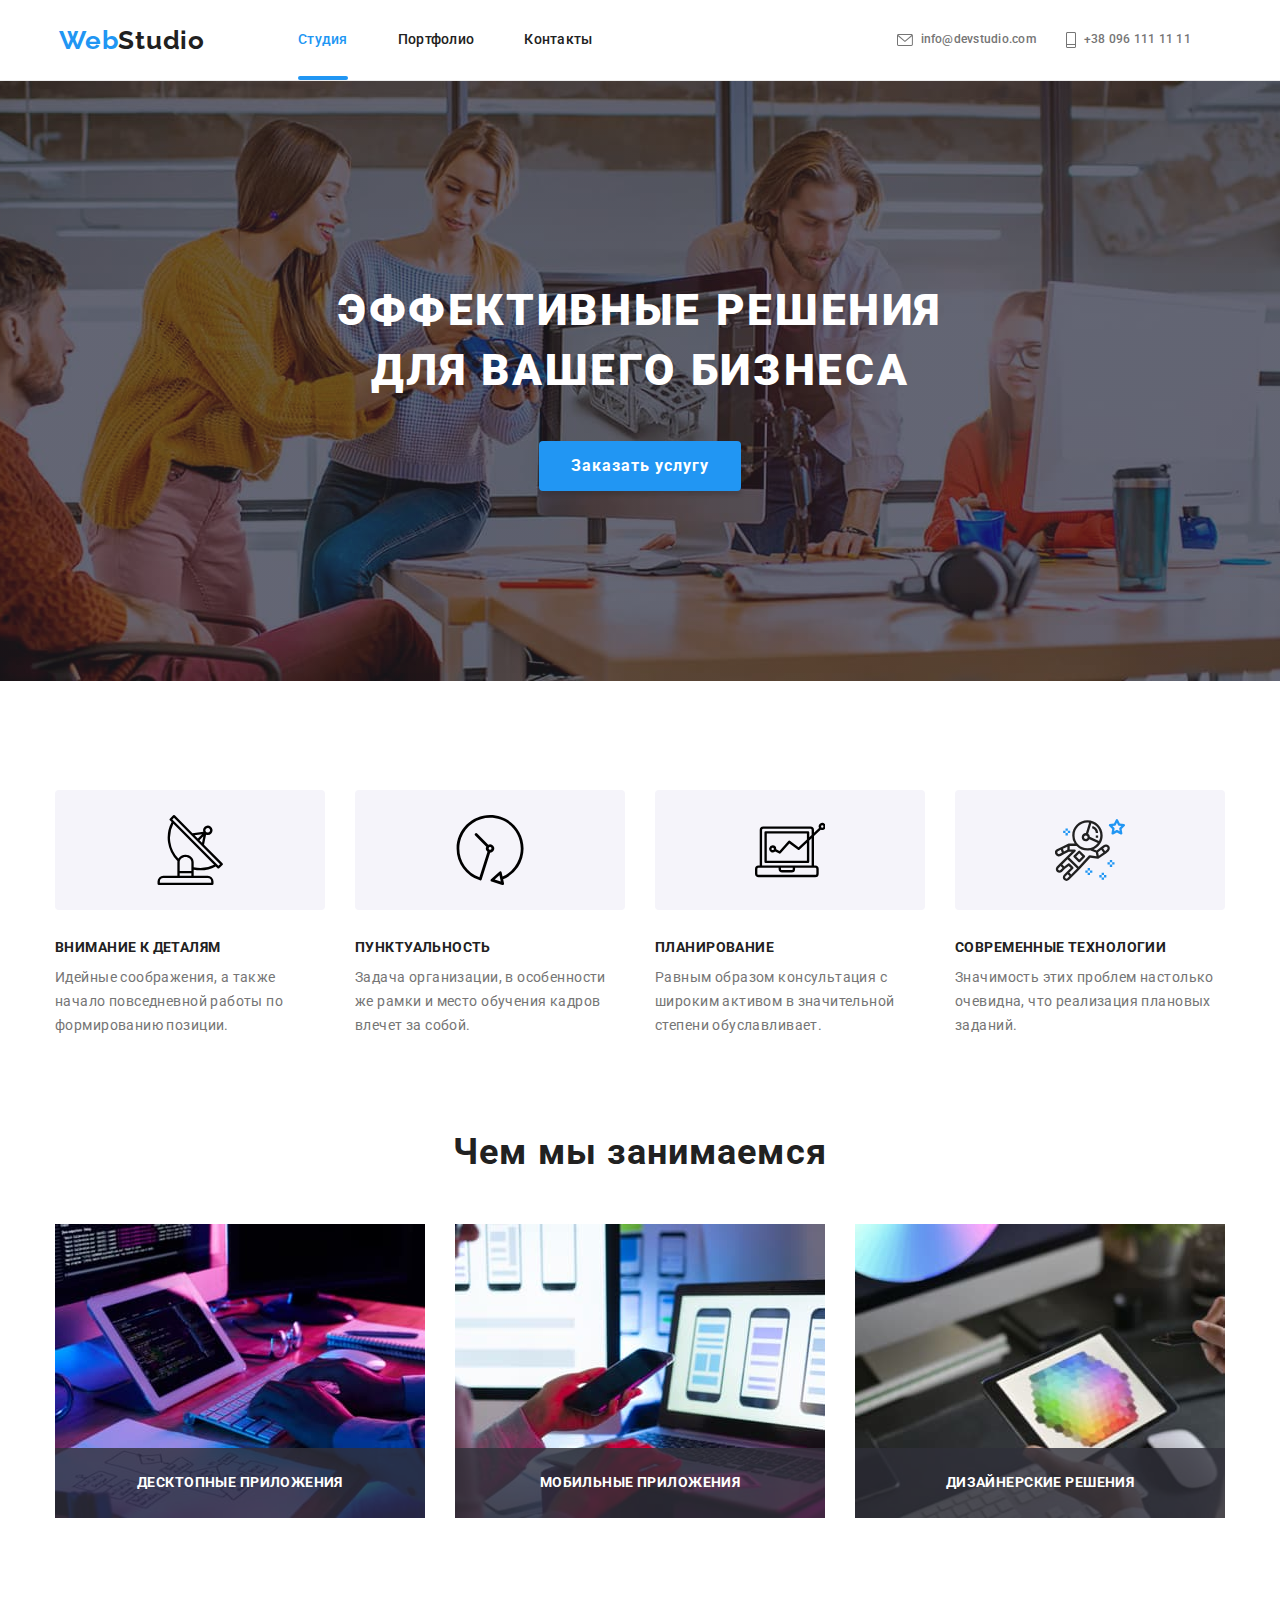
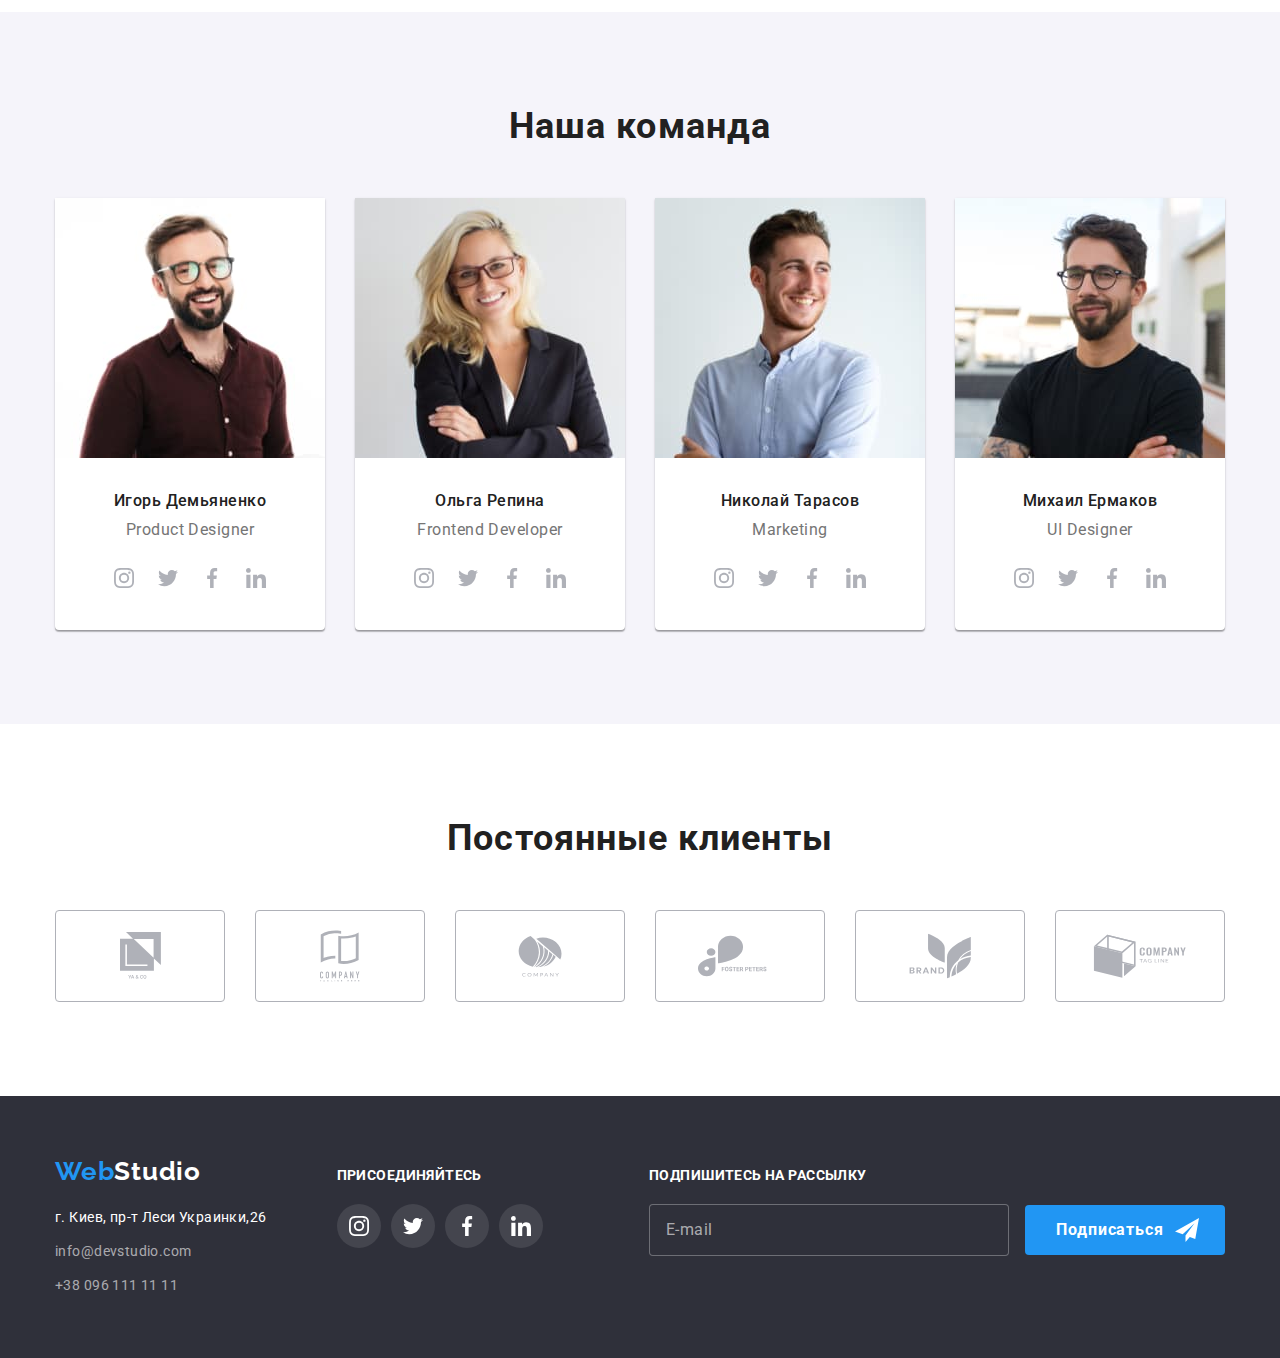
==== index.html @ bff410fa "add9" ====
<!DOCTYPE html>
<html lang="ru">
<head>
   <meta charset="UTF-8">
   <meta http-equiv="X-UA-Compatible" content="IE=edge">
   <meta name="viewport" content="width=device-width, initial-scale=1.0">   
   <title>Homework</title> 

<link href="https://fonts.googleapis.com/css2?family=Raleway:wght@700&family=Roboto:wght@400;500;700;900&display=swap"
   rel="stylesheet">

   <link rel="stylesheet" href="https://cdnjs.cloudflare.com/ajax/libs/modern-normalize/1.1.0/modern-normalize.min.css">
   
   <link rel="stylesheet" href="./css/main.min.css"> 
</head>
<body>
   <header class="page-header">

      <nav class="container main-nav">

      <a href="./index.html" class="logo" lang="en">Web<span class="logo__accent">Studio</span></a>
<button class="mobile-button " type="button" data-menu-button
aria-expanded="false"
aria-controls="menu-container">
   <svg width="40" height="40" aria-label="Переключатель мобильного меню">
      <use class="mobile-button__icon-open" href="./imagesforhomwork/sprite.svg#icon-menu-header-open_40px"></use>
      <use class="mobile-button__icon-close" href="./imagesforhomwork/sprite.svg#icon-menu-header-close_40px"></use>
      
      
   </svg>
</button>
      <!-- <button class="mobile-button" type="button" data-menu-button aria-controls="mobile-container" aria-expanded="false">
         <svg width="40" height="40" aria-label="Переключатель мобильного меню">
            <use class="mobile-button__icon-menu-open" href="./imagesforhomwork/sprite.svg#icon-menu-header-open_40px"></use>
            <use class="mobile-button__icon-menu-close" href="./imagesforhomwork/sprite.svg#icon-menu-header-close_40px"></use>
         </svg>
      </button> -->

<!-- <div class="mobile-container is-open" id="mobile-container" data-menu> -->

<div class="menu-container" data-menu id="menu-container">
      <ul class="site-nav list">
         <li class="site-nav__item"><a href="" class="site-nav__link site-nav__link--current">Студия</a></li>
         <li class="site-nav__item"><a href="./portfolio.html" class="site-nav__link">Портфолио</a></li>
         <li class="site-nav__item"><a href="" class="site-nav__link">Контакты</a></li>
      </ul>
      
      <ul class="contacts list">
      
         <li class="contacts__item">
         <a href="mailto:info@devstudio.com" class="contacts__link"> 
           <svg class="contacts__icon" width="16" height="12">
         <use href="./imagesforhomwork/sprite.svg#icon-envelope"></use>
            </svg>info@devstudio.com</a>
         </li>    
          
         <li class="contacts__item">
          <a href="tel:+380961111111" class="contacts__link">
            <svg class="contacts__icon" width="10" height="16">
         <use href="./imagesforhomwork/sprite.svg#icon-celephone"></use>
           </svg>+38 096 111 11 11</a>
      </li>
      </ul> 

      <ul class="modile-list list">
      <li class="mobile-list__item">
         <a href="#" class="mobile-list__link">Instagram</a>
      </li>
      <li class="mobile-list__item">
         <a href="#" class="mobile-list__link">Twitter</a>
      </li>
      <li class="mobile-list__item">
         <a href="#" class="mobile-list__link">Facebook</a>
      </li>
      <li class="mobile-list__item">
         <a href="#" class="mobile-list__link">LinkedIn</a>
      </li>
      </ul>
      </div>
      </nav>
      
   </header>
   <main>
      <!--Герой-->  
  <section class="hero">
     <div class="container">
         <h1 class="hero__title">Эффективные решения <br/> для вашего бизнеса</h1>
       <button  type="button" class="button-primary" data-modal-open>Заказать услугу</button>
      </div>  
  </section>  
   <!-- Наши преимущества -->
<section class="features section "> 
   <div class="container ">
   <h2 class="features__title " > Наши преимущества</h2>
   <ul class="features-list list">
     <li class="features-list__item "> 
        <div class="features-list__icon">
        <svg class="plane-icon" width="70" height="70">
           <use href="./imagesforhomwork/sprite.svg#icon-plane" ></use>
        </svg>
      </div>
      <h3 class="features-list__title">Внимание к деталям</h3>
<p class="features-list__text">Идейные соображения, а также начало повседневной работы по формированию позиции.</p>
   </li>
     <li class="features-list__item "> 
        <div class="features-list__icon">
        <svg class="clock-icon" width="70" height="70">
          <use href="./imagesforhomwork/sprite.svg#icon-clock2"></use>
        </svg>
      </div>
    <h3 class="features-list__title">Пунктуальность</h3>
<p class="features-list__text">Задача организации, в особенности же рамки и место обучения кадров влечет за собой. </p>
   </li>
      <li class="features-list__item "> 
          <div class="features-list__icon">
         <svg class="computer-icon" width="70" height="70">
          <use href="./imagesforhomwork/sprite.svg#icon-computer3"></use>
         </svg>
         </div>
       <h3 class="features-list__title">Планирование</h3>
<p class="features-list__text">Равным образом консультация с широким активом в значительной степени обуславливает.</p>
   </li>
<li class="features-list__item ">
       <div class="features-list__icon">
        <svg class="astronaut-icon" width="70" height="70">
           <use href="./imagesforhomwork/sprite.svg#icon-astronaut-1"></use>
        </svg>
      </div>
   <h3 class="features-list__title">Современные технологии</h3>
<p class="features-list__text">Значимость этих проблем настолько очевидна, что реализация плановых заданий.</p>
</li>
   </ul>
   </div>
   </section> 
   <!-- Чем мы занимаемся -->
   <section  class="work section">
      <div class="container">
      <h3 class="work__title">Чем мы занимаемся</h3>
      <ul class="job-list list">
         <li class="job-list__item"><img class="job-list__image" src="./imagesforhomwork/photo1.jpg" alt="Верстка дизайна сайта на компьютере" width="370"/>
         <p class="job-list__text">Десктопные приложения</p></li>

         <li class="job-list__item"><img class="job-list__image" src="./imagesforhomwork/photo-2.jpg" alt="Разработка мобильных предложений на компьютере" width="370"/>
            <p class="job-list__text">Мобильные приложения</p></li>

         <li class="job-list__item"><img class="job-list__image" src="./imagesforhomwork/photo-3.jpg" alt="Работа с палитрой на планшете" width="370"/>
            <p class="job-list__text">Дизайнерские решения</p></li>
      </ul>
      </div>
   </section>
   <!-- Наша команда -->
   <section class="team section">

      <div class="container">

      <h2 class="team__title">Наша команда </h2>
      <ul class="team-members list">
          <li class="team-members__card"> <img class="team-members__thumb" src="./imagesforhomwork/img-4.jpg" alt="Игорь Демьяненко Работник 1" width=""/>

     
       <h3 class="team-members__title">Игорь Демьяненко</h3>
      <p class="team-members__text">Product Designer</p>

      <ul class="social-net list">
         <li >
            <a href="#" class="social-net__link">
               <svg class="social-net__icon" width="20" height="20">
                <use href="./imagesforhomwork/sprite.svg#icon-instagram-1"></use>
            </svg>
            </a>
      
         </li>
         <li >
            <a href="#" class="social-net__link" >
               <svg class="social-net__icon" width="20" height="20" >
                  <use href="./imagesforhomwork/sprite.svg#icon-twitter-1"></use>
               </svg>
               </a>
         
         </li>
         <li >
            <a href="#" class="social-net__link">
               <svg class="social-net__icon" width="20" height="20">
                <use href="./imagesforhomwork/sprite.svg#icon-facebook-1"></use>
            </svg>
            </a>
        
         </li>
         <li >
            <a href="#" class="social-net__link">
             <svg class="social-net__icon" width="20" height="20">
              <use href="./imagesforhomwork/sprite.svg#icon-linkedin-1"></use>
            </svg>
           </a>
       
         </li>
      </ul>
</li>
<li class="team-members__card">
   <img class="team-members__thumb" src="./imagesforhomwork/img-7.jpg" alt="Ольга Репина Работник 2" width=""/>

      
      <h3 class="team-members__title" >Ольга Репина</h3>
      <p class=" team-members__text">Frontend Developer</p>
     <ul class="social-net list">
         <li >
            <a href="#" class="social-net__link">
               <svg class="social-net__icon" width="20" height="20">
                <use href="./imagesforhomwork/sprite.svg#icon-instagram-1"></use>
            </svg>
            </a>
      
         </li>
         <li >
            <a href="#" class="social-net__link" >
               <svg class="social-net__icon" width="20" height="20" >
                  <use href="./imagesforhomwork/sprite.svg#icon-twitter-1"></use>
               </svg>
               </a>
         
         </li>
         <li >
            <a href="#" class="social-net__link">
               <svg class="social-net__icon" width="20" height="20">
                <use href="./imagesforhomwork/sprite.svg#icon-facebook-1"></use>
            </svg>
            </a>
        
         </li>
         <li >
            <a href="#" class="social-net__link">
             <svg class="social-net__icon" width="20" height="20">
              <use href="./imagesforhomwork/sprite.svg#icon-linkedin-1"></use>
            </svg>
           </a>
       
         </li>
      </ul>
</li>
<li class="team-members__card">
   <img class="team-members__thumb" src="./imagesforhomwork/img-5.jpg" alt="Николай Тарасов Работник 3" width=""/>

      
       <h3 class="team-members__title">Николай Тарасов</h3>
      <p class=" team-members__text">Marketing</p>
     <ul class="social-net list">
         <li >
            <a href="#" class="social-net__link">
               <svg class="social-net__icon" width="20" height="20">
                <use href="./imagesforhomwork/sprite.svg#icon-instagram-1"></use>
            </svg>
            </a>
      
         </li>
         <li >
            <a href="#" class="social-net__link" >
               <svg class="social-net__icon" width="20" height="20" >
                  <use href="./imagesforhomwork/sprite.svg#icon-twitter-1"></use>
               </svg>
               </a>
         
         </li>
         <li >
            <a href="#" class="social-net__link">
               <svg class="social-net__icon" width="20" height="20">
                <use href="./imagesforhomwork/sprite.svg#icon-facebook-1"></use>
            </svg>
            </a>
        
         </li>
         <li >
            <a href="#" class="social-net__link">
             <svg class="social-net__icon" width="20" height="20">
              <use href="./imagesforhomwork/sprite.svg#icon-linkedin-1"></use>
            </svg>
           </a>
       
         </li>
      </ul>
</li>
<li class="team-members__card">
  <img class="team-members__thumb" src="./imagesforhomwork/img-6.jpg" alt="Михаил Ермаков Работник 4" width=""/>
      
       <h3 class="team-members__title">Михаил Ермаков</h3>
      <p class=" team-members__text">UI Designer</p>
    <ul class="social-net list">
         <li >
            <a href="#" class="social-net__link">
               <svg class="social-net__icon" width="20" height="20">
                <use href="./imagesforhomwork/sprite.svg#icon-instagram-1"></use>
            </svg>
            </a>
      
         </li>
         <li >
            <a href="#" class="social-net__link" >
               <svg class="social-net__icon" width="20" height="20" >
                  <use href="./imagesforhomwork/sprite.svg#icon-twitter-1"></use>
               </svg>
               </a>
         
         </li>
         <li >
            <a href="#" class="social-net__link">
               <svg class="social-net__icon" width="20" height="20">
                <use href="./imagesforhomwork/sprite.svg#icon-facebook-1"></use>
            </svg>
            </a>
        
         </li>
         <li >
            <a href="#" class="social-net__link">
             <svg class="social-net__icon" width="20" height="20">
              <use href="./imagesforhomwork/sprite.svg#icon-linkedin-1"></use>
            </svg>
           </a>
       
         </li>
      </ul>
</li>
 </ul>
</div>
 </section>
 <!-- Постоянные клиенты -->
 <section class="clients section"> 
    <div class="container ">
       <h2 class="clients__title">Постоянные клиенты</h2>

       <ul class="constant-clients list">
      
      <li class="constant-clients__item"><a href="#" class="constant-clients__link">
          <svg class="constant-clients__icon " width="41" height="47">
             <use href="./imagesforhomwork/sprite.svg#icon-ya--co"></use>
          </svg>
       </a></li>

      <li class="constant-clients__item"><a href="#" class="constant-clients__link">
           <svg class="constant-clients__icon " width="40" height="52">
             <use href="./imagesforhomwork/sprite.svg#icon-company-tag-line-here"></use>
            </svg>
            </a></li>

       <li class="constant-clients__item"><a href="#" class="constant-clients__link">
          <svg class="constant-clients__icon " width="44" height="42">
             <use href="./imagesforhomwork/sprite.svg#icon-company"></use>
          </svg>
       </a></li>

       <li class="constant-clients__item"><a href="#" class="constant-clients__link">
          <svg class="constant-clients__icon " width="85" height="42">
             <use href="./imagesforhomwork/sprite.svg#icon-foster-peters"></use>
          </svg>
       </a></li>

       <li class="constant-clients__item"><a href="#" class="constant-clients__link">
          <svg class="constant-clients__icon " width="63" height="46">
             <use href="./imagesforhomwork/sprite.svg#icon-brand"></use>
          </svg>
       </a></li>

       <li class="constant-clients__item"><a href="#" class="constant-clients__link">
          <svg class="constant-clients__icon " width="94" height="44">
             <use href="./imagesforhomwork/sprite.svg#icon-company-tag-line"></use>
          </svg>
       </a></li>
      </ul>
    </div>
 </section>
</main>   
<!-- адресс -->
<footer class="footer ">
   <!-- адресс -->
   <div class="container ">   

<div class="footer__navigation">

<div class="footer-main">
  <a href="./index.html" lang="en" class=" logo">Web<span class="logo logo__footer-accent ">Studio</span></a>
  <p class="footer-main__text">г. Киев, пр-т Леси Украинки,26 </p>

   <address>
      <ul class="address-list list">
         <li class="address-list__item"><a href="mailto:info@devstudio.com" class="address-list__link">info@devstudio.com</a></li>
         <li class="address-list__item"><a href="tel:+380961111111" class="address-list__link"> +38 096 111 11 11 </a></li>
      </ul>    
</address>  
</div>

<div class="footer-join">
   <b class="footer-join__title">присоединяйтесь</b>
   <ul class="social-net social-net__footer list">
      <li class="social-net__item">
         <a href="#" class="social-net__link social-net__link--footer">
            <svg class="social-net__icon social-net__icon--footer" width="20" height="20">
               <use href="./imagesforhomwork/sprite.svg#icon-instagram-1"></use>
            </svg>
         </a>

      </li>
      <li class="social-net__item">
         <a href="#" class="social-net__link social-net__link--footer">
            <svg class="social-net__icon social-net__icon--footer" width="20" height="20">
               <use href="./imagesforhomwork/sprite.svg#icon-twitter-1"></use>
            </svg>
         </a>

      </li>
      <li class="social-net__item">
         <a href="#" class="social-net__link social-net__link--footer">
            <svg class="social-net__icon social-net__icon--footer" width="20" height="20">
               <use href="./imagesforhomwork/sprite.svg#icon-facebook-1"></use>
            </svg>
         </a>

      </li>
      <li class="social-net__item">
         <a href="#" class="social-net__link social-net__link--footer">
            <svg class="social-net__icon social-net__icon--footer" width="20" height="20">
               <use href="./imagesforhomwork/sprite.svg#icon-linkedin-1"></use>
            </svg>
         </a>

      </li>
   </ul>

</div>

<div class="footer-form">
   <strong class="footer-form__text">Подпишитесь на рассылку</strong>
   <form class="form-two">
      <input class=" footer-form__input" type="email" name="email" placeholder="E-mail">
      
      <button type="submit" class="button-footer">Подписаться
         <svg class="button-footer__icon" width="24" height="24">
            <use href="./imagesforhomwork/sprite.svg#icon-icon-send"></use>
         </svg>
      </button> 
   </form>
</div>


</div>

   </div>
</footer>
<!-- modal -->
<div class="backdrop  is-hidden " data-modal>
   <div class="modal ">
    
      <button data-modal-close type="button" class="modal__button-close "> 
         <svg class="modal__close-icon" width="11" height="11">
            <use href="./imagesforhomwork/sprite.svg#icon-Vector-2"></use>
         </svg>
      </button> 
         
      <div class="modal-inner">
      <h2 class="modal-inner__title">Оставьте свои данные, мы вам перезвоним</h2>

        <form class="form" name="main-form" autocomplete="on" novalidate>
          
           <div class=" form-field">

           <label class="form-field__label" for="user-name">Имя</label>

           <div class="form-field__inner">
           <input class="form-field__input" id="user-name" type="text" name="user-name" required minlength="3">
            <svg class="form-field__icon" width="12" height="12">
            <use href="./imagesforhomwork/sprite.svg#icon-human"></use>
            </svg>
           </div>
           </div>
           
         <div class=" form-field">
           <label class="form-field__label" for="user-celephone">
           Телефон
           </label>

            <div class="form-field__inner">
           <input class="form-field__input" id="user-celephone" type="tel" name="user-celephone" required>
           <svg class="form-field__icon" width="12" height="12">
            <use href="./imagesforhomwork/sprite.svg#icon-celephone2"></use>
            </svg>
         </div>
           </div>
           

         <div class=" form-field">
           <label class="form-field__label" for="user-mail">Почта</label>

            <div class="form-field__inner">
           <input class=" form-field__input" id="user-mail" type="email" name="user-mail" required>
           <svg class="form-field__icon" width="12" height="12">
            <use href="./imagesforhomwork/sprite.svg#icon-letter"></use>
            </svg>
         </div>
           </div>
           

      <div  class="form-field">            
            <label class="form-field__label" for="user-comment">Комментарий</label>
            <textarea class="form-field__textarea" name="user-comment" id="user-comment" rows="10" placeholder="Введите текст" ></textarea>
            </div>

         <div class="check-box">
         <label class="check-box__label">
          
            <input class="check-box__input  visually-hidden" type="checkbox">

            <svg class="check-box__icon" width="15" height="15">
               <use href="./imagesforhomwork/sprite.svg#icon-check-mark"></use>
            </svg>

            <svg class="check-box__icon1" width="15" height="15">
               <use href="./imagesforhomwork/sprite.svg#icon-Vector-7"></use>
            </svg> 
            Соглашаюсь с рассылкой и принимаю <a class="check-box__link" href="#"> Условия договора</a>
         </label>
         </div>

         <button class="send-button" type="submit">Отправить</button>
        </form>   
      </div>
   </div> 
</div>
<script src="./js/modal.js"></script>
<script src="./js/mobile-menu.js"></script>
</body>
</html>
---- css/main.min.css ----
html{box-sizing:border-box}*,*::before *::after{box-sizing:inherit}:root{--primary-text-color: #757575;--second-text-color: #212121;--accent-text-color: #2196F3;--accent-text-color-white: #FFFFFF;--footer-text-color: #FFFFFF99;--back-round-color: #FFFFFF;--back-round-color-footer-hero: #2F303A;--back-round-color-section: #E5E5E5;--back-round-color-team: #F5F4FA;--color-icon: #AFB1B8;--color-footer-icon-area: rgba(255, 255, 255, 0.1);--color-shadow-proects: rgba(0, 0, 0, 0.16);--cubic-bazer: cubic-bezier(0.4, 0, 0.2, 1);--overlay-color: rgba(33, 150, 243, 0.9)}body{background-color:var(--back-round-color);color:var(--primary-text-color);font-family:Roboto,Oxygen,Ubuntu,Cantarell,"Open Sans","Helvetica Neue",sans-serif;font-weight:400;font-style:normal}.list{padding:0;margin:0;list-style:none}.img{display:block;width:100%;height:auto}.section{padding-top:94px;padding-bottom:94px}@media screen and (max-width: 1200px){.section{padding-top:60px;padding-bottom:60px}}.container{padding-left:15px;padding-right:15px;margin-left:auto;margin-right:auto}@media screen and (min-width: 480px){.container{width:480px}}@media screen and (min-width: 768px){.container{width:768px}}@media screen and (min-width: 1200px){.container{width:1200px}}.page-header{border-bottom-width:1px;border-bottom-style:solid;border-bottom-color:#ececec;position:relative}.logo{color:var(--accent-text-color);font-family:"Raleway",sans-serif;font-style:normal;font-weight:700;font-size:26px;line-height:1.19;letter-spacing:.03em;text-decoration:none}.logo__accent{color:var(--second-text-color)}.main-nav{display:flex;align-items:center;justify-content:center;min-height:60px}@media screen and (max-width: 768px){.main-nav{width:100%;justify-content:space-between}}.mobile-button{display:inline-flex;background-color:rgba(0,0,0,0);margin:0;padding:0;border:none;cursor:pointer}@media screen and (min-width: 768px){.mobile-button{display:none}}.mobile-button__icon-close{display:none}.mobile-button.is-open .mobile-button__icon-close{display:block}.mobile-button.is-open .mobile-button__icon-open{display:none}.menu-container{background-color:#fff;padding:48px 40px;text-align:center}@media screen and (max-width: 767px){.menu-container{display:none;position:absolute;top:100%;left:0;width:100%}.menu-container.is-open{display:block}}@media screen and (min-width: 768px){.menu-container{display:flex;justify-content:center;align-items:center;padding:0}}@media screen and (min-width: 1200px){.menu-container{gap:304px}}.site-nav{display:flex;flex-direction:column;align-items:flex-start}@media screen and (max-width: 768px){.site-nav{margin-bottom:306px;margin-left:0}}@media screen and (min-width: 768px){.site-nav{flex-direction:row;gap:50px;margin-left:88px;margin-bottom:0}}@media screen and (min-width: 1200px){.site-nav{margin-left:93px}}.site-nav__link{position:relative;display:block;padding-top:16px;padding-bottom:16px;font-size:40px;line-height:1.17;color:var(--second-text-color);letter-spacing:.02em;text-decoration:none;transition:color 250ms var(--cubic-bazer)}@media screen and (min-width: 768px){.site-nav__link{padding-top:32px;padding-bottom:32px;font-weight:500;font-size:14px;line-height:1.14}}.site-nav__link:hover,.site-nav__link:focus{color:var(--accent-text-color);transition:color 250ms var(--cubic-bazer)}.site-nav__link::after{content:" ";position:absolute;width:100%;height:4px;border-radius:3px;left:0;bottom:0;background-color:var(--accent-text-color);opacity:0;transition:opacity 250ms var(--cubic-bazer)}@media screen and (max-width: 767px){.site-nav__link::after{display:none}}.site-nav__link:hover::after{opacity:1}.site-nav__link--current::after{opacity:1}.site-nav__link--current{color:var(--accent-text-color)}.contacts{display:flex;flex-direction:column-reverse}@media screen and (max-width: 768px){.contacts{margin-bottom:64px}}@media screen and (min-width: 768px){.contacts{flex-direction:column;justify-content:center;margin-bottom:0}}@media screen and (min-width: 1200px){.contacts{display:flex;flex-direction:row;align-items:center}}@media screen and (min-width: 768px)and (max-width: 1199px){.contacts__item{margin-left:90px}}@media screen and (min-width: 1200px){.contacts__item{margin-right:30px}}.contacts__link{display:flex;align-items:center;padding-top:16px;padding-bottom:16px;color:var(--primary-text-color);font-weight:500;font-size:14px;line-height:1.14;letter-spacing:.02em;text-decoration:none;transition:color 250ms var(--cubic-bazer)}@media screen and (max-width: 768px){.contacts__link{font-size:34px;line-height:1.17}}@media screen and (min-width: 768px){.contacts__link{padding:5px 0px;font-size:12px;line-height:1.14}}.contacts__link:hover,.contacts__link:focus{color:var(--accent-text-color)}.contacts__icon{fill:currentColor;margin-right:10px;display:none}.contacts__icon:hover{fill:currentColor}@media screen and (min-width: 768px){.contacts__icon{display:block}}@media screen and (min-width: 768px){.contacts__icon{margin-right:8px}}.modile-list{display:flex}@media screen and (min-width: 768px){.modile-list{display:none}}.modile-list__item{border-right:1px solid rgba(33,33,33,.2);margin-right:10px}.modile-list__link{padding-right:10px;text-decoration:none;color:var(--accent-text-color)}.hero{height:600px;max-width:1600px;margin-left:auto;margin-right:auto;background-image:linear-gradient(to right, rgba(47, 48, 58, 0.4), rgba(47, 48, 58, 0.4)),url("../imagesforhomwork/herobaner.jpg");background-size:cover;background-repeat:no-repeat;background-position:center;background-color:var(--back-round-color-footer-hero);padding-top:200px;padding-bottom:200px;text-align:center}.hero__title{margin-top:0;margin-bottom:40px;color:var(--accent-text-color-white);font-weight:900;font-size:44px;line-height:1.36;text-align:center;letter-spacing:.06em;text-transform:uppercase}.button-primary{letter-spacing:.06em;cursor:pointer;box-shadow:0px 4px 4px rgba(0,0,0,.15);border-radius:4px;border:none;padding-top:10px;padding-bottom:10px;padding-left:32px;padding-right:32px;background-color:var(--accent-text-color);color:var(--accent-text-color-white);font-family:inherit;font-weight:700;font-size:16px;line-height:1.87}.portfolio__title{text-align:center;margin-top:0;margin-bottom:0;visibility:hidden}.portfolio-list-btn{margin-bottom:56px;display:flex;justify-content:center}.portfolio-list-btn__item{border-radius:4px;transition:box-shadow 250ms var(--cubic-bazer)}.portfolio-list-btn__item:not(:last-child){margin-right:8px}.portfolio-list-btn__item:hover,.portfolio-list-btn__item:focus{transition:box-shadow 250ms var(--cubic-bazer);box-shadow:0 2px 2px 0 rgba(0,0,0,.12),0 1px 2px 0 rgba(0,0,0,.08),0 3px 1px 0 rgba(0,0,0,.1)}.button-secondary{padding:6px 22px;border-radius:4px;border:none;background-color:var(--back-round-color-team);color:var(--second-text-color);font-family:"Roboto";font-style:normal;font-weight:500;font-size:16px;line-height:1.62;text-align:center;letter-spacing:.03em;transition:color 250ms var(--cubic-bazer),background-color 250ms var(--cubic-bazer);cursor:pointer}.button-secondary:hover,.button-secondary:focus{transition:color 250ms var(--cubic-bazer),background-color 250ms var(--cubic-bazer);background-color:var(--accent-text-color);color:var(--accent-text-color-white)}.portfolio-proects{display:flex;flex-wrap:wrap;justify-content:center}.portfolio-proects__item{width:370px;margin-right:30px;margin-bottom:30px;border:1px solid #eee;transition:box-shadow 250ms var(--cubic-bazer)}.portfolio-proects__item:hover,.portfolio-proects__item:focus{box-shadow:1px 4px 6px 0 var(--color-shadow-proects),0 4px 4px 0 rgba(0,0,0,.06),0 1px 1px 0 rgba(0,0,0,.12);transition:box-shadow 250ms var(--cubic-bazer)}.portfolio-proects__item:nth-child(3n){margin-right:0}.portfolio-proects__item:nth-child(n+7){margin-bottom:0}.portfolio-proects__link{margin:0;padding:0;text-decoration:none}.portfolio-proects__description{padding:20px 24px}.portfolio-proects__title{margin-top:0px;margin-bottom:6px;color:var(--second-text-color);font-family:"Roboto";font-style:normal;font-weight:700;font-size:18px;line-height:2;letter-spacing:.06em}.portfolio-proects__text{margin-top:0;margin-bottom:0;color:var(--primary-text-color);font-family:"Roboto";font-style:normal;font-weight:400;font-size:16px;line-height:1.87;letter-spacing:.03em}.thumb-proects{position:relative;overflow:hidden}.thumb-proects__overlay{position:absolute;top:0;left:0;width:100%;height:100%;background-color:var(--overlay-color);transform:translateY(100%);transition:transform 250ms var(--cubic-bazer);padding:63px 24px}.thumb-proects__text-overlay{padding:0;margin:0;font-family:Roboto;font-weight:400;font-size:18px;line-height:1.55;letter-spacing:3%;color:var(--accent-text-color-white)}.portfolio-proects__item:hover .thumb-proects__overlay,.portfolio-proects__item:focus .thumb-proects__overlay{transform:translateY(0)}.features__title{margin-top:0;margin-bottom:0;text-align:center;color:var(--second-text-color);font-weight:700;font-size:14px;line-height:1.1;letter-spacing:.03em;text-transform:uppercase;visibility:hidden}@media screen and (min-width: 768px){.features-list{display:flex;flex-wrap:wrap;margin:-15px}}@media screen and (max-width: 767px){.features-list__item:not(:last-child){margin-bottom:30px}}@media screen and (min-width: 768px){.features-list__item{width:calc((100% - 60px)/2);margin:15px}}@media screen and (min-width: 1200px){.features-list__item{width:calc((100% - 120px)/4);margin:15px}}.features-list__title{margin-top:0;margin-bottom:10px;color:var(--second-text-color);font-weight:700;font-size:14px;line-height:1.14;letter-spacing:.03em;text-transform:uppercase}.features-list__text{margin-top:0;margin-bottom:0;color:var(--primary-text-color);font-weight:400;font-size:14px;line-height:1.71;letter-spacing:.03em}.features-list__icon{height:120px;display:flex;justify-content:center;align-items:center;background-color:var(--back-round-color-team);margin-bottom:30px;border-radius:4px}.work{padding-top:0;padding-bottom:94px}.work__title{margin-top:0;margin-bottom:50px;color:var(--second-text-color);font-weight:700;font-size:36px;line-height:1.16;text-align:center;letter-spacing:.03em}@media screen and (max-width: 1200px){.work{display:none}}@media screen and (min-width: 1200px){.work{display:block}}.job-list{display:flex;flex-wrap:wrap}.job-list__item{position:relative;overflow:hidden}.job-list__item:not(:last-child):not(:last-child){margin-right:30px}.job-list__image{display:block}.job-list__text{display:flex;justify-content:center;align-items:center;position:absolute;width:100%;height:70px;color:var(--accent-text-color-white);background-color:rgba(47,48,58,.8);left:0;bottom:0;margin:0;font-family:"Roboto";font-style:normal;font-weight:700;font-size:14px;line-height:1.14;letter-spacing:.03em;text-transform:uppercase}.team{background-color:var(--back-round-color-team)}.team__title{margin-top:0;margin-bottom:50px;color:var(--second-text-color);font-weight:700;font-size:36px;line-height:1.16;text-align:center;letter-spacing:.03em}.team-members{justify-content:center;text-align:center}@media screen and (min-width: 768px){.team-members{display:flex;flex-wrap:wrap;margin:-15px}}.team-members__card{background-color:var(--back-round-color);box-shadow:0px 1px 3px rgba(0,0,0,.12),0px 1px 1px rgba(0,0,0,.14),0px 2px 1px rgba(0,0,0,.2);border-radius:0px 0px 4px 4px}@media screen and (max-width: 767px){.team-members__card:not(:last-child){margin-bottom:30px}}@media screen and (min-width: 768px){.team-members__card{width:calc((100% - 60px)/2);margin:15px}}@media screen and (min-width: 1200px){.team-members__card{width:calc((100% - 120px)/4);margin:15px}}.team-members__thumb{width:100%;margin-bottom:30px}.team-members__title{margin-top:0;margin-bottom:10px;color:var(--second-text-color);font-weight:500;font-size:16px;line-height:1.18;letter-spacing:.03em}.team-members__text{margin-top:0;margin-bottom:0;color:var(--primary-text-color);font-weight:400;font-size:16px;line-height:1.18;letter-spacing:.03em;margin-bottom:16px}.social-net{display:flex;list-style:none;padding-bottom:30px;justify-content:center}.social-net__link{display:flex;justify-content:center;align-items:center;width:44px;height:44px;border-radius:50% 50%;color:var(--color-icon);transition:color 250ms var(--cubic-bazer),background-color 250ms var(--cubic-bazer)}.social-net__link:hover,.social-net__link:focus{transition:color 250ms var(--cubic-bazer),background-color 250ms var(--cubic-bazer);color:var(--accent-text-color-white);background-color:var(--accent-text-color)}.social-net__icon{fill:currentColor}.clients__title{margin-top:0;margin-bottom:50px;color:var(--second-text-color);font-weight:700;font-size:36px;line-height:1.16;text-align:center;letter-spacing:.03em}@media screen and (max-width: 1199px){.clients__title{margin-bottom:30px;font-size:28px}}.constant-clients{display:flex;list-style:none;justify-content:center;margin:-15px}@media screen and (max-width: 1199px){.constant-clients{flex-wrap:wrap}}.constant-clients__item{margin:15px}@media screen and (max-width: 767px){.constant-clients__item{width:calc((100% - 60px)/2)}}@media screen and (min-width: 768px)and (max-width: 1199px){.constant-clients__item{width:calc((100% - 90px)/3)}}@media screen and (min-width: 1200px){.constant-clients__item{width:calc(100% - 30px)}}.constant-clients__link{display:flex;justify-content:center;align-items:center;width:100%;height:92px;border:1px solid var(--color-icon);border-radius:4px;color:var(--color-icon);transition:color 250ms var(--cubic-bazer),border-color 250ms var(--cubic-bazer)}.constant-clients__link:hover,.constant-clients__link:focus{transition:color 250ms var(--cubic-bazer),border-color 250ms var(--cubic-bazer);color:var(--accent-text-color);border-color:var(--accent-text-color)}.constant-clients__icon:nth-child(-n+6){fill:currentColor}.footer{padding-top:60px;padding-bottom:60px;background-color:var(--back-round-color-footer-hero)}.footer__navigation{display:flex;align-items:baseline}.logo__footer-accent{margin-top:0;margin-bottom:0;color:var(--accent-text-color-white)}.footer-main{margin-right:70px}.footer-main__text{margin-top:20px;margin-bottom:10px;color:var(--accent-text-color-white);font-weight:400;font-size:14px;line-height:1.71;letter-spacing:.03em}.address-list__item:not(:last-child){margin-bottom:10px}.address-list__link{color:var(--footer-text-color);font-style:normal;font-weight:400;font-size:14px;line-height:1.71;letter-spacing:.03em;text-decoration:none;transition:color 250ms var(--cubic-bazer)}.address-list__link:hover,.address-list__link:focus{transition:color 250ms var(--cubic-bazer);color:var(--accent-text-color)}.footer-join__title{font-family:Roboto;font-weight:700;font-style:normal;font-size:14px;color:var(--accent-text-color-white);text-transform:uppercase;line-height:1.14;letter-spacing:.03em;margin-top:0}.social-net{display:flex}.social-net__footer{list-style:none;margin-top:20px;padding:0}.social-net__item:not(:last-child){margin-right:10px}.social-net__link--footer{color:var(--accent-text-color-white);background-color:var(--color-footer-icon-area)}.social-net__icon--footer{fill:currentColor}.footer-form{margin-left:auto}.footer-form__text{font-size:14px;line-height:1.14;letter-spacing:.03em;color:var(--accent-text-color-white);text-transform:uppercase}.footer-form__input{width:360px;border:1px solid rgba(255,255,255,.3);border-radius:4px;background-color:var(--back-round-color-footer-hero);margin-top:20px;padding:16px 16px;transition:border-color 250ms var(--cubic-bazer);color:var(--accent-text-color-white)}.footer-form__input::-moz-placeholder{font-weight:400;font-size:16px;line-height:1.25;letter-spacing:.03em;color:rgba(255,255,255,.6)}.footer-form__input:-ms-input-placeholder{font-weight:400;font-size:16px;line-height:1.25;letter-spacing:.03em;color:rgba(255,255,255,.6)}.footer-form__input::placeholder{font-weight:400;font-size:16px;line-height:1.25;letter-spacing:.03em;color:rgba(255,255,255,.6)}.footer-form__input:hover,.footer-form__input:focus{border-color:var(--accent-text-color);outline:none}.button-footer{position:relative;height:50px;width:200px;color:var(--accent-text-color-white);background-color:var(--accent-text-color);font-family:inherit;font-weight:700;font-size:16px;border-radius:4px;border:0;margin-left:12px;padding-top:10px;padding-bottom:10px;padding-left:30px;padding-right:60px;line-height:1.87;letter-spacing:.06em;cursor:pointer}.button-footer__icon{margin-left:10px;top:50%;left:70%;transform:translateY(-50%);position:absolute}.backdrop{position:fixed;width:100%;height:100%;left:0;top:0;background:rgba(0,0,0,.2);opacity:1;transition:opacity 250ms var(--cubic-bazer)}.backdrop.is-hidden{opacity:0;pointer-events:none}.backdrop.is-hidden .modal{transform:scale(1.1) translate(-50%, -50%)}.modal{position:absolute;top:50%;left:50%;transform:scale(1) translate(-50%, -50%)}.modal{transition:transform 250ms var(--cubic-bazer);min-width:528px;min-height:581px;background-color:var(--back-round-color);box-shadow:0px 1px 3px rgba(0,0,0,.12),0px 1px 1px rgba(0,0,0,.14),0px 2px 1px rgba(0,0,0,.2);border-radius:4px}.modal__button-close{position:absolute;display:flex;justify-content:center;align-items:center;width:30px;height:30px;top:8px;right:8px;background-color:var(--back-round-color);border:1px solid rgba(0,0,0,.1);border-radius:50%;margin:0;padding:0;cursor:pointer;color:#212121;transition:color 250ms var(--cubic-bazer)}.modal__button-close:hover{color:var(--accent-text-color);transition:color 250ms var(--cubic-bazer)}.modal__close-icon{fill:currentColor}.modal-inner{padding:40px 40px}.modal-inner__title{margin-top:0;margin-bottom:12px;font-family:Roboto;font-weight:700;font-size:20px;line-height:1.15;color:var(--second-text-color);text-align:center;letter-spacing:.03rem}.form-field{display:flex;flex-direction:column;margin-bottom:10px}.form-field:nth-child(4){margin-bottom:0}.form-field__label{font-size:12px;line-height:1.16;font-weight:400;margin-bottom:4px;color:var(--primary-text-color)}.form-field__input{width:100%;height:40px;border:1px solid rgba(33,33,33,.2);border-radius:4px;padding-left:2rem;padding-top:.875rem;padding-bottom:.875rem;padding-right:.875rem;transition:border 250ms var(--cubic-bazer)}.form-field__inner{position:relative}.form-field__icon{position:absolute;top:50%;left:1rem;transform:translateY(-50%);fill:var(--second-text-color);transition:fill 250ms var(--cubic-bazer)}.form-field__input:focus,.form-field__input:hover,.form-field__input:hover+.form-field__icon,.form-field__input:focus+.form-field__icon{fill:#2196f3;border-color:#2196f3;outline:none}.form-field__textarea{width:100%;height:120px;padding:.875rem .875rem;border:1px solid rgba(33,33,33,.2);border-radius:4px;resize:none;transition:border 259ms var(--cubic-bazer)}.form-field__textarea:focus,.form-field__textarea:hover{border-color:#2196f3;outline:none}.form-field__textarea::-moz-placeholder{font-weight:400;font-size:14px;line-height:1.14;color:rgba(117,117,117,.5);letter-spacing:.01rem}.form-field__textarea:-ms-input-placeholder{font-weight:400;font-size:14px;line-height:1.14;color:rgba(117,117,117,.5);letter-spacing:.01rem}.form-field__textarea::placeholder{font-weight:400;font-size:14px;line-height:1.14;color:rgba(117,117,117,.5);letter-spacing:.01rem}.check-box__label{position:relative;display:flex;align-items:center;color:var(--primary-text-color);font-size:14px;line-height:1.71;letter-spacing:.06em;padding-left:20px;margin-top:20px;margin-bottom:30px}.check-box__link{text-decoration:underline;color:var(--accent-text-color)}.check-box__input{position:absolute;width:1px;height:1px;margin:-1px;border:0;padding:0;clip:rect(0 0 0 0);overflow:hidden}.check-box__icon{opacity:0;transition:opacity 250ms var(--cubic-bazer);width:16px;height:16px;border-radius:2px;background-color:#fff;transition:background-color 250ms var(--cubic-bazer);border:2px solid var(--second-text-color);transition:border 250ms var(--cubic-bazer);position:absolute;top:50%;left:0;transform:translateY(-50%)}.check-box__input:checked+.check-box__icon{opacity:1;transition:opacity 250ms var(--cubic-bazer);background-color:#2196f3;transition:background-color 250ms var(--cubic-bazer);border-color:#2196f3;transition:border 250ms var(--cubic-bazer)}.check-box__icon1{position:absolute;top:50%;left:0;transform:translateY(-50%);opacity:1;transition:opacity 250ms var(--cubic-bazer)}.check-box__input:checked~.check-box__icon1{opacity:0;transition:opacity 250ms var(--cubic-bazer)}.send-button{display:block;margin-left:auto;margin-right:auto;height:50px;width:200px;color:var(--accent-text-color-white);background-color:var(--accent-text-color);font-family:inherit;font-weight:700;font-size:16px;box-shadow:0px 4px 4px 0px rgba(0,0,0,.15);border-radius:4px;border:0;padding-top:10px;padding-bottom:10px;padding-left:55px;padding-right:55px;line-height:1.87;letter-spacing:.06em;cursor:pointer}/*# sourceMappingURL=main.min.css.map */
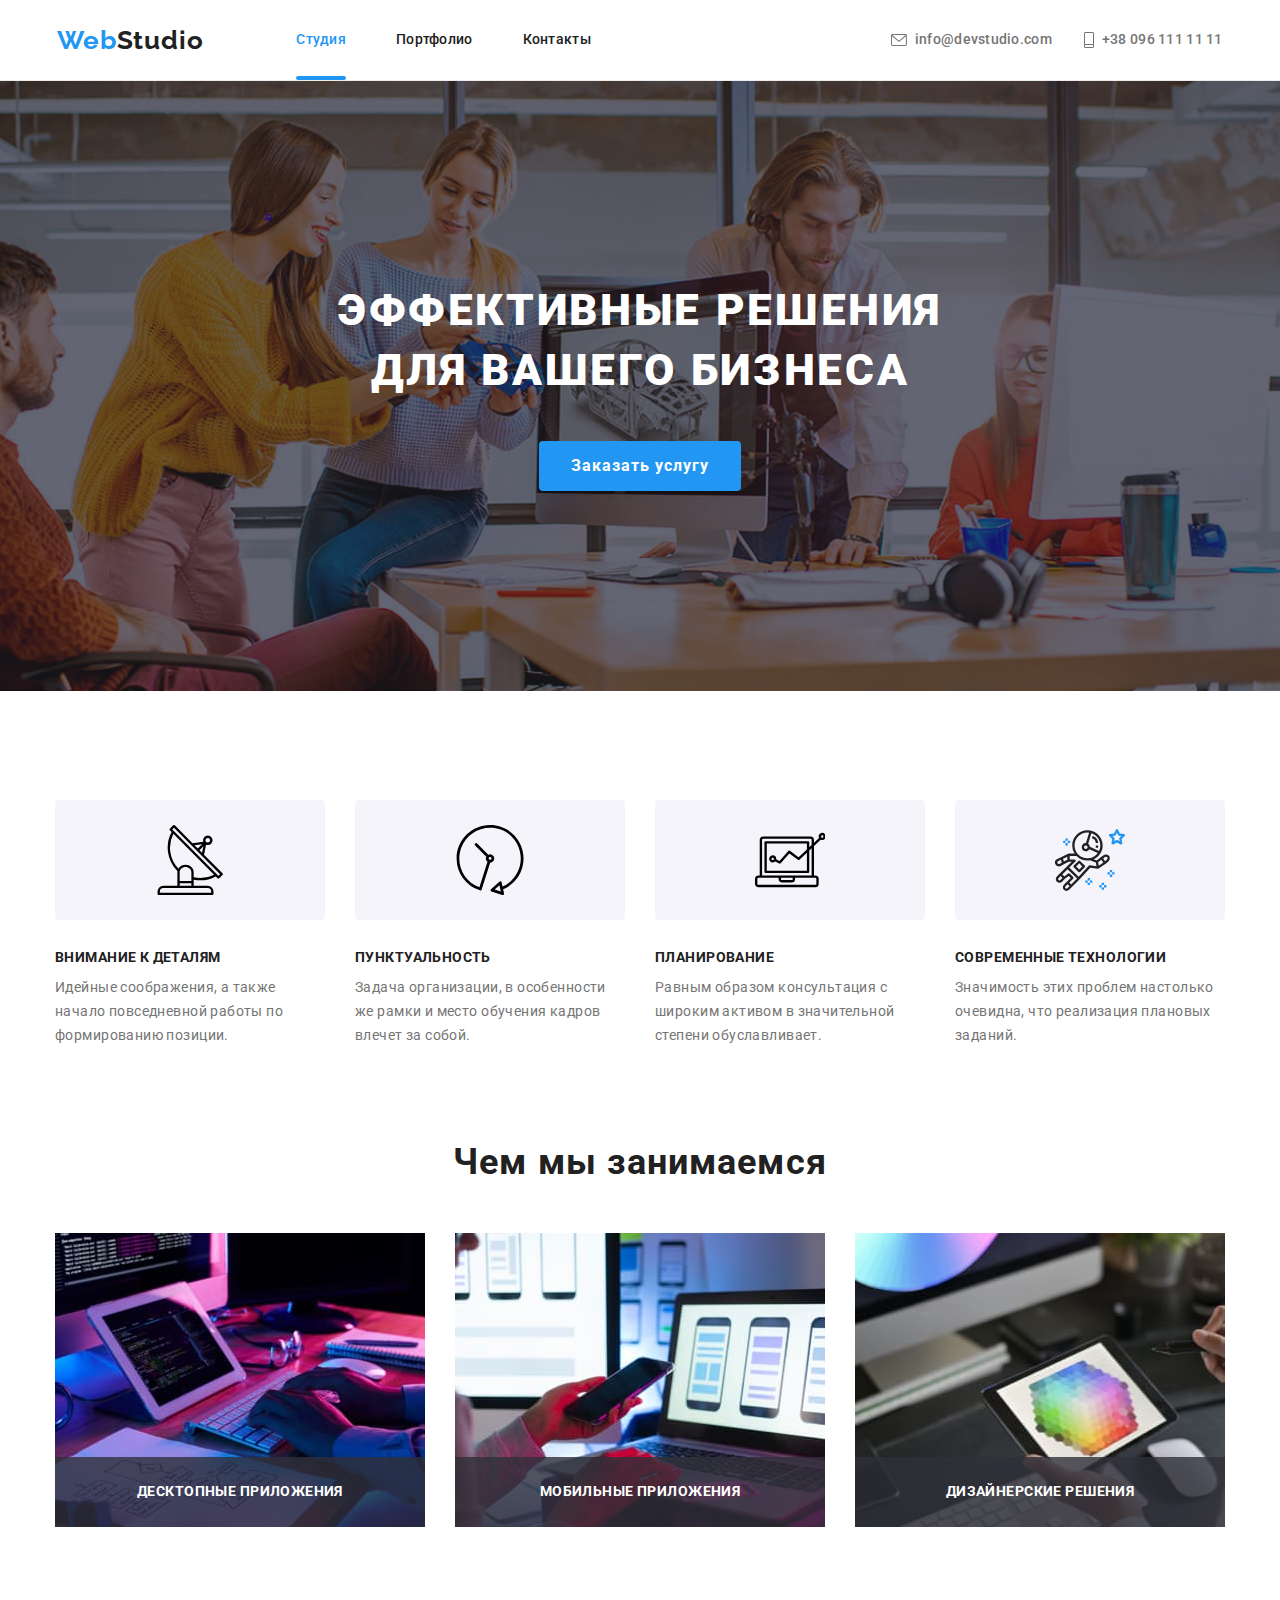
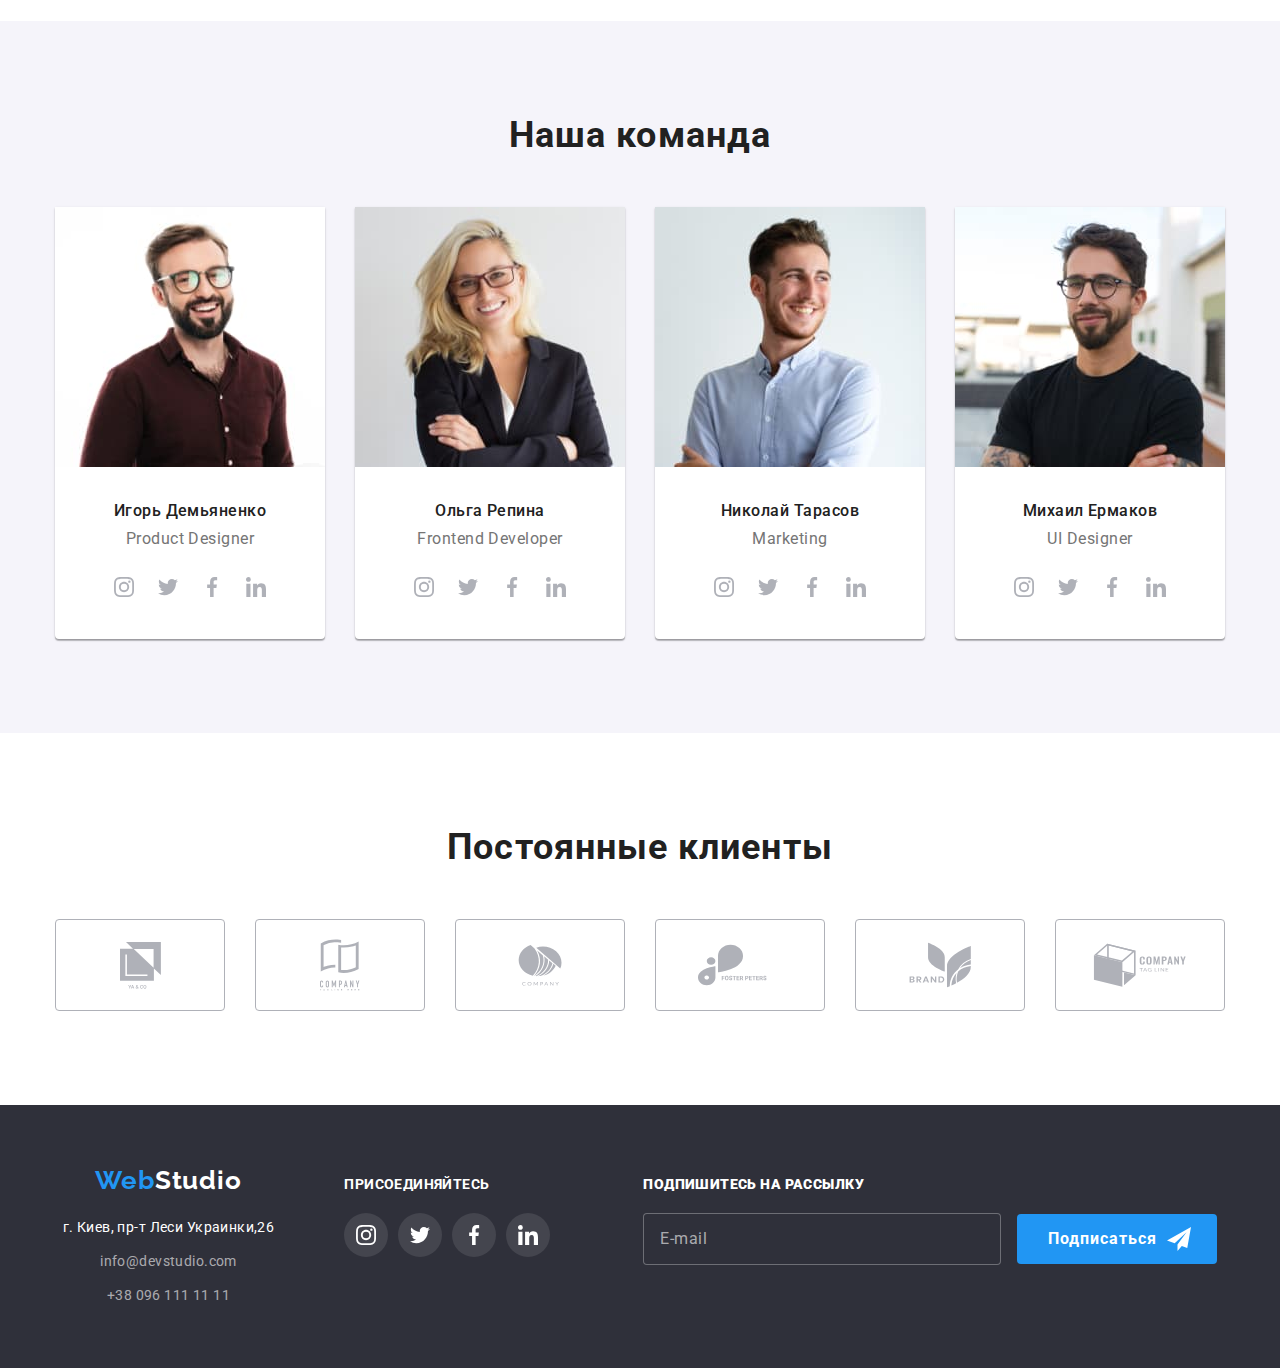
==== commit b6720318: "add footer adaptive" ====
--- a/index.html
+++ b/index.html
@@ -29,15 +29,7 @@
       
    </svg>
 </button>
-      <!-- <button class="mobile-button" type="button" data-menu-button aria-controls="mobile-container" aria-expanded="false">
-         <svg width="40" height="40" aria-label="Переключатель мобильного меню">
-            <use class="mobile-button__icon-menu-open" href="./imagesforhomwork/sprite.svg#icon-menu-header-open_40px"></use>
-            <use class="mobile-button__icon-menu-close" href="./imagesforhomwork/sprite.svg#icon-menu-header-close_40px"></use>
-         </svg>
-      </button> -->
-
-<!-- <div class="mobile-container is-open" id="mobile-container" data-menu> -->
-
+     
 <div class="menu-container" data-menu id="menu-container">
       <ul class="site-nav list">
          <li class="site-nav__item"><a href="" class="site-nav__link site-nav__link--current">Студия</a></li>
@@ -52,7 +44,7 @@
            <svg class="contacts__icon" width="16" height="12">
          <use href="./imagesforhomwork/sprite.svg#icon-envelope"></use>
             </svg>info@devstudio.com</a>
-         </li>    
+         </li>     
           
          <li class="contacts__item">
           <a href="tel:+380961111111" class="contacts__link">
@@ -63,8 +55,9 @@
       </ul> 
 
       <ul class="modile-list list">
+
       <li class="mobile-list__item">
-         <a href="#" class="mobile-list__link">Instagram</a>
+         <a href="#"   class="mobile-list__link">Instagram</a>
       </li>
       <li class="mobile-list__item">
          <a href="#" class="mobile-list__link">Twitter</a>
@@ -75,7 +68,7 @@
       <li class="mobile-list__item">
          <a href="#" class="mobile-list__link">LinkedIn</a>
       </li>
-      </ul>
+      </ul> 
       </div>
       </nav>
       
@@ -426,7 +419,7 @@
 </div>
 
 <div class="footer-form">
-   <strong class="footer-form__text">Подпишитесь на рассылку</strong>
+   <p class="footer-form__text">Подпишитесь на рассылку</p>
    <form class="form-two">
       <input class=" footer-form__input" type="email" name="email" placeholder="E-mail">
       
--- a/css/main.min.css
+++ b/css/main.min.css
@@ -1 +1 @@
-html{box-sizing:border-box}*,*::before *::after{box-sizing:inherit}:root{--primary-text-color: #757575;--second-text-color: #212121;--accent-text-color: #2196F3;--accent-text-color-white: #FFFFFF;--footer-text-color: #FFFFFF99;--back-round-color: #FFFFFF;--back-round-color-footer-hero: #2F303A;--back-round-color-section: #E5E5E5;--back-round-color-team: #F5F4FA;--color-icon: #AFB1B8;--color-footer-icon-area: rgba(255, 255, 255, 0.1);--color-shadow-proects: rgba(0, 0, 0, 0.16);--cubic-bazer: cubic-bezier(0.4, 0, 0.2, 1);--overlay-color: rgba(33, 150, 243, 0.9)}body{background-color:var(--back-round-color);color:var(--primary-text-color);font-family:Roboto,Oxygen,Ubuntu,Cantarell,"Open Sans","Helvetica Neue",sans-serif;font-weight:400;font-style:normal}.list{padding:0;margin:0;list-style:none}.img{display:block;width:100%;height:auto}.section{padding-top:94px;padding-bottom:94px}@media screen and (max-width: 1200px){.section{padding-top:60px;padding-bottom:60px}}.container{padding-left:15px;padding-right:15px;margin-left:auto;margin-right:auto}@media screen and (min-width: 480px){.container{width:480px}}@media screen and (min-width: 768px){.container{width:768px}}@media screen and (min-width: 1200px){.container{width:1200px}}.page-header{border-bottom-width:1px;border-bottom-style:solid;border-bottom-color:#ececec;position:relative}.logo{color:var(--accent-text-color);font-family:"Raleway",sans-serif;font-style:normal;font-weight:700;font-size:26px;line-height:1.19;letter-spacing:.03em;text-decoration:none}.logo__accent{color:var(--second-text-color)}.main-nav{display:flex;align-items:center;justify-content:center;min-height:60px}@media screen and (max-width: 768px){.main-nav{width:100%;justify-content:space-between}}.mobile-button{display:inline-flex;background-color:rgba(0,0,0,0);margin:0;padding:0;border:none;cursor:pointer}@media screen and (min-width: 768px){.mobile-button{display:none}}.mobile-button__icon-close{display:none}.mobile-button.is-open .mobile-button__icon-close{display:block}.mobile-button.is-open .mobile-button__icon-open{display:none}.menu-container{background-color:#fff;padding:48px 40px;text-align:center}@media screen and (max-width: 767px){.menu-container{display:none;position:absolute;top:100%;left:0;width:100%}.menu-container.is-open{display:block}}@media screen and (min-width: 768px){.menu-container{display:flex;justify-content:center;align-items:center;padding:0}}@media screen and (min-width: 1200px){.menu-container{gap:304px}}.site-nav{display:flex;flex-direction:column;align-items:flex-start}@media screen and (max-width: 768px){.site-nav{margin-bottom:306px;margin-left:0}}@media screen and (min-width: 768px){.site-nav{flex-direction:row;gap:50px;margin-left:88px;margin-bottom:0}}@media screen and (min-width: 1200px){.site-nav{margin-left:93px}}.site-nav__link{position:relative;display:block;padding-top:16px;padding-bottom:16px;font-size:40px;line-height:1.17;color:var(--second-text-color);letter-spacing:.02em;text-decoration:none;transition:color 250ms var(--cubic-bazer)}@media screen and (min-width: 768px){.site-nav__link{padding-top:32px;padding-bottom:32px;font-weight:500;font-size:14px;line-height:1.14}}.site-nav__link:hover,.site-nav__link:focus{color:var(--accent-text-color);transition:color 250ms var(--cubic-bazer)}.site-nav__link::after{content:" ";position:absolute;width:100%;height:4px;border-radius:3px;left:0;bottom:0;background-color:var(--accent-text-color);opacity:0;transition:opacity 250ms var(--cubic-bazer)}@media screen and (max-width: 767px){.site-nav__link::after{display:none}}.site-nav__link:hover::after{opacity:1}.site-nav__link--current::after{opacity:1}.site-nav__link--current{color:var(--accent-text-color)}.contacts{display:flex;flex-direction:column-reverse}@media screen and (max-width: 768px){.contacts{margin-bottom:64px}}@media screen and (min-width: 768px){.contacts{flex-direction:column;justify-content:center;margin-bottom:0}}@media screen and (min-width: 1200px){.contacts{display:flex;flex-direction:row;align-items:center}}@media screen and (min-width: 768px)and (max-width: 1199px){.contacts__item{margin-left:90px}}@media screen and (min-width: 1200px){.contacts__item{margin-right:30px}}.contacts__link{display:flex;align-items:center;padding-top:16px;padding-bottom:16px;color:var(--primary-text-color);font-weight:500;font-size:14px;line-height:1.14;letter-spacing:.02em;text-decoration:none;transition:color 250ms var(--cubic-bazer)}@media screen and (max-width: 768px){.contacts__link{font-size:34px;line-height:1.17}}@media screen and (min-width: 768px){.contacts__link{padding:5px 0px;font-size:12px;line-height:1.14}}.contacts__link:hover,.contacts__link:focus{color:var(--accent-text-color)}.contacts__icon{fill:currentColor;margin-right:10px;display:none}.contacts__icon:hover{fill:currentColor}@media screen and (min-width: 768px){.contacts__icon{display:block}}@media screen and (min-width: 768px){.contacts__icon{margin-right:8px}}.modile-list{display:flex}@media screen and (min-width: 768px){.modile-list{display:none}}.modile-list__item{border-right:1px solid rgba(33,33,33,.2);margin-right:10px}.modile-list__link{padding-right:10px;text-decoration:none;color:var(--accent-text-color)}.hero{height:600px;max-width:1600px;margin-left:auto;margin-right:auto;background-image:linear-gradient(to right, rgba(47, 48, 58, 0.4), rgba(47, 48, 58, 0.4)),url("../imagesforhomwork/herobaner.jpg");background-size:cover;background-repeat:no-repeat;background-position:center;background-color:var(--back-round-color-footer-hero);padding-top:200px;padding-bottom:200px;text-align:center}.hero__title{margin-top:0;margin-bottom:40px;color:var(--accent-text-color-white);font-weight:900;font-size:44px;line-height:1.36;text-align:center;letter-spacing:.06em;text-transform:uppercase}.button-primary{letter-spacing:.06em;cursor:pointer;box-shadow:0px 4px 4px rgba(0,0,0,.15);border-radius:4px;border:none;padding-top:10px;padding-bottom:10px;padding-left:32px;padding-right:32px;background-color:var(--accent-text-color);color:var(--accent-text-color-white);font-family:inherit;font-weight:700;font-size:16px;line-height:1.87}.portfolio__title{text-align:center;margin-top:0;margin-bottom:0;visibility:hidden}.portfolio-list-btn{margin-bottom:56px;display:flex;justify-content:center}.portfolio-list-btn__item{border-radius:4px;transition:box-shadow 250ms var(--cubic-bazer)}.portfolio-list-btn__item:not(:last-child){margin-right:8px}.portfolio-list-btn__item:hover,.portfolio-list-btn__item:focus{transition:box-shadow 250ms var(--cubic-bazer);box-shadow:0 2px 2px 0 rgba(0,0,0,.12),0 1px 2px 0 rgba(0,0,0,.08),0 3px 1px 0 rgba(0,0,0,.1)}.button-secondary{padding:6px 22px;border-radius:4px;border:none;background-color:var(--back-round-color-team);color:var(--second-text-color);font-family:"Roboto";font-style:normal;font-weight:500;font-size:16px;line-height:1.62;text-align:center;letter-spacing:.03em;transition:color 250ms var(--cubic-bazer),background-color 250ms var(--cubic-bazer);cursor:pointer}.button-secondary:hover,.button-secondary:focus{transition:color 250ms var(--cubic-bazer),background-color 250ms var(--cubic-bazer);background-color:var(--accent-text-color);color:var(--accent-text-color-white)}.portfolio-proects{display:flex;flex-wrap:wrap;justify-content:center}.portfolio-proects__item{width:370px;margin-right:30px;margin-bottom:30px;border:1px solid #eee;transition:box-shadow 250ms var(--cubic-bazer)}.portfolio-proects__item:hover,.portfolio-proects__item:focus{box-shadow:1px 4px 6px 0 var(--color-shadow-proects),0 4px 4px 0 rgba(0,0,0,.06),0 1px 1px 0 rgba(0,0,0,.12);transition:box-shadow 250ms var(--cubic-bazer)}.portfolio-proects__item:nth-child(3n){margin-right:0}.portfolio-proects__item:nth-child(n+7){margin-bottom:0}.portfolio-proects__link{margin:0;padding:0;text-decoration:none}.portfolio-proects__description{padding:20px 24px}.portfolio-proects__title{margin-top:0px;margin-bottom:6px;color:var(--second-text-color);font-family:"Roboto";font-style:normal;font-weight:700;font-size:18px;line-height:2;letter-spacing:.06em}.portfolio-proects__text{margin-top:0;margin-bottom:0;color:var(--primary-text-color);font-family:"Roboto";font-style:normal;font-weight:400;font-size:16px;line-height:1.87;letter-spacing:.03em}.thumb-proects{position:relative;overflow:hidden}.thumb-proects__overlay{position:absolute;top:0;left:0;width:100%;height:100%;background-color:var(--overlay-color);transform:translateY(100%);transition:transform 250ms var(--cubic-bazer);padding:63px 24px}.thumb-proects__text-overlay{padding:0;margin:0;font-family:Roboto;font-weight:400;font-size:18px;line-height:1.55;letter-spacing:3%;color:var(--accent-text-color-white)}.portfolio-proects__item:hover .thumb-proects__overlay,.portfolio-proects__item:focus .thumb-proects__overlay{transform:translateY(0)}.features__title{margin-top:0;margin-bottom:0;text-align:center;color:var(--second-text-color);font-weight:700;font-size:14px;line-height:1.1;letter-spacing:.03em;text-transform:uppercase;visibility:hidden}@media screen and (min-width: 768px){.features-list{display:flex;flex-wrap:wrap;margin:-15px}}@media screen and (max-width: 767px){.features-list__item:not(:last-child){margin-bottom:30px}}@media screen and (min-width: 768px){.features-list__item{width:calc((100% - 60px)/2);margin:15px}}@media screen and (min-width: 1200px){.features-list__item{width:calc((100% - 120px)/4);margin:15px}}.features-list__title{margin-top:0;margin-bottom:10px;color:var(--second-text-color);font-weight:700;font-size:14px;line-height:1.14;letter-spacing:.03em;text-transform:uppercase}.features-list__text{margin-top:0;margin-bottom:0;color:var(--primary-text-color);font-weight:400;font-size:14px;line-height:1.71;letter-spacing:.03em}.features-list__icon{height:120px;display:flex;justify-content:center;align-items:center;background-color:var(--back-round-color-team);margin-bottom:30px;border-radius:4px}.work{padding-top:0;padding-bottom:94px}.work__title{margin-top:0;margin-bottom:50px;color:var(--second-text-color);font-weight:700;font-size:36px;line-height:1.16;text-align:center;letter-spacing:.03em}@media screen and (max-width: 1200px){.work{display:none}}@media screen and (min-width: 1200px){.work{display:block}}.job-list{display:flex;flex-wrap:wrap}.job-list__item{position:relative;overflow:hidden}.job-list__item:not(:last-child):not(:last-child){margin-right:30px}.job-list__image{display:block}.job-list__text{display:flex;justify-content:center;align-items:center;position:absolute;width:100%;height:70px;color:var(--accent-text-color-white);background-color:rgba(47,48,58,.8);left:0;bottom:0;margin:0;font-family:"Roboto";font-style:normal;font-weight:700;font-size:14px;line-height:1.14;letter-spacing:.03em;text-transform:uppercase}.team{background-color:var(--back-round-color-team)}.team__title{margin-top:0;margin-bottom:50px;color:var(--second-text-color);font-weight:700;font-size:36px;line-height:1.16;text-align:center;letter-spacing:.03em}.team-members{justify-content:center;text-align:center}@media screen and (min-width: 768px){.team-members{display:flex;flex-wrap:wrap;margin:-15px}}.team-members__card{background-color:var(--back-round-color);box-shadow:0px 1px 3px rgba(0,0,0,.12),0px 1px 1px rgba(0,0,0,.14),0px 2px 1px rgba(0,0,0,.2);border-radius:0px 0px 4px 4px}@media screen and (max-width: 767px){.team-members__card:not(:last-child){margin-bottom:30px}}@media screen and (min-width: 768px){.team-members__card{width:calc((100% - 60px)/2);margin:15px}}@media screen and (min-width: 1200px){.team-members__card{width:calc((100% - 120px)/4);margin:15px}}.team-members__thumb{width:100%;margin-bottom:30px}.team-members__title{margin-top:0;margin-bottom:10px;color:var(--second-text-color);font-weight:500;font-size:16px;line-height:1.18;letter-spacing:.03em}.team-members__text{margin-top:0;margin-bottom:0;color:var(--primary-text-color);font-weight:400;font-size:16px;line-height:1.18;letter-spacing:.03em;margin-bottom:16px}.social-net{display:flex;list-style:none;padding-bottom:30px;justify-content:center}.social-net__link{display:flex;justify-content:center;align-items:center;width:44px;height:44px;border-radius:50% 50%;color:var(--color-icon);transition:color 250ms var(--cubic-bazer),background-color 250ms var(--cubic-bazer)}.social-net__link:hover,.social-net__link:focus{transition:color 250ms var(--cubic-bazer),background-color 250ms var(--cubic-bazer);color:var(--accent-text-color-white);background-color:var(--accent-text-color)}.social-net__icon{fill:currentColor}.clients__title{margin-top:0;margin-bottom:50px;color:var(--second-text-color);font-weight:700;font-size:36px;line-height:1.16;text-align:center;letter-spacing:.03em}@media screen and (max-width: 1199px){.clients__title{margin-bottom:30px;font-size:28px}}.constant-clients{display:flex;list-style:none;justify-content:center;margin:-15px}@media screen and (max-width: 1199px){.constant-clients{flex-wrap:wrap}}.constant-clients__item{margin:15px}@media screen and (max-width: 767px){.constant-clients__item{width:calc((100% - 60px)/2)}}@media screen and (min-width: 768px)and (max-width: 1199px){.constant-clients__item{width:calc((100% - 90px)/3)}}@media screen and (min-width: 1200px){.constant-clients__item{width:calc(100% - 30px)}}.constant-clients__link{display:flex;justify-content:center;align-items:center;width:100%;height:92px;border:1px solid var(--color-icon);border-radius:4px;color:var(--color-icon);transition:color 250ms var(--cubic-bazer),border-color 250ms var(--cubic-bazer)}.constant-clients__link:hover,.constant-clients__link:focus{transition:color 250ms var(--cubic-bazer),border-color 250ms var(--cubic-bazer);color:var(--accent-text-color);border-color:var(--accent-text-color)}.constant-clients__icon:nth-child(-n+6){fill:currentColor}.footer{padding-top:60px;padding-bottom:60px;background-color:var(--back-round-color-footer-hero)}.footer__navigation{display:flex;align-items:baseline}.logo__footer-accent{margin-top:0;margin-bottom:0;color:var(--accent-text-color-white)}.footer-main{margin-right:70px}.footer-main__text{margin-top:20px;margin-bottom:10px;color:var(--accent-text-color-white);font-weight:400;font-size:14px;line-height:1.71;letter-spacing:.03em}.address-list__item:not(:last-child){margin-bottom:10px}.address-list__link{color:var(--footer-text-color);font-style:normal;font-weight:400;font-size:14px;line-height:1.71;letter-spacing:.03em;text-decoration:none;transition:color 250ms var(--cubic-bazer)}.address-list__link:hover,.address-list__link:focus{transition:color 250ms var(--cubic-bazer);color:var(--accent-text-color)}.footer-join__title{font-family:Roboto;font-weight:700;font-style:normal;font-size:14px;color:var(--accent-text-color-white);text-transform:uppercase;line-height:1.14;letter-spacing:.03em;margin-top:0}.social-net{display:flex}.social-net__footer{list-style:none;margin-top:20px;padding:0}.social-net__item:not(:last-child){margin-right:10px}.social-net__link--footer{color:var(--accent-text-color-white);background-color:var(--color-footer-icon-area)}.social-net__icon--footer{fill:currentColor}.footer-form{margin-left:auto}.footer-form__text{font-size:14px;line-height:1.14;letter-spacing:.03em;color:var(--accent-text-color-white);text-transform:uppercase}.footer-form__input{width:360px;border:1px solid rgba(255,255,255,.3);border-radius:4px;background-color:var(--back-round-color-footer-hero);margin-top:20px;padding:16px 16px;transition:border-color 250ms var(--cubic-bazer);color:var(--accent-text-color-white)}.footer-form__input::-moz-placeholder{font-weight:400;font-size:16px;line-height:1.25;letter-spacing:.03em;color:rgba(255,255,255,.6)}.footer-form__input:-ms-input-placeholder{font-weight:400;font-size:16px;line-height:1.25;letter-spacing:.03em;color:rgba(255,255,255,.6)}.footer-form__input::placeholder{font-weight:400;font-size:16px;line-height:1.25;letter-spacing:.03em;color:rgba(255,255,255,.6)}.footer-form__input:hover,.footer-form__input:focus{border-color:var(--accent-text-color);outline:none}.button-footer{position:relative;height:50px;width:200px;color:var(--accent-text-color-white);background-color:var(--accent-text-color);font-family:inherit;font-weight:700;font-size:16px;border-radius:4px;border:0;margin-left:12px;padding-top:10px;padding-bottom:10px;padding-left:30px;padding-right:60px;line-height:1.87;letter-spacing:.06em;cursor:pointer}.button-footer__icon{margin-left:10px;top:50%;left:70%;transform:translateY(-50%);position:absolute}.backdrop{position:fixed;width:100%;height:100%;left:0;top:0;background:rgba(0,0,0,.2);opacity:1;transition:opacity 250ms var(--cubic-bazer)}.backdrop.is-hidden{opacity:0;pointer-events:none}.backdrop.is-hidden .modal{transform:scale(1.1) translate(-50%, -50%)}.modal{position:absolute;top:50%;left:50%;transform:scale(1) translate(-50%, -50%)}.modal{transition:transform 250ms var(--cubic-bazer);min-width:528px;min-height:581px;background-color:var(--back-round-color);box-shadow:0px 1px 3px rgba(0,0,0,.12),0px 1px 1px rgba(0,0,0,.14),0px 2px 1px rgba(0,0,0,.2);border-radius:4px}.modal__button-close{position:absolute;display:flex;justify-content:center;align-items:center;width:30px;height:30px;top:8px;right:8px;background-color:var(--back-round-color);border:1px solid rgba(0,0,0,.1);border-radius:50%;margin:0;padding:0;cursor:pointer;color:#212121;transition:color 250ms var(--cubic-bazer)}.modal__button-close:hover{color:var(--accent-text-color);transition:color 250ms var(--cubic-bazer)}.modal__close-icon{fill:currentColor}.modal-inner{padding:40px 40px}.modal-inner__title{margin-top:0;margin-bottom:12px;font-family:Roboto;font-weight:700;font-size:20px;line-height:1.15;color:var(--second-text-color);text-align:center;letter-spacing:.03rem}.form-field{display:flex;flex-direction:column;margin-bottom:10px}.form-field:nth-child(4){margin-bottom:0}.form-field__label{font-size:12px;line-height:1.16;font-weight:400;margin-bottom:4px;color:var(--primary-text-color)}.form-field__input{width:100%;height:40px;border:1px solid rgba(33,33,33,.2);border-radius:4px;padding-left:2rem;padding-top:.875rem;padding-bottom:.875rem;padding-right:.875rem;transition:border 250ms var(--cubic-bazer)}.form-field__inner{position:relative}.form-field__icon{position:absolute;top:50%;left:1rem;transform:translateY(-50%);fill:var(--second-text-color);transition:fill 250ms var(--cubic-bazer)}.form-field__input:focus,.form-field__input:hover,.form-field__input:hover+.form-field__icon,.form-field__input:focus+.form-field__icon{fill:#2196f3;border-color:#2196f3;outline:none}.form-field__textarea{width:100%;height:120px;padding:.875rem .875rem;border:1px solid rgba(33,33,33,.2);border-radius:4px;resize:none;transition:border 259ms var(--cubic-bazer)}.form-field__textarea:focus,.form-field__textarea:hover{border-color:#2196f3;outline:none}.form-field__textarea::-moz-placeholder{font-weight:400;font-size:14px;line-height:1.14;color:rgba(117,117,117,.5);letter-spacing:.01rem}.form-field__textarea:-ms-input-placeholder{font-weight:400;font-size:14px;line-height:1.14;color:rgba(117,117,117,.5);letter-spacing:.01rem}.form-field__textarea::placeholder{font-weight:400;font-size:14px;line-height:1.14;color:rgba(117,117,117,.5);letter-spacing:.01rem}.check-box__label{position:relative;display:flex;align-items:center;color:var(--primary-text-color);font-size:14px;line-height:1.71;letter-spacing:.06em;padding-left:20px;margin-top:20px;margin-bottom:30px}.check-box__link{text-decoration:underline;color:var(--accent-text-color)}.check-box__input{position:absolute;width:1px;height:1px;margin:-1px;border:0;padding:0;clip:rect(0 0 0 0);overflow:hidden}.check-box__icon{opacity:0;transition:opacity 250ms var(--cubic-bazer);width:16px;height:16px;border-radius:2px;background-color:#fff;transition:background-color 250ms var(--cubic-bazer);border:2px solid var(--second-text-color);transition:border 250ms var(--cubic-bazer);position:absolute;top:50%;left:0;transform:translateY(-50%)}.check-box__input:checked+.check-box__icon{opacity:1;transition:opacity 250ms var(--cubic-bazer);background-color:#2196f3;transition:background-color 250ms var(--cubic-bazer);border-color:#2196f3;transition:border 250ms var(--cubic-bazer)}.check-box__icon1{position:absolute;top:50%;left:0;transform:translateY(-50%);opacity:1;transition:opacity 250ms var(--cubic-bazer)}.check-box__input:checked~.check-box__icon1{opacity:0;transition:opacity 250ms var(--cubic-bazer)}.send-button{display:block;margin-left:auto;margin-right:auto;height:50px;width:200px;color:var(--accent-text-color-white);background-color:var(--accent-text-color);font-family:inherit;font-weight:700;font-size:16px;box-shadow:0px 4px 4px 0px rgba(0,0,0,.15);border-radius:4px;border:0;padding-top:10px;padding-bottom:10px;padding-left:55px;padding-right:55px;line-height:1.87;letter-spacing:.06em;cursor:pointer}/*# sourceMappingURL=main.min.css.map */+html{-webkit-box-sizing:border-box;box-sizing:border-box}*,*::before *::after{-webkit-box-sizing:inherit;box-sizing:inherit}:root{--primary-text-color: #757575;--second-text-color: #212121;--accent-text-color: #2196F3;--accent-text-color-white: #FFFFFF;--footer-text-color: #FFFFFF99;--back-round-color: #FFFFFF;--back-round-color-footer-hero: #2F303A;--back-round-color-section: #E5E5E5;--back-round-color-team: #F5F4FA;--color-icon: #AFB1B8;--color-footer-icon-area: rgba(255, 255, 255, 0.1);--color-shadow-proects: rgba(0, 0, 0, 0.16);--cubic-bazer: cubic-bezier(0.4, 0, 0.2, 1);--overlay-color: rgba(33, 150, 243, 0.9)}body{background-color:var(--back-round-color);color:var(--primary-text-color);font-family:Roboto,Oxygen,Ubuntu,Cantarell,"Open Sans","Helvetica Neue",sans-serif;font-weight:400;font-style:normal}.list{padding:0;margin:0;list-style:none}.img{display:block;width:100%;height:auto}.section{padding-top:94px;padding-bottom:94px}@media screen and (max-width: 1200px){.section{padding-top:60px;padding-bottom:60px}}.container{padding-left:15px;padding-right:15px;margin-left:auto;margin-right:auto}@media screen and (min-width: 480px){.container{width:480px}}@media screen and (min-width: 768px){.container{width:768px}}@media screen and (min-width: 1200px){.container{width:1200px}}.page-header{border-bottom-width:1px;border-bottom-style:solid;border-bottom-color:#ececec;position:relative}.logo{color:var(--accent-text-color);font-family:"Raleway",sans-serif;font-style:normal;font-weight:700;font-size:26px;line-height:1.19;letter-spacing:.03em;text-decoration:none}.logo__accent{color:var(--second-text-color)}.main-nav{display:-webkit-box;display:-ms-flexbox;display:flex;-webkit-box-align:center;-ms-flex-align:center;align-items:center;-webkit-box-pack:center;-ms-flex-pack:center;justify-content:center;min-height:60px}@media screen and (max-width: 768px){.main-nav{width:100%;-webkit-box-pack:justify;-ms-flex-pack:justify;justify-content:space-between}}.mobile-button{display:-webkit-inline-box;display:-ms-inline-flexbox;display:inline-flex;background-color:rgba(0,0,0,0);margin:0;padding:0;border:none;cursor:pointer}@media screen and (min-width: 768px){.mobile-button{display:none}}.mobile-button__icon-close{display:none}.mobile-button.is-open .mobile-button__icon-close{display:block}.mobile-button.is-open .mobile-button__icon-open{display:none}.menu-container{background-color:#fff;padding:48px 40px;text-align:center}@media screen and (max-width: 767px){.menu-container{display:none;position:absolute;top:100%;left:0;width:100%;z-index:900}.menu-container.is-open{display:block}}@media screen and (min-width: 768px){.menu-container{display:-webkit-box;display:-ms-flexbox;display:flex;-webkit-box-pack:center;-ms-flex-pack:center;justify-content:center;-webkit-box-align:center;-ms-flex-align:center;align-items:center;padding:0}}@media screen and (min-width: 1200px){.menu-container{gap:300px}}.site-nav{display:-webkit-box;display:-ms-flexbox;display:flex;-webkit-box-orient:vertical;-webkit-box-direction:normal;-ms-flex-direction:column;flex-direction:column;-webkit-box-align:start;-ms-flex-align:start;align-items:flex-start}@media screen and (max-width: 768px){.site-nav{margin-bottom:306px;margin-left:0}}@media screen and (min-width: 768px){.site-nav{-webkit-box-orient:horizontal;-webkit-box-direction:normal;-ms-flex-direction:row;flex-direction:row;gap:50px;margin-left:88px;margin-bottom:0}}@media screen and (min-width: 1200px){.site-nav{margin-left:93px}}.site-nav__link{position:relative;display:block;padding-top:16px;padding-bottom:16px;font-size:40px;line-height:1.17;color:var(--second-text-color);letter-spacing:.02em;text-decoration:none;-webkit-transition:color 250ms var(--cubic-bazer);transition:color 250ms var(--cubic-bazer)}@media screen and (min-width: 768px){.site-nav__link{padding-top:32px;padding-bottom:32px;font-weight:500;font-size:14px;line-height:1.14}}.site-nav__link:hover,.site-nav__link:focus{color:var(--accent-text-color);-webkit-transition:color 250ms var(--cubic-bazer);transition:color 250ms var(--cubic-bazer)}.site-nav__link::after{content:" ";position:absolute;width:100%;height:4px;border-radius:3px;left:0;bottom:0;background-color:var(--accent-text-color);opacity:0;-webkit-transition:opacity 250ms var(--cubic-bazer);transition:opacity 250ms var(--cubic-bazer)}@media screen and (max-width: 767px){.site-nav__link::after{display:none}}.site-nav__link:hover::after{opacity:1}.site-nav__link--current::after{opacity:1}.site-nav__link--current{color:var(--accent-text-color)}.contacts{display:-webkit-box;display:-ms-flexbox;display:flex;-webkit-box-orient:vertical;-webkit-box-direction:reverse;-ms-flex-direction:column-reverse;flex-direction:column-reverse}@media screen and (max-width: 768px){.contacts{margin-bottom:64px}}@media screen and (min-width: 768px){.contacts{-webkit-box-orient:vertical;-webkit-box-direction:normal;-ms-flex-direction:column;flex-direction:column;-webkit-box-pack:center;-ms-flex-pack:center;justify-content:center;margin-bottom:0}}@media screen and (min-width: 1200px){.contacts{display:-webkit-box;display:-ms-flexbox;display:flex;-webkit-box-orient:horizontal;-webkit-box-direction:normal;-ms-flex-direction:row;flex-direction:row;-webkit-box-align:center;-ms-flex-align:center;align-items:center}}@media screen and (min-width: 768px)and (max-width: 1199px){.contacts__item{margin-left:90px}}@media screen and (min-width: 1200px){.contacts__item:first-child{margin-right:32px}}.contacts__link{display:-webkit-box;display:-ms-flexbox;display:flex;-webkit-box-align:center;-ms-flex-align:center;align-items:center;padding-top:16px;padding-bottom:16px;color:var(--primary-text-color);font-weight:500;font-size:14px;line-height:1.14;letter-spacing:.02em;text-decoration:none;-webkit-transition:color 250ms var(--cubic-bazer);transition:color 250ms var(--cubic-bazer)}@media screen and (max-width: 768px){.contacts__link{font-size:34px;line-height:1.17}}@media screen and (min-width: 768px)and (max-width: 1200px){.contacts__link{padding:5px 0px;font-size:12px;line-height:1.14}}@media screen and (min-width: 1200px){.contacts__link{padding-top:32px;padding-bottom:32px}}.contacts__link:hover,.contacts__link:focus{color:var(--accent-text-color)}.contacts__icon{fill:currentColor;margin-right:10px;display:none}.contacts__icon:hover{fill:currentColor}@media screen and (min-width: 768px){.contacts__icon{display:block}}@media screen and (min-width: 768px){.contacts__icon{margin-right:8px}}.modile-list{display:-webkit-box;display:-ms-flexbox;display:flex}@media screen and (min-width: 768px){.modile-list{display:none}}.modile-list__item{border-right:1px solid rgba(33,33,33,.2);margin-right:10px}.modile-list__link{padding-right:10px;text-decoration:none;color:var(--accent-text-color);font-size:24px}.hero{max-width:1600px;margin-left:auto;margin-right:auto;background-image:-webkit-gradient(linear, left top, right top, from(rgba(47, 48, 58, 0.4)), to(rgba(47, 48, 58, 0.4))),url("../imagesforhomwork/herobaner.jpg");background-image:linear-gradient(to right, rgba(47, 48, 58, 0.4), rgba(47, 48, 58, 0.4)),url("../imagesforhomwork/herobaner.jpg");background-size:cover;background-repeat:no-repeat;background-position:center;background-color:var(--back-round-color-footer-hero);padding-top:118px;padding-bottom:118px;text-align:center}@media screen and (max-width: 576px){.hero{background-image:-webkit-gradient(linear, left top, right top, from(rgba(47, 48, 58, 0.4)), to(rgba(47, 48, 58, 0.4))),url("/imagesforhomwork/mobile-img1x.jpg");background-image:linear-gradient(to right, rgba(47, 48, 58, 0.4), rgba(47, 48, 58, 0.4)),url("/imagesforhomwork/mobile-img1x.jpg")}}@media not all,screen and (max-width: 576px)and (-webkit-min-device-pixel-ratio: 2),screen and (max-width: 576px)and (min-resolution: 192dpi),screen and (max-width: 576px)and (min-resolution: 2dppx){.hero{background-image:-webkit-gradient(linear, left top, right top, from(rgba(47, 48, 58, 0.4)), to(rgba(47, 48, 58, 0.4))),url("/imagesforhomwork/mobile-img@2x.jpg");background-image:linear-gradient(to right, rgba(47, 48, 58, 0.4), rgba(47, 48, 58, 0.4)),url("/imagesforhomwork/mobile-img@2x.jpg")}}@media screen and (min-width: 576px){.hero{background-image:-webkit-gradient(linear, left top, right top, from(rgba(47, 48, 58, 0.4)), to(rgba(47, 48, 58, 0.4))),url("/imagesforhomwork/tablet-img1x.jpg");background-image:linear-gradient(to right, rgba(47, 48, 58, 0.4), rgba(47, 48, 58, 0.4)),url("/imagesforhomwork/tablet-img1x.jpg")}}@media not all,screen and (min-width: 576px)and (-webkit-min-device-pixel-ratio: 2),screen and (min-width: 576px)and (min-resolution: 192dpi),screen and (min-width: 576px)and (min-resolution: 2dppx){.hero{background-image:-webkit-gradient(linear, left top, right top, from(rgba(47, 48, 58, 0.4)), to(rgba(47, 48, 58, 0.4))),url("/imagesforhomwork/tablet-img@2x.jpg");background-image:linear-gradient(to right, rgba(47, 48, 58, 0.4), rgba(47, 48, 58, 0.4)),url("/imagesforhomwork/tablet-img@2x.jpg")}}@media screen and (min-width: 1200px){.hero{padding-top:200px;padding-bottom:200px;background-image:-webkit-gradient(linear, left top, right top, from(rgba(47, 48, 58, 0.4)), to(rgba(47, 48, 58, 0.4))),url("/imagesforhomwork/dekstop-img1x.jpg");background-image:linear-gradient(to right, rgba(47, 48, 58, 0.4), rgba(47, 48, 58, 0.4)),url("/imagesforhomwork/dekstop-img1x.jpg")}}@media not all,screen and (min-width: 1200px)and (-webkit-min-device-pixel-ratio: 2),screen and (min-width: 1200px)and (min-resolution: 192dpi),screen and (min-width: 1200px)and (min-resolution: 2dppx){.hero{background-image:-webkit-gradient(linear, left top, right top, from(rgba(47, 48, 58, 0.4)), to(rgba(47, 48, 58, 0.4))),url("/imagesforhomwork/dekstop-img@2x.jpg");background-image:linear-gradient(to right, rgba(47, 48, 58, 0.4), rgba(47, 48, 58, 0.4)),url("/imagesforhomwork/dekstop-img@2x.jpg")}}.hero__title{margin-top:0;margin-bottom:40px;color:var(--accent-text-color-white);font-weight:900;font-size:44px;line-height:1.36;text-align:center;letter-spacing:.06em;text-transform:uppercase}@media screen and (max-width: 1199px){.hero__title{font-size:26px;line-height:1.61}}.button-primary{letter-spacing:.06em;cursor:pointer;-webkit-box-shadow:0px 4px 4px rgba(0,0,0,.15);box-shadow:0px 4px 4px rgba(0,0,0,.15);border-radius:4px;border:none;padding-top:10px;padding-bottom:10px;padding-left:32px;padding-right:32px;background-color:var(--accent-text-color);color:var(--accent-text-color-white);font-family:inherit;font-weight:700;font-size:16px;line-height:1.87}.portfolio__title{text-align:center;margin-top:0;margin-bottom:0;visibility:hidden}.portfolio-list-btn{margin-bottom:40px;display:-webkit-box;display:-ms-flexbox;display:flex;-ms-flex-wrap:wrap;flex-wrap:wrap;gap:8px}@media screen and (min-width: 768px){.portfolio-list-btn{-webkit-box-pack:center;-ms-flex-pack:center;justify-content:center}}.portfolio-list-btn__item{border-radius:4px;-webkit-transition:-webkit-box-shadow 250ms var(--cubic-bazer);transition:-webkit-box-shadow 250ms var(--cubic-bazer);transition:box-shadow 250ms var(--cubic-bazer);transition:box-shadow 250ms var(--cubic-bazer), -webkit-box-shadow 250ms var(--cubic-bazer)}.portfolio-list-btn__item:hover,.portfolio-list-btn__item:focus{-webkit-transition:-webkit-box-shadow 250ms var(--cubic-bazer);transition:-webkit-box-shadow 250ms var(--cubic-bazer);transition:box-shadow 250ms var(--cubic-bazer);transition:box-shadow 250ms var(--cubic-bazer), -webkit-box-shadow 250ms var(--cubic-bazer);-webkit-box-shadow:0 2px 2px 0 rgba(0,0,0,.12),0 1px 2px 0 rgba(0,0,0,.08),0 3px 1px 0 rgba(0,0,0,.1);box-shadow:0 2px 2px 0 rgba(0,0,0,.12),0 1px 2px 0 rgba(0,0,0,.08),0 3px 1px 0 rgba(0,0,0,.1)}.button-secondary{padding:6px 22px;border-radius:4px;border:none;background-color:var(--back-round-color-team);color:var(--second-text-color);font-family:"Roboto";font-style:normal;font-weight:500;font-size:16px;line-height:1.62;text-align:center;letter-spacing:.03em;-webkit-transition:color 250ms var(--cubic-bazer),background-color 250ms var(--cubic-bazer);transition:color 250ms var(--cubic-bazer),background-color 250ms var(--cubic-bazer);cursor:pointer}.button-secondary:hover,.button-secondary:focus{-webkit-transition:color 250ms var(--cubic-bazer),background-color 250ms var(--cubic-bazer);transition:color 250ms var(--cubic-bazer),background-color 250ms var(--cubic-bazer);background-color:var(--accent-text-color);color:var(--accent-text-color-white)}.portfolio-proects{display:-webkit-box;display:-ms-flexbox;display:flex;-ms-flex-wrap:wrap;flex-wrap:wrap;gap:30px}@media screen and (min-width: 1200px){.portfolio-proects{-webkit-box-pack:center;-ms-flex-pack:center;justify-content:center}}.portfolio-proects__item{width:450px;border:1px solid #eee;-webkit-transition:-webkit-box-shadow 250ms var(--cubic-bazer);transition:-webkit-box-shadow 250ms var(--cubic-bazer);transition:box-shadow 250ms var(--cubic-bazer);transition:box-shadow 250ms var(--cubic-bazer), -webkit-box-shadow 250ms var(--cubic-bazer)}@media screen and (min-width: 768px){.portfolio-proects__item{width:354px}}@media screen and (min-width: 1200px){.portfolio-proects__item{width:370px}}.portfolio-proects__item:hover,.portfolio-proects__item:focus{-webkit-box-shadow:1px 4px 6px 0 var(--color-shadow-proects),0 4px 4px 0 rgba(0,0,0,.06),0 1px 1px 0 rgba(0,0,0,.12);box-shadow:1px 4px 6px 0 var(--color-shadow-proects),0 4px 4px 0 rgba(0,0,0,.06),0 1px 1px 0 rgba(0,0,0,.12);-webkit-transition:-webkit-box-shadow 250ms var(--cubic-bazer);transition:-webkit-box-shadow 250ms var(--cubic-bazer);transition:box-shadow 250ms var(--cubic-bazer);transition:box-shadow 250ms var(--cubic-bazer), -webkit-box-shadow 250ms var(--cubic-bazer)}.portfolio-proects__link{margin:0;padding:0;text-decoration:none}.portfolio-proects__description{padding:20px 20px}@media screen and (min-width: 768px){.portfolio-proects__description{padding:18px 18px}}.portfolio-proects__title{margin-top:0px;margin-bottom:6px;color:var(--second-text-color);font-family:"Roboto";font-style:normal;font-weight:700;font-size:18px;line-height:2;letter-spacing:.06em}.portfolio-proects__text{margin-top:0;margin-bottom:0;color:var(--primary-text-color);font-family:"Roboto";font-style:normal;font-weight:400;font-size:16px;line-height:1.87;letter-spacing:.03em}.thumb-proects{position:relative;overflow:hidden}.thumb-proects__overlay{position:absolute;top:0;left:0;width:100%;height:100%;background-color:var(--overlay-color);-webkit-transform:translateY(100%);transform:translateY(100%);-webkit-transition:-webkit-transform 250ms var(--cubic-bazer);transition:-webkit-transform 250ms var(--cubic-bazer);transition:transform 250ms var(--cubic-bazer);transition:transform 250ms var(--cubic-bazer), -webkit-transform 250ms var(--cubic-bazer);padding:63px 24px}.thumb-proects__text-overlay{padding:0;margin:0;font-family:Roboto;font-weight:400;font-size:18px;line-height:1.55;letter-spacing:3%;color:var(--accent-text-color-white)}.portfolio-proects__item:hover .thumb-proects__overlay,.portfolio-proects__item:focus .thumb-proects__overlay{-webkit-transform:translateY(0);transform:translateY(0)}.features__title{margin-top:0;margin-bottom:0;text-align:center;color:var(--second-text-color);font-weight:700;font-size:14px;line-height:1.1;letter-spacing:.03em;text-transform:uppercase;visibility:hidden}@media screen and (min-width: 768px){.features-list{display:-webkit-box;display:-ms-flexbox;display:flex;-ms-flex-wrap:wrap;flex-wrap:wrap;margin:-15px}}@media screen and (max-width: 767px){.features-list__item:not(:last-child){margin-bottom:30px}}@media screen and (min-width: 768px){.features-list__item{width:calc((100% - 60px)/2);margin:15px}}@media screen and (min-width: 1200px){.features-list__item{width:calc((100% - 120px)/4);margin:15px}}.features-list__title{margin-top:0;margin-bottom:10px;color:var(--second-text-color);font-weight:700;font-size:14px;line-height:1.14;letter-spacing:.03em;text-transform:uppercase}.features-list__text{margin-top:0;margin-bottom:0;color:var(--primary-text-color);font-weight:400;font-size:14px;line-height:1.71;letter-spacing:.03em}.features-list__icon{height:120px;display:-webkit-box;display:-ms-flexbox;display:flex;-webkit-box-pack:center;-ms-flex-pack:center;justify-content:center;-webkit-box-align:center;-ms-flex-align:center;align-items:center;background-color:var(--back-round-color-team);margin-bottom:30px;border-radius:4px}.work{padding-top:0;padding-bottom:94px}.work__title{margin-top:0;margin-bottom:50px;color:var(--second-text-color);font-weight:700;font-size:36px;line-height:1.16;text-align:center;letter-spacing:.03em}@media screen and (max-width: 1200px){.work{display:none}}@media screen and (min-width: 1200px){.work{display:block}}.job-list{display:-webkit-box;display:-ms-flexbox;display:flex;-ms-flex-wrap:wrap;flex-wrap:wrap}.job-list__item{position:relative;overflow:hidden}.job-list__item:not(:last-child):not(:last-child){margin-right:30px}.job-list__image{display:block}.job-list__text{display:-webkit-box;display:-ms-flexbox;display:flex;-webkit-box-pack:center;-ms-flex-pack:center;justify-content:center;-webkit-box-align:center;-ms-flex-align:center;align-items:center;position:absolute;width:100%;height:70px;color:var(--accent-text-color-white);background-color:rgba(47,48,58,.8);left:0;bottom:0;margin:0;font-family:"Roboto";font-style:normal;font-weight:700;font-size:14px;line-height:1.14;letter-spacing:.03em;text-transform:uppercase}.team{background-color:var(--back-round-color-team)}.team__title{margin-top:0;margin-bottom:50px;color:var(--second-text-color);font-weight:700;font-size:36px;line-height:1.16;text-align:center;letter-spacing:.03em}.team-members{-webkit-box-pack:center;-ms-flex-pack:center;justify-content:center;text-align:center}@media screen and (min-width: 768px){.team-members{display:-webkit-box;display:-ms-flexbox;display:flex;-ms-flex-wrap:wrap;flex-wrap:wrap;margin:-15px}}.team-members__card{background-color:var(--back-round-color);-webkit-box-shadow:0px 1px 3px rgba(0,0,0,.12),0px 1px 1px rgba(0,0,0,.14),0px 2px 1px rgba(0,0,0,.2);box-shadow:0px 1px 3px rgba(0,0,0,.12),0px 1px 1px rgba(0,0,0,.14),0px 2px 1px rgba(0,0,0,.2);border-radius:0px 0px 4px 4px}@media screen and (max-width: 767px){.team-members__card:not(:last-child){margin-bottom:30px}}@media screen and (min-width: 768px){.team-members__card{width:calc((100% - 60px)/2);margin:15px}}@media screen and (min-width: 1200px){.team-members__card{width:calc((100% - 120px)/4);margin:15px}}.team-members__thumb{width:100%;margin-bottom:30px}.team-members__title{margin-top:0;margin-bottom:10px;color:var(--second-text-color);font-weight:500;font-size:16px;line-height:1.18;letter-spacing:.03em}.team-members__text{margin-top:0;margin-bottom:0;color:var(--primary-text-color);font-weight:400;font-size:16px;line-height:1.18;letter-spacing:.03em;margin-bottom:16px}.social-net{display:-webkit-box;display:-ms-flexbox;display:flex;list-style:none;padding-bottom:30px;-webkit-box-pack:center;-ms-flex-pack:center;justify-content:center}.social-net__link{display:-webkit-box;display:-ms-flexbox;display:flex;-webkit-box-pack:center;-ms-flex-pack:center;justify-content:center;-webkit-box-align:center;-ms-flex-align:center;align-items:center;width:44px;height:44px;border-radius:50% 50%;color:var(--color-icon);-webkit-transition:color 250ms var(--cubic-bazer),background-color 250ms var(--cubic-bazer);transition:color 250ms var(--cubic-bazer),background-color 250ms var(--cubic-bazer)}.social-net__link:hover,.social-net__link:focus{-webkit-transition:color 250ms var(--cubic-bazer),background-color 250ms var(--cubic-bazer);transition:color 250ms var(--cubic-bazer),background-color 250ms var(--cubic-bazer);color:var(--accent-text-color-white);background-color:var(--accent-text-color)}.social-net__icon{fill:currentColor}.clients__title{margin-top:0;margin-bottom:50px;color:var(--second-text-color);font-weight:700;font-size:36px;line-height:1.16;text-align:center;letter-spacing:.03em}@media screen and (max-width: 1199px){.clients__title{margin-bottom:30px;font-size:28px}}.constant-clients{display:-webkit-box;display:-ms-flexbox;display:flex;list-style:none;-webkit-box-pack:center;-ms-flex-pack:center;justify-content:center;margin:-15px}@media screen and (max-width: 1199px){.constant-clients{-ms-flex-wrap:wrap;flex-wrap:wrap}}.constant-clients__item{margin:15px}@media screen and (max-width: 767px){.constant-clients__item{width:calc((100% - 60px)/2)}}@media screen and (min-width: 768px)and (max-width: 1199px){.constant-clients__item{width:calc((100% - 90px)/3)}}@media screen and (min-width: 1200px){.constant-clients__item{width:calc(100% - 30px)}}.constant-clients__link{display:-webkit-box;display:-ms-flexbox;display:flex;-webkit-box-pack:center;-ms-flex-pack:center;justify-content:center;-webkit-box-align:center;-ms-flex-align:center;align-items:center;width:100%;height:92px;border:1px solid var(--color-icon);border-radius:4px;color:var(--color-icon);-webkit-transition:color 250ms var(--cubic-bazer),border-color 250ms var(--cubic-bazer);transition:color 250ms var(--cubic-bazer),border-color 250ms var(--cubic-bazer)}.constant-clients__link:hover,.constant-clients__link:focus{-webkit-transition:color 250ms var(--cubic-bazer),border-color 250ms var(--cubic-bazer);transition:color 250ms var(--cubic-bazer),border-color 250ms var(--cubic-bazer);color:var(--accent-text-color);border-color:var(--accent-text-color)}.constant-clients__icon:nth-child(-n+6){fill:currentColor}.footer{padding-top:60px;padding-bottom:60px;background-color:var(--back-round-color-footer-hero)}@media screen and (max-width: 1199px){.footer__navigation{display:-webkit-box;display:-ms-flexbox;display:flex;-ms-flex-wrap:wrap;flex-wrap:wrap;-webkit-box-pack:center;-ms-flex-pack:center;justify-content:center;-webkit-box-align:baseline;-ms-flex-align:baseline;align-items:baseline;-webkit-column-gap:165px;-moz-column-gap:165px;column-gap:165px}}@media screen and (min-width: 1200px){.footer__navigation{display:-webkit-box;display:-ms-flexbox;display:flex;-ms-flex-wrap:nowrap;flex-wrap:nowrap;-webkit-box-align:baseline;-ms-flex-align:baseline;align-items:baseline;-webkit-box-pack:center;-ms-flex-pack:center;justify-content:center}}.logo__footer-accent{margin-top:0;margin-bottom:0;color:var(--accent-text-color-white)}.footer-main{text-align:center}@media screen and (max-width: 1199px){.footer-main{margin-bottom:60px}}.footer-main__text{margin-top:20px;margin-bottom:10px;color:var(--accent-text-color-white);font-weight:400;font-size:14px;line-height:1.71;letter-spacing:.03em}.address-list__item:not(:last-child){margin-bottom:10px}.address-list__link{color:var(--footer-text-color);font-style:normal;font-weight:400;font-size:14px;line-height:1.71;letter-spacing:.03em;text-decoration:none;-webkit-transition:color 250ms var(--cubic-bazer);transition:color 250ms var(--cubic-bazer)}.address-list__link:hover,.address-list__link:focus{-webkit-transition:color 250ms var(--cubic-bazer);transition:color 250ms var(--cubic-bazer);color:var(--accent-text-color)}.footer-join{display:-webkit-box;display:-ms-flexbox;display:flex;-webkit-box-orient:vertical;-webkit-box-direction:normal;-ms-flex-direction:column;flex-direction:column;-webkit-box-align:center;-ms-flex-align:center;align-items:center;margin-bottom:60px}@media screen and (min-width: 768px){.footer-join{margin-bottom:0}}@media screen and (min-width: 1200px){.footer-join{margin-left:70px;-webkit-box-align:start;-ms-flex-align:start;align-items:flex-start}}.footer-join__title{font-family:Roboto;font-weight:700;font-style:normal;font-size:14px;color:var(--accent-text-color-white);text-transform:uppercase;line-height:1.14;letter-spacing:.03em;margin-top:0}.social-net{display:-webkit-box;display:-ms-flexbox;display:flex}.social-net__footer{list-style:none;margin-top:20px;padding:0}.social-net__item:not(:last-child){margin-right:10px}.social-net__link--footer{color:var(--accent-text-color-white);background-color:var(--color-footer-icon-area)}.social-net__icon--footer{fill:currentColor}@media screen and (max-width: 1199px){.footer-form{text-align:center}}@media screen and (min-width: 1200px){.footer-form{-webkit-box-align:end;-ms-flex-align:end;align-items:flex-end;margin-left:93px}}.footer-form__text{margin-top:0;margin-bottom:20px;font-size:14px;font-weight:900;line-height:1.14;letter-spacing:.03em;color:var(--accent-text-color-white);text-transform:uppercase}.footer-form__input{border:1px solid rgba(255,255,255,.3);border-radius:4px;background-color:var(--back-round-color-footer-hero);padding:16px 16px;-webkit-transition:border-color 250ms var(--cubic-bazer);transition:border-color 250ms var(--cubic-bazer);color:var(--accent-text-color-white)}@media screen and (min-width: 480px){.footer-form__input{width:450px}}@media screen and (min-width: 1200px){.footer-form__input{width:358px}}.footer-form__input::-webkit-input-placeholder{font-weight:400;font-size:16px;line-height:1.25;letter-spacing:.03em;color:rgba(255,255,255,.6)}.footer-form__input::-moz-placeholder{font-weight:400;font-size:16px;line-height:1.25;letter-spacing:.03em;color:rgba(255,255,255,.6)}.footer-form__input:-ms-input-placeholder{font-weight:400;font-size:16px;line-height:1.25;letter-spacing:.03em;color:rgba(255,255,255,.6)}.footer-form__input::-ms-input-placeholder{font-weight:400;font-size:16px;line-height:1.25;letter-spacing:.03em;color:rgba(255,255,255,.6)}.footer-form__input::placeholder{font-weight:400;font-size:16px;line-height:1.25;letter-spacing:.03em;color:rgba(255,255,255,.6)}.footer-form__input:hover,.footer-form__input:focus{border-color:var(--accent-text-color);outline:none}@media screen and (max-width: 1199px){.form-two{display:-webkit-box;display:-ms-flexbox;display:flex;-webkit-box-orient:vertical;-webkit-box-direction:normal;-ms-flex-direction:column;flex-direction:column;-webkit-box-align:center;-ms-flex-align:center;align-items:center}}.button-footer{position:relative;height:50px;width:200px;color:var(--accent-text-color-white);background-color:var(--accent-text-color);font-family:inherit;font-weight:700;font-size:16px;border-radius:4px;border:0;margin-top:20px;padding-top:10px;padding-bottom:10px;padding-left:30px;padding-right:60px;line-height:1.87;letter-spacing:.06em;cursor:pointer}@media screen and (min-width: 1200px){.button-footer{margin-top:0;margin-left:12px}}.button-footer__icon{margin-left:10px;top:50%;left:70%;-webkit-transform:translateY(-50%);transform:translateY(-50%);position:absolute}.backdrop{position:fixed;width:100%;height:100%;left:0;top:0;background:rgba(0,0,0,.2);opacity:1;-webkit-transition:opacity 250ms var(--cubic-bazer);transition:opacity 250ms var(--cubic-bazer);overflow-y:scroll}.backdrop.is-hidden{opacity:0;pointer-events:none}.backdrop.is-hidden .modal{-webkit-transform:scale(1.1) translate(-50%, -50%);transform:scale(1.1) translate(-50%, -50%)}.modal{position:absolute;top:50%;left:50%;-webkit-transform:scale(1) translate(-50%, -50%);transform:scale(1) translate(-50%, -50%)}.modal{-webkit-transition:-webkit-transform 250ms var(--cubic-bazer);transition:-webkit-transform 250ms var(--cubic-bazer);transition:transform 250ms var(--cubic-bazer);transition:transform 250ms var(--cubic-bazer), -webkit-transform 250ms var(--cubic-bazer);background-color:var(--back-round-color);-webkit-box-shadow:0px 1px 3px rgba(0,0,0,.12),0px 1px 1px rgba(0,0,0,.14),0px 2px 1px rgba(0,0,0,.2);box-shadow:0px 1px 3px rgba(0,0,0,.12),0px 1px 1px rgba(0,0,0,.14),0px 2px 1px rgba(0,0,0,.2);border-radius:4px}@media screen and (min-width: 480px)and (max-width: 1199px){.modal{width:450px}}@media screen and (min-width: 1200px){.modal{min-width:528px;min-height:581px}}.modal__button-close{position:absolute;display:-webkit-box;display:-ms-flexbox;display:flex;-webkit-box-pack:center;-ms-flex-pack:center;justify-content:center;-webkit-box-align:center;-ms-flex-align:center;align-items:center;width:30px;height:30px;top:8px;right:8px;background-color:var(--back-round-color);border:1px solid rgba(0,0,0,.1);border-radius:50%;margin:0;padding:0;cursor:pointer;color:#212121;-webkit-transition:color 250ms var(--cubic-bazer);transition:color 250ms var(--cubic-bazer)}.modal__button-close:hover{color:var(--accent-text-color);-webkit-transition:color 250ms var(--cubic-bazer);transition:color 250ms var(--cubic-bazer)}.modal__close-icon{fill:currentColor}.modal-inner{padding:40px 40px}.modal-inner__title{margin-top:0;margin-bottom:12px;font-family:Roboto;font-weight:700;font-size:20px;line-height:1.15;color:var(--second-text-color);text-align:center;letter-spacing:.03rem}.form-field{display:-webkit-box;display:-ms-flexbox;display:flex;-webkit-box-orient:vertical;-webkit-box-direction:normal;-ms-flex-direction:column;flex-direction:column;margin-bottom:10px}.form-field:nth-child(4){margin-bottom:0}.form-field__label{font-size:12px;line-height:1.16;font-weight:400;margin-bottom:4px;color:var(--primary-text-color)}.form-field__input{width:100%;height:40px;border:1px solid rgba(33,33,33,.2);border-radius:4px;padding-left:2rem;padding-top:.875rem;padding-bottom:.875rem;padding-right:.875rem;-webkit-transition:border 250ms var(--cubic-bazer);transition:border 250ms var(--cubic-bazer)}.form-field__inner{position:relative}.form-field__icon{position:absolute;top:50%;left:1rem;-webkit-transform:translateY(-50%);transform:translateY(-50%);fill:var(--second-text-color);-webkit-transition:fill 250ms var(--cubic-bazer);transition:fill 250ms var(--cubic-bazer)}.form-field__input:focus,.form-field__input:hover,.form-field__input:hover+.form-field__icon,.form-field__input:focus+.form-field__icon{fill:#2196f3;border-color:#2196f3;outline:none}.form-field__textarea{width:100%;height:120px;padding:.875rem .875rem;border:1px solid rgba(33,33,33,.2);border-radius:4px;resize:none;-webkit-transition:border 259ms var(--cubic-bazer);transition:border 259ms var(--cubic-bazer)}.form-field__textarea:focus,.form-field__textarea:hover{border-color:#2196f3;outline:none}.form-field__textarea::-webkit-input-placeholder{font-weight:400;font-size:14px;line-height:1.14;color:rgba(117,117,117,.5);letter-spacing:.01rem}.form-field__textarea::-moz-placeholder{font-weight:400;font-size:14px;line-height:1.14;color:rgba(117,117,117,.5);letter-spacing:.01rem}.form-field__textarea:-ms-input-placeholder{font-weight:400;font-size:14px;line-height:1.14;color:rgba(117,117,117,.5);letter-spacing:.01rem}.form-field__textarea::-ms-input-placeholder{font-weight:400;font-size:14px;line-height:1.14;color:rgba(117,117,117,.5);letter-spacing:.01rem}.form-field__textarea::placeholder{font-weight:400;font-size:14px;line-height:1.14;color:rgba(117,117,117,.5);letter-spacing:.01rem}.check-box__label{position:relative;display:-webkit-box;display:-ms-flexbox;display:flex;-webkit-box-align:center;-ms-flex-align:center;align-items:center;color:var(--primary-text-color);font-size:14px;line-height:1.71;letter-spacing:.06em;padding-left:20px;margin-top:20px;margin-bottom:30px}.check-box__link{text-decoration:underline;color:var(--accent-text-color)}.check-box__input{position:absolute;width:1px;height:1px;margin:-1px;border:0;padding:0;clip:rect(0 0 0 0);overflow:hidden}.check-box__icon{opacity:0;-webkit-transition:opacity 250ms var(--cubic-bazer);transition:opacity 250ms var(--cubic-bazer);width:16px;height:16px;border-radius:2px;background-color:#fff;-webkit-transition:background-color 250ms var(--cubic-bazer);transition:background-color 250ms var(--cubic-bazer);border:2px solid var(--second-text-color);-webkit-transition:border 250ms var(--cubic-bazer);transition:border 250ms var(--cubic-bazer);position:absolute;top:50%;left:0;-webkit-transform:translateY(-50%);transform:translateY(-50%)}.check-box__input:checked+.check-box__icon{opacity:1;-webkit-transition:opacity 250ms var(--cubic-bazer);transition:opacity 250ms var(--cubic-bazer);background-color:#2196f3;-webkit-transition:background-color 250ms var(--cubic-bazer);transition:background-color 250ms var(--cubic-bazer);border-color:#2196f3;-webkit-transition:border 250ms var(--cubic-bazer);transition:border 250ms var(--cubic-bazer)}.check-box__icon1{position:absolute;top:50%;left:0;-webkit-transform:translateY(-50%);transform:translateY(-50%);opacity:1;-webkit-transition:opacity 250ms var(--cubic-bazer);transition:opacity 250ms var(--cubic-bazer)}.check-box__input:checked~.check-box__icon1{opacity:0;-webkit-transition:opacity 250ms var(--cubic-bazer);transition:opacity 250ms var(--cubic-bazer)}.send-button{display:block;margin-left:auto;margin-right:auto;height:50px;width:200px;color:var(--accent-text-color-white);background-color:var(--accent-text-color);font-family:inherit;font-weight:700;font-size:16px;-webkit-box-shadow:0px 4px 4px 0px rgba(0,0,0,.15);box-shadow:0px 4px 4px 0px rgba(0,0,0,.15);border-radius:4px;border:0;padding-top:10px;padding-bottom:10px;padding-left:55px;padding-right:55px;line-height:1.87;letter-spacing:.06em;cursor:pointer}/*# sourceMappingURL=main.min.css.map */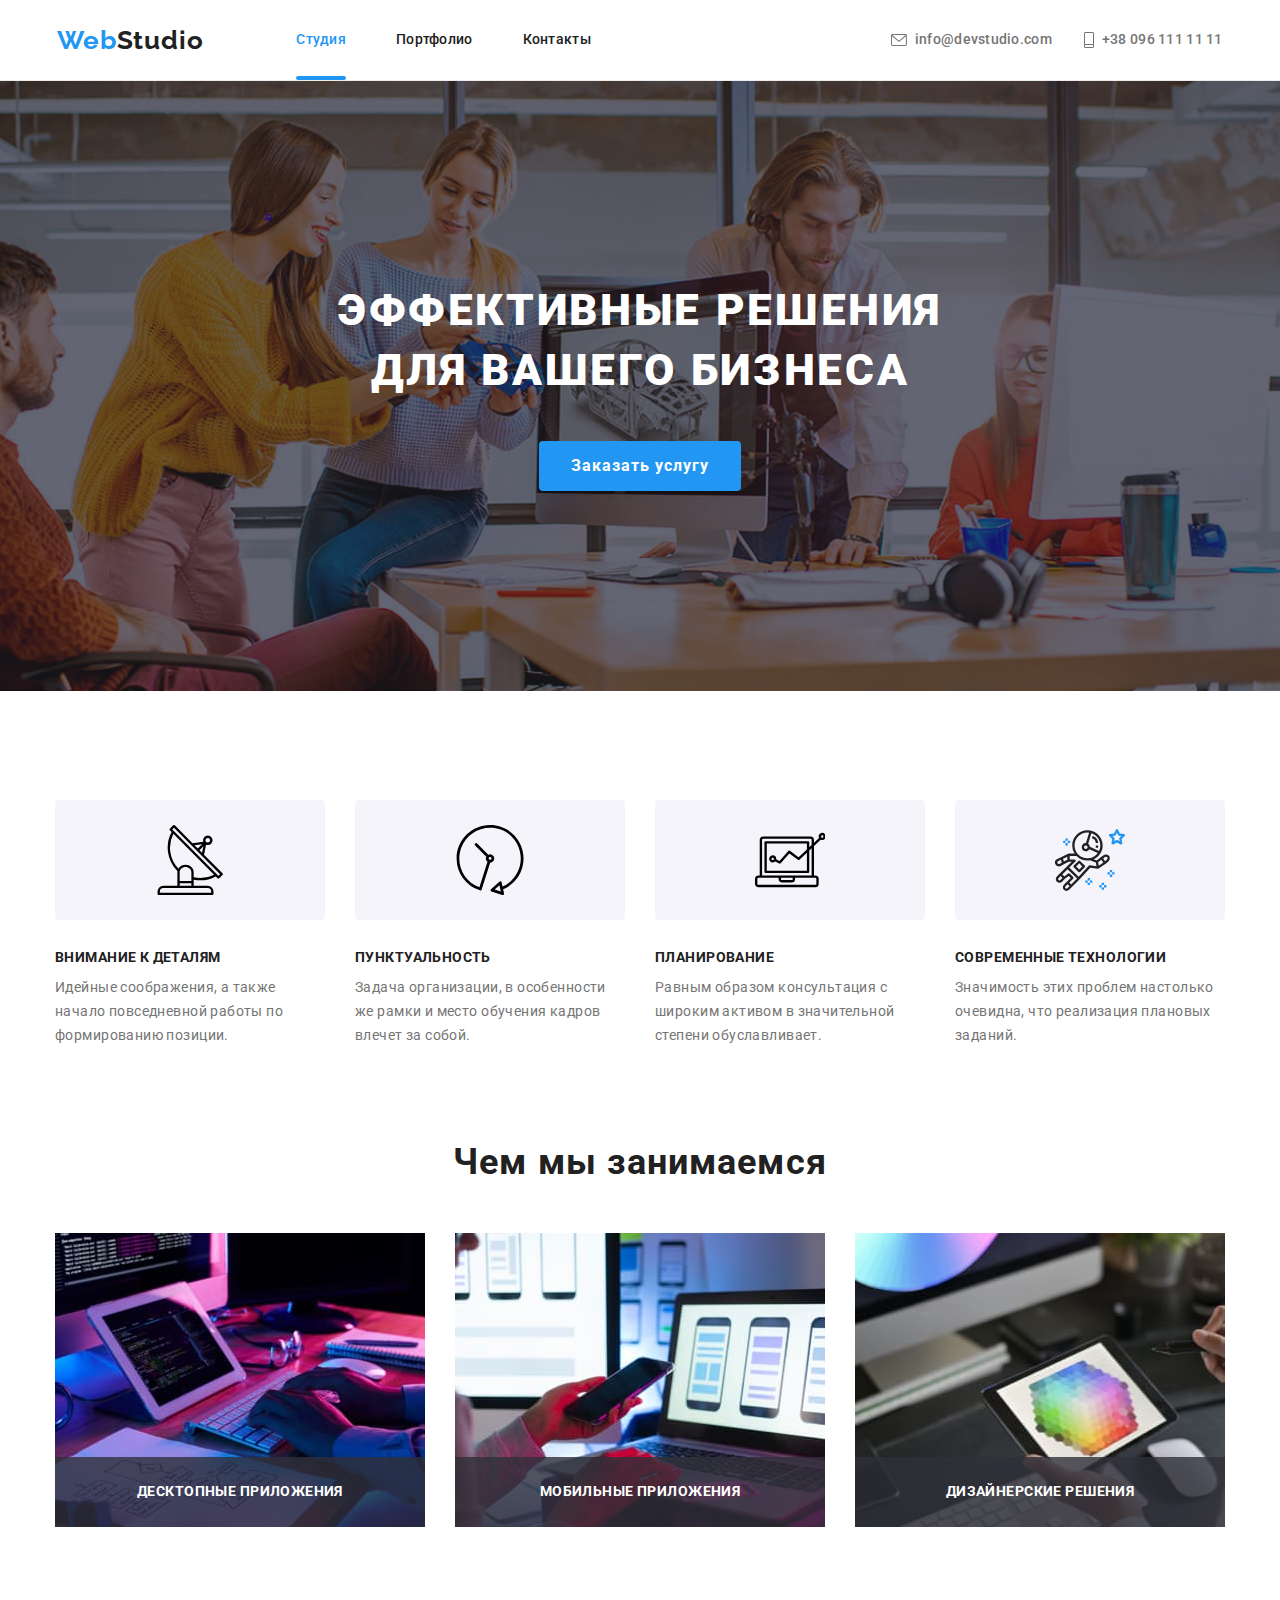
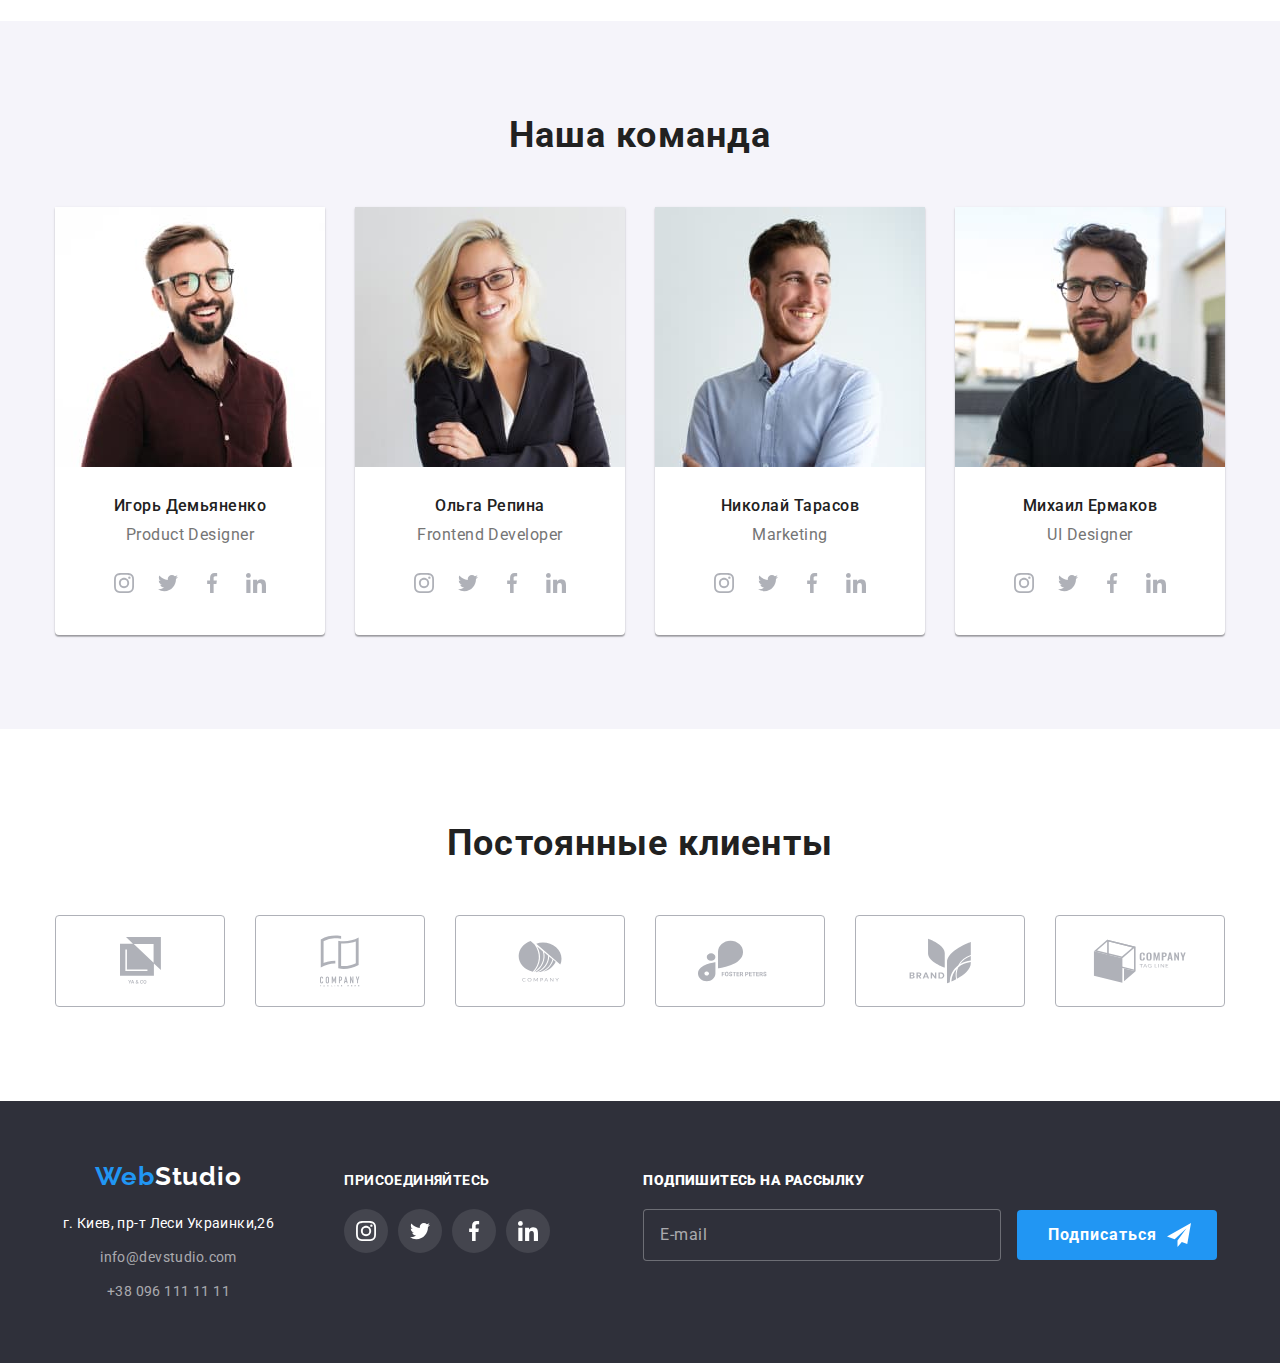
==== commit f84428b4: "add adaptive images for team and portfolio" ====
--- a/index.html
+++ b/index.html
@@ -148,8 +148,18 @@
 
       <h2 class="team__title">Наша команда </h2>
       <ul class="team-members list">
-          <li class="team-members__card"> <img class="team-members__thumb" src="./imagesforhomwork/img-4.jpg" alt="Игорь Демьяненко Работник 1" width=""/>
-
+          <li class="team-members__card">
+            <picture>
+            <source srcset="./imagesforhomwork/mobile-igor-img1x.jpg 1x, ./imagesforhomwork/mobile-igor-img@2x.jpg 2x " media="(max-width:767px)"/>
+
+            <source srcset="./imagesforhomwork/tablet-igor-img1x.jpg 1x, ./imagesforhomwork/tablet-igor-img@2x.jpg 2x "
+            media="(max-width:1199px)" />
+
+            <source srcset="./imagesforhomwork/dekstop-igor-img1x.jpg 1x, ./imagesforhomwork/dekstop-igor-img@2x.jpg 2x "
+            media="(min-width:1200px)" />
+
+            <img class="team-members__thumb" src="./imagesforhomwork/img-4.jpg" alt="Игорь Демьяненко Работник 1" width=""/>
+            </picture>
      
        <h3 class="team-members__title">Игорь Демьяненко</h3>
       <p class="team-members__text">Product Designer</p>
@@ -190,8 +200,18 @@
       </ul>
 </li>
 <li class="team-members__card">
+   <picture>
+   <source srcset="./imagesforhomwork/mobile-olya-img1x.jpg 1x, ./imagesforhomwork/mobile-olya-img@2x.jpg 2x "
+      media="(max-width:767px)" />
+   
+   <source srcset="./imagesforhomwork/tablet-olya-img1x.jpg 1x, ./imagesforhomwork/tablet-olya-img@2x.jpg 2x "
+      media="(max-width:1199px)" />
+   
+   <source srcset="./imagesforhomwork/dekstop-olya-img1x.jpg 1x, ./imagesforhomwork/dekstop-olya-img@2x.jpg 2x "
+      media="(min-width:1200px)" />
+
    <img class="team-members__thumb" src="./imagesforhomwork/img-7.jpg" alt="Ольга Репина Работник 2" width=""/>
-
+   </picture>
       
       <h3 class="team-members__title" >Ольга Репина</h3>
       <p class=" team-members__text">Frontend Developer</p>
@@ -231,8 +251,18 @@
       </ul>
 </li>
 <li class="team-members__card">
+   <picture>
+   <source srcset="./imagesforhomwork/mobile-kolya-img1x.jpg 1x, ./imagesforhomwork/mobile-kolya-img@2x.jpg 2x "
+      media="(max-width:767px)" />
+   
+   <source srcset="./imagesforhomwork/tablet-kolya-img1x.jpg 1x, ./imagesforhomwork/tablet-kolya-img@2x.jpg 2x "
+      media="(max-width:1199px)" />
+   
+   <source srcset="./imagesforhomwork/dekstop-kolya-img1x.jpg 1x, ./imagesforhomwork/dekstop-kolya-img@2x.jpg 2x "
+      media="(min-width:1200px)" />
+   
    <img class="team-members__thumb" src="./imagesforhomwork/img-5.jpg" alt="Николай Тарасов Работник 3" width=""/>
-
+   </picture>
       
        <h3 class="team-members__title">Николай Тарасов</h3>
       <p class=" team-members__text">Marketing</p>
@@ -272,7 +302,18 @@
       </ul>
 </li>
 <li class="team-members__card">
+  <picture>
+   <source srcset="./imagesforhomwork/mobile-misha-img1x.jpg 1x, ./imagesforhomwork/mobile-misha-img@2x.jpg 2x "
+      media="(max-width:767px)" />
+   
+   <source srcset="./imagesforhomwork/tablet-misha-img1x.jpg 1x, ./imagesforhomwork/tablet-misha-img@2x.jpg 2x "
+      media="(max-width:1199px)" />
+   
+   <source srcset="./imagesforhomwork/dekstop-misha-img1x.jpg 1x, ./imagesforhomwork/dekstop-misha-img@2x.jpg 2x "
+      media="(min-width:1200px)" />
+
   <img class="team-members__thumb" src="./imagesforhomwork/img-6.jpg" alt="Михаил Ермаков Работник 4" width=""/>
+  </picture>
       
        <h3 class="team-members__title">Михаил Ермаков</h3>
       <p class=" team-members__text">UI Designer</p>
--- a/css/main.min.css
+++ b/css/main.min.css
@@ -1 +1 @@
-html{-webkit-box-sizing:border-box;box-sizing:border-box}*,*::before *::after{-webkit-box-sizing:inherit;box-sizing:inherit}:root{--primary-text-color: #757575;--second-text-color: #212121;--accent-text-color: #2196F3;--accent-text-color-white: #FFFFFF;--footer-text-color: #FFFFFF99;--back-round-color: #FFFFFF;--back-round-color-footer-hero: #2F303A;--back-round-color-section: #E5E5E5;--back-round-color-team: #F5F4FA;--color-icon: #AFB1B8;--color-footer-icon-area: rgba(255, 255, 255, 0.1);--color-shadow-proects: rgba(0, 0, 0, 0.16);--cubic-bazer: cubic-bezier(0.4, 0, 0.2, 1);--overlay-color: rgba(33, 150, 243, 0.9)}body{background-color:var(--back-round-color);color:var(--primary-text-color);font-family:Roboto,Oxygen,Ubuntu,Cantarell,"Open Sans","Helvetica Neue",sans-serif;font-weight:400;font-style:normal}.list{padding:0;margin:0;list-style:none}.img{display:block;width:100%;height:auto}.section{padding-top:94px;padding-bottom:94px}@media screen and (max-width: 1200px){.section{padding-top:60px;padding-bottom:60px}}.container{padding-left:15px;padding-right:15px;margin-left:auto;margin-right:auto}@media screen and (min-width: 480px){.container{width:480px}}@media screen and (min-width: 768px){.container{width:768px}}@media screen and (min-width: 1200px){.container{width:1200px}}.page-header{border-bottom-width:1px;border-bottom-style:solid;border-bottom-color:#ececec;position:relative}.logo{color:var(--accent-text-color);font-family:"Raleway",sans-serif;font-style:normal;font-weight:700;font-size:26px;line-height:1.19;letter-spacing:.03em;text-decoration:none}.logo__accent{color:var(--second-text-color)}.main-nav{display:-webkit-box;display:-ms-flexbox;display:flex;-webkit-box-align:center;-ms-flex-align:center;align-items:center;-webkit-box-pack:center;-ms-flex-pack:center;justify-content:center;min-height:60px}@media screen and (max-width: 768px){.main-nav{width:100%;-webkit-box-pack:justify;-ms-flex-pack:justify;justify-content:space-between}}.mobile-button{display:-webkit-inline-box;display:-ms-inline-flexbox;display:inline-flex;background-color:rgba(0,0,0,0);margin:0;padding:0;border:none;cursor:pointer}@media screen and (min-width: 768px){.mobile-button{display:none}}.mobile-button__icon-close{display:none}.mobile-button.is-open .mobile-button__icon-close{display:block}.mobile-button.is-open .mobile-button__icon-open{display:none}.menu-container{background-color:#fff;padding:48px 40px;text-align:center}@media screen and (max-width: 767px){.menu-container{display:none;position:absolute;top:100%;left:0;width:100%;z-index:900}.menu-container.is-open{display:block}}@media screen and (min-width: 768px){.menu-container{display:-webkit-box;display:-ms-flexbox;display:flex;-webkit-box-pack:center;-ms-flex-pack:center;justify-content:center;-webkit-box-align:center;-ms-flex-align:center;align-items:center;padding:0}}@media screen and (min-width: 1200px){.menu-container{gap:300px}}.site-nav{display:-webkit-box;display:-ms-flexbox;display:flex;-webkit-box-orient:vertical;-webkit-box-direction:normal;-ms-flex-direction:column;flex-direction:column;-webkit-box-align:start;-ms-flex-align:start;align-items:flex-start}@media screen and (max-width: 768px){.site-nav{margin-bottom:306px;margin-left:0}}@media screen and (min-width: 768px){.site-nav{-webkit-box-orient:horizontal;-webkit-box-direction:normal;-ms-flex-direction:row;flex-direction:row;gap:50px;margin-left:88px;margin-bottom:0}}@media screen and (min-width: 1200px){.site-nav{margin-left:93px}}.site-nav__link{position:relative;display:block;padding-top:16px;padding-bottom:16px;font-size:40px;line-height:1.17;color:var(--second-text-color);letter-spacing:.02em;text-decoration:none;-webkit-transition:color 250ms var(--cubic-bazer);transition:color 250ms var(--cubic-bazer)}@media screen and (min-width: 768px){.site-nav__link{padding-top:32px;padding-bottom:32px;font-weight:500;font-size:14px;line-height:1.14}}.site-nav__link:hover,.site-nav__link:focus{color:var(--accent-text-color);-webkit-transition:color 250ms var(--cubic-bazer);transition:color 250ms var(--cubic-bazer)}.site-nav__link::after{content:" ";position:absolute;width:100%;height:4px;border-radius:3px;left:0;bottom:0;background-color:var(--accent-text-color);opacity:0;-webkit-transition:opacity 250ms var(--cubic-bazer);transition:opacity 250ms var(--cubic-bazer)}@media screen and (max-width: 767px){.site-nav__link::after{display:none}}.site-nav__link:hover::after{opacity:1}.site-nav__link--current::after{opacity:1}.site-nav__link--current{color:var(--accent-text-color)}.contacts{display:-webkit-box;display:-ms-flexbox;display:flex;-webkit-box-orient:vertical;-webkit-box-direction:reverse;-ms-flex-direction:column-reverse;flex-direction:column-reverse}@media screen and (max-width: 768px){.contacts{margin-bottom:64px}}@media screen and (min-width: 768px){.contacts{-webkit-box-orient:vertical;-webkit-box-direction:normal;-ms-flex-direction:column;flex-direction:column;-webkit-box-pack:center;-ms-flex-pack:center;justify-content:center;margin-bottom:0}}@media screen and (min-width: 1200px){.contacts{display:-webkit-box;display:-ms-flexbox;display:flex;-webkit-box-orient:horizontal;-webkit-box-direction:normal;-ms-flex-direction:row;flex-direction:row;-webkit-box-align:center;-ms-flex-align:center;align-items:center}}@media screen and (min-width: 768px)and (max-width: 1199px){.contacts__item{margin-left:90px}}@media screen and (min-width: 1200px){.contacts__item:first-child{margin-right:32px}}.contacts__link{display:-webkit-box;display:-ms-flexbox;display:flex;-webkit-box-align:center;-ms-flex-align:center;align-items:center;padding-top:16px;padding-bottom:16px;color:var(--primary-text-color);font-weight:500;font-size:14px;line-height:1.14;letter-spacing:.02em;text-decoration:none;-webkit-transition:color 250ms var(--cubic-bazer);transition:color 250ms var(--cubic-bazer)}@media screen and (max-width: 768px){.contacts__link{font-size:34px;line-height:1.17}}@media screen and (min-width: 768px)and (max-width: 1200px){.contacts__link{padding:5px 0px;font-size:12px;line-height:1.14}}@media screen and (min-width: 1200px){.contacts__link{padding-top:32px;padding-bottom:32px}}.contacts__link:hover,.contacts__link:focus{color:var(--accent-text-color)}.contacts__icon{fill:currentColor;margin-right:10px;display:none}.contacts__icon:hover{fill:currentColor}@media screen and (min-width: 768px){.contacts__icon{display:block}}@media screen and (min-width: 768px){.contacts__icon{margin-right:8px}}.modile-list{display:-webkit-box;display:-ms-flexbox;display:flex}@media screen and (min-width: 768px){.modile-list{display:none}}.modile-list__item{border-right:1px solid rgba(33,33,33,.2);margin-right:10px}.modile-list__link{padding-right:10px;text-decoration:none;color:var(--accent-text-color);font-size:24px}.hero{max-width:1600px;margin-left:auto;margin-right:auto;background-image:-webkit-gradient(linear, left top, right top, from(rgba(47, 48, 58, 0.4)), to(rgba(47, 48, 58, 0.4))),url("../imagesforhomwork/herobaner.jpg");background-image:linear-gradient(to right, rgba(47, 48, 58, 0.4), rgba(47, 48, 58, 0.4)),url("../imagesforhomwork/herobaner.jpg");background-size:cover;background-repeat:no-repeat;background-position:center;background-color:var(--back-round-color-footer-hero);padding-top:118px;padding-bottom:118px;text-align:center}@media screen and (max-width: 576px){.hero{background-image:-webkit-gradient(linear, left top, right top, from(rgba(47, 48, 58, 0.4)), to(rgba(47, 48, 58, 0.4))),url("/imagesforhomwork/mobile-img1x.jpg");background-image:linear-gradient(to right, rgba(47, 48, 58, 0.4), rgba(47, 48, 58, 0.4)),url("/imagesforhomwork/mobile-img1x.jpg")}}@media not all,screen and (max-width: 576px)and (-webkit-min-device-pixel-ratio: 2),screen and (max-width: 576px)and (min-resolution: 192dpi),screen and (max-width: 576px)and (min-resolution: 2dppx){.hero{background-image:-webkit-gradient(linear, left top, right top, from(rgba(47, 48, 58, 0.4)), to(rgba(47, 48, 58, 0.4))),url("/imagesforhomwork/mobile-img@2x.jpg");background-image:linear-gradient(to right, rgba(47, 48, 58, 0.4), rgba(47, 48, 58, 0.4)),url("/imagesforhomwork/mobile-img@2x.jpg")}}@media screen and (min-width: 576px){.hero{background-image:-webkit-gradient(linear, left top, right top, from(rgba(47, 48, 58, 0.4)), to(rgba(47, 48, 58, 0.4))),url("/imagesforhomwork/tablet-img1x.jpg");background-image:linear-gradient(to right, rgba(47, 48, 58, 0.4), rgba(47, 48, 58, 0.4)),url("/imagesforhomwork/tablet-img1x.jpg")}}@media not all,screen and (min-width: 576px)and (-webkit-min-device-pixel-ratio: 2),screen and (min-width: 576px)and (min-resolution: 192dpi),screen and (min-width: 576px)and (min-resolution: 2dppx){.hero{background-image:-webkit-gradient(linear, left top, right top, from(rgba(47, 48, 58, 0.4)), to(rgba(47, 48, 58, 0.4))),url("/imagesforhomwork/tablet-img@2x.jpg");background-image:linear-gradient(to right, rgba(47, 48, 58, 0.4), rgba(47, 48, 58, 0.4)),url("/imagesforhomwork/tablet-img@2x.jpg")}}@media screen and (min-width: 1200px){.hero{padding-top:200px;padding-bottom:200px;background-image:-webkit-gradient(linear, left top, right top, from(rgba(47, 48, 58, 0.4)), to(rgba(47, 48, 58, 0.4))),url("/imagesforhomwork/dekstop-img1x.jpg");background-image:linear-gradient(to right, rgba(47, 48, 58, 0.4), rgba(47, 48, 58, 0.4)),url("/imagesforhomwork/dekstop-img1x.jpg")}}@media not all,screen and (min-width: 1200px)and (-webkit-min-device-pixel-ratio: 2),screen and (min-width: 1200px)and (min-resolution: 192dpi),screen and (min-width: 1200px)and (min-resolution: 2dppx){.hero{background-image:-webkit-gradient(linear, left top, right top, from(rgba(47, 48, 58, 0.4)), to(rgba(47, 48, 58, 0.4))),url("/imagesforhomwork/dekstop-img@2x.jpg");background-image:linear-gradient(to right, rgba(47, 48, 58, 0.4), rgba(47, 48, 58, 0.4)),url("/imagesforhomwork/dekstop-img@2x.jpg")}}.hero__title{margin-top:0;margin-bottom:40px;color:var(--accent-text-color-white);font-weight:900;font-size:44px;line-height:1.36;text-align:center;letter-spacing:.06em;text-transform:uppercase}@media screen and (max-width: 1199px){.hero__title{font-size:26px;line-height:1.61}}.button-primary{letter-spacing:.06em;cursor:pointer;-webkit-box-shadow:0px 4px 4px rgba(0,0,0,.15);box-shadow:0px 4px 4px rgba(0,0,0,.15);border-radius:4px;border:none;padding-top:10px;padding-bottom:10px;padding-left:32px;padding-right:32px;background-color:var(--accent-text-color);color:var(--accent-text-color-white);font-family:inherit;font-weight:700;font-size:16px;line-height:1.87}.portfolio__title{text-align:center;margin-top:0;margin-bottom:0;visibility:hidden}.portfolio-list-btn{margin-bottom:40px;display:-webkit-box;display:-ms-flexbox;display:flex;-ms-flex-wrap:wrap;flex-wrap:wrap;gap:8px}@media screen and (min-width: 768px){.portfolio-list-btn{-webkit-box-pack:center;-ms-flex-pack:center;justify-content:center}}.portfolio-list-btn__item{border-radius:4px;-webkit-transition:-webkit-box-shadow 250ms var(--cubic-bazer);transition:-webkit-box-shadow 250ms var(--cubic-bazer);transition:box-shadow 250ms var(--cubic-bazer);transition:box-shadow 250ms var(--cubic-bazer), -webkit-box-shadow 250ms var(--cubic-bazer)}.portfolio-list-btn__item:hover,.portfolio-list-btn__item:focus{-webkit-transition:-webkit-box-shadow 250ms var(--cubic-bazer);transition:-webkit-box-shadow 250ms var(--cubic-bazer);transition:box-shadow 250ms var(--cubic-bazer);transition:box-shadow 250ms var(--cubic-bazer), -webkit-box-shadow 250ms var(--cubic-bazer);-webkit-box-shadow:0 2px 2px 0 rgba(0,0,0,.12),0 1px 2px 0 rgba(0,0,0,.08),0 3px 1px 0 rgba(0,0,0,.1);box-shadow:0 2px 2px 0 rgba(0,0,0,.12),0 1px 2px 0 rgba(0,0,0,.08),0 3px 1px 0 rgba(0,0,0,.1)}.button-secondary{padding:6px 22px;border-radius:4px;border:none;background-color:var(--back-round-color-team);color:var(--second-text-color);font-family:"Roboto";font-style:normal;font-weight:500;font-size:16px;line-height:1.62;text-align:center;letter-spacing:.03em;-webkit-transition:color 250ms var(--cubic-bazer),background-color 250ms var(--cubic-bazer);transition:color 250ms var(--cubic-bazer),background-color 250ms var(--cubic-bazer);cursor:pointer}.button-secondary:hover,.button-secondary:focus{-webkit-transition:color 250ms var(--cubic-bazer),background-color 250ms var(--cubic-bazer);transition:color 250ms var(--cubic-bazer),background-color 250ms var(--cubic-bazer);background-color:var(--accent-text-color);color:var(--accent-text-color-white)}.portfolio-proects{display:-webkit-box;display:-ms-flexbox;display:flex;-ms-flex-wrap:wrap;flex-wrap:wrap;gap:30px}@media screen and (min-width: 1200px){.portfolio-proects{-webkit-box-pack:center;-ms-flex-pack:center;justify-content:center}}.portfolio-proects__item{width:450px;border:1px solid #eee;-webkit-transition:-webkit-box-shadow 250ms var(--cubic-bazer);transition:-webkit-box-shadow 250ms var(--cubic-bazer);transition:box-shadow 250ms var(--cubic-bazer);transition:box-shadow 250ms var(--cubic-bazer), -webkit-box-shadow 250ms var(--cubic-bazer)}@media screen and (min-width: 768px){.portfolio-proects__item{width:354px}}@media screen and (min-width: 1200px){.portfolio-proects__item{width:370px}}.portfolio-proects__item:hover,.portfolio-proects__item:focus{-webkit-box-shadow:1px 4px 6px 0 var(--color-shadow-proects),0 4px 4px 0 rgba(0,0,0,.06),0 1px 1px 0 rgba(0,0,0,.12);box-shadow:1px 4px 6px 0 var(--color-shadow-proects),0 4px 4px 0 rgba(0,0,0,.06),0 1px 1px 0 rgba(0,0,0,.12);-webkit-transition:-webkit-box-shadow 250ms var(--cubic-bazer);transition:-webkit-box-shadow 250ms var(--cubic-bazer);transition:box-shadow 250ms var(--cubic-bazer);transition:box-shadow 250ms var(--cubic-bazer), -webkit-box-shadow 250ms var(--cubic-bazer)}.portfolio-proects__link{margin:0;padding:0;text-decoration:none}.portfolio-proects__description{padding:20px 20px}@media screen and (min-width: 768px){.portfolio-proects__description{padding:18px 18px}}.portfolio-proects__title{margin-top:0px;margin-bottom:6px;color:var(--second-text-color);font-family:"Roboto";font-style:normal;font-weight:700;font-size:18px;line-height:2;letter-spacing:.06em}.portfolio-proects__text{margin-top:0;margin-bottom:0;color:var(--primary-text-color);font-family:"Roboto";font-style:normal;font-weight:400;font-size:16px;line-height:1.87;letter-spacing:.03em}.thumb-proects{position:relative;overflow:hidden}.thumb-proects__overlay{position:absolute;top:0;left:0;width:100%;height:100%;background-color:var(--overlay-color);-webkit-transform:translateY(100%);transform:translateY(100%);-webkit-transition:-webkit-transform 250ms var(--cubic-bazer);transition:-webkit-transform 250ms var(--cubic-bazer);transition:transform 250ms var(--cubic-bazer);transition:transform 250ms var(--cubic-bazer), -webkit-transform 250ms var(--cubic-bazer);padding:63px 24px}.thumb-proects__text-overlay{padding:0;margin:0;font-family:Roboto;font-weight:400;font-size:18px;line-height:1.55;letter-spacing:3%;color:var(--accent-text-color-white)}.portfolio-proects__item:hover .thumb-proects__overlay,.portfolio-proects__item:focus .thumb-proects__overlay{-webkit-transform:translateY(0);transform:translateY(0)}.features__title{margin-top:0;margin-bottom:0;text-align:center;color:var(--second-text-color);font-weight:700;font-size:14px;line-height:1.1;letter-spacing:.03em;text-transform:uppercase;visibility:hidden}@media screen and (min-width: 768px){.features-list{display:-webkit-box;display:-ms-flexbox;display:flex;-ms-flex-wrap:wrap;flex-wrap:wrap;margin:-15px}}@media screen and (max-width: 767px){.features-list__item:not(:last-child){margin-bottom:30px}}@media screen and (min-width: 768px){.features-list__item{width:calc((100% - 60px)/2);margin:15px}}@media screen and (min-width: 1200px){.features-list__item{width:calc((100% - 120px)/4);margin:15px}}.features-list__title{margin-top:0;margin-bottom:10px;color:var(--second-text-color);font-weight:700;font-size:14px;line-height:1.14;letter-spacing:.03em;text-transform:uppercase}.features-list__text{margin-top:0;margin-bottom:0;color:var(--primary-text-color);font-weight:400;font-size:14px;line-height:1.71;letter-spacing:.03em}.features-list__icon{height:120px;display:-webkit-box;display:-ms-flexbox;display:flex;-webkit-box-pack:center;-ms-flex-pack:center;justify-content:center;-webkit-box-align:center;-ms-flex-align:center;align-items:center;background-color:var(--back-round-color-team);margin-bottom:30px;border-radius:4px}.work{padding-top:0;padding-bottom:94px}.work__title{margin-top:0;margin-bottom:50px;color:var(--second-text-color);font-weight:700;font-size:36px;line-height:1.16;text-align:center;letter-spacing:.03em}@media screen and (max-width: 1200px){.work{display:none}}@media screen and (min-width: 1200px){.work{display:block}}.job-list{display:-webkit-box;display:-ms-flexbox;display:flex;-ms-flex-wrap:wrap;flex-wrap:wrap}.job-list__item{position:relative;overflow:hidden}.job-list__item:not(:last-child):not(:last-child){margin-right:30px}.job-list__image{display:block}.job-list__text{display:-webkit-box;display:-ms-flexbox;display:flex;-webkit-box-pack:center;-ms-flex-pack:center;justify-content:center;-webkit-box-align:center;-ms-flex-align:center;align-items:center;position:absolute;width:100%;height:70px;color:var(--accent-text-color-white);background-color:rgba(47,48,58,.8);left:0;bottom:0;margin:0;font-family:"Roboto";font-style:normal;font-weight:700;font-size:14px;line-height:1.14;letter-spacing:.03em;text-transform:uppercase}.team{background-color:var(--back-round-color-team)}.team__title{margin-top:0;margin-bottom:50px;color:var(--second-text-color);font-weight:700;font-size:36px;line-height:1.16;text-align:center;letter-spacing:.03em}.team-members{-webkit-box-pack:center;-ms-flex-pack:center;justify-content:center;text-align:center}@media screen and (min-width: 768px){.team-members{display:-webkit-box;display:-ms-flexbox;display:flex;-ms-flex-wrap:wrap;flex-wrap:wrap;margin:-15px}}.team-members__card{background-color:var(--back-round-color);-webkit-box-shadow:0px 1px 3px rgba(0,0,0,.12),0px 1px 1px rgba(0,0,0,.14),0px 2px 1px rgba(0,0,0,.2);box-shadow:0px 1px 3px rgba(0,0,0,.12),0px 1px 1px rgba(0,0,0,.14),0px 2px 1px rgba(0,0,0,.2);border-radius:0px 0px 4px 4px}@media screen and (max-width: 767px){.team-members__card:not(:last-child){margin-bottom:30px}}@media screen and (min-width: 768px){.team-members__card{width:calc((100% - 60px)/2);margin:15px}}@media screen and (min-width: 1200px){.team-members__card{width:calc((100% - 120px)/4);margin:15px}}.team-members__thumb{width:100%;margin-bottom:30px}.team-members__title{margin-top:0;margin-bottom:10px;color:var(--second-text-color);font-weight:500;font-size:16px;line-height:1.18;letter-spacing:.03em}.team-members__text{margin-top:0;margin-bottom:0;color:var(--primary-text-color);font-weight:400;font-size:16px;line-height:1.18;letter-spacing:.03em;margin-bottom:16px}.social-net{display:-webkit-box;display:-ms-flexbox;display:flex;list-style:none;padding-bottom:30px;-webkit-box-pack:center;-ms-flex-pack:center;justify-content:center}.social-net__link{display:-webkit-box;display:-ms-flexbox;display:flex;-webkit-box-pack:center;-ms-flex-pack:center;justify-content:center;-webkit-box-align:center;-ms-flex-align:center;align-items:center;width:44px;height:44px;border-radius:50% 50%;color:var(--color-icon);-webkit-transition:color 250ms var(--cubic-bazer),background-color 250ms var(--cubic-bazer);transition:color 250ms var(--cubic-bazer),background-color 250ms var(--cubic-bazer)}.social-net__link:hover,.social-net__link:focus{-webkit-transition:color 250ms var(--cubic-bazer),background-color 250ms var(--cubic-bazer);transition:color 250ms var(--cubic-bazer),background-color 250ms var(--cubic-bazer);color:var(--accent-text-color-white);background-color:var(--accent-text-color)}.social-net__icon{fill:currentColor}.clients__title{margin-top:0;margin-bottom:50px;color:var(--second-text-color);font-weight:700;font-size:36px;line-height:1.16;text-align:center;letter-spacing:.03em}@media screen and (max-width: 1199px){.clients__title{margin-bottom:30px;font-size:28px}}.constant-clients{display:-webkit-box;display:-ms-flexbox;display:flex;list-style:none;-webkit-box-pack:center;-ms-flex-pack:center;justify-content:center;margin:-15px}@media screen and (max-width: 1199px){.constant-clients{-ms-flex-wrap:wrap;flex-wrap:wrap}}.constant-clients__item{margin:15px}@media screen and (max-width: 767px){.constant-clients__item{width:calc((100% - 60px)/2)}}@media screen and (min-width: 768px)and (max-width: 1199px){.constant-clients__item{width:calc((100% - 90px)/3)}}@media screen and (min-width: 1200px){.constant-clients__item{width:calc(100% - 30px)}}.constant-clients__link{display:-webkit-box;display:-ms-flexbox;display:flex;-webkit-box-pack:center;-ms-flex-pack:center;justify-content:center;-webkit-box-align:center;-ms-flex-align:center;align-items:center;width:100%;height:92px;border:1px solid var(--color-icon);border-radius:4px;color:var(--color-icon);-webkit-transition:color 250ms var(--cubic-bazer),border-color 250ms var(--cubic-bazer);transition:color 250ms var(--cubic-bazer),border-color 250ms var(--cubic-bazer)}.constant-clients__link:hover,.constant-clients__link:focus{-webkit-transition:color 250ms var(--cubic-bazer),border-color 250ms var(--cubic-bazer);transition:color 250ms var(--cubic-bazer),border-color 250ms var(--cubic-bazer);color:var(--accent-text-color);border-color:var(--accent-text-color)}.constant-clients__icon:nth-child(-n+6){fill:currentColor}.footer{padding-top:60px;padding-bottom:60px;background-color:var(--back-round-color-footer-hero)}@media screen and (max-width: 1199px){.footer__navigation{display:-webkit-box;display:-ms-flexbox;display:flex;-ms-flex-wrap:wrap;flex-wrap:wrap;-webkit-box-pack:center;-ms-flex-pack:center;justify-content:center;-webkit-box-align:baseline;-ms-flex-align:baseline;align-items:baseline;-webkit-column-gap:165px;-moz-column-gap:165px;column-gap:165px}}@media screen and (min-width: 1200px){.footer__navigation{display:-webkit-box;display:-ms-flexbox;display:flex;-ms-flex-wrap:nowrap;flex-wrap:nowrap;-webkit-box-align:baseline;-ms-flex-align:baseline;align-items:baseline;-webkit-box-pack:center;-ms-flex-pack:center;justify-content:center}}.logo__footer-accent{margin-top:0;margin-bottom:0;color:var(--accent-text-color-white)}.footer-main{text-align:center}@media screen and (max-width: 1199px){.footer-main{margin-bottom:60px}}.footer-main__text{margin-top:20px;margin-bottom:10px;color:var(--accent-text-color-white);font-weight:400;font-size:14px;line-height:1.71;letter-spacing:.03em}.address-list__item:not(:last-child){margin-bottom:10px}.address-list__link{color:var(--footer-text-color);font-style:normal;font-weight:400;font-size:14px;line-height:1.71;letter-spacing:.03em;text-decoration:none;-webkit-transition:color 250ms var(--cubic-bazer);transition:color 250ms var(--cubic-bazer)}.address-list__link:hover,.address-list__link:focus{-webkit-transition:color 250ms var(--cubic-bazer);transition:color 250ms var(--cubic-bazer);color:var(--accent-text-color)}.footer-join{display:-webkit-box;display:-ms-flexbox;display:flex;-webkit-box-orient:vertical;-webkit-box-direction:normal;-ms-flex-direction:column;flex-direction:column;-webkit-box-align:center;-ms-flex-align:center;align-items:center;margin-bottom:60px}@media screen and (min-width: 768px){.footer-join{margin-bottom:0}}@media screen and (min-width: 1200px){.footer-join{margin-left:70px;-webkit-box-align:start;-ms-flex-align:start;align-items:flex-start}}.footer-join__title{font-family:Roboto;font-weight:700;font-style:normal;font-size:14px;color:var(--accent-text-color-white);text-transform:uppercase;line-height:1.14;letter-spacing:.03em;margin-top:0}.social-net{display:-webkit-box;display:-ms-flexbox;display:flex}.social-net__footer{list-style:none;margin-top:20px;padding:0}.social-net__item:not(:last-child){margin-right:10px}.social-net__link--footer{color:var(--accent-text-color-white);background-color:var(--color-footer-icon-area)}.social-net__icon--footer{fill:currentColor}@media screen and (max-width: 1199px){.footer-form{text-align:center}}@media screen and (min-width: 1200px){.footer-form{-webkit-box-align:end;-ms-flex-align:end;align-items:flex-end;margin-left:93px}}.footer-form__text{margin-top:0;margin-bottom:20px;font-size:14px;font-weight:900;line-height:1.14;letter-spacing:.03em;color:var(--accent-text-color-white);text-transform:uppercase}.footer-form__input{border:1px solid rgba(255,255,255,.3);border-radius:4px;background-color:var(--back-round-color-footer-hero);padding:16px 16px;-webkit-transition:border-color 250ms var(--cubic-bazer);transition:border-color 250ms var(--cubic-bazer);color:var(--accent-text-color-white)}@media screen and (min-width: 480px){.footer-form__input{width:450px}}@media screen and (min-width: 1200px){.footer-form__input{width:358px}}.footer-form__input::-webkit-input-placeholder{font-weight:400;font-size:16px;line-height:1.25;letter-spacing:.03em;color:rgba(255,255,255,.6)}.footer-form__input::-moz-placeholder{font-weight:400;font-size:16px;line-height:1.25;letter-spacing:.03em;color:rgba(255,255,255,.6)}.footer-form__input:-ms-input-placeholder{font-weight:400;font-size:16px;line-height:1.25;letter-spacing:.03em;color:rgba(255,255,255,.6)}.footer-form__input::-ms-input-placeholder{font-weight:400;font-size:16px;line-height:1.25;letter-spacing:.03em;color:rgba(255,255,255,.6)}.footer-form__input::placeholder{font-weight:400;font-size:16px;line-height:1.25;letter-spacing:.03em;color:rgba(255,255,255,.6)}.footer-form__input:hover,.footer-form__input:focus{border-color:var(--accent-text-color);outline:none}@media screen and (max-width: 1199px){.form-two{display:-webkit-box;display:-ms-flexbox;display:flex;-webkit-box-orient:vertical;-webkit-box-direction:normal;-ms-flex-direction:column;flex-direction:column;-webkit-box-align:center;-ms-flex-align:center;align-items:center}}.button-footer{position:relative;height:50px;width:200px;color:var(--accent-text-color-white);background-color:var(--accent-text-color);font-family:inherit;font-weight:700;font-size:16px;border-radius:4px;border:0;margin-top:20px;padding-top:10px;padding-bottom:10px;padding-left:30px;padding-right:60px;line-height:1.87;letter-spacing:.06em;cursor:pointer}@media screen and (min-width: 1200px){.button-footer{margin-top:0;margin-left:12px}}.button-footer__icon{margin-left:10px;top:50%;left:70%;-webkit-transform:translateY(-50%);transform:translateY(-50%);position:absolute}.backdrop{position:fixed;width:100%;height:100%;left:0;top:0;background:rgba(0,0,0,.2);opacity:1;-webkit-transition:opacity 250ms var(--cubic-bazer);transition:opacity 250ms var(--cubic-bazer);overflow-y:scroll}.backdrop.is-hidden{opacity:0;pointer-events:none}.backdrop.is-hidden .modal{-webkit-transform:scale(1.1) translate(-50%, -50%);transform:scale(1.1) translate(-50%, -50%)}.modal{position:absolute;top:50%;left:50%;-webkit-transform:scale(1) translate(-50%, -50%);transform:scale(1) translate(-50%, -50%)}.modal{-webkit-transition:-webkit-transform 250ms var(--cubic-bazer);transition:-webkit-transform 250ms var(--cubic-bazer);transition:transform 250ms var(--cubic-bazer);transition:transform 250ms var(--cubic-bazer), -webkit-transform 250ms var(--cubic-bazer);background-color:var(--back-round-color);-webkit-box-shadow:0px 1px 3px rgba(0,0,0,.12),0px 1px 1px rgba(0,0,0,.14),0px 2px 1px rgba(0,0,0,.2);box-shadow:0px 1px 3px rgba(0,0,0,.12),0px 1px 1px rgba(0,0,0,.14),0px 2px 1px rgba(0,0,0,.2);border-radius:4px}@media screen and (min-width: 480px)and (max-width: 1199px){.modal{width:450px}}@media screen and (min-width: 1200px){.modal{min-width:528px;min-height:581px}}.modal__button-close{position:absolute;display:-webkit-box;display:-ms-flexbox;display:flex;-webkit-box-pack:center;-ms-flex-pack:center;justify-content:center;-webkit-box-align:center;-ms-flex-align:center;align-items:center;width:30px;height:30px;top:8px;right:8px;background-color:var(--back-round-color);border:1px solid rgba(0,0,0,.1);border-radius:50%;margin:0;padding:0;cursor:pointer;color:#212121;-webkit-transition:color 250ms var(--cubic-bazer);transition:color 250ms var(--cubic-bazer)}.modal__button-close:hover{color:var(--accent-text-color);-webkit-transition:color 250ms var(--cubic-bazer);transition:color 250ms var(--cubic-bazer)}.modal__close-icon{fill:currentColor}.modal-inner{padding:40px 40px}.modal-inner__title{margin-top:0;margin-bottom:12px;font-family:Roboto;font-weight:700;font-size:20px;line-height:1.15;color:var(--second-text-color);text-align:center;letter-spacing:.03rem}.form-field{display:-webkit-box;display:-ms-flexbox;display:flex;-webkit-box-orient:vertical;-webkit-box-direction:normal;-ms-flex-direction:column;flex-direction:column;margin-bottom:10px}.form-field:nth-child(4){margin-bottom:0}.form-field__label{font-size:12px;line-height:1.16;font-weight:400;margin-bottom:4px;color:var(--primary-text-color)}.form-field__input{width:100%;height:40px;border:1px solid rgba(33,33,33,.2);border-radius:4px;padding-left:2rem;padding-top:.875rem;padding-bottom:.875rem;padding-right:.875rem;-webkit-transition:border 250ms var(--cubic-bazer);transition:border 250ms var(--cubic-bazer)}.form-field__inner{position:relative}.form-field__icon{position:absolute;top:50%;left:1rem;-webkit-transform:translateY(-50%);transform:translateY(-50%);fill:var(--second-text-color);-webkit-transition:fill 250ms var(--cubic-bazer);transition:fill 250ms var(--cubic-bazer)}.form-field__input:focus,.form-field__input:hover,.form-field__input:hover+.form-field__icon,.form-field__input:focus+.form-field__icon{fill:#2196f3;border-color:#2196f3;outline:none}.form-field__textarea{width:100%;height:120px;padding:.875rem .875rem;border:1px solid rgba(33,33,33,.2);border-radius:4px;resize:none;-webkit-transition:border 259ms var(--cubic-bazer);transition:border 259ms var(--cubic-bazer)}.form-field__textarea:focus,.form-field__textarea:hover{border-color:#2196f3;outline:none}.form-field__textarea::-webkit-input-placeholder{font-weight:400;font-size:14px;line-height:1.14;color:rgba(117,117,117,.5);letter-spacing:.01rem}.form-field__textarea::-moz-placeholder{font-weight:400;font-size:14px;line-height:1.14;color:rgba(117,117,117,.5);letter-spacing:.01rem}.form-field__textarea:-ms-input-placeholder{font-weight:400;font-size:14px;line-height:1.14;color:rgba(117,117,117,.5);letter-spacing:.01rem}.form-field__textarea::-ms-input-placeholder{font-weight:400;font-size:14px;line-height:1.14;color:rgba(117,117,117,.5);letter-spacing:.01rem}.form-field__textarea::placeholder{font-weight:400;font-size:14px;line-height:1.14;color:rgba(117,117,117,.5);letter-spacing:.01rem}.check-box__label{position:relative;display:-webkit-box;display:-ms-flexbox;display:flex;-webkit-box-align:center;-ms-flex-align:center;align-items:center;color:var(--primary-text-color);font-size:14px;line-height:1.71;letter-spacing:.06em;padding-left:20px;margin-top:20px;margin-bottom:30px}.check-box__link{text-decoration:underline;color:var(--accent-text-color)}.check-box__input{position:absolute;width:1px;height:1px;margin:-1px;border:0;padding:0;clip:rect(0 0 0 0);overflow:hidden}.check-box__icon{opacity:0;-webkit-transition:opacity 250ms var(--cubic-bazer);transition:opacity 250ms var(--cubic-bazer);width:16px;height:16px;border-radius:2px;background-color:#fff;-webkit-transition:background-color 250ms var(--cubic-bazer);transition:background-color 250ms var(--cubic-bazer);border:2px solid var(--second-text-color);-webkit-transition:border 250ms var(--cubic-bazer);transition:border 250ms var(--cubic-bazer);position:absolute;top:50%;left:0;-webkit-transform:translateY(-50%);transform:translateY(-50%)}.check-box__input:checked+.check-box__icon{opacity:1;-webkit-transition:opacity 250ms var(--cubic-bazer);transition:opacity 250ms var(--cubic-bazer);background-color:#2196f3;-webkit-transition:background-color 250ms var(--cubic-bazer);transition:background-color 250ms var(--cubic-bazer);border-color:#2196f3;-webkit-transition:border 250ms var(--cubic-bazer);transition:border 250ms var(--cubic-bazer)}.check-box__icon1{position:absolute;top:50%;left:0;-webkit-transform:translateY(-50%);transform:translateY(-50%);opacity:1;-webkit-transition:opacity 250ms var(--cubic-bazer);transition:opacity 250ms var(--cubic-bazer)}.check-box__input:checked~.check-box__icon1{opacity:0;-webkit-transition:opacity 250ms var(--cubic-bazer);transition:opacity 250ms var(--cubic-bazer)}.send-button{display:block;margin-left:auto;margin-right:auto;height:50px;width:200px;color:var(--accent-text-color-white);background-color:var(--accent-text-color);font-family:inherit;font-weight:700;font-size:16px;-webkit-box-shadow:0px 4px 4px 0px rgba(0,0,0,.15);box-shadow:0px 4px 4px 0px rgba(0,0,0,.15);border-radius:4px;border:0;padding-top:10px;padding-bottom:10px;padding-left:55px;padding-right:55px;line-height:1.87;letter-spacing:.06em;cursor:pointer}/*# sourceMappingURL=main.min.css.map */+html{-webkit-box-sizing:border-box;box-sizing:border-box}*,*::before *::after{-webkit-box-sizing:inherit;box-sizing:inherit}:root{--primary-text-color: #757575;--second-text-color: #212121;--accent-text-color: #2196F3;--accent-text-color-white: #FFFFFF;--footer-text-color: #FFFFFF99;--back-round-color: #FFFFFF;--back-round-color-footer-hero: #2F303A;--back-round-color-section: #E5E5E5;--back-round-color-team: #F5F4FA;--color-icon: #AFB1B8;--color-footer-icon-area: rgba(255, 255, 255, 0.1);--color-shadow-proects: rgba(0, 0, 0, 0.16);--cubic-bazer: cubic-bezier(0.4, 0, 0.2, 1);--overlay-color: rgba(33, 150, 243, 0.9)}body{background-color:var(--back-round-color);color:var(--primary-text-color);font-family:Roboto,Oxygen,Ubuntu,Cantarell,"Open Sans","Helvetica Neue",sans-serif;font-weight:400;font-style:normal}.list{padding:0;margin:0;list-style:none}img{display:block;width:100%;height:auto}.section{padding-top:94px;padding-bottom:94px}@media screen and (max-width: 1200px){.section{padding-top:60px;padding-bottom:60px}}.container{padding-left:15px;padding-right:15px;margin-left:auto;margin-right:auto}@media screen and (min-width: 480px){.container{width:480px}}@media screen and (min-width: 768px){.container{width:768px}}@media screen and (min-width: 1200px){.container{width:1200px}}.page-header{border-bottom-width:1px;border-bottom-style:solid;border-bottom-color:#ececec;position:relative}.logo{color:var(--accent-text-color);font-family:"Raleway",sans-serif;font-style:normal;font-weight:700;font-size:26px;line-height:1.19;letter-spacing:.03em;text-decoration:none}.logo__accent{color:var(--second-text-color)}.main-nav{display:-webkit-box;display:-ms-flexbox;display:flex;-webkit-box-align:center;-ms-flex-align:center;align-items:center;-webkit-box-pack:center;-ms-flex-pack:center;justify-content:center;min-height:60px}@media screen and (max-width: 768px){.main-nav{width:100%;-webkit-box-pack:justify;-ms-flex-pack:justify;justify-content:space-between}}.mobile-button{display:-webkit-inline-box;display:-ms-inline-flexbox;display:inline-flex;background-color:rgba(0,0,0,0);margin:0;padding:0;border:none;cursor:pointer}@media screen and (min-width: 768px){.mobile-button{display:none}}.mobile-button__icon-close{display:none}.mobile-button.is-open .mobile-button__icon-close{display:block}.mobile-button.is-open .mobile-button__icon-open{display:none}.menu-container{background-color:#fff;padding:48px 40px;text-align:center}@media screen and (max-width: 767px){.menu-container{display:none;position:absolute;top:100%;left:0;width:100%;z-index:900}.menu-container.is-open{display:block}}@media screen and (min-width: 768px){.menu-container{display:-webkit-box;display:-ms-flexbox;display:flex;-webkit-box-pack:center;-ms-flex-pack:center;justify-content:center;-webkit-box-align:center;-ms-flex-align:center;align-items:center;padding:0}}@media screen and (min-width: 1200px){.menu-container{gap:300px}}.site-nav{display:-webkit-box;display:-ms-flexbox;display:flex;-webkit-box-orient:vertical;-webkit-box-direction:normal;-ms-flex-direction:column;flex-direction:column;-webkit-box-align:start;-ms-flex-align:start;align-items:flex-start}@media screen and (max-width: 768px){.site-nav{margin-bottom:306px;margin-left:0}}@media screen and (min-width: 768px){.site-nav{-webkit-box-orient:horizontal;-webkit-box-direction:normal;-ms-flex-direction:row;flex-direction:row;gap:50px;margin-left:88px;margin-bottom:0}}@media screen and (min-width: 1200px){.site-nav{margin-left:93px}}.site-nav__link{position:relative;display:block;padding-top:16px;padding-bottom:16px;font-size:40px;line-height:1.17;color:var(--second-text-color);letter-spacing:.02em;text-decoration:none;-webkit-transition:color 250ms var(--cubic-bazer);transition:color 250ms var(--cubic-bazer)}@media screen and (min-width: 768px){.site-nav__link{padding-top:32px;padding-bottom:32px;font-weight:500;font-size:14px;line-height:1.14}}.site-nav__link:hover,.site-nav__link:focus{color:var(--accent-text-color);-webkit-transition:color 250ms var(--cubic-bazer);transition:color 250ms var(--cubic-bazer)}.site-nav__link::after{content:" ";position:absolute;width:100%;height:4px;border-radius:3px;left:0;bottom:0;background-color:var(--accent-text-color);opacity:0;-webkit-transition:opacity 250ms var(--cubic-bazer);transition:opacity 250ms var(--cubic-bazer)}@media screen and (max-width: 767px){.site-nav__link::after{display:none}}.site-nav__link:hover::after{opacity:1}.site-nav__link--current::after{opacity:1}.site-nav__link--current{color:var(--accent-text-color)}.contacts{display:-webkit-box;display:-ms-flexbox;display:flex;-webkit-box-orient:vertical;-webkit-box-direction:reverse;-ms-flex-direction:column-reverse;flex-direction:column-reverse}@media screen and (max-width: 768px){.contacts{margin-bottom:64px}}@media screen and (min-width: 768px){.contacts{-webkit-box-orient:vertical;-webkit-box-direction:normal;-ms-flex-direction:column;flex-direction:column;-webkit-box-pack:center;-ms-flex-pack:center;justify-content:center;margin-bottom:0}}@media screen and (min-width: 1200px){.contacts{display:-webkit-box;display:-ms-flexbox;display:flex;-webkit-box-orient:horizontal;-webkit-box-direction:normal;-ms-flex-direction:row;flex-direction:row;-webkit-box-align:center;-ms-flex-align:center;align-items:center}}@media screen and (min-width: 768px)and (max-width: 1199px){.contacts__item{margin-left:90px}}@media screen and (min-width: 1200px){.contacts__item:first-child{margin-right:32px}}.contacts__link{display:-webkit-box;display:-ms-flexbox;display:flex;-webkit-box-align:center;-ms-flex-align:center;align-items:center;padding-top:16px;padding-bottom:16px;color:var(--primary-text-color);font-weight:500;font-size:14px;line-height:1.14;letter-spacing:.02em;text-decoration:none;-webkit-transition:color 250ms var(--cubic-bazer);transition:color 250ms var(--cubic-bazer)}@media screen and (max-width: 768px){.contacts__link{font-size:34px;line-height:1.17}}@media screen and (min-width: 768px)and (max-width: 1200px){.contacts__link{padding:5px 0px;font-size:12px;line-height:1.14}}@media screen and (min-width: 1200px){.contacts__link{padding-top:32px;padding-bottom:32px}}.contacts__link:hover,.contacts__link:focus{color:var(--accent-text-color)}.contacts__icon{fill:currentColor;margin-right:10px;display:none}.contacts__icon:hover{fill:currentColor}@media screen and (min-width: 768px){.contacts__icon{display:block}}@media screen and (min-width: 768px){.contacts__icon{margin-right:8px}}.modile-list{display:-webkit-box;display:-ms-flexbox;display:flex}@media screen and (min-width: 768px){.modile-list{display:none}}.modile-list__item{border-right:1px solid rgba(33,33,33,.2);margin-right:10px}.modile-list__link{padding-right:10px;text-decoration:none;color:var(--accent-text-color);font-size:24px}.hero{max-width:1600px;margin-left:auto;margin-right:auto;background-image:-webkit-gradient(linear, left top, right top, from(rgba(47, 48, 58, 0.4)), to(rgba(47, 48, 58, 0.4))),url("../imagesforhomwork/herobaner.jpg");background-image:linear-gradient(to right, rgba(47, 48, 58, 0.4), rgba(47, 48, 58, 0.4)),url("../imagesforhomwork/herobaner.jpg");background-size:cover;background-repeat:no-repeat;background-position:center;background-color:var(--back-round-color-footer-hero);padding-top:118px;padding-bottom:118px;text-align:center}@media screen and (max-width: 576px){.hero{background-image:-webkit-gradient(linear, left top, right top, from(rgba(47, 48, 58, 0.4)), to(rgba(47, 48, 58, 0.4))),url("/imagesforhomwork/mobile-img1x.jpg");background-image:linear-gradient(to right, rgba(47, 48, 58, 0.4), rgba(47, 48, 58, 0.4)),url("/imagesforhomwork/mobile-img1x.jpg")}}@media not all,screen and (max-width: 576px)and (-webkit-min-device-pixel-ratio: 2),screen and (max-width: 576px)and (min-resolution: 192dpi),screen and (max-width: 576px)and (min-resolution: 2dppx){.hero{background-image:-webkit-gradient(linear, left top, right top, from(rgba(47, 48, 58, 0.4)), to(rgba(47, 48, 58, 0.4))),url("/imagesforhomwork/mobile-img@2x.jpg");background-image:linear-gradient(to right, rgba(47, 48, 58, 0.4), rgba(47, 48, 58, 0.4)),url("/imagesforhomwork/mobile-img@2x.jpg")}}@media screen and (min-width: 576px){.hero{background-image:-webkit-gradient(linear, left top, right top, from(rgba(47, 48, 58, 0.4)), to(rgba(47, 48, 58, 0.4))),url("/imagesforhomwork/tablet-img1x.jpg");background-image:linear-gradient(to right, rgba(47, 48, 58, 0.4), rgba(47, 48, 58, 0.4)),url("/imagesforhomwork/tablet-img1x.jpg")}}@media not all,screen and (min-width: 576px)and (-webkit-min-device-pixel-ratio: 2),screen and (min-width: 576px)and (min-resolution: 192dpi),screen and (min-width: 576px)and (min-resolution: 2dppx){.hero{background-image:-webkit-gradient(linear, left top, right top, from(rgba(47, 48, 58, 0.4)), to(rgba(47, 48, 58, 0.4))),url("/imagesforhomwork/tablet-img@2x.jpg");background-image:linear-gradient(to right, rgba(47, 48, 58, 0.4), rgba(47, 48, 58, 0.4)),url("/imagesforhomwork/tablet-img@2x.jpg")}}@media screen and (min-width: 1200px){.hero{padding-top:200px;padding-bottom:200px;background-image:-webkit-gradient(linear, left top, right top, from(rgba(47, 48, 58, 0.4)), to(rgba(47, 48, 58, 0.4))),url("/imagesforhomwork/dekstop-img1x.jpg");background-image:linear-gradient(to right, rgba(47, 48, 58, 0.4), rgba(47, 48, 58, 0.4)),url("/imagesforhomwork/dekstop-img1x.jpg")}}@media not all,screen and (min-width: 1200px)and (-webkit-min-device-pixel-ratio: 2),screen and (min-width: 1200px)and (min-resolution: 192dpi),screen and (min-width: 1200px)and (min-resolution: 2dppx){.hero{background-image:-webkit-gradient(linear, left top, right top, from(rgba(47, 48, 58, 0.4)), to(rgba(47, 48, 58, 0.4))),url("/imagesforhomwork/dekstop-img@2x.jpg");background-image:linear-gradient(to right, rgba(47, 48, 58, 0.4), rgba(47, 48, 58, 0.4)),url("/imagesforhomwork/dekstop-img@2x.jpg")}}.hero__title{margin-top:0;margin-bottom:40px;color:var(--accent-text-color-white);font-weight:900;font-size:44px;line-height:1.36;text-align:center;letter-spacing:.06em;text-transform:uppercase}@media screen and (max-width: 1199px){.hero__title{font-size:26px;line-height:1.61}}.button-primary{letter-spacing:.06em;cursor:pointer;-webkit-box-shadow:0px 4px 4px rgba(0,0,0,.15);box-shadow:0px 4px 4px rgba(0,0,0,.15);border-radius:4px;border:none;padding-top:10px;padding-bottom:10px;padding-left:32px;padding-right:32px;background-color:var(--accent-text-color);color:var(--accent-text-color-white);font-family:inherit;font-weight:700;font-size:16px;line-height:1.87}.portfolio__title{text-align:center;margin-top:0;margin-bottom:0;visibility:hidden}.portfolio-list-btn{margin-bottom:40px;display:-webkit-box;display:-ms-flexbox;display:flex;-ms-flex-wrap:wrap;flex-wrap:wrap;gap:8px}@media screen and (min-width: 768px){.portfolio-list-btn{-webkit-box-pack:center;-ms-flex-pack:center;justify-content:center}}.portfolio-list-btn__item{border-radius:4px;-webkit-transition:-webkit-box-shadow 250ms var(--cubic-bazer);transition:-webkit-box-shadow 250ms var(--cubic-bazer);transition:box-shadow 250ms var(--cubic-bazer);transition:box-shadow 250ms var(--cubic-bazer), -webkit-box-shadow 250ms var(--cubic-bazer)}.portfolio-list-btn__item:hover,.portfolio-list-btn__item:focus{-webkit-transition:-webkit-box-shadow 250ms var(--cubic-bazer);transition:-webkit-box-shadow 250ms var(--cubic-bazer);transition:box-shadow 250ms var(--cubic-bazer);transition:box-shadow 250ms var(--cubic-bazer), -webkit-box-shadow 250ms var(--cubic-bazer);-webkit-box-shadow:0 2px 2px 0 rgba(0,0,0,.12),0 1px 2px 0 rgba(0,0,0,.08),0 3px 1px 0 rgba(0,0,0,.1);box-shadow:0 2px 2px 0 rgba(0,0,0,.12),0 1px 2px 0 rgba(0,0,0,.08),0 3px 1px 0 rgba(0,0,0,.1)}.button-secondary{padding:6px 22px;border-radius:4px;border:none;background-color:var(--back-round-color-team);color:var(--second-text-color);font-family:"Roboto";font-style:normal;font-weight:500;font-size:16px;line-height:1.62;text-align:center;letter-spacing:.03em;-webkit-transition:color 250ms var(--cubic-bazer),background-color 250ms var(--cubic-bazer);transition:color 250ms var(--cubic-bazer),background-color 250ms var(--cubic-bazer);cursor:pointer}.button-secondary:hover,.button-secondary:focus{-webkit-transition:color 250ms var(--cubic-bazer),background-color 250ms var(--cubic-bazer);transition:color 250ms var(--cubic-bazer),background-color 250ms var(--cubic-bazer);background-color:var(--accent-text-color);color:var(--accent-text-color-white)}.portfolio-proects{display:-webkit-box;display:-ms-flexbox;display:flex;-ms-flex-wrap:wrap;flex-wrap:wrap;gap:30px}@media screen and (min-width: 1200px){.portfolio-proects{-webkit-box-pack:center;-ms-flex-pack:center;justify-content:center}}.portfolio-proects__item{width:450px;border:1px solid #eee;-webkit-transition:-webkit-box-shadow 250ms var(--cubic-bazer);transition:-webkit-box-shadow 250ms var(--cubic-bazer);transition:box-shadow 250ms var(--cubic-bazer);transition:box-shadow 250ms var(--cubic-bazer), -webkit-box-shadow 250ms var(--cubic-bazer)}@media screen and (min-width: 768px){.portfolio-proects__item{width:354px}}@media screen and (min-width: 1200px){.portfolio-proects__item{width:370px}}.portfolio-proects__item:hover,.portfolio-proects__item:focus{-webkit-box-shadow:1px 4px 6px 0 var(--color-shadow-proects),0 4px 4px 0 rgba(0,0,0,.06),0 1px 1px 0 rgba(0,0,0,.12);box-shadow:1px 4px 6px 0 var(--color-shadow-proects),0 4px 4px 0 rgba(0,0,0,.06),0 1px 1px 0 rgba(0,0,0,.12);-webkit-transition:-webkit-box-shadow 250ms var(--cubic-bazer);transition:-webkit-box-shadow 250ms var(--cubic-bazer);transition:box-shadow 250ms var(--cubic-bazer);transition:box-shadow 250ms var(--cubic-bazer), -webkit-box-shadow 250ms var(--cubic-bazer)}.portfolio-proects__link{margin:0;padding:0;text-decoration:none}.portfolio-proects__description{padding:20px 20px}@media screen and (min-width: 768px){.portfolio-proects__description{padding:18px 18px}}.portfolio-proects__title{margin-top:0px;margin-bottom:6px;color:var(--second-text-color);font-family:"Roboto";font-style:normal;font-weight:700;font-size:18px;line-height:2;letter-spacing:.06em}.portfolio-proects__text{margin-top:0;margin-bottom:0;color:var(--primary-text-color);font-family:"Roboto";font-style:normal;font-weight:400;font-size:16px;line-height:1.87;letter-spacing:.03em}.thumb-proects{position:relative;overflow:hidden}.thumb-proects__overlay{position:absolute;top:0;left:0;width:100%;height:100%;background-color:var(--overlay-color);-webkit-transform:translateY(100%);transform:translateY(100%);-webkit-transition:-webkit-transform 250ms var(--cubic-bazer);transition:-webkit-transform 250ms var(--cubic-bazer);transition:transform 250ms var(--cubic-bazer);transition:transform 250ms var(--cubic-bazer), -webkit-transform 250ms var(--cubic-bazer);padding:63px 24px}.thumb-proects__text-overlay{padding:0;margin:0;font-family:Roboto;font-weight:400;font-size:18px;line-height:1.55;letter-spacing:3%;color:var(--accent-text-color-white)}.portfolio-proects__item:hover .thumb-proects__overlay,.portfolio-proects__item:focus .thumb-proects__overlay{-webkit-transform:translateY(0);transform:translateY(0)}.features__title{margin-top:0;margin-bottom:0;text-align:center;color:var(--second-text-color);font-weight:700;font-size:14px;line-height:1.1;letter-spacing:.03em;text-transform:uppercase;visibility:hidden}@media screen and (min-width: 768px){.features-list{display:-webkit-box;display:-ms-flexbox;display:flex;-ms-flex-wrap:wrap;flex-wrap:wrap;margin:-15px}}@media screen and (max-width: 767px){.features-list__item:not(:last-child){margin-bottom:30px}}@media screen and (min-width: 768px){.features-list__item{width:calc((100% - 60px)/2);margin:15px}}@media screen and (min-width: 1200px){.features-list__item{width:calc((100% - 120px)/4);margin:15px}}.features-list__title{margin-top:0;margin-bottom:10px;color:var(--second-text-color);font-weight:700;font-size:14px;line-height:1.14;letter-spacing:.03em;text-transform:uppercase}.features-list__text{margin-top:0;margin-bottom:0;color:var(--primary-text-color);font-weight:400;font-size:14px;line-height:1.71;letter-spacing:.03em}.features-list__icon{height:120px;display:-webkit-box;display:-ms-flexbox;display:flex;-webkit-box-pack:center;-ms-flex-pack:center;justify-content:center;-webkit-box-align:center;-ms-flex-align:center;align-items:center;background-color:var(--back-round-color-team);margin-bottom:30px;border-radius:4px}.work{padding-top:0;padding-bottom:94px}.work__title{margin-top:0;margin-bottom:50px;color:var(--second-text-color);font-weight:700;font-size:36px;line-height:1.16;text-align:center;letter-spacing:.03em}@media screen and (max-width: 1200px){.work{display:none}}@media screen and (min-width: 1200px){.work{display:block}}.job-list{display:-webkit-box;display:-ms-flexbox;display:flex;-ms-flex-wrap:wrap;flex-wrap:wrap}.job-list__item{position:relative;overflow:hidden}.job-list__item:not(:last-child):not(:last-child){margin-right:30px}.job-list__image{display:block}.job-list__text{display:-webkit-box;display:-ms-flexbox;display:flex;-webkit-box-pack:center;-ms-flex-pack:center;justify-content:center;-webkit-box-align:center;-ms-flex-align:center;align-items:center;position:absolute;width:100%;height:70px;color:var(--accent-text-color-white);background-color:rgba(47,48,58,.8);left:0;bottom:0;margin:0;font-family:"Roboto";font-style:normal;font-weight:700;font-size:14px;line-height:1.14;letter-spacing:.03em;text-transform:uppercase}.team{background-color:var(--back-round-color-team)}.team__title{margin-top:0;margin-bottom:50px;color:var(--second-text-color);font-weight:700;font-size:36px;line-height:1.16;text-align:center;letter-spacing:.03em}.team-members{-webkit-box-pack:center;-ms-flex-pack:center;justify-content:center;text-align:center}@media screen and (min-width: 768px){.team-members{display:-webkit-box;display:-ms-flexbox;display:flex;-ms-flex-wrap:wrap;flex-wrap:wrap;margin:-15px}}.team-members__card{background-color:var(--back-round-color);-webkit-box-shadow:0px 1px 3px rgba(0,0,0,.12),0px 1px 1px rgba(0,0,0,.14),0px 2px 1px rgba(0,0,0,.2);box-shadow:0px 1px 3px rgba(0,0,0,.12),0px 1px 1px rgba(0,0,0,.14),0px 2px 1px rgba(0,0,0,.2);border-radius:0px 0px 4px 4px}@media screen and (max-width: 767px){.team-members__card:not(:last-child){margin-bottom:30px}}@media screen and (min-width: 768px){.team-members__card{width:calc((100% - 60px)/2);margin:15px}}@media screen and (min-width: 1200px){.team-members__card{width:calc((100% - 120px)/4);margin:15px}}.team-members__thumb{width:100%;margin-bottom:30px}.team-members__title{margin-top:0;margin-bottom:10px;color:var(--second-text-color);font-weight:500;font-size:16px;line-height:1.18;letter-spacing:.03em}.team-members__text{margin-top:0;margin-bottom:0;color:var(--primary-text-color);font-weight:400;font-size:16px;line-height:1.18;letter-spacing:.03em;margin-bottom:16px}.social-net{display:-webkit-box;display:-ms-flexbox;display:flex;list-style:none;padding-bottom:30px;-webkit-box-pack:center;-ms-flex-pack:center;justify-content:center}.social-net__link{display:-webkit-box;display:-ms-flexbox;display:flex;-webkit-box-pack:center;-ms-flex-pack:center;justify-content:center;-webkit-box-align:center;-ms-flex-align:center;align-items:center;width:44px;height:44px;border-radius:50% 50%;color:var(--color-icon);-webkit-transition:color 250ms var(--cubic-bazer),background-color 250ms var(--cubic-bazer);transition:color 250ms var(--cubic-bazer),background-color 250ms var(--cubic-bazer)}.social-net__link:hover,.social-net__link:focus{-webkit-transition:color 250ms var(--cubic-bazer),background-color 250ms var(--cubic-bazer);transition:color 250ms var(--cubic-bazer),background-color 250ms var(--cubic-bazer);color:var(--accent-text-color-white);background-color:var(--accent-text-color)}.social-net__icon{fill:currentColor}.clients__title{margin-top:0;margin-bottom:50px;color:var(--second-text-color);font-weight:700;font-size:36px;line-height:1.16;text-align:center;letter-spacing:.03em}@media screen and (max-width: 1199px){.clients__title{margin-bottom:30px;font-size:28px}}.constant-clients{display:-webkit-box;display:-ms-flexbox;display:flex;list-style:none;-webkit-box-pack:center;-ms-flex-pack:center;justify-content:center;margin:-15px}@media screen and (max-width: 1199px){.constant-clients{-ms-flex-wrap:wrap;flex-wrap:wrap}}.constant-clients__item{margin:15px}@media screen and (max-width: 767px){.constant-clients__item{width:calc((100% - 60px)/2)}}@media screen and (min-width: 768px)and (max-width: 1199px){.constant-clients__item{width:calc((100% - 90px)/3)}}@media screen and (min-width: 1200px){.constant-clients__item{width:calc(100% - 30px)}}.constant-clients__link{display:-webkit-box;display:-ms-flexbox;display:flex;-webkit-box-pack:center;-ms-flex-pack:center;justify-content:center;-webkit-box-align:center;-ms-flex-align:center;align-items:center;width:100%;height:92px;border:1px solid var(--color-icon);border-radius:4px;color:var(--color-icon);-webkit-transition:color 250ms var(--cubic-bazer),border-color 250ms var(--cubic-bazer);transition:color 250ms var(--cubic-bazer),border-color 250ms var(--cubic-bazer)}.constant-clients__link:hover,.constant-clients__link:focus{-webkit-transition:color 250ms var(--cubic-bazer),border-color 250ms var(--cubic-bazer);transition:color 250ms var(--cubic-bazer),border-color 250ms var(--cubic-bazer);color:var(--accent-text-color);border-color:var(--accent-text-color)}.constant-clients__icon:nth-child(-n+6){fill:currentColor}.footer{padding-top:60px;padding-bottom:60px;background-color:var(--back-round-color-footer-hero)}@media screen and (max-width: 1199px){.footer__navigation{display:-webkit-box;display:-ms-flexbox;display:flex;-ms-flex-wrap:wrap;flex-wrap:wrap;-webkit-box-pack:center;-ms-flex-pack:center;justify-content:center;-webkit-box-align:baseline;-ms-flex-align:baseline;align-items:baseline;-webkit-column-gap:165px;-moz-column-gap:165px;column-gap:165px}}@media screen and (min-width: 1200px){.footer__navigation{display:-webkit-box;display:-ms-flexbox;display:flex;-ms-flex-wrap:nowrap;flex-wrap:nowrap;-webkit-box-align:baseline;-ms-flex-align:baseline;align-items:baseline;-webkit-box-pack:center;-ms-flex-pack:center;justify-content:center}}.logo__footer-accent{margin-top:0;margin-bottom:0;color:var(--accent-text-color-white)}.footer-main{text-align:center}@media screen and (max-width: 1199px){.footer-main{margin-bottom:60px}}.footer-main__text{margin-top:20px;margin-bottom:10px;color:var(--accent-text-color-white);font-weight:400;font-size:14px;line-height:1.71;letter-spacing:.03em}.address-list__item:not(:last-child){margin-bottom:10px}.address-list__link{color:var(--footer-text-color);font-style:normal;font-weight:400;font-size:14px;line-height:1.71;letter-spacing:.03em;text-decoration:none;-webkit-transition:color 250ms var(--cubic-bazer);transition:color 250ms var(--cubic-bazer)}.address-list__link:hover,.address-list__link:focus{-webkit-transition:color 250ms var(--cubic-bazer);transition:color 250ms var(--cubic-bazer);color:var(--accent-text-color)}.footer-join{display:-webkit-box;display:-ms-flexbox;display:flex;-webkit-box-orient:vertical;-webkit-box-direction:normal;-ms-flex-direction:column;flex-direction:column;-webkit-box-align:center;-ms-flex-align:center;align-items:center;margin-bottom:60px}@media screen and (min-width: 768px){.footer-join{margin-bottom:0}}@media screen and (min-width: 1200px){.footer-join{margin-left:70px;-webkit-box-align:start;-ms-flex-align:start;align-items:flex-start}}.footer-join__title{font-family:Roboto;font-weight:700;font-style:normal;font-size:14px;color:var(--accent-text-color-white);text-transform:uppercase;line-height:1.14;letter-spacing:.03em;margin-top:0}.social-net{display:-webkit-box;display:-ms-flexbox;display:flex}.social-net__footer{list-style:none;margin-top:20px;padding:0}.social-net__item:not(:last-child){margin-right:10px}.social-net__link--footer{color:var(--accent-text-color-white);background-color:var(--color-footer-icon-area)}.social-net__icon--footer{fill:currentColor}@media screen and (max-width: 1199px){.footer-form{text-align:center}}@media screen and (min-width: 1200px){.footer-form{-webkit-box-align:end;-ms-flex-align:end;align-items:flex-end;margin-left:93px}}.footer-form__text{margin-top:0;margin-bottom:20px;font-size:14px;font-weight:900;line-height:1.14;letter-spacing:.03em;color:var(--accent-text-color-white);text-transform:uppercase}.footer-form__input{border:1px solid rgba(255,255,255,.3);border-radius:4px;background-color:var(--back-round-color-footer-hero);padding:16px 16px;-webkit-transition:border-color 250ms var(--cubic-bazer);transition:border-color 250ms var(--cubic-bazer);color:var(--accent-text-color-white)}@media screen and (min-width: 480px){.footer-form__input{width:450px}}@media screen and (min-width: 1200px){.footer-form__input{width:358px}}.footer-form__input::-webkit-input-placeholder{font-weight:400;font-size:16px;line-height:1.25;letter-spacing:.03em;color:rgba(255,255,255,.6)}.footer-form__input::-moz-placeholder{font-weight:400;font-size:16px;line-height:1.25;letter-spacing:.03em;color:rgba(255,255,255,.6)}.footer-form__input:-ms-input-placeholder{font-weight:400;font-size:16px;line-height:1.25;letter-spacing:.03em;color:rgba(255,255,255,.6)}.footer-form__input::-ms-input-placeholder{font-weight:400;font-size:16px;line-height:1.25;letter-spacing:.03em;color:rgba(255,255,255,.6)}.footer-form__input::placeholder{font-weight:400;font-size:16px;line-height:1.25;letter-spacing:.03em;color:rgba(255,255,255,.6)}.footer-form__input:hover,.footer-form__input:focus{border-color:var(--accent-text-color);outline:none}@media screen and (max-width: 1199px){.form-two{display:-webkit-box;display:-ms-flexbox;display:flex;-webkit-box-orient:vertical;-webkit-box-direction:normal;-ms-flex-direction:column;flex-direction:column;-webkit-box-align:center;-ms-flex-align:center;align-items:center}}.button-footer{position:relative;height:50px;width:200px;color:var(--accent-text-color-white);background-color:var(--accent-text-color);font-family:inherit;font-weight:700;font-size:16px;border-radius:4px;border:0;margin-top:20px;padding-top:10px;padding-bottom:10px;padding-left:30px;padding-right:60px;line-height:1.87;letter-spacing:.06em;cursor:pointer}@media screen and (min-width: 1200px){.button-footer{margin-top:0;margin-left:12px}}.button-footer__icon{margin-left:10px;top:50%;left:70%;-webkit-transform:translateY(-50%);transform:translateY(-50%);position:absolute}.backdrop{position:fixed;width:100%;height:100%;left:0;top:0;background:rgba(0,0,0,.2);opacity:1;-webkit-transition:opacity 250ms var(--cubic-bazer);transition:opacity 250ms var(--cubic-bazer);overflow-y:scroll}.backdrop.is-hidden{opacity:0;pointer-events:none}.backdrop.is-hidden .modal{-webkit-transform:scale(1.1) translate(-50%, -50%);transform:scale(1.1) translate(-50%, -50%)}.modal{position:absolute;top:50%;left:50%;-webkit-transform:scale(1) translate(-50%, -50%);transform:scale(1) translate(-50%, -50%)}.modal{-webkit-transition:-webkit-transform 250ms var(--cubic-bazer);transition:-webkit-transform 250ms var(--cubic-bazer);transition:transform 250ms var(--cubic-bazer);transition:transform 250ms var(--cubic-bazer), -webkit-transform 250ms var(--cubic-bazer);background-color:var(--back-round-color);-webkit-box-shadow:0px 1px 3px rgba(0,0,0,.12),0px 1px 1px rgba(0,0,0,.14),0px 2px 1px rgba(0,0,0,.2);box-shadow:0px 1px 3px rgba(0,0,0,.12),0px 1px 1px rgba(0,0,0,.14),0px 2px 1px rgba(0,0,0,.2);border-radius:4px}@media screen and (min-width: 480px)and (max-width: 1199px){.modal{width:450px}}@media screen and (min-width: 1200px){.modal{min-width:528px;min-height:581px}}.modal__button-close{position:absolute;display:-webkit-box;display:-ms-flexbox;display:flex;-webkit-box-pack:center;-ms-flex-pack:center;justify-content:center;-webkit-box-align:center;-ms-flex-align:center;align-items:center;width:30px;height:30px;top:8px;right:8px;background-color:var(--back-round-color);border:1px solid rgba(0,0,0,.1);border-radius:50%;margin:0;padding:0;cursor:pointer;color:#212121;-webkit-transition:color 250ms var(--cubic-bazer);transition:color 250ms var(--cubic-bazer)}.modal__button-close:hover{color:var(--accent-text-color);-webkit-transition:color 250ms var(--cubic-bazer);transition:color 250ms var(--cubic-bazer)}.modal__close-icon{fill:currentColor}.modal-inner{padding:40px 40px}.modal-inner__title{margin-top:0;margin-bottom:12px;font-family:Roboto;font-weight:700;font-size:20px;line-height:1.15;color:var(--second-text-color);text-align:center;letter-spacing:.03rem}.form-field{display:-webkit-box;display:-ms-flexbox;display:flex;-webkit-box-orient:vertical;-webkit-box-direction:normal;-ms-flex-direction:column;flex-direction:column;margin-bottom:10px}.form-field:nth-child(4){margin-bottom:0}.form-field__label{font-size:12px;line-height:1.16;font-weight:400;margin-bottom:4px;color:var(--primary-text-color)}.form-field__input{width:100%;height:40px;border:1px solid rgba(33,33,33,.2);border-radius:4px;padding-left:2rem;padding-top:.875rem;padding-bottom:.875rem;padding-right:.875rem;-webkit-transition:border 250ms var(--cubic-bazer);transition:border 250ms var(--cubic-bazer)}.form-field__inner{position:relative}.form-field__icon{position:absolute;top:50%;left:1rem;-webkit-transform:translateY(-50%);transform:translateY(-50%);fill:var(--second-text-color);-webkit-transition:fill 250ms var(--cubic-bazer);transition:fill 250ms var(--cubic-bazer)}.form-field__input:focus,.form-field__input:hover,.form-field__input:hover+.form-field__icon,.form-field__input:focus+.form-field__icon{fill:#2196f3;border-color:#2196f3;outline:none}.form-field__textarea{width:100%;height:120px;padding:.875rem .875rem;border:1px solid rgba(33,33,33,.2);border-radius:4px;resize:none;-webkit-transition:border 259ms var(--cubic-bazer);transition:border 259ms var(--cubic-bazer)}.form-field__textarea:focus,.form-field__textarea:hover{border-color:#2196f3;outline:none}.form-field__textarea::-webkit-input-placeholder{font-weight:400;font-size:14px;line-height:1.14;color:rgba(117,117,117,.5);letter-spacing:.01rem}.form-field__textarea::-moz-placeholder{font-weight:400;font-size:14px;line-height:1.14;color:rgba(117,117,117,.5);letter-spacing:.01rem}.form-field__textarea:-ms-input-placeholder{font-weight:400;font-size:14px;line-height:1.14;color:rgba(117,117,117,.5);letter-spacing:.01rem}.form-field__textarea::-ms-input-placeholder{font-weight:400;font-size:14px;line-height:1.14;color:rgba(117,117,117,.5);letter-spacing:.01rem}.form-field__textarea::placeholder{font-weight:400;font-size:14px;line-height:1.14;color:rgba(117,117,117,.5);letter-spacing:.01rem}.check-box__label{position:relative;display:-webkit-box;display:-ms-flexbox;display:flex;-webkit-box-align:center;-ms-flex-align:center;align-items:center;color:var(--primary-text-color);font-size:14px;line-height:1.71;letter-spacing:.06em;padding-left:20px;margin-top:20px;margin-bottom:30px}.check-box__link{text-decoration:underline;color:var(--accent-text-color)}.check-box__input{position:absolute;width:1px;height:1px;margin:-1px;border:0;padding:0;clip:rect(0 0 0 0);overflow:hidden}.check-box__icon{opacity:0;-webkit-transition:opacity 250ms var(--cubic-bazer);transition:opacity 250ms var(--cubic-bazer);width:16px;height:16px;border-radius:2px;background-color:#fff;-webkit-transition:background-color 250ms var(--cubic-bazer);transition:background-color 250ms var(--cubic-bazer);border:2px solid var(--second-text-color);-webkit-transition:border 250ms var(--cubic-bazer);transition:border 250ms var(--cubic-bazer);position:absolute;top:50%;left:0;-webkit-transform:translateY(-50%);transform:translateY(-50%)}.check-box__input:checked+.check-box__icon{opacity:1;-webkit-transition:opacity 250ms var(--cubic-bazer);transition:opacity 250ms var(--cubic-bazer);background-color:#2196f3;-webkit-transition:background-color 250ms var(--cubic-bazer);transition:background-color 250ms var(--cubic-bazer);border-color:#2196f3;-webkit-transition:border 250ms var(--cubic-bazer);transition:border 250ms var(--cubic-bazer)}.check-box__icon1{position:absolute;top:50%;left:0;-webkit-transform:translateY(-50%);transform:translateY(-50%);opacity:1;-webkit-transition:opacity 250ms var(--cubic-bazer);transition:opacity 250ms var(--cubic-bazer)}.check-box__input:checked~.check-box__icon1{opacity:0;-webkit-transition:opacity 250ms var(--cubic-bazer);transition:opacity 250ms var(--cubic-bazer)}.send-button{display:block;margin-left:auto;margin-right:auto;height:50px;width:200px;color:var(--accent-text-color-white);background-color:var(--accent-text-color);font-family:inherit;font-weight:700;font-size:16px;-webkit-box-shadow:0px 4px 4px 0px rgba(0,0,0,.15);box-shadow:0px 4px 4px 0px rgba(0,0,0,.15);border-radius:4px;border:0;padding-top:10px;padding-bottom:10px;padding-left:55px;padding-right:55px;line-height:1.87;letter-spacing:.06em;cursor:pointer}/*# sourceMappingURL=main.min.css.map */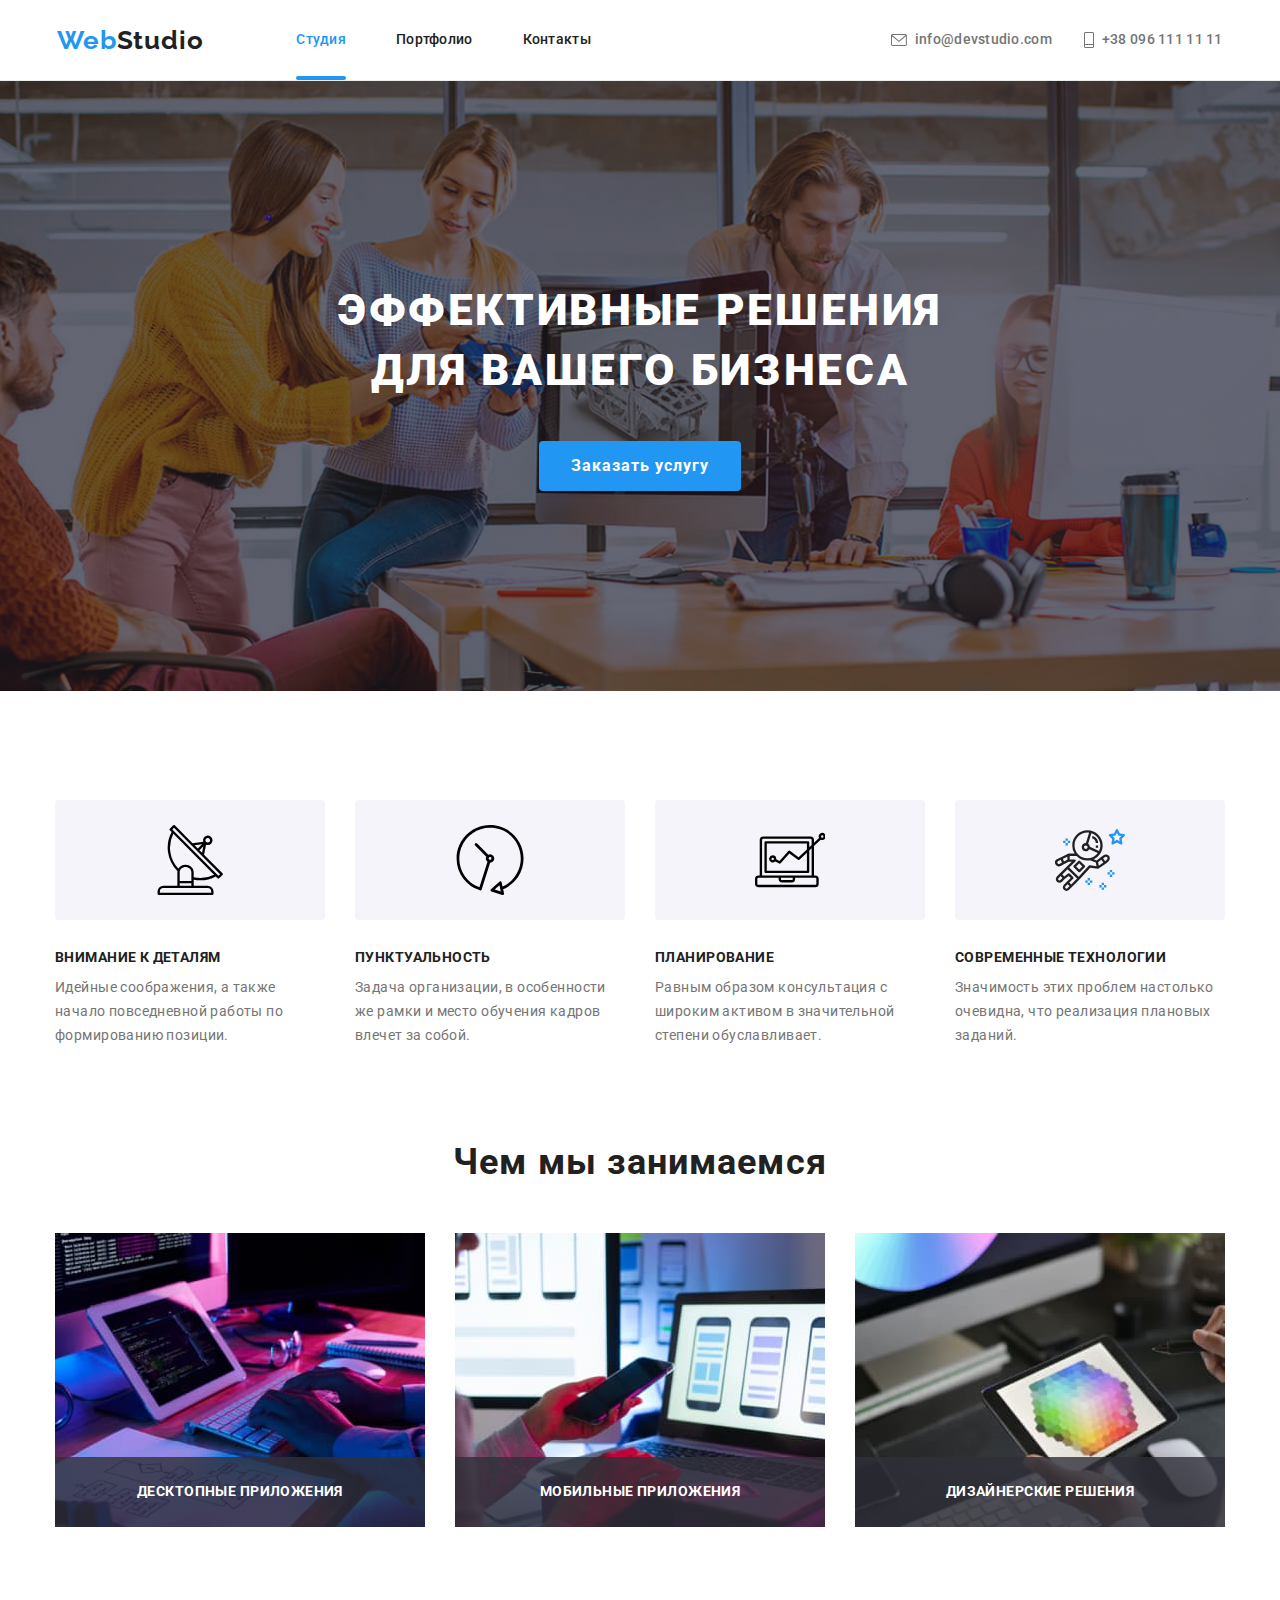
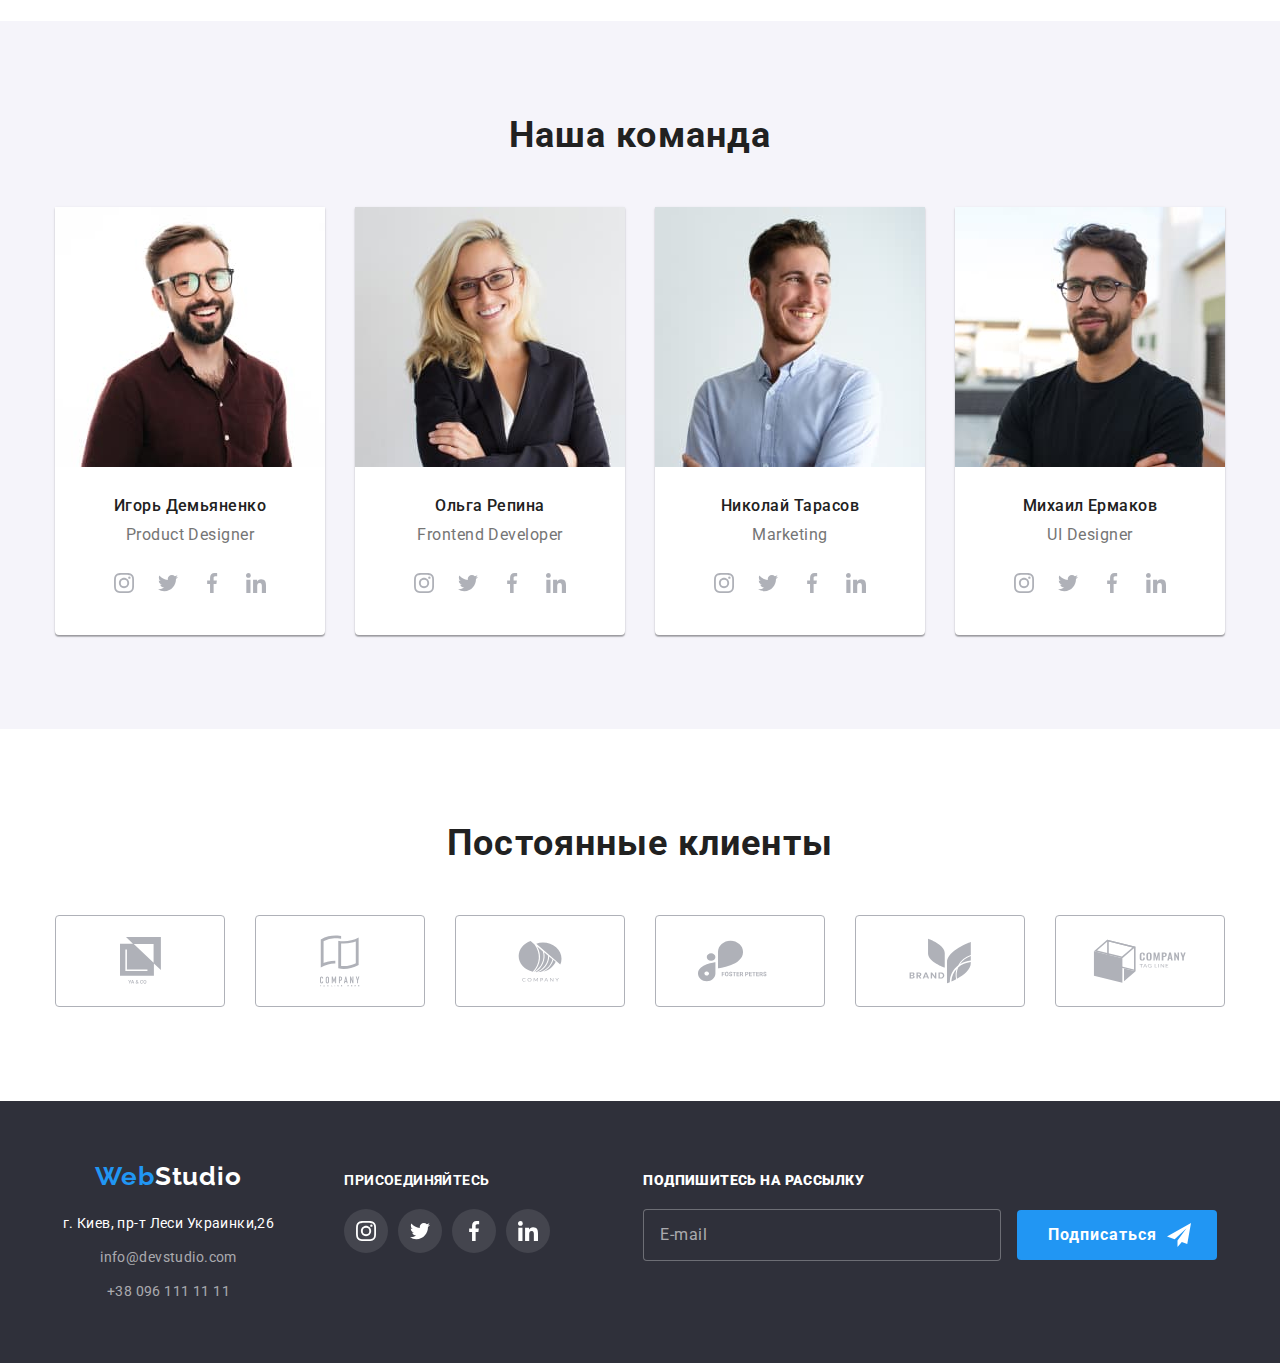
==== commit 15e88bc0: "add adaptive images for work section" ====
--- a/index.html
+++ b/index.html
@@ -54,21 +54,20 @@
       </li>
       </ul> 
 
-      <ul class="modile-list list">
-
-      <li class="mobile-list__item">
-         <a href="#"   class="mobile-list__link">Instagram</a>
-      </li>
-      <li class="mobile-list__item">
-         <a href="#" class="mobile-list__link">Twitter</a>
-      </li>
-      <li class="mobile-list__item">
-         <a href="#" class="mobile-list__link">Facebook</a>
-      </li>
-      <li class="mobile-list__item">
-         <a href="#" class="mobile-list__link">LinkedIn</a>
-      </li>
-      </ul> 
+      <ul class="mobile-list list">
+<li class="mobile-list__item">
+   <a href="#" class="mobile-list__link">Instagram</a>
+</li>
+<li class="mobile-list__item">
+   <a href="#" class="mobile-list__link">Twitter</a>
+</li>
+<li class="mobile-list__item">
+   <a href="#" class="mobile-list__link">Facebook</a>
+</li>
+<li class="mobile-list__item">
+   <a href="#" class="mobile-list__link">LinkedIn</a>
+</li>
+      </ul>
       </div>
       </nav>
       
@@ -80,7 +79,7 @@
          <h1 class="hero__title">Эффективные решения <br/> для вашего бизнеса</h1>
        <button  type="button" class="button-primary" data-modal-open>Заказать услугу</button>
       </div>  
-  </section>  
+  </section>     
    <!-- Наши преимущества -->
 <section class="features section "> 
    <div class="container ">
@@ -130,15 +129,24 @@
       <div class="container">
       <h3 class="work__title">Чем мы занимаемся</h3>
       <ul class="job-list list">
-         <li class="job-list__item"><img class="job-list__image" src="./imagesforhomwork/photo1.jpg" alt="Верстка дизайна сайта на компьютере" width="370"/>
+         <li class="job-list__item">
+            <img class="job-list__image" 
+            srcset="./imagesforhomwork/work-section-1-img1x.jpg 1x ,./imagesforhomwork/work-section-1-img@2x.jpg 2x"
+            src="./imagesforhomwork/photo1.jpg" alt="Верстка дизайна сайта на компьютере" width="370"/>
          <p class="job-list__text">Десктопные приложения</p></li>
 
-         <li class="job-list__item"><img class="job-list__image" src="./imagesforhomwork/photo-2.jpg" alt="Разработка мобильных предложений на компьютере" width="370"/>
+         <li class="job-list__item">
+            <img class="job-list__image"
+             srcset="./imagesforhomwork/work-section-2-img1x.jpg 1x ,./imagesforhomwork/work-section-2-img@2x.jpg 2x"
+            src="./imagesforhomwork/photo-2.jpg" alt="Разработка мобильных предложений на компьютере" width="370"/>
             <p class="job-list__text">Мобильные приложения</p></li>
 
-         <li class="job-list__item"><img class="job-list__image" src="./imagesforhomwork/photo-3.jpg" alt="Работа с палитрой на планшете" width="370"/>
+         <li class="job-list__item">
+            <img class="job-list__image" 
+             srcset="./imagesforhomwork/work-section-3-img1x.jpg 1x ,./imagesforhomwork/work-section-3-img@2x.jpg 2x"
+            src="./imagesforhomwork/photo-3.jpg" alt="Работа с палитрой на планшете" width="370"/>
             <p class="job-list__text">Дизайнерские решения</p></li>
-      </ul>
+      </ul>  
       </div>
    </section>
    <!-- Наша команда -->
@@ -354,7 +362,7 @@
 </li>
  </ul>
 </div>
- </section>
+ </section>   
  <!-- Постоянные клиенты -->
  <section class="clients section"> 
     <div class="container ">
--- a/css/main.min.css
+++ b/css/main.min.css
@@ -1 +1 @@
-html{-webkit-box-sizing:border-box;box-sizing:border-box}*,*::before *::after{-webkit-box-sizing:inherit;box-sizing:inherit}:root{--primary-text-color: #757575;--second-text-color: #212121;--accent-text-color: #2196F3;--accent-text-color-white: #FFFFFF;--footer-text-color: #FFFFFF99;--back-round-color: #FFFFFF;--back-round-color-footer-hero: #2F303A;--back-round-color-section: #E5E5E5;--back-round-color-team: #F5F4FA;--color-icon: #AFB1B8;--color-footer-icon-area: rgba(255, 255, 255, 0.1);--color-shadow-proects: rgba(0, 0, 0, 0.16);--cubic-bazer: cubic-bezier(0.4, 0, 0.2, 1);--overlay-color: rgba(33, 150, 243, 0.9)}body{background-color:var(--back-round-color);color:var(--primary-text-color);font-family:Roboto,Oxygen,Ubuntu,Cantarell,"Open Sans","Helvetica Neue",sans-serif;font-weight:400;font-style:normal}.list{padding:0;margin:0;list-style:none}img{display:block;width:100%;height:auto}.section{padding-top:94px;padding-bottom:94px}@media screen and (max-width: 1200px){.section{padding-top:60px;padding-bottom:60px}}.container{padding-left:15px;padding-right:15px;margin-left:auto;margin-right:auto}@media screen and (min-width: 480px){.container{width:480px}}@media screen and (min-width: 768px){.container{width:768px}}@media screen and (min-width: 1200px){.container{width:1200px}}.page-header{border-bottom-width:1px;border-bottom-style:solid;border-bottom-color:#ececec;position:relative}.logo{color:var(--accent-text-color);font-family:"Raleway",sans-serif;font-style:normal;font-weight:700;font-size:26px;line-height:1.19;letter-spacing:.03em;text-decoration:none}.logo__accent{color:var(--second-text-color)}.main-nav{display:-webkit-box;display:-ms-flexbox;display:flex;-webkit-box-align:center;-ms-flex-align:center;align-items:center;-webkit-box-pack:center;-ms-flex-pack:center;justify-content:center;min-height:60px}@media screen and (max-width: 768px){.main-nav{width:100%;-webkit-box-pack:justify;-ms-flex-pack:justify;justify-content:space-between}}.mobile-button{display:-webkit-inline-box;display:-ms-inline-flexbox;display:inline-flex;background-color:rgba(0,0,0,0);margin:0;padding:0;border:none;cursor:pointer}@media screen and (min-width: 768px){.mobile-button{display:none}}.mobile-button__icon-close{display:none}.mobile-button.is-open .mobile-button__icon-close{display:block}.mobile-button.is-open .mobile-button__icon-open{display:none}.menu-container{background-color:#fff;padding:48px 40px;text-align:center}@media screen and (max-width: 767px){.menu-container{display:none;position:absolute;top:100%;left:0;width:100%;z-index:900}.menu-container.is-open{display:block}}@media screen and (min-width: 768px){.menu-container{display:-webkit-box;display:-ms-flexbox;display:flex;-webkit-box-pack:center;-ms-flex-pack:center;justify-content:center;-webkit-box-align:center;-ms-flex-align:center;align-items:center;padding:0}}@media screen and (min-width: 1200px){.menu-container{gap:300px}}.site-nav{display:-webkit-box;display:-ms-flexbox;display:flex;-webkit-box-orient:vertical;-webkit-box-direction:normal;-ms-flex-direction:column;flex-direction:column;-webkit-box-align:start;-ms-flex-align:start;align-items:flex-start}@media screen and (max-width: 768px){.site-nav{margin-bottom:306px;margin-left:0}}@media screen and (min-width: 768px){.site-nav{-webkit-box-orient:horizontal;-webkit-box-direction:normal;-ms-flex-direction:row;flex-direction:row;gap:50px;margin-left:88px;margin-bottom:0}}@media screen and (min-width: 1200px){.site-nav{margin-left:93px}}.site-nav__link{position:relative;display:block;padding-top:16px;padding-bottom:16px;font-size:40px;line-height:1.17;color:var(--second-text-color);letter-spacing:.02em;text-decoration:none;-webkit-transition:color 250ms var(--cubic-bazer);transition:color 250ms var(--cubic-bazer)}@media screen and (min-width: 768px){.site-nav__link{padding-top:32px;padding-bottom:32px;font-weight:500;font-size:14px;line-height:1.14}}.site-nav__link:hover,.site-nav__link:focus{color:var(--accent-text-color);-webkit-transition:color 250ms var(--cubic-bazer);transition:color 250ms var(--cubic-bazer)}.site-nav__link::after{content:" ";position:absolute;width:100%;height:4px;border-radius:3px;left:0;bottom:0;background-color:var(--accent-text-color);opacity:0;-webkit-transition:opacity 250ms var(--cubic-bazer);transition:opacity 250ms var(--cubic-bazer)}@media screen and (max-width: 767px){.site-nav__link::after{display:none}}.site-nav__link:hover::after{opacity:1}.site-nav__link--current::after{opacity:1}.site-nav__link--current{color:var(--accent-text-color)}.contacts{display:-webkit-box;display:-ms-flexbox;display:flex;-webkit-box-orient:vertical;-webkit-box-direction:reverse;-ms-flex-direction:column-reverse;flex-direction:column-reverse}@media screen and (max-width: 768px){.contacts{margin-bottom:64px}}@media screen and (min-width: 768px){.contacts{-webkit-box-orient:vertical;-webkit-box-direction:normal;-ms-flex-direction:column;flex-direction:column;-webkit-box-pack:center;-ms-flex-pack:center;justify-content:center;margin-bottom:0}}@media screen and (min-width: 1200px){.contacts{display:-webkit-box;display:-ms-flexbox;display:flex;-webkit-box-orient:horizontal;-webkit-box-direction:normal;-ms-flex-direction:row;flex-direction:row;-webkit-box-align:center;-ms-flex-align:center;align-items:center}}@media screen and (min-width: 768px)and (max-width: 1199px){.contacts__item{margin-left:90px}}@media screen and (min-width: 1200px){.contacts__item:first-child{margin-right:32px}}.contacts__link{display:-webkit-box;display:-ms-flexbox;display:flex;-webkit-box-align:center;-ms-flex-align:center;align-items:center;padding-top:16px;padding-bottom:16px;color:var(--primary-text-color);font-weight:500;font-size:14px;line-height:1.14;letter-spacing:.02em;text-decoration:none;-webkit-transition:color 250ms var(--cubic-bazer);transition:color 250ms var(--cubic-bazer)}@media screen and (max-width: 768px){.contacts__link{font-size:34px;line-height:1.17}}@media screen and (min-width: 768px)and (max-width: 1200px){.contacts__link{padding:5px 0px;font-size:12px;line-height:1.14}}@media screen and (min-width: 1200px){.contacts__link{padding-top:32px;padding-bottom:32px}}.contacts__link:hover,.contacts__link:focus{color:var(--accent-text-color)}.contacts__icon{fill:currentColor;margin-right:10px;display:none}.contacts__icon:hover{fill:currentColor}@media screen and (min-width: 768px){.contacts__icon{display:block}}@media screen and (min-width: 768px){.contacts__icon{margin-right:8px}}.modile-list{display:-webkit-box;display:-ms-flexbox;display:flex}@media screen and (min-width: 768px){.modile-list{display:none}}.modile-list__item{border-right:1px solid rgba(33,33,33,.2);margin-right:10px}.modile-list__link{padding-right:10px;text-decoration:none;color:var(--accent-text-color);font-size:24px}.hero{max-width:1600px;margin-left:auto;margin-right:auto;background-image:-webkit-gradient(linear, left top, right top, from(rgba(47, 48, 58, 0.4)), to(rgba(47, 48, 58, 0.4))),url("../imagesforhomwork/herobaner.jpg");background-image:linear-gradient(to right, rgba(47, 48, 58, 0.4), rgba(47, 48, 58, 0.4)),url("../imagesforhomwork/herobaner.jpg");background-size:cover;background-repeat:no-repeat;background-position:center;background-color:var(--back-round-color-footer-hero);padding-top:118px;padding-bottom:118px;text-align:center}@media screen and (max-width: 576px){.hero{background-image:-webkit-gradient(linear, left top, right top, from(rgba(47, 48, 58, 0.4)), to(rgba(47, 48, 58, 0.4))),url("/imagesforhomwork/mobile-img1x.jpg");background-image:linear-gradient(to right, rgba(47, 48, 58, 0.4), rgba(47, 48, 58, 0.4)),url("/imagesforhomwork/mobile-img1x.jpg")}}@media not all,screen and (max-width: 576px)and (-webkit-min-device-pixel-ratio: 2),screen and (max-width: 576px)and (min-resolution: 192dpi),screen and (max-width: 576px)and (min-resolution: 2dppx){.hero{background-image:-webkit-gradient(linear, left top, right top, from(rgba(47, 48, 58, 0.4)), to(rgba(47, 48, 58, 0.4))),url("/imagesforhomwork/mobile-img@2x.jpg");background-image:linear-gradient(to right, rgba(47, 48, 58, 0.4), rgba(47, 48, 58, 0.4)),url("/imagesforhomwork/mobile-img@2x.jpg")}}@media screen and (min-width: 576px){.hero{background-image:-webkit-gradient(linear, left top, right top, from(rgba(47, 48, 58, 0.4)), to(rgba(47, 48, 58, 0.4))),url("/imagesforhomwork/tablet-img1x.jpg");background-image:linear-gradient(to right, rgba(47, 48, 58, 0.4), rgba(47, 48, 58, 0.4)),url("/imagesforhomwork/tablet-img1x.jpg")}}@media not all,screen and (min-width: 576px)and (-webkit-min-device-pixel-ratio: 2),screen and (min-width: 576px)and (min-resolution: 192dpi),screen and (min-width: 576px)and (min-resolution: 2dppx){.hero{background-image:-webkit-gradient(linear, left top, right top, from(rgba(47, 48, 58, 0.4)), to(rgba(47, 48, 58, 0.4))),url("/imagesforhomwork/tablet-img@2x.jpg");background-image:linear-gradient(to right, rgba(47, 48, 58, 0.4), rgba(47, 48, 58, 0.4)),url("/imagesforhomwork/tablet-img@2x.jpg")}}@media screen and (min-width: 1200px){.hero{padding-top:200px;padding-bottom:200px;background-image:-webkit-gradient(linear, left top, right top, from(rgba(47, 48, 58, 0.4)), to(rgba(47, 48, 58, 0.4))),url("/imagesforhomwork/dekstop-img1x.jpg");background-image:linear-gradient(to right, rgba(47, 48, 58, 0.4), rgba(47, 48, 58, 0.4)),url("/imagesforhomwork/dekstop-img1x.jpg")}}@media not all,screen and (min-width: 1200px)and (-webkit-min-device-pixel-ratio: 2),screen and (min-width: 1200px)and (min-resolution: 192dpi),screen and (min-width: 1200px)and (min-resolution: 2dppx){.hero{background-image:-webkit-gradient(linear, left top, right top, from(rgba(47, 48, 58, 0.4)), to(rgba(47, 48, 58, 0.4))),url("/imagesforhomwork/dekstop-img@2x.jpg");background-image:linear-gradient(to right, rgba(47, 48, 58, 0.4), rgba(47, 48, 58, 0.4)),url("/imagesforhomwork/dekstop-img@2x.jpg")}}.hero__title{margin-top:0;margin-bottom:40px;color:var(--accent-text-color-white);font-weight:900;font-size:44px;line-height:1.36;text-align:center;letter-spacing:.06em;text-transform:uppercase}@media screen and (max-width: 1199px){.hero__title{font-size:26px;line-height:1.61}}.button-primary{letter-spacing:.06em;cursor:pointer;-webkit-box-shadow:0px 4px 4px rgba(0,0,0,.15);box-shadow:0px 4px 4px rgba(0,0,0,.15);border-radius:4px;border:none;padding-top:10px;padding-bottom:10px;padding-left:32px;padding-right:32px;background-color:var(--accent-text-color);color:var(--accent-text-color-white);font-family:inherit;font-weight:700;font-size:16px;line-height:1.87}.portfolio__title{text-align:center;margin-top:0;margin-bottom:0;visibility:hidden}.portfolio-list-btn{margin-bottom:40px;display:-webkit-box;display:-ms-flexbox;display:flex;-ms-flex-wrap:wrap;flex-wrap:wrap;gap:8px}@media screen and (min-width: 768px){.portfolio-list-btn{-webkit-box-pack:center;-ms-flex-pack:center;justify-content:center}}.portfolio-list-btn__item{border-radius:4px;-webkit-transition:-webkit-box-shadow 250ms var(--cubic-bazer);transition:-webkit-box-shadow 250ms var(--cubic-bazer);transition:box-shadow 250ms var(--cubic-bazer);transition:box-shadow 250ms var(--cubic-bazer), -webkit-box-shadow 250ms var(--cubic-bazer)}.portfolio-list-btn__item:hover,.portfolio-list-btn__item:focus{-webkit-transition:-webkit-box-shadow 250ms var(--cubic-bazer);transition:-webkit-box-shadow 250ms var(--cubic-bazer);transition:box-shadow 250ms var(--cubic-bazer);transition:box-shadow 250ms var(--cubic-bazer), -webkit-box-shadow 250ms var(--cubic-bazer);-webkit-box-shadow:0 2px 2px 0 rgba(0,0,0,.12),0 1px 2px 0 rgba(0,0,0,.08),0 3px 1px 0 rgba(0,0,0,.1);box-shadow:0 2px 2px 0 rgba(0,0,0,.12),0 1px 2px 0 rgba(0,0,0,.08),0 3px 1px 0 rgba(0,0,0,.1)}.button-secondary{padding:6px 22px;border-radius:4px;border:none;background-color:var(--back-round-color-team);color:var(--second-text-color);font-family:"Roboto";font-style:normal;font-weight:500;font-size:16px;line-height:1.62;text-align:center;letter-spacing:.03em;-webkit-transition:color 250ms var(--cubic-bazer),background-color 250ms var(--cubic-bazer);transition:color 250ms var(--cubic-bazer),background-color 250ms var(--cubic-bazer);cursor:pointer}.button-secondary:hover,.button-secondary:focus{-webkit-transition:color 250ms var(--cubic-bazer),background-color 250ms var(--cubic-bazer);transition:color 250ms var(--cubic-bazer),background-color 250ms var(--cubic-bazer);background-color:var(--accent-text-color);color:var(--accent-text-color-white)}.portfolio-proects{display:-webkit-box;display:-ms-flexbox;display:flex;-ms-flex-wrap:wrap;flex-wrap:wrap;gap:30px}@media screen and (min-width: 1200px){.portfolio-proects{-webkit-box-pack:center;-ms-flex-pack:center;justify-content:center}}.portfolio-proects__item{width:450px;border:1px solid #eee;-webkit-transition:-webkit-box-shadow 250ms var(--cubic-bazer);transition:-webkit-box-shadow 250ms var(--cubic-bazer);transition:box-shadow 250ms var(--cubic-bazer);transition:box-shadow 250ms var(--cubic-bazer), -webkit-box-shadow 250ms var(--cubic-bazer)}@media screen and (min-width: 768px){.portfolio-proects__item{width:354px}}@media screen and (min-width: 1200px){.portfolio-proects__item{width:370px}}.portfolio-proects__item:hover,.portfolio-proects__item:focus{-webkit-box-shadow:1px 4px 6px 0 var(--color-shadow-proects),0 4px 4px 0 rgba(0,0,0,.06),0 1px 1px 0 rgba(0,0,0,.12);box-shadow:1px 4px 6px 0 var(--color-shadow-proects),0 4px 4px 0 rgba(0,0,0,.06),0 1px 1px 0 rgba(0,0,0,.12);-webkit-transition:-webkit-box-shadow 250ms var(--cubic-bazer);transition:-webkit-box-shadow 250ms var(--cubic-bazer);transition:box-shadow 250ms var(--cubic-bazer);transition:box-shadow 250ms var(--cubic-bazer), -webkit-box-shadow 250ms var(--cubic-bazer)}.portfolio-proects__link{margin:0;padding:0;text-decoration:none}.portfolio-proects__description{padding:20px 20px}@media screen and (min-width: 768px){.portfolio-proects__description{padding:18px 18px}}.portfolio-proects__title{margin-top:0px;margin-bottom:6px;color:var(--second-text-color);font-family:"Roboto";font-style:normal;font-weight:700;font-size:18px;line-height:2;letter-spacing:.06em}.portfolio-proects__text{margin-top:0;margin-bottom:0;color:var(--primary-text-color);font-family:"Roboto";font-style:normal;font-weight:400;font-size:16px;line-height:1.87;letter-spacing:.03em}.thumb-proects{position:relative;overflow:hidden}.thumb-proects__overlay{position:absolute;top:0;left:0;width:100%;height:100%;background-color:var(--overlay-color);-webkit-transform:translateY(100%);transform:translateY(100%);-webkit-transition:-webkit-transform 250ms var(--cubic-bazer);transition:-webkit-transform 250ms var(--cubic-bazer);transition:transform 250ms var(--cubic-bazer);transition:transform 250ms var(--cubic-bazer), -webkit-transform 250ms var(--cubic-bazer);padding:63px 24px}.thumb-proects__text-overlay{padding:0;margin:0;font-family:Roboto;font-weight:400;font-size:18px;line-height:1.55;letter-spacing:3%;color:var(--accent-text-color-white)}.portfolio-proects__item:hover .thumb-proects__overlay,.portfolio-proects__item:focus .thumb-proects__overlay{-webkit-transform:translateY(0);transform:translateY(0)}.features__title{margin-top:0;margin-bottom:0;text-align:center;color:var(--second-text-color);font-weight:700;font-size:14px;line-height:1.1;letter-spacing:.03em;text-transform:uppercase;visibility:hidden}@media screen and (min-width: 768px){.features-list{display:-webkit-box;display:-ms-flexbox;display:flex;-ms-flex-wrap:wrap;flex-wrap:wrap;margin:-15px}}@media screen and (max-width: 767px){.features-list__item:not(:last-child){margin-bottom:30px}}@media screen and (min-width: 768px){.features-list__item{width:calc((100% - 60px)/2);margin:15px}}@media screen and (min-width: 1200px){.features-list__item{width:calc((100% - 120px)/4);margin:15px}}.features-list__title{margin-top:0;margin-bottom:10px;color:var(--second-text-color);font-weight:700;font-size:14px;line-height:1.14;letter-spacing:.03em;text-transform:uppercase}.features-list__text{margin-top:0;margin-bottom:0;color:var(--primary-text-color);font-weight:400;font-size:14px;line-height:1.71;letter-spacing:.03em}.features-list__icon{height:120px;display:-webkit-box;display:-ms-flexbox;display:flex;-webkit-box-pack:center;-ms-flex-pack:center;justify-content:center;-webkit-box-align:center;-ms-flex-align:center;align-items:center;background-color:var(--back-round-color-team);margin-bottom:30px;border-radius:4px}.work{padding-top:0;padding-bottom:94px}.work__title{margin-top:0;margin-bottom:50px;color:var(--second-text-color);font-weight:700;font-size:36px;line-height:1.16;text-align:center;letter-spacing:.03em}@media screen and (max-width: 1200px){.work{display:none}}@media screen and (min-width: 1200px){.work{display:block}}.job-list{display:-webkit-box;display:-ms-flexbox;display:flex;-ms-flex-wrap:wrap;flex-wrap:wrap}.job-list__item{position:relative;overflow:hidden}.job-list__item:not(:last-child):not(:last-child){margin-right:30px}.job-list__image{display:block}.job-list__text{display:-webkit-box;display:-ms-flexbox;display:flex;-webkit-box-pack:center;-ms-flex-pack:center;justify-content:center;-webkit-box-align:center;-ms-flex-align:center;align-items:center;position:absolute;width:100%;height:70px;color:var(--accent-text-color-white);background-color:rgba(47,48,58,.8);left:0;bottom:0;margin:0;font-family:"Roboto";font-style:normal;font-weight:700;font-size:14px;line-height:1.14;letter-spacing:.03em;text-transform:uppercase}.team{background-color:var(--back-round-color-team)}.team__title{margin-top:0;margin-bottom:50px;color:var(--second-text-color);font-weight:700;font-size:36px;line-height:1.16;text-align:center;letter-spacing:.03em}.team-members{-webkit-box-pack:center;-ms-flex-pack:center;justify-content:center;text-align:center}@media screen and (min-width: 768px){.team-members{display:-webkit-box;display:-ms-flexbox;display:flex;-ms-flex-wrap:wrap;flex-wrap:wrap;margin:-15px}}.team-members__card{background-color:var(--back-round-color);-webkit-box-shadow:0px 1px 3px rgba(0,0,0,.12),0px 1px 1px rgba(0,0,0,.14),0px 2px 1px rgba(0,0,0,.2);box-shadow:0px 1px 3px rgba(0,0,0,.12),0px 1px 1px rgba(0,0,0,.14),0px 2px 1px rgba(0,0,0,.2);border-radius:0px 0px 4px 4px}@media screen and (max-width: 767px){.team-members__card:not(:last-child){margin-bottom:30px}}@media screen and (min-width: 768px){.team-members__card{width:calc((100% - 60px)/2);margin:15px}}@media screen and (min-width: 1200px){.team-members__card{width:calc((100% - 120px)/4);margin:15px}}.team-members__thumb{width:100%;margin-bottom:30px}.team-members__title{margin-top:0;margin-bottom:10px;color:var(--second-text-color);font-weight:500;font-size:16px;line-height:1.18;letter-spacing:.03em}.team-members__text{margin-top:0;margin-bottom:0;color:var(--primary-text-color);font-weight:400;font-size:16px;line-height:1.18;letter-spacing:.03em;margin-bottom:16px}.social-net{display:-webkit-box;display:-ms-flexbox;display:flex;list-style:none;padding-bottom:30px;-webkit-box-pack:center;-ms-flex-pack:center;justify-content:center}.social-net__link{display:-webkit-box;display:-ms-flexbox;display:flex;-webkit-box-pack:center;-ms-flex-pack:center;justify-content:center;-webkit-box-align:center;-ms-flex-align:center;align-items:center;width:44px;height:44px;border-radius:50% 50%;color:var(--color-icon);-webkit-transition:color 250ms var(--cubic-bazer),background-color 250ms var(--cubic-bazer);transition:color 250ms var(--cubic-bazer),background-color 250ms var(--cubic-bazer)}.social-net__link:hover,.social-net__link:focus{-webkit-transition:color 250ms var(--cubic-bazer),background-color 250ms var(--cubic-bazer);transition:color 250ms var(--cubic-bazer),background-color 250ms var(--cubic-bazer);color:var(--accent-text-color-white);background-color:var(--accent-text-color)}.social-net__icon{fill:currentColor}.clients__title{margin-top:0;margin-bottom:50px;color:var(--second-text-color);font-weight:700;font-size:36px;line-height:1.16;text-align:center;letter-spacing:.03em}@media screen and (max-width: 1199px){.clients__title{margin-bottom:30px;font-size:28px}}.constant-clients{display:-webkit-box;display:-ms-flexbox;display:flex;list-style:none;-webkit-box-pack:center;-ms-flex-pack:center;justify-content:center;margin:-15px}@media screen and (max-width: 1199px){.constant-clients{-ms-flex-wrap:wrap;flex-wrap:wrap}}.constant-clients__item{margin:15px}@media screen and (max-width: 767px){.constant-clients__item{width:calc((100% - 60px)/2)}}@media screen and (min-width: 768px)and (max-width: 1199px){.constant-clients__item{width:calc((100% - 90px)/3)}}@media screen and (min-width: 1200px){.constant-clients__item{width:calc(100% - 30px)}}.constant-clients__link{display:-webkit-box;display:-ms-flexbox;display:flex;-webkit-box-pack:center;-ms-flex-pack:center;justify-content:center;-webkit-box-align:center;-ms-flex-align:center;align-items:center;width:100%;height:92px;border:1px solid var(--color-icon);border-radius:4px;color:var(--color-icon);-webkit-transition:color 250ms var(--cubic-bazer),border-color 250ms var(--cubic-bazer);transition:color 250ms var(--cubic-bazer),border-color 250ms var(--cubic-bazer)}.constant-clients__link:hover,.constant-clients__link:focus{-webkit-transition:color 250ms var(--cubic-bazer),border-color 250ms var(--cubic-bazer);transition:color 250ms var(--cubic-bazer),border-color 250ms var(--cubic-bazer);color:var(--accent-text-color);border-color:var(--accent-text-color)}.constant-clients__icon:nth-child(-n+6){fill:currentColor}.footer{padding-top:60px;padding-bottom:60px;background-color:var(--back-round-color-footer-hero)}@media screen and (max-width: 1199px){.footer__navigation{display:-webkit-box;display:-ms-flexbox;display:flex;-ms-flex-wrap:wrap;flex-wrap:wrap;-webkit-box-pack:center;-ms-flex-pack:center;justify-content:center;-webkit-box-align:baseline;-ms-flex-align:baseline;align-items:baseline;-webkit-column-gap:165px;-moz-column-gap:165px;column-gap:165px}}@media screen and (min-width: 1200px){.footer__navigation{display:-webkit-box;display:-ms-flexbox;display:flex;-ms-flex-wrap:nowrap;flex-wrap:nowrap;-webkit-box-align:baseline;-ms-flex-align:baseline;align-items:baseline;-webkit-box-pack:center;-ms-flex-pack:center;justify-content:center}}.logo__footer-accent{margin-top:0;margin-bottom:0;color:var(--accent-text-color-white)}.footer-main{text-align:center}@media screen and (max-width: 1199px){.footer-main{margin-bottom:60px}}.footer-main__text{margin-top:20px;margin-bottom:10px;color:var(--accent-text-color-white);font-weight:400;font-size:14px;line-height:1.71;letter-spacing:.03em}.address-list__item:not(:last-child){margin-bottom:10px}.address-list__link{color:var(--footer-text-color);font-style:normal;font-weight:400;font-size:14px;line-height:1.71;letter-spacing:.03em;text-decoration:none;-webkit-transition:color 250ms var(--cubic-bazer);transition:color 250ms var(--cubic-bazer)}.address-list__link:hover,.address-list__link:focus{-webkit-transition:color 250ms var(--cubic-bazer);transition:color 250ms var(--cubic-bazer);color:var(--accent-text-color)}.footer-join{display:-webkit-box;display:-ms-flexbox;display:flex;-webkit-box-orient:vertical;-webkit-box-direction:normal;-ms-flex-direction:column;flex-direction:column;-webkit-box-align:center;-ms-flex-align:center;align-items:center;margin-bottom:60px}@media screen and (min-width: 768px){.footer-join{margin-bottom:0}}@media screen and (min-width: 1200px){.footer-join{margin-left:70px;-webkit-box-align:start;-ms-flex-align:start;align-items:flex-start}}.footer-join__title{font-family:Roboto;font-weight:700;font-style:normal;font-size:14px;color:var(--accent-text-color-white);text-transform:uppercase;line-height:1.14;letter-spacing:.03em;margin-top:0}.social-net{display:-webkit-box;display:-ms-flexbox;display:flex}.social-net__footer{list-style:none;margin-top:20px;padding:0}.social-net__item:not(:last-child){margin-right:10px}.social-net__link--footer{color:var(--accent-text-color-white);background-color:var(--color-footer-icon-area)}.social-net__icon--footer{fill:currentColor}@media screen and (max-width: 1199px){.footer-form{text-align:center}}@media screen and (min-width: 1200px){.footer-form{-webkit-box-align:end;-ms-flex-align:end;align-items:flex-end;margin-left:93px}}.footer-form__text{margin-top:0;margin-bottom:20px;font-size:14px;font-weight:900;line-height:1.14;letter-spacing:.03em;color:var(--accent-text-color-white);text-transform:uppercase}.footer-form__input{border:1px solid rgba(255,255,255,.3);border-radius:4px;background-color:var(--back-round-color-footer-hero);padding:16px 16px;-webkit-transition:border-color 250ms var(--cubic-bazer);transition:border-color 250ms var(--cubic-bazer);color:var(--accent-text-color-white)}@media screen and (min-width: 480px){.footer-form__input{width:450px}}@media screen and (min-width: 1200px){.footer-form__input{width:358px}}.footer-form__input::-webkit-input-placeholder{font-weight:400;font-size:16px;line-height:1.25;letter-spacing:.03em;color:rgba(255,255,255,.6)}.footer-form__input::-moz-placeholder{font-weight:400;font-size:16px;line-height:1.25;letter-spacing:.03em;color:rgba(255,255,255,.6)}.footer-form__input:-ms-input-placeholder{font-weight:400;font-size:16px;line-height:1.25;letter-spacing:.03em;color:rgba(255,255,255,.6)}.footer-form__input::-ms-input-placeholder{font-weight:400;font-size:16px;line-height:1.25;letter-spacing:.03em;color:rgba(255,255,255,.6)}.footer-form__input::placeholder{font-weight:400;font-size:16px;line-height:1.25;letter-spacing:.03em;color:rgba(255,255,255,.6)}.footer-form__input:hover,.footer-form__input:focus{border-color:var(--accent-text-color);outline:none}@media screen and (max-width: 1199px){.form-two{display:-webkit-box;display:-ms-flexbox;display:flex;-webkit-box-orient:vertical;-webkit-box-direction:normal;-ms-flex-direction:column;flex-direction:column;-webkit-box-align:center;-ms-flex-align:center;align-items:center}}.button-footer{position:relative;height:50px;width:200px;color:var(--accent-text-color-white);background-color:var(--accent-text-color);font-family:inherit;font-weight:700;font-size:16px;border-radius:4px;border:0;margin-top:20px;padding-top:10px;padding-bottom:10px;padding-left:30px;padding-right:60px;line-height:1.87;letter-spacing:.06em;cursor:pointer}@media screen and (min-width: 1200px){.button-footer{margin-top:0;margin-left:12px}}.button-footer__icon{margin-left:10px;top:50%;left:70%;-webkit-transform:translateY(-50%);transform:translateY(-50%);position:absolute}.backdrop{position:fixed;width:100%;height:100%;left:0;top:0;background:rgba(0,0,0,.2);opacity:1;-webkit-transition:opacity 250ms var(--cubic-bazer);transition:opacity 250ms var(--cubic-bazer);overflow-y:scroll}.backdrop.is-hidden{opacity:0;pointer-events:none}.backdrop.is-hidden .modal{-webkit-transform:scale(1.1) translate(-50%, -50%);transform:scale(1.1) translate(-50%, -50%)}.modal{position:absolute;top:50%;left:50%;-webkit-transform:scale(1) translate(-50%, -50%);transform:scale(1) translate(-50%, -50%)}.modal{-webkit-transition:-webkit-transform 250ms var(--cubic-bazer);transition:-webkit-transform 250ms var(--cubic-bazer);transition:transform 250ms var(--cubic-bazer);transition:transform 250ms var(--cubic-bazer), -webkit-transform 250ms var(--cubic-bazer);background-color:var(--back-round-color);-webkit-box-shadow:0px 1px 3px rgba(0,0,0,.12),0px 1px 1px rgba(0,0,0,.14),0px 2px 1px rgba(0,0,0,.2);box-shadow:0px 1px 3px rgba(0,0,0,.12),0px 1px 1px rgba(0,0,0,.14),0px 2px 1px rgba(0,0,0,.2);border-radius:4px}@media screen and (min-width: 480px)and (max-width: 1199px){.modal{width:450px}}@media screen and (min-width: 1200px){.modal{min-width:528px;min-height:581px}}.modal__button-close{position:absolute;display:-webkit-box;display:-ms-flexbox;display:flex;-webkit-box-pack:center;-ms-flex-pack:center;justify-content:center;-webkit-box-align:center;-ms-flex-align:center;align-items:center;width:30px;height:30px;top:8px;right:8px;background-color:var(--back-round-color);border:1px solid rgba(0,0,0,.1);border-radius:50%;margin:0;padding:0;cursor:pointer;color:#212121;-webkit-transition:color 250ms var(--cubic-bazer);transition:color 250ms var(--cubic-bazer)}.modal__button-close:hover{color:var(--accent-text-color);-webkit-transition:color 250ms var(--cubic-bazer);transition:color 250ms var(--cubic-bazer)}.modal__close-icon{fill:currentColor}.modal-inner{padding:40px 40px}.modal-inner__title{margin-top:0;margin-bottom:12px;font-family:Roboto;font-weight:700;font-size:20px;line-height:1.15;color:var(--second-text-color);text-align:center;letter-spacing:.03rem}.form-field{display:-webkit-box;display:-ms-flexbox;display:flex;-webkit-box-orient:vertical;-webkit-box-direction:normal;-ms-flex-direction:column;flex-direction:column;margin-bottom:10px}.form-field:nth-child(4){margin-bottom:0}.form-field__label{font-size:12px;line-height:1.16;font-weight:400;margin-bottom:4px;color:var(--primary-text-color)}.form-field__input{width:100%;height:40px;border:1px solid rgba(33,33,33,.2);border-radius:4px;padding-left:2rem;padding-top:.875rem;padding-bottom:.875rem;padding-right:.875rem;-webkit-transition:border 250ms var(--cubic-bazer);transition:border 250ms var(--cubic-bazer)}.form-field__inner{position:relative}.form-field__icon{position:absolute;top:50%;left:1rem;-webkit-transform:translateY(-50%);transform:translateY(-50%);fill:var(--second-text-color);-webkit-transition:fill 250ms var(--cubic-bazer);transition:fill 250ms var(--cubic-bazer)}.form-field__input:focus,.form-field__input:hover,.form-field__input:hover+.form-field__icon,.form-field__input:focus+.form-field__icon{fill:#2196f3;border-color:#2196f3;outline:none}.form-field__textarea{width:100%;height:120px;padding:.875rem .875rem;border:1px solid rgba(33,33,33,.2);border-radius:4px;resize:none;-webkit-transition:border 259ms var(--cubic-bazer);transition:border 259ms var(--cubic-bazer)}.form-field__textarea:focus,.form-field__textarea:hover{border-color:#2196f3;outline:none}.form-field__textarea::-webkit-input-placeholder{font-weight:400;font-size:14px;line-height:1.14;color:rgba(117,117,117,.5);letter-spacing:.01rem}.form-field__textarea::-moz-placeholder{font-weight:400;font-size:14px;line-height:1.14;color:rgba(117,117,117,.5);letter-spacing:.01rem}.form-field__textarea:-ms-input-placeholder{font-weight:400;font-size:14px;line-height:1.14;color:rgba(117,117,117,.5);letter-spacing:.01rem}.form-field__textarea::-ms-input-placeholder{font-weight:400;font-size:14px;line-height:1.14;color:rgba(117,117,117,.5);letter-spacing:.01rem}.form-field__textarea::placeholder{font-weight:400;font-size:14px;line-height:1.14;color:rgba(117,117,117,.5);letter-spacing:.01rem}.check-box__label{position:relative;display:-webkit-box;display:-ms-flexbox;display:flex;-webkit-box-align:center;-ms-flex-align:center;align-items:center;color:var(--primary-text-color);font-size:14px;line-height:1.71;letter-spacing:.06em;padding-left:20px;margin-top:20px;margin-bottom:30px}.check-box__link{text-decoration:underline;color:var(--accent-text-color)}.check-box__input{position:absolute;width:1px;height:1px;margin:-1px;border:0;padding:0;clip:rect(0 0 0 0);overflow:hidden}.check-box__icon{opacity:0;-webkit-transition:opacity 250ms var(--cubic-bazer);transition:opacity 250ms var(--cubic-bazer);width:16px;height:16px;border-radius:2px;background-color:#fff;-webkit-transition:background-color 250ms var(--cubic-bazer);transition:background-color 250ms var(--cubic-bazer);border:2px solid var(--second-text-color);-webkit-transition:border 250ms var(--cubic-bazer);transition:border 250ms var(--cubic-bazer);position:absolute;top:50%;left:0;-webkit-transform:translateY(-50%);transform:translateY(-50%)}.check-box__input:checked+.check-box__icon{opacity:1;-webkit-transition:opacity 250ms var(--cubic-bazer);transition:opacity 250ms var(--cubic-bazer);background-color:#2196f3;-webkit-transition:background-color 250ms var(--cubic-bazer);transition:background-color 250ms var(--cubic-bazer);border-color:#2196f3;-webkit-transition:border 250ms var(--cubic-bazer);transition:border 250ms var(--cubic-bazer)}.check-box__icon1{position:absolute;top:50%;left:0;-webkit-transform:translateY(-50%);transform:translateY(-50%);opacity:1;-webkit-transition:opacity 250ms var(--cubic-bazer);transition:opacity 250ms var(--cubic-bazer)}.check-box__input:checked~.check-box__icon1{opacity:0;-webkit-transition:opacity 250ms var(--cubic-bazer);transition:opacity 250ms var(--cubic-bazer)}.send-button{display:block;margin-left:auto;margin-right:auto;height:50px;width:200px;color:var(--accent-text-color-white);background-color:var(--accent-text-color);font-family:inherit;font-weight:700;font-size:16px;-webkit-box-shadow:0px 4px 4px 0px rgba(0,0,0,.15);box-shadow:0px 4px 4px 0px rgba(0,0,0,.15);border-radius:4px;border:0;padding-top:10px;padding-bottom:10px;padding-left:55px;padding-right:55px;line-height:1.87;letter-spacing:.06em;cursor:pointer}/*# sourceMappingURL=main.min.css.map */+html{-webkit-box-sizing:border-box;box-sizing:border-box}*,*::before *::after{-webkit-box-sizing:inherit;box-sizing:inherit}:root{--primary-text-color: #757575;--second-text-color: #212121;--accent-text-color: #2196F3;--accent-text-color-white: #FFFFFF;--footer-text-color: #FFFFFF99;--back-round-color: #FFFFFF;--back-round-color-footer-hero: #2F303A;--back-round-color-section: #E5E5E5;--back-round-color-team: #F5F4FA;--color-icon: #AFB1B8;--color-footer-icon-area: rgba(255, 255, 255, 0.1);--color-shadow-proects: rgba(0, 0, 0, 0.16);--cubic-bazer: cubic-bezier(0.4, 0, 0.2, 1);--overlay-color: rgba(33, 150, 243, 0.9)}body{background-color:var(--back-round-color);color:var(--primary-text-color);font-family:Roboto,Oxygen,Ubuntu,Cantarell,"Open Sans","Helvetica Neue",sans-serif;font-weight:400;font-style:normal}.list{padding:0;margin:0;list-style:none}img{display:block;width:100%;height:auto}.section{padding-top:94px;padding-bottom:94px}@media screen and (max-width: 1200px){.section{padding-top:60px;padding-bottom:60px}}.container{padding-left:15px;padding-right:15px;margin-left:auto;margin-right:auto}@media screen and (min-width: 480px){.container{width:480px}}@media screen and (min-width: 768px){.container{width:768px}}@media screen and (min-width: 1200px){.container{width:1200px}}.page-header{border-bottom-width:1px;border-bottom-style:solid;border-bottom-color:#ececec;position:relative}.logo{color:var(--accent-text-color);font-family:"Raleway",sans-serif;font-style:normal;font-weight:700;font-size:26px;line-height:1.19;letter-spacing:.03em;text-decoration:none}.logo__accent{color:var(--second-text-color)}.main-nav{display:-webkit-box;display:-ms-flexbox;display:flex;-webkit-box-align:center;-ms-flex-align:center;align-items:center;-webkit-box-pack:center;-ms-flex-pack:center;justify-content:center;min-height:60px}@media screen and (max-width: 768px){.main-nav{width:100%;-webkit-box-pack:justify;-ms-flex-pack:justify;justify-content:space-between}}.mobile-button{display:-webkit-inline-box;display:-ms-inline-flexbox;display:inline-flex;background-color:rgba(0,0,0,0);margin:0;padding:0;border:none;cursor:pointer}@media screen and (min-width: 768px){.mobile-button{display:none}}.mobile-button:hover .mobile-button__icon-open{fill:var(--accent-text-color)}.mobile-button:hover .mobile-button__icon-close{fill:var(--accent-text-color)}.mobile-button__icon-close{display:none}.mobile-button.is-open .mobile-button__icon-close{display:block}.mobile-button.is-open .mobile-button__icon-open{display:none}.menu-container{background-color:#fff;padding:48px 40px;text-align:center}@media screen and (max-width: 767px){.menu-container{display:none;position:absolute;top:100%;left:0;width:100%;z-index:900}.menu-container.is-open{display:block}}@media screen and (min-width: 768px){.menu-container{display:-webkit-box;display:-ms-flexbox;display:flex;-webkit-box-pack:center;-ms-flex-pack:center;justify-content:center;-webkit-box-align:center;-ms-flex-align:center;align-items:center;padding:0}}@media screen and (min-width: 1200px){.menu-container{gap:300px}}.site-nav{display:-webkit-box;display:-ms-flexbox;display:flex;-webkit-box-orient:vertical;-webkit-box-direction:normal;-ms-flex-direction:column;flex-direction:column;-webkit-box-align:start;-ms-flex-align:start;align-items:flex-start}@media screen and (max-width: 768px){.site-nav{margin-bottom:306px;margin-left:0}}@media screen and (min-width: 768px){.site-nav{-webkit-box-orient:horizontal;-webkit-box-direction:normal;-ms-flex-direction:row;flex-direction:row;gap:50px;margin-left:88px;margin-bottom:0}}@media screen and (min-width: 1200px){.site-nav{margin-left:93px}}.site-nav__link{position:relative;display:block;padding-top:16px;padding-bottom:16px;font-size:40px;line-height:1.17;color:var(--second-text-color);letter-spacing:.02em;text-decoration:none;-webkit-transition:color 250ms var(--cubic-bazer);transition:color 250ms var(--cubic-bazer)}@media screen and (min-width: 768px){.site-nav__link{padding-top:32px;padding-bottom:32px;font-weight:500;font-size:14px;line-height:1.14}}.site-nav__link:hover,.site-nav__link:focus{color:var(--accent-text-color);-webkit-transition:color 250ms var(--cubic-bazer);transition:color 250ms var(--cubic-bazer)}.site-nav__link::after{content:" ";position:absolute;width:100%;height:4px;border-radius:3px;left:0;bottom:0;background-color:var(--accent-text-color);opacity:0;-webkit-transition:opacity 250ms var(--cubic-bazer);transition:opacity 250ms var(--cubic-bazer)}@media screen and (max-width: 767px){.site-nav__link::after{display:none}}.site-nav__link:hover::after{opacity:1}.site-nav__link--current::after{opacity:1}.site-nav__link--current{color:var(--accent-text-color)}.contacts{display:-webkit-box;display:-ms-flexbox;display:flex;-webkit-box-orient:vertical;-webkit-box-direction:reverse;-ms-flex-direction:column-reverse;flex-direction:column-reverse}@media screen and (max-width: 768px){.contacts{margin-bottom:64px}}@media screen and (min-width: 768px){.contacts{-webkit-box-orient:vertical;-webkit-box-direction:normal;-ms-flex-direction:column;flex-direction:column;-webkit-box-pack:center;-ms-flex-pack:center;justify-content:center;margin-bottom:0}}@media screen and (min-width: 1200px){.contacts{display:-webkit-box;display:-ms-flexbox;display:flex;-webkit-box-orient:horizontal;-webkit-box-direction:normal;-ms-flex-direction:row;flex-direction:row;-webkit-box-align:center;-ms-flex-align:center;align-items:center}}@media screen and (min-width: 768px)and (max-width: 1199px){.contacts__item{margin-left:90px}}@media screen and (min-width: 1200px){.contacts__item:first-child{margin-right:32px}}.contacts__link{display:-webkit-box;display:-ms-flexbox;display:flex;-webkit-box-align:center;-ms-flex-align:center;align-items:center;padding-top:16px;padding-bottom:16px;color:var(--primary-text-color);font-weight:500;font-size:14px;line-height:1.14;letter-spacing:.02em;text-decoration:none;-webkit-transition:color 250ms var(--cubic-bazer);transition:color 250ms var(--cubic-bazer)}@media screen and (max-width: 768px){.contacts__link{font-size:34px;line-height:1.17}}@media screen and (min-width: 768px)and (max-width: 1200px){.contacts__link{padding:5px 0px;font-size:12px;line-height:1.14}}@media screen and (min-width: 1200px){.contacts__link{padding-top:32px;padding-bottom:32px}}.contacts__link:hover,.contacts__link:focus{color:var(--accent-text-color)}.contacts__icon{fill:currentColor;margin-right:10px;display:none}.contacts__icon:hover{fill:currentColor}@media screen and (min-width: 768px){.contacts__icon{display:block}}@media screen and (min-width: 768px){.contacts__icon{margin-right:8px}}.mobile-list{display:-webkit-box;display:-ms-flexbox;display:flex}@media screen and (min-width: 768px){.mobile-list{display:none}}.mobile-list__item{border-right:1px solid rgba(33,33,33,.2);margin-right:10px}.mobile-list__link{padding-right:10px;text-decoration:none;color:var(--accent-text-color);font-size:24px}.hero{max-width:1600px;margin-left:auto;margin-right:auto;background-image:-webkit-gradient(linear, left top, right top, from(rgba(47, 48, 58, 0.4)), to(rgba(47, 48, 58, 0.4))),url("../imagesforhomwork/herobaner.jpg");background-image:linear-gradient(to right, rgba(47, 48, 58, 0.4), rgba(47, 48, 58, 0.4)),url("../imagesforhomwork/herobaner.jpg");background-size:cover;background-repeat:no-repeat;background-position:center;background-color:var(--back-round-color-footer-hero);padding-top:118px;padding-bottom:118px;text-align:center}@media screen and (max-width: 576px){.hero{background-image:-webkit-gradient(linear, left top, right top, from(rgba(47, 48, 58, 0.4)), to(rgba(47, 48, 58, 0.4))),url("/imagesforhomwork/mobile-img1x.jpg");background-image:linear-gradient(to right, rgba(47, 48, 58, 0.4), rgba(47, 48, 58, 0.4)),url("/imagesforhomwork/mobile-img1x.jpg")}}@media not all,screen and (max-width: 576px)and (-webkit-min-device-pixel-ratio: 2),screen and (max-width: 576px)and (min-resolution: 192dpi),screen and (max-width: 576px)and (min-resolution: 2dppx){.hero{background-image:-webkit-gradient(linear, left top, right top, from(rgba(47, 48, 58, 0.4)), to(rgba(47, 48, 58, 0.4))),url("/imagesforhomwork/mobile-img@2x.jpg");background-image:linear-gradient(to right, rgba(47, 48, 58, 0.4), rgba(47, 48, 58, 0.4)),url("/imagesforhomwork/mobile-img@2x.jpg")}}@media screen and (min-width: 576px){.hero{background-image:-webkit-gradient(linear, left top, right top, from(rgba(47, 48, 58, 0.4)), to(rgba(47, 48, 58, 0.4))),url("/imagesforhomwork/tablet-img1x.jpg");background-image:linear-gradient(to right, rgba(47, 48, 58, 0.4), rgba(47, 48, 58, 0.4)),url("/imagesforhomwork/tablet-img1x.jpg")}}@media not all,screen and (min-width: 576px)and (-webkit-min-device-pixel-ratio: 2),screen and (min-width: 576px)and (min-resolution: 192dpi),screen and (min-width: 576px)and (min-resolution: 2dppx){.hero{background-image:-webkit-gradient(linear, left top, right top, from(rgba(47, 48, 58, 0.4)), to(rgba(47, 48, 58, 0.4))),url("/imagesforhomwork/tablet-img@2x.jpg");background-image:linear-gradient(to right, rgba(47, 48, 58, 0.4), rgba(47, 48, 58, 0.4)),url("/imagesforhomwork/tablet-img@2x.jpg")}}@media screen and (min-width: 1200px){.hero{padding-top:200px;padding-bottom:200px;background-image:-webkit-gradient(linear, left top, right top, from(rgba(47, 48, 58, 0.4)), to(rgba(47, 48, 58, 0.4))),url("/imagesforhomwork/dekstop-img1x.jpg");background-image:linear-gradient(to right, rgba(47, 48, 58, 0.4), rgba(47, 48, 58, 0.4)),url("/imagesforhomwork/dekstop-img1x.jpg")}}@media not all,screen and (min-width: 1200px)and (-webkit-min-device-pixel-ratio: 2),screen and (min-width: 1200px)and (min-resolution: 192dpi),screen and (min-width: 1200px)and (min-resolution: 2dppx){.hero{background-image:-webkit-gradient(linear, left top, right top, from(rgba(47, 48, 58, 0.4)), to(rgba(47, 48, 58, 0.4))),url("/imagesforhomwork/dekstop-img@2x.jpg");background-image:linear-gradient(to right, rgba(47, 48, 58, 0.4), rgba(47, 48, 58, 0.4)),url("/imagesforhomwork/dekstop-img@2x.jpg")}}.hero__title{margin-top:0;margin-bottom:40px;color:var(--accent-text-color-white);font-weight:900;font-size:44px;line-height:1.36;text-align:center;letter-spacing:.06em;text-transform:uppercase}@media screen and (max-width: 1199px){.hero__title{font-size:26px;line-height:1.61}}.button-primary{letter-spacing:.06em;cursor:pointer;-webkit-box-shadow:0px 4px 4px rgba(0,0,0,.15);box-shadow:0px 4px 4px rgba(0,0,0,.15);border-radius:4px;border:none;padding-top:10px;padding-bottom:10px;padding-left:32px;padding-right:32px;background-color:var(--accent-text-color);color:var(--accent-text-color-white);font-family:inherit;font-weight:700;font-size:16px;line-height:1.87}.portfolio__title{text-align:center;margin-top:0;margin-bottom:0;visibility:hidden}.portfolio-list-btn{margin-bottom:40px;display:-webkit-box;display:-ms-flexbox;display:flex;-ms-flex-wrap:wrap;flex-wrap:wrap;gap:8px}@media screen and (min-width: 768px){.portfolio-list-btn{-webkit-box-pack:center;-ms-flex-pack:center;justify-content:center}}.portfolio-list-btn__item{border-radius:4px;-webkit-transition:-webkit-box-shadow 250ms var(--cubic-bazer);transition:-webkit-box-shadow 250ms var(--cubic-bazer);transition:box-shadow 250ms var(--cubic-bazer);transition:box-shadow 250ms var(--cubic-bazer), -webkit-box-shadow 250ms var(--cubic-bazer)}.portfolio-list-btn__item:hover,.portfolio-list-btn__item:focus{-webkit-transition:-webkit-box-shadow 250ms var(--cubic-bazer);transition:-webkit-box-shadow 250ms var(--cubic-bazer);transition:box-shadow 250ms var(--cubic-bazer);transition:box-shadow 250ms var(--cubic-bazer), -webkit-box-shadow 250ms var(--cubic-bazer);-webkit-box-shadow:0 2px 2px 0 rgba(0,0,0,.12),0 1px 2px 0 rgba(0,0,0,.08),0 3px 1px 0 rgba(0,0,0,.1);box-shadow:0 2px 2px 0 rgba(0,0,0,.12),0 1px 2px 0 rgba(0,0,0,.08),0 3px 1px 0 rgba(0,0,0,.1)}.button-secondary{padding:6px 22px;border-radius:4px;border:none;background-color:var(--back-round-color-team);color:var(--second-text-color);font-family:"Roboto";font-style:normal;font-weight:500;font-size:16px;line-height:1.62;text-align:center;letter-spacing:.03em;-webkit-transition:color 250ms var(--cubic-bazer),background-color 250ms var(--cubic-bazer);transition:color 250ms var(--cubic-bazer),background-color 250ms var(--cubic-bazer);cursor:pointer}.button-secondary:hover,.button-secondary:focus{-webkit-transition:color 250ms var(--cubic-bazer),background-color 250ms var(--cubic-bazer);transition:color 250ms var(--cubic-bazer),background-color 250ms var(--cubic-bazer);background-color:var(--accent-text-color);color:var(--accent-text-color-white)}.portfolio-proects{display:-webkit-box;display:-ms-flexbox;display:flex;-ms-flex-wrap:wrap;flex-wrap:wrap;gap:30px}@media screen and (min-width: 1200px){.portfolio-proects{-webkit-box-pack:center;-ms-flex-pack:center;justify-content:center}}.portfolio-proects__item{width:450px;border:1px solid #eee;-webkit-transition:-webkit-box-shadow 250ms var(--cubic-bazer);transition:-webkit-box-shadow 250ms var(--cubic-bazer);transition:box-shadow 250ms var(--cubic-bazer);transition:box-shadow 250ms var(--cubic-bazer), -webkit-box-shadow 250ms var(--cubic-bazer)}@media screen and (min-width: 768px){.portfolio-proects__item{width:354px}}@media screen and (min-width: 1200px){.portfolio-proects__item{width:370px}}.portfolio-proects__item:hover,.portfolio-proects__item:focus{-webkit-box-shadow:1px 4px 6px 0 var(--color-shadow-proects),0 4px 4px 0 rgba(0,0,0,.06),0 1px 1px 0 rgba(0,0,0,.12);box-shadow:1px 4px 6px 0 var(--color-shadow-proects),0 4px 4px 0 rgba(0,0,0,.06),0 1px 1px 0 rgba(0,0,0,.12);-webkit-transition:-webkit-box-shadow 250ms var(--cubic-bazer);transition:-webkit-box-shadow 250ms var(--cubic-bazer);transition:box-shadow 250ms var(--cubic-bazer);transition:box-shadow 250ms var(--cubic-bazer), -webkit-box-shadow 250ms var(--cubic-bazer)}.portfolio-proects__link{margin:0;padding:0;text-decoration:none}.portfolio-proects__description{padding:20px 20px}@media screen and (min-width: 768px){.portfolio-proects__description{padding:18px 18px}}.portfolio-proects__title{margin-top:0px;margin-bottom:6px;color:var(--second-text-color);font-family:"Roboto";font-style:normal;font-weight:700;font-size:18px;line-height:2;letter-spacing:.06em}.portfolio-proects__text{margin-top:0;margin-bottom:0;color:var(--primary-text-color);font-family:"Roboto";font-style:normal;font-weight:400;font-size:16px;line-height:1.87;letter-spacing:.03em}.thumb-proects{position:relative;overflow:hidden}.thumb-proects__overlay{position:absolute;top:0;left:0;width:100%;height:100%;background-color:var(--overlay-color);-webkit-transform:translateY(100%);transform:translateY(100%);-webkit-transition:-webkit-transform 250ms var(--cubic-bazer);transition:-webkit-transform 250ms var(--cubic-bazer);transition:transform 250ms var(--cubic-bazer);transition:transform 250ms var(--cubic-bazer), -webkit-transform 250ms var(--cubic-bazer);padding:63px 24px}.thumb-proects__text-overlay{padding:0;margin:0;font-family:Roboto;font-weight:400;font-size:18px;line-height:1.55;letter-spacing:3%;color:var(--accent-text-color-white)}.portfolio-proects__item:hover .thumb-proects__overlay,.portfolio-proects__item:focus .thumb-proects__overlay{-webkit-transform:translateY(0);transform:translateY(0)}.features__title{margin-top:0;margin-bottom:0;text-align:center;color:var(--second-text-color);font-weight:700;font-size:14px;line-height:1.1;letter-spacing:.03em;text-transform:uppercase;visibility:hidden}@media screen and (min-width: 768px){.features-list{display:-webkit-box;display:-ms-flexbox;display:flex;-ms-flex-wrap:wrap;flex-wrap:wrap;margin:-15px}}@media screen and (max-width: 767px){.features-list__item:not(:last-child){margin-bottom:30px}}@media screen and (min-width: 768px){.features-list__item{width:calc((100% - 60px)/2);margin:15px}}@media screen and (min-width: 1200px){.features-list__item{width:calc((100% - 120px)/4);margin:15px}}.features-list__title{margin-top:0;margin-bottom:10px;color:var(--second-text-color);font-weight:700;font-size:14px;line-height:1.14;letter-spacing:.03em;text-transform:uppercase}.features-list__text{margin-top:0;margin-bottom:0;color:var(--primary-text-color);font-weight:400;font-size:14px;line-height:1.71;letter-spacing:.03em}.features-list__icon{height:120px;display:-webkit-box;display:-ms-flexbox;display:flex;-webkit-box-pack:center;-ms-flex-pack:center;justify-content:center;-webkit-box-align:center;-ms-flex-align:center;align-items:center;background-color:var(--back-round-color-team);margin-bottom:30px;border-radius:4px}.work{padding-top:0;padding-bottom:94px}.work__title{margin-top:0;margin-bottom:50px;color:var(--second-text-color);font-weight:700;font-size:36px;line-height:1.16;text-align:center;letter-spacing:.03em}@media screen and (max-width: 1200px){.work{display:none}}@media screen and (min-width: 1200px){.work{display:block}}.job-list{display:-webkit-box;display:-ms-flexbox;display:flex;-ms-flex-wrap:wrap;flex-wrap:wrap}.job-list__item{position:relative;overflow:hidden}.job-list__item:not(:last-child):not(:last-child){margin-right:30px}.job-list__image{display:block}.job-list__text{display:-webkit-box;display:-ms-flexbox;display:flex;-webkit-box-pack:center;-ms-flex-pack:center;justify-content:center;-webkit-box-align:center;-ms-flex-align:center;align-items:center;position:absolute;width:100%;height:70px;color:var(--accent-text-color-white);background-color:rgba(47,48,58,.8);left:0;bottom:0;margin:0;font-family:"Roboto";font-style:normal;font-weight:700;font-size:14px;line-height:1.14;letter-spacing:.03em;text-transform:uppercase}.team{background-color:var(--back-round-color-team)}.team__title{margin-top:0;margin-bottom:50px;color:var(--second-text-color);font-weight:700;font-size:36px;line-height:1.16;text-align:center;letter-spacing:.03em}.team-members{-webkit-box-pack:center;-ms-flex-pack:center;justify-content:center;text-align:center}@media screen and (min-width: 768px){.team-members{display:-webkit-box;display:-ms-flexbox;display:flex;-ms-flex-wrap:wrap;flex-wrap:wrap;margin:-15px}}.team-members__card{background-color:var(--back-round-color);-webkit-box-shadow:0px 1px 3px rgba(0,0,0,.12),0px 1px 1px rgba(0,0,0,.14),0px 2px 1px rgba(0,0,0,.2);box-shadow:0px 1px 3px rgba(0,0,0,.12),0px 1px 1px rgba(0,0,0,.14),0px 2px 1px rgba(0,0,0,.2);border-radius:0px 0px 4px 4px}@media screen and (max-width: 767px){.team-members__card:not(:last-child){margin-bottom:30px}}@media screen and (min-width: 768px){.team-members__card{width:calc((100% - 60px)/2);margin:15px}}@media screen and (min-width: 1200px){.team-members__card{width:calc((100% - 120px)/4);margin:15px}}.team-members__thumb{width:100%;margin-bottom:30px}.team-members__title{margin-top:0;margin-bottom:10px;color:var(--second-text-color);font-weight:500;font-size:16px;line-height:1.18;letter-spacing:.03em}.team-members__text{margin-top:0;margin-bottom:0;color:var(--primary-text-color);font-weight:400;font-size:16px;line-height:1.18;letter-spacing:.03em;margin-bottom:16px}.social-net{display:-webkit-box;display:-ms-flexbox;display:flex;list-style:none;padding-bottom:30px;-webkit-box-pack:center;-ms-flex-pack:center;justify-content:center}.social-net__link{display:-webkit-box;display:-ms-flexbox;display:flex;-webkit-box-pack:center;-ms-flex-pack:center;justify-content:center;-webkit-box-align:center;-ms-flex-align:center;align-items:center;width:44px;height:44px;border-radius:50% 50%;color:var(--color-icon);-webkit-transition:color 250ms var(--cubic-bazer),background-color 250ms var(--cubic-bazer);transition:color 250ms var(--cubic-bazer),background-color 250ms var(--cubic-bazer)}.social-net__link:hover,.social-net__link:focus{-webkit-transition:color 250ms var(--cubic-bazer),background-color 250ms var(--cubic-bazer);transition:color 250ms var(--cubic-bazer),background-color 250ms var(--cubic-bazer);color:var(--accent-text-color-white);background-color:var(--accent-text-color)}.social-net__icon{fill:currentColor}.clients__title{margin-top:0;margin-bottom:50px;color:var(--second-text-color);font-weight:700;font-size:36px;line-height:1.16;text-align:center;letter-spacing:.03em}@media screen and (max-width: 1199px){.clients__title{margin-bottom:30px;font-size:28px}}.constant-clients{display:-webkit-box;display:-ms-flexbox;display:flex;list-style:none;-webkit-box-pack:center;-ms-flex-pack:center;justify-content:center;margin:-15px}@media screen and (max-width: 1199px){.constant-clients{-ms-flex-wrap:wrap;flex-wrap:wrap}}.constant-clients__item{margin:15px}@media screen and (max-width: 767px){.constant-clients__item{width:calc((100% - 60px)/2)}}@media screen and (min-width: 768px)and (max-width: 1199px){.constant-clients__item{width:calc((100% - 90px)/3)}}@media screen and (min-width: 1200px){.constant-clients__item{width:calc(100% - 30px)}}.constant-clients__link{display:-webkit-box;display:-ms-flexbox;display:flex;-webkit-box-pack:center;-ms-flex-pack:center;justify-content:center;-webkit-box-align:center;-ms-flex-align:center;align-items:center;width:100%;height:92px;border:1px solid var(--color-icon);border-radius:4px;color:var(--color-icon);-webkit-transition:color 250ms var(--cubic-bazer),border-color 250ms var(--cubic-bazer);transition:color 250ms var(--cubic-bazer),border-color 250ms var(--cubic-bazer)}.constant-clients__link:hover,.constant-clients__link:focus{-webkit-transition:color 250ms var(--cubic-bazer),border-color 250ms var(--cubic-bazer);transition:color 250ms var(--cubic-bazer),border-color 250ms var(--cubic-bazer);color:var(--accent-text-color);border-color:var(--accent-text-color)}.constant-clients__icon:nth-child(-n+6){fill:currentColor}.footer{padding-top:60px;padding-bottom:60px;background-color:var(--back-round-color-footer-hero)}@media screen and (max-width: 1199px){.footer__navigation{display:-webkit-box;display:-ms-flexbox;display:flex;-ms-flex-wrap:wrap;flex-wrap:wrap;-webkit-box-pack:center;-ms-flex-pack:center;justify-content:center;-webkit-box-align:baseline;-ms-flex-align:baseline;align-items:baseline;-webkit-column-gap:165px;-moz-column-gap:165px;column-gap:165px}}@media screen and (min-width: 1200px){.footer__navigation{display:-webkit-box;display:-ms-flexbox;display:flex;-ms-flex-wrap:nowrap;flex-wrap:nowrap;-webkit-box-align:baseline;-ms-flex-align:baseline;align-items:baseline;-webkit-box-pack:center;-ms-flex-pack:center;justify-content:center}}.logo__footer-accent{margin-top:0;margin-bottom:0;color:var(--accent-text-color-white)}.footer-main{text-align:center}@media screen and (max-width: 1199px){.footer-main{margin-bottom:60px}}.footer-main__text{margin-top:20px;margin-bottom:10px;color:var(--accent-text-color-white);font-weight:400;font-size:14px;line-height:1.71;letter-spacing:.03em}.address-list__item:not(:last-child){margin-bottom:10px}.address-list__link{color:var(--footer-text-color);font-style:normal;font-weight:400;font-size:14px;line-height:1.71;letter-spacing:.03em;text-decoration:none;-webkit-transition:color 250ms var(--cubic-bazer);transition:color 250ms var(--cubic-bazer)}.address-list__link:hover,.address-list__link:focus{-webkit-transition:color 250ms var(--cubic-bazer);transition:color 250ms var(--cubic-bazer);color:var(--accent-text-color)}.footer-join{display:-webkit-box;display:-ms-flexbox;display:flex;-webkit-box-orient:vertical;-webkit-box-direction:normal;-ms-flex-direction:column;flex-direction:column;-webkit-box-align:center;-ms-flex-align:center;align-items:center;margin-bottom:60px}@media screen and (min-width: 768px){.footer-join{margin-bottom:0}}@media screen and (min-width: 1200px){.footer-join{margin-left:70px;-webkit-box-align:start;-ms-flex-align:start;align-items:flex-start}}.footer-join__title{font-family:Roboto;font-weight:700;font-style:normal;font-size:14px;color:var(--accent-text-color-white);text-transform:uppercase;line-height:1.14;letter-spacing:.03em;margin-top:0}.social-net{display:-webkit-box;display:-ms-flexbox;display:flex}.social-net__footer{list-style:none;margin-top:20px;padding:0}.social-net__item:not(:last-child){margin-right:10px}.social-net__link--footer{color:var(--accent-text-color-white);background-color:var(--color-footer-icon-area)}.social-net__icon--footer{fill:currentColor}@media screen and (max-width: 1199px){.footer-form{text-align:center}}@media screen and (min-width: 1200px){.footer-form{-webkit-box-align:end;-ms-flex-align:end;align-items:flex-end;margin-left:93px}}.footer-form__text{margin-top:0;margin-bottom:20px;font-size:14px;font-weight:900;line-height:1.14;letter-spacing:.03em;color:var(--accent-text-color-white);text-transform:uppercase}.footer-form__input{border:1px solid rgba(255,255,255,.3);border-radius:4px;background-color:var(--back-round-color-footer-hero);padding:16px 16px;-webkit-transition:border-color 250ms var(--cubic-bazer);transition:border-color 250ms var(--cubic-bazer);color:var(--accent-text-color-white)}@media screen and (min-width: 480px){.footer-form__input{width:450px}}@media screen and (min-width: 1200px){.footer-form__input{width:358px}}.footer-form__input::-webkit-input-placeholder{font-weight:400;font-size:16px;line-height:1.25;letter-spacing:.03em;color:rgba(255,255,255,.6)}.footer-form__input::-moz-placeholder{font-weight:400;font-size:16px;line-height:1.25;letter-spacing:.03em;color:rgba(255,255,255,.6)}.footer-form__input:-ms-input-placeholder{font-weight:400;font-size:16px;line-height:1.25;letter-spacing:.03em;color:rgba(255,255,255,.6)}.footer-form__input::-ms-input-placeholder{font-weight:400;font-size:16px;line-height:1.25;letter-spacing:.03em;color:rgba(255,255,255,.6)}.footer-form__input::placeholder{font-weight:400;font-size:16px;line-height:1.25;letter-spacing:.03em;color:rgba(255,255,255,.6)}.footer-form__input:hover,.footer-form__input:focus{border-color:var(--accent-text-color);outline:none}@media screen and (max-width: 1199px){.form-two{display:-webkit-box;display:-ms-flexbox;display:flex;-webkit-box-orient:vertical;-webkit-box-direction:normal;-ms-flex-direction:column;flex-direction:column;-webkit-box-align:center;-ms-flex-align:center;align-items:center}}.button-footer{position:relative;height:50px;width:200px;color:var(--accent-text-color-white);background-color:var(--accent-text-color);font-family:inherit;font-weight:700;font-size:16px;border-radius:4px;border:0;margin-top:20px;padding-top:10px;padding-bottom:10px;padding-left:30px;padding-right:60px;line-height:1.87;letter-spacing:.06em;cursor:pointer}@media screen and (min-width: 1200px){.button-footer{margin-top:0;margin-left:12px}}.button-footer__icon{margin-left:10px;top:50%;left:70%;-webkit-transform:translateY(-50%);transform:translateY(-50%);position:absolute}.backdrop{position:fixed;width:100%;height:100%;left:0;top:0;background:rgba(0,0,0,.2);opacity:1;-webkit-transition:opacity 250ms var(--cubic-bazer);transition:opacity 250ms var(--cubic-bazer);overflow-y:scroll}.backdrop.is-hidden{opacity:0;pointer-events:none}.backdrop.is-hidden .modal{-webkit-transform:scale(1.1) translate(-50%, -50%);transform:scale(1.1) translate(-50%, -50%)}.modal{position:absolute;top:50%;left:50%;-webkit-transform:scale(1) translate(-50%, -50%);transform:scale(1) translate(-50%, -50%)}.modal{-webkit-transition:-webkit-transform 250ms var(--cubic-bazer);transition:-webkit-transform 250ms var(--cubic-bazer);transition:transform 250ms var(--cubic-bazer);transition:transform 250ms var(--cubic-bazer), -webkit-transform 250ms var(--cubic-bazer);background-color:var(--back-round-color);-webkit-box-shadow:0px 1px 3px rgba(0,0,0,.12),0px 1px 1px rgba(0,0,0,.14),0px 2px 1px rgba(0,0,0,.2);box-shadow:0px 1px 3px rgba(0,0,0,.12),0px 1px 1px rgba(0,0,0,.14),0px 2px 1px rgba(0,0,0,.2);border-radius:4px}@media screen and (min-width: 480px)and (max-width: 1199px){.modal{width:450px}}@media screen and (min-width: 1200px){.modal{min-width:528px;min-height:581px}}.modal__button-close{position:absolute;display:-webkit-box;display:-ms-flexbox;display:flex;-webkit-box-pack:center;-ms-flex-pack:center;justify-content:center;-webkit-box-align:center;-ms-flex-align:center;align-items:center;width:30px;height:30px;top:8px;right:8px;background-color:var(--back-round-color);border:1px solid rgba(0,0,0,.1);border-radius:50%;margin:0;padding:0;cursor:pointer;color:#212121;-webkit-transition:color 250ms var(--cubic-bazer);transition:color 250ms var(--cubic-bazer)}.modal__button-close:hover{color:var(--accent-text-color);-webkit-transition:color 250ms var(--cubic-bazer);transition:color 250ms var(--cubic-bazer)}.modal__close-icon{fill:currentColor}.modal-inner{padding:40px 40px}.modal-inner__title{margin-top:0;margin-bottom:12px;font-family:Roboto;font-weight:700;font-size:20px;line-height:1.15;color:var(--second-text-color);text-align:center;letter-spacing:.03rem}.form-field{display:-webkit-box;display:-ms-flexbox;display:flex;-webkit-box-orient:vertical;-webkit-box-direction:normal;-ms-flex-direction:column;flex-direction:column;margin-bottom:10px}.form-field:nth-child(4){margin-bottom:0}.form-field__label{font-size:12px;line-height:1.16;font-weight:400;margin-bottom:4px;color:var(--primary-text-color)}.form-field__input{width:100%;height:40px;border:1px solid rgba(33,33,33,.2);border-radius:4px;padding-left:2rem;padding-top:.875rem;padding-bottom:.875rem;padding-right:.875rem;-webkit-transition:border 250ms var(--cubic-bazer);transition:border 250ms var(--cubic-bazer)}.form-field__inner{position:relative}.form-field__icon{position:absolute;top:50%;left:1rem;-webkit-transform:translateY(-50%);transform:translateY(-50%);fill:var(--second-text-color);-webkit-transition:fill 250ms var(--cubic-bazer);transition:fill 250ms var(--cubic-bazer)}.form-field__input:focus,.form-field__input:hover,.form-field__input:hover+.form-field__icon,.form-field__input:focus+.form-field__icon{fill:#2196f3;border-color:#2196f3;outline:none}.form-field__textarea{width:100%;height:120px;padding:.875rem .875rem;border:1px solid rgba(33,33,33,.2);border-radius:4px;resize:none;-webkit-transition:border 259ms var(--cubic-bazer);transition:border 259ms var(--cubic-bazer)}.form-field__textarea:focus,.form-field__textarea:hover{border-color:#2196f3;outline:none}.form-field__textarea::-webkit-input-placeholder{font-weight:400;font-size:14px;line-height:1.14;color:rgba(117,117,117,.5);letter-spacing:.01rem}.form-field__textarea::-moz-placeholder{font-weight:400;font-size:14px;line-height:1.14;color:rgba(117,117,117,.5);letter-spacing:.01rem}.form-field__textarea:-ms-input-placeholder{font-weight:400;font-size:14px;line-height:1.14;color:rgba(117,117,117,.5);letter-spacing:.01rem}.form-field__textarea::-ms-input-placeholder{font-weight:400;font-size:14px;line-height:1.14;color:rgba(117,117,117,.5);letter-spacing:.01rem}.form-field__textarea::placeholder{font-weight:400;font-size:14px;line-height:1.14;color:rgba(117,117,117,.5);letter-spacing:.01rem}.check-box__label{position:relative;display:-webkit-box;display:-ms-flexbox;display:flex;-webkit-box-align:center;-ms-flex-align:center;align-items:center;color:var(--primary-text-color);font-size:14px;line-height:1.71;letter-spacing:.06em;padding-left:20px;margin-top:20px;margin-bottom:30px}.check-box__link{text-decoration:underline;color:var(--accent-text-color)}.check-box__input{position:absolute;width:1px;height:1px;margin:-1px;border:0;padding:0;clip:rect(0 0 0 0);overflow:hidden}.check-box__icon{opacity:0;-webkit-transition:opacity 250ms var(--cubic-bazer);transition:opacity 250ms var(--cubic-bazer);width:16px;height:16px;border-radius:2px;background-color:#fff;-webkit-transition:background-color 250ms var(--cubic-bazer);transition:background-color 250ms var(--cubic-bazer);border:2px solid var(--second-text-color);-webkit-transition:border 250ms var(--cubic-bazer);transition:border 250ms var(--cubic-bazer);position:absolute;top:50%;left:0;-webkit-transform:translateY(-50%);transform:translateY(-50%)}.check-box__input:checked+.check-box__icon{opacity:1;-webkit-transition:opacity 250ms var(--cubic-bazer);transition:opacity 250ms var(--cubic-bazer);background-color:#2196f3;-webkit-transition:background-color 250ms var(--cubic-bazer);transition:background-color 250ms var(--cubic-bazer);border-color:#2196f3;-webkit-transition:border 250ms var(--cubic-bazer);transition:border 250ms var(--cubic-bazer)}.check-box__icon1{position:absolute;top:50%;left:0;-webkit-transform:translateY(-50%);transform:translateY(-50%);opacity:1;-webkit-transition:opacity 250ms var(--cubic-bazer);transition:opacity 250ms var(--cubic-bazer)}.check-box__input:checked~.check-box__icon1{opacity:0;-webkit-transition:opacity 250ms var(--cubic-bazer);transition:opacity 250ms var(--cubic-bazer)}.send-button{display:block;margin-left:auto;margin-right:auto;height:50px;width:200px;color:var(--accent-text-color-white);background-color:var(--accent-text-color);font-family:inherit;font-weight:700;font-size:16px;-webkit-box-shadow:0px 4px 4px 0px rgba(0,0,0,.15);box-shadow:0px 4px 4px 0px rgba(0,0,0,.15);border-radius:4px;border:0;padding-top:10px;padding-bottom:10px;padding-left:55px;padding-right:55px;line-height:1.87;letter-spacing:.06em;cursor:pointer}/*# sourceMappingURL=main.min.css.map */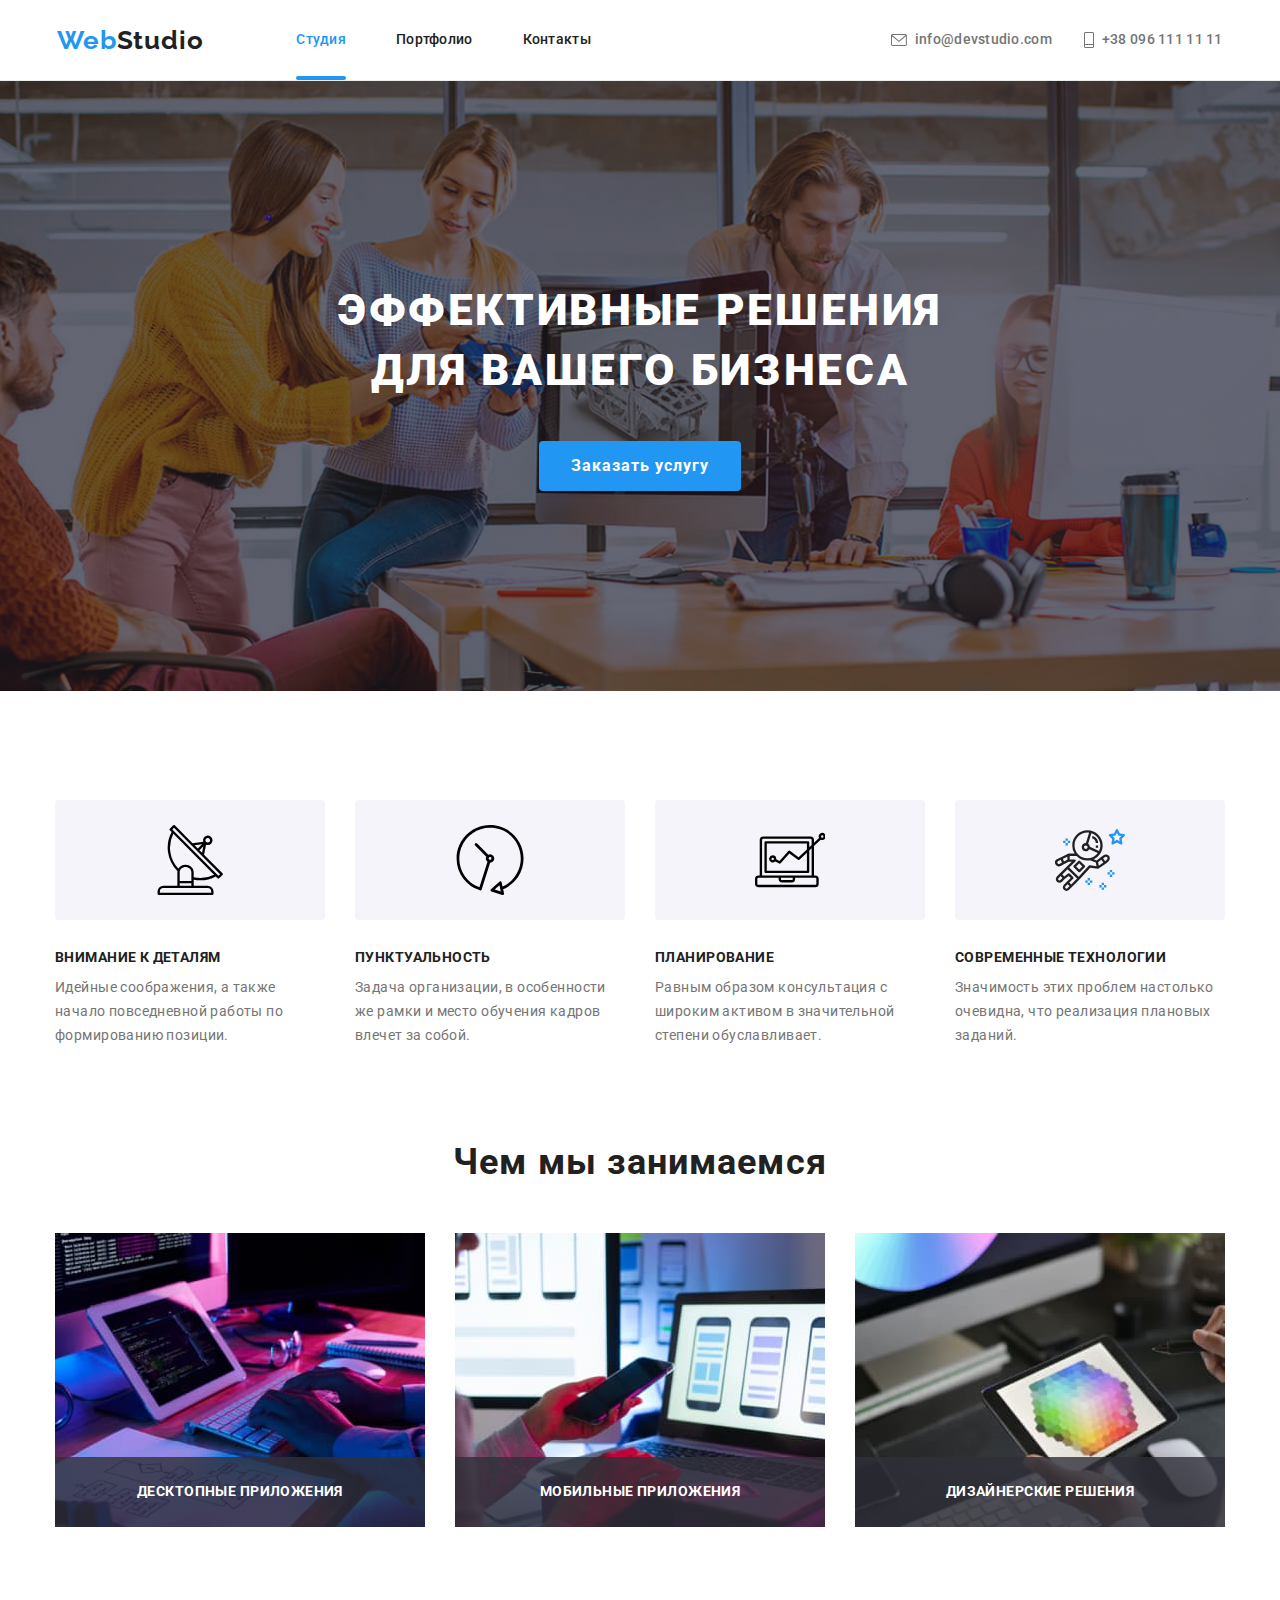
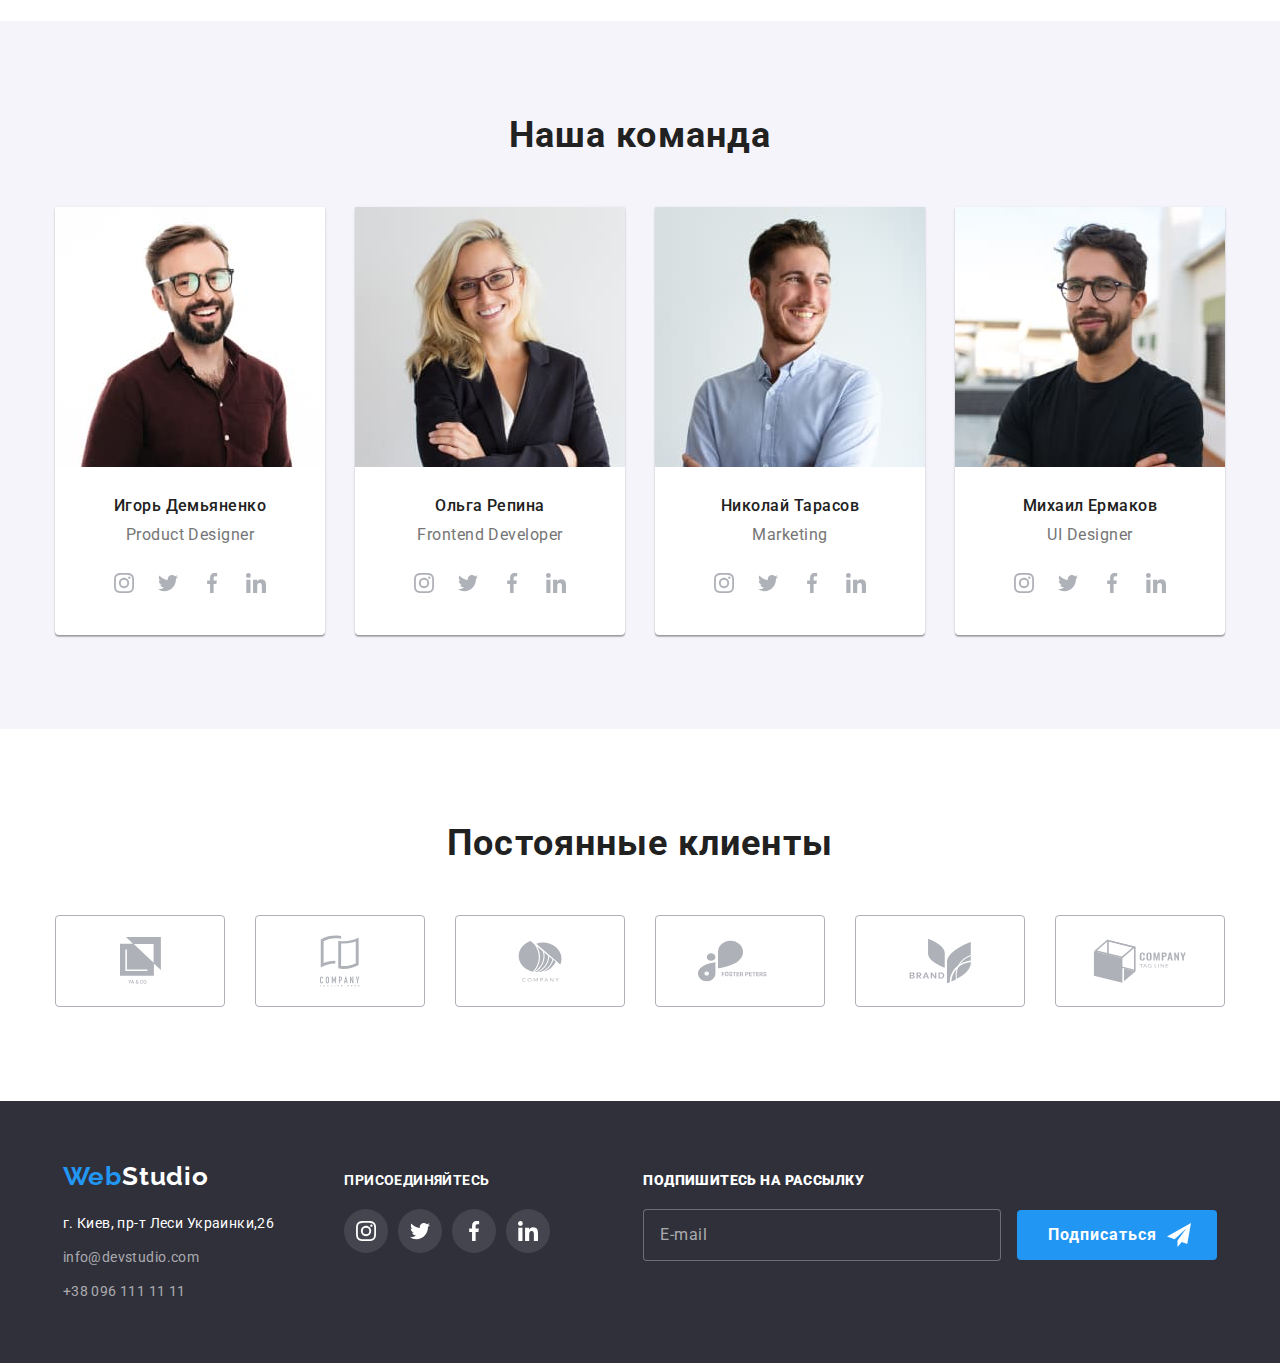
==== commit 304b591a: "add some corrections for homework-8" ====
--- a/index.html
+++ b/index.html
@@ -24,9 +24,10 @@
 aria-controls="menu-container">
    <svg width="40" height="40" aria-label="Переключатель мобильного меню">
       <use class="mobile-button__icon-open" href="./imagesforhomwork/sprite.svg#icon-menu-header-open_40px"></use>
-      <use class="mobile-button__icon-close" href="./imagesforhomwork/sprite.svg#icon-menu-header-close_40px"></use>
-      
-      
+      </svg>
+      
+      <svg class="cross-icon" width="40" height="40" aria-label="Переключатель мобильного меню">
+      <use class="mobile-button__icon-close" href="./imagesforhomwork/sprite.svg#icon-menu-header-close_40px"></use> 
    </svg>
 </button>
      
--- a/css/main.min.css
+++ b/css/main.min.css
@@ -1 +1 @@
-html{-webkit-box-sizing:border-box;box-sizing:border-box}*,*::before *::after{-webkit-box-sizing:inherit;box-sizing:inherit}:root{--primary-text-color: #757575;--second-text-color: #212121;--accent-text-color: #2196F3;--accent-text-color-white: #FFFFFF;--footer-text-color: #FFFFFF99;--back-round-color: #FFFFFF;--back-round-color-footer-hero: #2F303A;--back-round-color-section: #E5E5E5;--back-round-color-team: #F5F4FA;--color-icon: #AFB1B8;--color-footer-icon-area: rgba(255, 255, 255, 0.1);--color-shadow-proects: rgba(0, 0, 0, 0.16);--cubic-bazer: cubic-bezier(0.4, 0, 0.2, 1);--overlay-color: rgba(33, 150, 243, 0.9)}body{background-color:var(--back-round-color);color:var(--primary-text-color);font-family:Roboto,Oxygen,Ubuntu,Cantarell,"Open Sans","Helvetica Neue",sans-serif;font-weight:400;font-style:normal}.list{padding:0;margin:0;list-style:none}img{display:block;width:100%;height:auto}.section{padding-top:94px;padding-bottom:94px}@media screen and (max-width: 1200px){.section{padding-top:60px;padding-bottom:60px}}.container{padding-left:15px;padding-right:15px;margin-left:auto;margin-right:auto}@media screen and (min-width: 480px){.container{width:480px}}@media screen and (min-width: 768px){.container{width:768px}}@media screen and (min-width: 1200px){.container{width:1200px}}.page-header{border-bottom-width:1px;border-bottom-style:solid;border-bottom-color:#ececec;position:relative}.logo{color:var(--accent-text-color);font-family:"Raleway",sans-serif;font-style:normal;font-weight:700;font-size:26px;line-height:1.19;letter-spacing:.03em;text-decoration:none}.logo__accent{color:var(--second-text-color)}.main-nav{display:-webkit-box;display:-ms-flexbox;display:flex;-webkit-box-align:center;-ms-flex-align:center;align-items:center;-webkit-box-pack:center;-ms-flex-pack:center;justify-content:center;min-height:60px}@media screen and (max-width: 768px){.main-nav{width:100%;-webkit-box-pack:justify;-ms-flex-pack:justify;justify-content:space-between}}.mobile-button{display:-webkit-inline-box;display:-ms-inline-flexbox;display:inline-flex;background-color:rgba(0,0,0,0);margin:0;padding:0;border:none;cursor:pointer}@media screen and (min-width: 768px){.mobile-button{display:none}}.mobile-button:hover .mobile-button__icon-open{fill:var(--accent-text-color)}.mobile-button:hover .mobile-button__icon-close{fill:var(--accent-text-color)}.mobile-button__icon-close{display:none}.mobile-button.is-open .mobile-button__icon-close{display:block}.mobile-button.is-open .mobile-button__icon-open{display:none}.menu-container{background-color:#fff;padding:48px 40px;text-align:center}@media screen and (max-width: 767px){.menu-container{display:none;position:absolute;top:100%;left:0;width:100%;z-index:900}.menu-container.is-open{display:block}}@media screen and (min-width: 768px){.menu-container{display:-webkit-box;display:-ms-flexbox;display:flex;-webkit-box-pack:center;-ms-flex-pack:center;justify-content:center;-webkit-box-align:center;-ms-flex-align:center;align-items:center;padding:0}}@media screen and (min-width: 1200px){.menu-container{gap:300px}}.site-nav{display:-webkit-box;display:-ms-flexbox;display:flex;-webkit-box-orient:vertical;-webkit-box-direction:normal;-ms-flex-direction:column;flex-direction:column;-webkit-box-align:start;-ms-flex-align:start;align-items:flex-start}@media screen and (max-width: 768px){.site-nav{margin-bottom:306px;margin-left:0}}@media screen and (min-width: 768px){.site-nav{-webkit-box-orient:horizontal;-webkit-box-direction:normal;-ms-flex-direction:row;flex-direction:row;gap:50px;margin-left:88px;margin-bottom:0}}@media screen and (min-width: 1200px){.site-nav{margin-left:93px}}.site-nav__link{position:relative;display:block;padding-top:16px;padding-bottom:16px;font-size:40px;line-height:1.17;color:var(--second-text-color);letter-spacing:.02em;text-decoration:none;-webkit-transition:color 250ms var(--cubic-bazer);transition:color 250ms var(--cubic-bazer)}@media screen and (min-width: 768px){.site-nav__link{padding-top:32px;padding-bottom:32px;font-weight:500;font-size:14px;line-height:1.14}}.site-nav__link:hover,.site-nav__link:focus{color:var(--accent-text-color);-webkit-transition:color 250ms var(--cubic-bazer);transition:color 250ms var(--cubic-bazer)}.site-nav__link::after{content:" ";position:absolute;width:100%;height:4px;border-radius:3px;left:0;bottom:0;background-color:var(--accent-text-color);opacity:0;-webkit-transition:opacity 250ms var(--cubic-bazer);transition:opacity 250ms var(--cubic-bazer)}@media screen and (max-width: 767px){.site-nav__link::after{display:none}}.site-nav__link:hover::after{opacity:1}.site-nav__link--current::after{opacity:1}.site-nav__link--current{color:var(--accent-text-color)}.contacts{display:-webkit-box;display:-ms-flexbox;display:flex;-webkit-box-orient:vertical;-webkit-box-direction:reverse;-ms-flex-direction:column-reverse;flex-direction:column-reverse}@media screen and (max-width: 768px){.contacts{margin-bottom:64px}}@media screen and (min-width: 768px){.contacts{-webkit-box-orient:vertical;-webkit-box-direction:normal;-ms-flex-direction:column;flex-direction:column;-webkit-box-pack:center;-ms-flex-pack:center;justify-content:center;margin-bottom:0}}@media screen and (min-width: 1200px){.contacts{display:-webkit-box;display:-ms-flexbox;display:flex;-webkit-box-orient:horizontal;-webkit-box-direction:normal;-ms-flex-direction:row;flex-direction:row;-webkit-box-align:center;-ms-flex-align:center;align-items:center}}@media screen and (min-width: 768px)and (max-width: 1199px){.contacts__item{margin-left:90px}}@media screen and (min-width: 1200px){.contacts__item:first-child{margin-right:32px}}.contacts__link{display:-webkit-box;display:-ms-flexbox;display:flex;-webkit-box-align:center;-ms-flex-align:center;align-items:center;padding-top:16px;padding-bottom:16px;color:var(--primary-text-color);font-weight:500;font-size:14px;line-height:1.14;letter-spacing:.02em;text-decoration:none;-webkit-transition:color 250ms var(--cubic-bazer);transition:color 250ms var(--cubic-bazer)}@media screen and (max-width: 768px){.contacts__link{font-size:34px;line-height:1.17}}@media screen and (min-width: 768px)and (max-width: 1200px){.contacts__link{padding:5px 0px;font-size:12px;line-height:1.14}}@media screen and (min-width: 1200px){.contacts__link{padding-top:32px;padding-bottom:32px}}.contacts__link:hover,.contacts__link:focus{color:var(--accent-text-color)}.contacts__icon{fill:currentColor;margin-right:10px;display:none}.contacts__icon:hover{fill:currentColor}@media screen and (min-width: 768px){.contacts__icon{display:block}}@media screen and (min-width: 768px){.contacts__icon{margin-right:8px}}.mobile-list{display:-webkit-box;display:-ms-flexbox;display:flex}@media screen and (min-width: 768px){.mobile-list{display:none}}.mobile-list__item{border-right:1px solid rgba(33,33,33,.2);margin-right:10px}.mobile-list__link{padding-right:10px;text-decoration:none;color:var(--accent-text-color);font-size:24px}.hero{max-width:1600px;margin-left:auto;margin-right:auto;background-image:-webkit-gradient(linear, left top, right top, from(rgba(47, 48, 58, 0.4)), to(rgba(47, 48, 58, 0.4))),url("../imagesforhomwork/herobaner.jpg");background-image:linear-gradient(to right, rgba(47, 48, 58, 0.4), rgba(47, 48, 58, 0.4)),url("../imagesforhomwork/herobaner.jpg");background-size:cover;background-repeat:no-repeat;background-position:center;background-color:var(--back-round-color-footer-hero);padding-top:118px;padding-bottom:118px;text-align:center}@media screen and (max-width: 576px){.hero{background-image:-webkit-gradient(linear, left top, right top, from(rgba(47, 48, 58, 0.4)), to(rgba(47, 48, 58, 0.4))),url("/imagesforhomwork/mobile-img1x.jpg");background-image:linear-gradient(to right, rgba(47, 48, 58, 0.4), rgba(47, 48, 58, 0.4)),url("/imagesforhomwork/mobile-img1x.jpg")}}@media not all,screen and (max-width: 576px)and (-webkit-min-device-pixel-ratio: 2),screen and (max-width: 576px)and (min-resolution: 192dpi),screen and (max-width: 576px)and (min-resolution: 2dppx){.hero{background-image:-webkit-gradient(linear, left top, right top, from(rgba(47, 48, 58, 0.4)), to(rgba(47, 48, 58, 0.4))),url("/imagesforhomwork/mobile-img@2x.jpg");background-image:linear-gradient(to right, rgba(47, 48, 58, 0.4), rgba(47, 48, 58, 0.4)),url("/imagesforhomwork/mobile-img@2x.jpg")}}@media screen and (min-width: 576px){.hero{background-image:-webkit-gradient(linear, left top, right top, from(rgba(47, 48, 58, 0.4)), to(rgba(47, 48, 58, 0.4))),url("/imagesforhomwork/tablet-img1x.jpg");background-image:linear-gradient(to right, rgba(47, 48, 58, 0.4), rgba(47, 48, 58, 0.4)),url("/imagesforhomwork/tablet-img1x.jpg")}}@media not all,screen and (min-width: 576px)and (-webkit-min-device-pixel-ratio: 2),screen and (min-width: 576px)and (min-resolution: 192dpi),screen and (min-width: 576px)and (min-resolution: 2dppx){.hero{background-image:-webkit-gradient(linear, left top, right top, from(rgba(47, 48, 58, 0.4)), to(rgba(47, 48, 58, 0.4))),url("/imagesforhomwork/tablet-img@2x.jpg");background-image:linear-gradient(to right, rgba(47, 48, 58, 0.4), rgba(47, 48, 58, 0.4)),url("/imagesforhomwork/tablet-img@2x.jpg")}}@media screen and (min-width: 1200px){.hero{padding-top:200px;padding-bottom:200px;background-image:-webkit-gradient(linear, left top, right top, from(rgba(47, 48, 58, 0.4)), to(rgba(47, 48, 58, 0.4))),url("/imagesforhomwork/dekstop-img1x.jpg");background-image:linear-gradient(to right, rgba(47, 48, 58, 0.4), rgba(47, 48, 58, 0.4)),url("/imagesforhomwork/dekstop-img1x.jpg")}}@media not all,screen and (min-width: 1200px)and (-webkit-min-device-pixel-ratio: 2),screen and (min-width: 1200px)and (min-resolution: 192dpi),screen and (min-width: 1200px)and (min-resolution: 2dppx){.hero{background-image:-webkit-gradient(linear, left top, right top, from(rgba(47, 48, 58, 0.4)), to(rgba(47, 48, 58, 0.4))),url("/imagesforhomwork/dekstop-img@2x.jpg");background-image:linear-gradient(to right, rgba(47, 48, 58, 0.4), rgba(47, 48, 58, 0.4)),url("/imagesforhomwork/dekstop-img@2x.jpg")}}.hero__title{margin-top:0;margin-bottom:40px;color:var(--accent-text-color-white);font-weight:900;font-size:44px;line-height:1.36;text-align:center;letter-spacing:.06em;text-transform:uppercase}@media screen and (max-width: 1199px){.hero__title{font-size:26px;line-height:1.61}}.button-primary{letter-spacing:.06em;cursor:pointer;-webkit-box-shadow:0px 4px 4px rgba(0,0,0,.15);box-shadow:0px 4px 4px rgba(0,0,0,.15);border-radius:4px;border:none;padding-top:10px;padding-bottom:10px;padding-left:32px;padding-right:32px;background-color:var(--accent-text-color);color:var(--accent-text-color-white);font-family:inherit;font-weight:700;font-size:16px;line-height:1.87}.portfolio__title{text-align:center;margin-top:0;margin-bottom:0;visibility:hidden}.portfolio-list-btn{margin-bottom:40px;display:-webkit-box;display:-ms-flexbox;display:flex;-ms-flex-wrap:wrap;flex-wrap:wrap;gap:8px}@media screen and (min-width: 768px){.portfolio-list-btn{-webkit-box-pack:center;-ms-flex-pack:center;justify-content:center}}.portfolio-list-btn__item{border-radius:4px;-webkit-transition:-webkit-box-shadow 250ms var(--cubic-bazer);transition:-webkit-box-shadow 250ms var(--cubic-bazer);transition:box-shadow 250ms var(--cubic-bazer);transition:box-shadow 250ms var(--cubic-bazer), -webkit-box-shadow 250ms var(--cubic-bazer)}.portfolio-list-btn__item:hover,.portfolio-list-btn__item:focus{-webkit-transition:-webkit-box-shadow 250ms var(--cubic-bazer);transition:-webkit-box-shadow 250ms var(--cubic-bazer);transition:box-shadow 250ms var(--cubic-bazer);transition:box-shadow 250ms var(--cubic-bazer), -webkit-box-shadow 250ms var(--cubic-bazer);-webkit-box-shadow:0 2px 2px 0 rgba(0,0,0,.12),0 1px 2px 0 rgba(0,0,0,.08),0 3px 1px 0 rgba(0,0,0,.1);box-shadow:0 2px 2px 0 rgba(0,0,0,.12),0 1px 2px 0 rgba(0,0,0,.08),0 3px 1px 0 rgba(0,0,0,.1)}.button-secondary{padding:6px 22px;border-radius:4px;border:none;background-color:var(--back-round-color-team);color:var(--second-text-color);font-family:"Roboto";font-style:normal;font-weight:500;font-size:16px;line-height:1.62;text-align:center;letter-spacing:.03em;-webkit-transition:color 250ms var(--cubic-bazer),background-color 250ms var(--cubic-bazer);transition:color 250ms var(--cubic-bazer),background-color 250ms var(--cubic-bazer);cursor:pointer}.button-secondary:hover,.button-secondary:focus{-webkit-transition:color 250ms var(--cubic-bazer),background-color 250ms var(--cubic-bazer);transition:color 250ms var(--cubic-bazer),background-color 250ms var(--cubic-bazer);background-color:var(--accent-text-color);color:var(--accent-text-color-white)}.portfolio-proects{display:-webkit-box;display:-ms-flexbox;display:flex;-ms-flex-wrap:wrap;flex-wrap:wrap;gap:30px}@media screen and (min-width: 1200px){.portfolio-proects{-webkit-box-pack:center;-ms-flex-pack:center;justify-content:center}}.portfolio-proects__item{width:450px;border:1px solid #eee;-webkit-transition:-webkit-box-shadow 250ms var(--cubic-bazer);transition:-webkit-box-shadow 250ms var(--cubic-bazer);transition:box-shadow 250ms var(--cubic-bazer);transition:box-shadow 250ms var(--cubic-bazer), -webkit-box-shadow 250ms var(--cubic-bazer)}@media screen and (min-width: 768px){.portfolio-proects__item{width:354px}}@media screen and (min-width: 1200px){.portfolio-proects__item{width:370px}}.portfolio-proects__item:hover,.portfolio-proects__item:focus{-webkit-box-shadow:1px 4px 6px 0 var(--color-shadow-proects),0 4px 4px 0 rgba(0,0,0,.06),0 1px 1px 0 rgba(0,0,0,.12);box-shadow:1px 4px 6px 0 var(--color-shadow-proects),0 4px 4px 0 rgba(0,0,0,.06),0 1px 1px 0 rgba(0,0,0,.12);-webkit-transition:-webkit-box-shadow 250ms var(--cubic-bazer);transition:-webkit-box-shadow 250ms var(--cubic-bazer);transition:box-shadow 250ms var(--cubic-bazer);transition:box-shadow 250ms var(--cubic-bazer), -webkit-box-shadow 250ms var(--cubic-bazer)}.portfolio-proects__link{margin:0;padding:0;text-decoration:none}.portfolio-proects__description{padding:20px 20px}@media screen and (min-width: 768px){.portfolio-proects__description{padding:18px 18px}}.portfolio-proects__title{margin-top:0px;margin-bottom:6px;color:var(--second-text-color);font-family:"Roboto";font-style:normal;font-weight:700;font-size:18px;line-height:2;letter-spacing:.06em}.portfolio-proects__text{margin-top:0;margin-bottom:0;color:var(--primary-text-color);font-family:"Roboto";font-style:normal;font-weight:400;font-size:16px;line-height:1.87;letter-spacing:.03em}.thumb-proects{position:relative;overflow:hidden}.thumb-proects__overlay{position:absolute;top:0;left:0;width:100%;height:100%;background-color:var(--overlay-color);-webkit-transform:translateY(100%);transform:translateY(100%);-webkit-transition:-webkit-transform 250ms var(--cubic-bazer);transition:-webkit-transform 250ms var(--cubic-bazer);transition:transform 250ms var(--cubic-bazer);transition:transform 250ms var(--cubic-bazer), -webkit-transform 250ms var(--cubic-bazer);padding:63px 24px}.thumb-proects__text-overlay{padding:0;margin:0;font-family:Roboto;font-weight:400;font-size:18px;line-height:1.55;letter-spacing:3%;color:var(--accent-text-color-white)}.portfolio-proects__item:hover .thumb-proects__overlay,.portfolio-proects__item:focus .thumb-proects__overlay{-webkit-transform:translateY(0);transform:translateY(0)}.features__title{margin-top:0;margin-bottom:0;text-align:center;color:var(--second-text-color);font-weight:700;font-size:14px;line-height:1.1;letter-spacing:.03em;text-transform:uppercase;visibility:hidden}@media screen and (min-width: 768px){.features-list{display:-webkit-box;display:-ms-flexbox;display:flex;-ms-flex-wrap:wrap;flex-wrap:wrap;margin:-15px}}@media screen and (max-width: 767px){.features-list__item:not(:last-child){margin-bottom:30px}}@media screen and (min-width: 768px){.features-list__item{width:calc((100% - 60px)/2);margin:15px}}@media screen and (min-width: 1200px){.features-list__item{width:calc((100% - 120px)/4);margin:15px}}.features-list__title{margin-top:0;margin-bottom:10px;color:var(--second-text-color);font-weight:700;font-size:14px;line-height:1.14;letter-spacing:.03em;text-transform:uppercase}.features-list__text{margin-top:0;margin-bottom:0;color:var(--primary-text-color);font-weight:400;font-size:14px;line-height:1.71;letter-spacing:.03em}.features-list__icon{height:120px;display:-webkit-box;display:-ms-flexbox;display:flex;-webkit-box-pack:center;-ms-flex-pack:center;justify-content:center;-webkit-box-align:center;-ms-flex-align:center;align-items:center;background-color:var(--back-round-color-team);margin-bottom:30px;border-radius:4px}.work{padding-top:0;padding-bottom:94px}.work__title{margin-top:0;margin-bottom:50px;color:var(--second-text-color);font-weight:700;font-size:36px;line-height:1.16;text-align:center;letter-spacing:.03em}@media screen and (max-width: 1200px){.work{display:none}}@media screen and (min-width: 1200px){.work{display:block}}.job-list{display:-webkit-box;display:-ms-flexbox;display:flex;-ms-flex-wrap:wrap;flex-wrap:wrap}.job-list__item{position:relative;overflow:hidden}.job-list__item:not(:last-child):not(:last-child){margin-right:30px}.job-list__image{display:block}.job-list__text{display:-webkit-box;display:-ms-flexbox;display:flex;-webkit-box-pack:center;-ms-flex-pack:center;justify-content:center;-webkit-box-align:center;-ms-flex-align:center;align-items:center;position:absolute;width:100%;height:70px;color:var(--accent-text-color-white);background-color:rgba(47,48,58,.8);left:0;bottom:0;margin:0;font-family:"Roboto";font-style:normal;font-weight:700;font-size:14px;line-height:1.14;letter-spacing:.03em;text-transform:uppercase}.team{background-color:var(--back-round-color-team)}.team__title{margin-top:0;margin-bottom:50px;color:var(--second-text-color);font-weight:700;font-size:36px;line-height:1.16;text-align:center;letter-spacing:.03em}.team-members{-webkit-box-pack:center;-ms-flex-pack:center;justify-content:center;text-align:center}@media screen and (min-width: 768px){.team-members{display:-webkit-box;display:-ms-flexbox;display:flex;-ms-flex-wrap:wrap;flex-wrap:wrap;margin:-15px}}.team-members__card{background-color:var(--back-round-color);-webkit-box-shadow:0px 1px 3px rgba(0,0,0,.12),0px 1px 1px rgba(0,0,0,.14),0px 2px 1px rgba(0,0,0,.2);box-shadow:0px 1px 3px rgba(0,0,0,.12),0px 1px 1px rgba(0,0,0,.14),0px 2px 1px rgba(0,0,0,.2);border-radius:0px 0px 4px 4px}@media screen and (max-width: 767px){.team-members__card:not(:last-child){margin-bottom:30px}}@media screen and (min-width: 768px){.team-members__card{width:calc((100% - 60px)/2);margin:15px}}@media screen and (min-width: 1200px){.team-members__card{width:calc((100% - 120px)/4);margin:15px}}.team-members__thumb{width:100%;margin-bottom:30px}.team-members__title{margin-top:0;margin-bottom:10px;color:var(--second-text-color);font-weight:500;font-size:16px;line-height:1.18;letter-spacing:.03em}.team-members__text{margin-top:0;margin-bottom:0;color:var(--primary-text-color);font-weight:400;font-size:16px;line-height:1.18;letter-spacing:.03em;margin-bottom:16px}.social-net{display:-webkit-box;display:-ms-flexbox;display:flex;list-style:none;padding-bottom:30px;-webkit-box-pack:center;-ms-flex-pack:center;justify-content:center}.social-net__link{display:-webkit-box;display:-ms-flexbox;display:flex;-webkit-box-pack:center;-ms-flex-pack:center;justify-content:center;-webkit-box-align:center;-ms-flex-align:center;align-items:center;width:44px;height:44px;border-radius:50% 50%;color:var(--color-icon);-webkit-transition:color 250ms var(--cubic-bazer),background-color 250ms var(--cubic-bazer);transition:color 250ms var(--cubic-bazer),background-color 250ms var(--cubic-bazer)}.social-net__link:hover,.social-net__link:focus{-webkit-transition:color 250ms var(--cubic-bazer),background-color 250ms var(--cubic-bazer);transition:color 250ms var(--cubic-bazer),background-color 250ms var(--cubic-bazer);color:var(--accent-text-color-white);background-color:var(--accent-text-color)}.social-net__icon{fill:currentColor}.clients__title{margin-top:0;margin-bottom:50px;color:var(--second-text-color);font-weight:700;font-size:36px;line-height:1.16;text-align:center;letter-spacing:.03em}@media screen and (max-width: 1199px){.clients__title{margin-bottom:30px;font-size:28px}}.constant-clients{display:-webkit-box;display:-ms-flexbox;display:flex;list-style:none;-webkit-box-pack:center;-ms-flex-pack:center;justify-content:center;margin:-15px}@media screen and (max-width: 1199px){.constant-clients{-ms-flex-wrap:wrap;flex-wrap:wrap}}.constant-clients__item{margin:15px}@media screen and (max-width: 767px){.constant-clients__item{width:calc((100% - 60px)/2)}}@media screen and (min-width: 768px)and (max-width: 1199px){.constant-clients__item{width:calc((100% - 90px)/3)}}@media screen and (min-width: 1200px){.constant-clients__item{width:calc(100% - 30px)}}.constant-clients__link{display:-webkit-box;display:-ms-flexbox;display:flex;-webkit-box-pack:center;-ms-flex-pack:center;justify-content:center;-webkit-box-align:center;-ms-flex-align:center;align-items:center;width:100%;height:92px;border:1px solid var(--color-icon);border-radius:4px;color:var(--color-icon);-webkit-transition:color 250ms var(--cubic-bazer),border-color 250ms var(--cubic-bazer);transition:color 250ms var(--cubic-bazer),border-color 250ms var(--cubic-bazer)}.constant-clients__link:hover,.constant-clients__link:focus{-webkit-transition:color 250ms var(--cubic-bazer),border-color 250ms var(--cubic-bazer);transition:color 250ms var(--cubic-bazer),border-color 250ms var(--cubic-bazer);color:var(--accent-text-color);border-color:var(--accent-text-color)}.constant-clients__icon:nth-child(-n+6){fill:currentColor}.footer{padding-top:60px;padding-bottom:60px;background-color:var(--back-round-color-footer-hero)}@media screen and (max-width: 1199px){.footer__navigation{display:-webkit-box;display:-ms-flexbox;display:flex;-ms-flex-wrap:wrap;flex-wrap:wrap;-webkit-box-pack:center;-ms-flex-pack:center;justify-content:center;-webkit-box-align:baseline;-ms-flex-align:baseline;align-items:baseline;-webkit-column-gap:165px;-moz-column-gap:165px;column-gap:165px}}@media screen and (min-width: 1200px){.footer__navigation{display:-webkit-box;display:-ms-flexbox;display:flex;-ms-flex-wrap:nowrap;flex-wrap:nowrap;-webkit-box-align:baseline;-ms-flex-align:baseline;align-items:baseline;-webkit-box-pack:center;-ms-flex-pack:center;justify-content:center}}.logo__footer-accent{margin-top:0;margin-bottom:0;color:var(--accent-text-color-white)}.footer-main{text-align:center}@media screen and (max-width: 1199px){.footer-main{margin-bottom:60px}}.footer-main__text{margin-top:20px;margin-bottom:10px;color:var(--accent-text-color-white);font-weight:400;font-size:14px;line-height:1.71;letter-spacing:.03em}.address-list__item:not(:last-child){margin-bottom:10px}.address-list__link{color:var(--footer-text-color);font-style:normal;font-weight:400;font-size:14px;line-height:1.71;letter-spacing:.03em;text-decoration:none;-webkit-transition:color 250ms var(--cubic-bazer);transition:color 250ms var(--cubic-bazer)}.address-list__link:hover,.address-list__link:focus{-webkit-transition:color 250ms var(--cubic-bazer);transition:color 250ms var(--cubic-bazer);color:var(--accent-text-color)}.footer-join{display:-webkit-box;display:-ms-flexbox;display:flex;-webkit-box-orient:vertical;-webkit-box-direction:normal;-ms-flex-direction:column;flex-direction:column;-webkit-box-align:center;-ms-flex-align:center;align-items:center;margin-bottom:60px}@media screen and (min-width: 768px){.footer-join{margin-bottom:0}}@media screen and (min-width: 1200px){.footer-join{margin-left:70px;-webkit-box-align:start;-ms-flex-align:start;align-items:flex-start}}.footer-join__title{font-family:Roboto;font-weight:700;font-style:normal;font-size:14px;color:var(--accent-text-color-white);text-transform:uppercase;line-height:1.14;letter-spacing:.03em;margin-top:0}.social-net{display:-webkit-box;display:-ms-flexbox;display:flex}.social-net__footer{list-style:none;margin-top:20px;padding:0}.social-net__item:not(:last-child){margin-right:10px}.social-net__link--footer{color:var(--accent-text-color-white);background-color:var(--color-footer-icon-area)}.social-net__icon--footer{fill:currentColor}@media screen and (max-width: 1199px){.footer-form{text-align:center}}@media screen and (min-width: 1200px){.footer-form{-webkit-box-align:end;-ms-flex-align:end;align-items:flex-end;margin-left:93px}}.footer-form__text{margin-top:0;margin-bottom:20px;font-size:14px;font-weight:900;line-height:1.14;letter-spacing:.03em;color:var(--accent-text-color-white);text-transform:uppercase}.footer-form__input{border:1px solid rgba(255,255,255,.3);border-radius:4px;background-color:var(--back-round-color-footer-hero);padding:16px 16px;-webkit-transition:border-color 250ms var(--cubic-bazer);transition:border-color 250ms var(--cubic-bazer);color:var(--accent-text-color-white)}@media screen and (min-width: 480px){.footer-form__input{width:450px}}@media screen and (min-width: 1200px){.footer-form__input{width:358px}}.footer-form__input::-webkit-input-placeholder{font-weight:400;font-size:16px;line-height:1.25;letter-spacing:.03em;color:rgba(255,255,255,.6)}.footer-form__input::-moz-placeholder{font-weight:400;font-size:16px;line-height:1.25;letter-spacing:.03em;color:rgba(255,255,255,.6)}.footer-form__input:-ms-input-placeholder{font-weight:400;font-size:16px;line-height:1.25;letter-spacing:.03em;color:rgba(255,255,255,.6)}.footer-form__input::-ms-input-placeholder{font-weight:400;font-size:16px;line-height:1.25;letter-spacing:.03em;color:rgba(255,255,255,.6)}.footer-form__input::placeholder{font-weight:400;font-size:16px;line-height:1.25;letter-spacing:.03em;color:rgba(255,255,255,.6)}.footer-form__input:hover,.footer-form__input:focus{border-color:var(--accent-text-color);outline:none}@media screen and (max-width: 1199px){.form-two{display:-webkit-box;display:-ms-flexbox;display:flex;-webkit-box-orient:vertical;-webkit-box-direction:normal;-ms-flex-direction:column;flex-direction:column;-webkit-box-align:center;-ms-flex-align:center;align-items:center}}.button-footer{position:relative;height:50px;width:200px;color:var(--accent-text-color-white);background-color:var(--accent-text-color);font-family:inherit;font-weight:700;font-size:16px;border-radius:4px;border:0;margin-top:20px;padding-top:10px;padding-bottom:10px;padding-left:30px;padding-right:60px;line-height:1.87;letter-spacing:.06em;cursor:pointer}@media screen and (min-width: 1200px){.button-footer{margin-top:0;margin-left:12px}}.button-footer__icon{margin-left:10px;top:50%;left:70%;-webkit-transform:translateY(-50%);transform:translateY(-50%);position:absolute}.backdrop{position:fixed;width:100%;height:100%;left:0;top:0;background:rgba(0,0,0,.2);opacity:1;-webkit-transition:opacity 250ms var(--cubic-bazer);transition:opacity 250ms var(--cubic-bazer);overflow-y:scroll}.backdrop.is-hidden{opacity:0;pointer-events:none}.backdrop.is-hidden .modal{-webkit-transform:scale(1.1) translate(-50%, -50%);transform:scale(1.1) translate(-50%, -50%)}.modal{position:absolute;top:50%;left:50%;-webkit-transform:scale(1) translate(-50%, -50%);transform:scale(1) translate(-50%, -50%)}.modal{-webkit-transition:-webkit-transform 250ms var(--cubic-bazer);transition:-webkit-transform 250ms var(--cubic-bazer);transition:transform 250ms var(--cubic-bazer);transition:transform 250ms var(--cubic-bazer), -webkit-transform 250ms var(--cubic-bazer);background-color:var(--back-round-color);-webkit-box-shadow:0px 1px 3px rgba(0,0,0,.12),0px 1px 1px rgba(0,0,0,.14),0px 2px 1px rgba(0,0,0,.2);box-shadow:0px 1px 3px rgba(0,0,0,.12),0px 1px 1px rgba(0,0,0,.14),0px 2px 1px rgba(0,0,0,.2);border-radius:4px}@media screen and (min-width: 480px)and (max-width: 1199px){.modal{width:450px}}@media screen and (min-width: 1200px){.modal{min-width:528px;min-height:581px}}.modal__button-close{position:absolute;display:-webkit-box;display:-ms-flexbox;display:flex;-webkit-box-pack:center;-ms-flex-pack:center;justify-content:center;-webkit-box-align:center;-ms-flex-align:center;align-items:center;width:30px;height:30px;top:8px;right:8px;background-color:var(--back-round-color);border:1px solid rgba(0,0,0,.1);border-radius:50%;margin:0;padding:0;cursor:pointer;color:#212121;-webkit-transition:color 250ms var(--cubic-bazer);transition:color 250ms var(--cubic-bazer)}.modal__button-close:hover{color:var(--accent-text-color);-webkit-transition:color 250ms var(--cubic-bazer);transition:color 250ms var(--cubic-bazer)}.modal__close-icon{fill:currentColor}.modal-inner{padding:40px 40px}.modal-inner__title{margin-top:0;margin-bottom:12px;font-family:Roboto;font-weight:700;font-size:20px;line-height:1.15;color:var(--second-text-color);text-align:center;letter-spacing:.03rem}.form-field{display:-webkit-box;display:-ms-flexbox;display:flex;-webkit-box-orient:vertical;-webkit-box-direction:normal;-ms-flex-direction:column;flex-direction:column;margin-bottom:10px}.form-field:nth-child(4){margin-bottom:0}.form-field__label{font-size:12px;line-height:1.16;font-weight:400;margin-bottom:4px;color:var(--primary-text-color)}.form-field__input{width:100%;height:40px;border:1px solid rgba(33,33,33,.2);border-radius:4px;padding-left:2rem;padding-top:.875rem;padding-bottom:.875rem;padding-right:.875rem;-webkit-transition:border 250ms var(--cubic-bazer);transition:border 250ms var(--cubic-bazer)}.form-field__inner{position:relative}.form-field__icon{position:absolute;top:50%;left:1rem;-webkit-transform:translateY(-50%);transform:translateY(-50%);fill:var(--second-text-color);-webkit-transition:fill 250ms var(--cubic-bazer);transition:fill 250ms var(--cubic-bazer)}.form-field__input:focus,.form-field__input:hover,.form-field__input:hover+.form-field__icon,.form-field__input:focus+.form-field__icon{fill:#2196f3;border-color:#2196f3;outline:none}.form-field__textarea{width:100%;height:120px;padding:.875rem .875rem;border:1px solid rgba(33,33,33,.2);border-radius:4px;resize:none;-webkit-transition:border 259ms var(--cubic-bazer);transition:border 259ms var(--cubic-bazer)}.form-field__textarea:focus,.form-field__textarea:hover{border-color:#2196f3;outline:none}.form-field__textarea::-webkit-input-placeholder{font-weight:400;font-size:14px;line-height:1.14;color:rgba(117,117,117,.5);letter-spacing:.01rem}.form-field__textarea::-moz-placeholder{font-weight:400;font-size:14px;line-height:1.14;color:rgba(117,117,117,.5);letter-spacing:.01rem}.form-field__textarea:-ms-input-placeholder{font-weight:400;font-size:14px;line-height:1.14;color:rgba(117,117,117,.5);letter-spacing:.01rem}.form-field__textarea::-ms-input-placeholder{font-weight:400;font-size:14px;line-height:1.14;color:rgba(117,117,117,.5);letter-spacing:.01rem}.form-field__textarea::placeholder{font-weight:400;font-size:14px;line-height:1.14;color:rgba(117,117,117,.5);letter-spacing:.01rem}.check-box__label{position:relative;display:-webkit-box;display:-ms-flexbox;display:flex;-webkit-box-align:center;-ms-flex-align:center;align-items:center;color:var(--primary-text-color);font-size:14px;line-height:1.71;letter-spacing:.06em;padding-left:20px;margin-top:20px;margin-bottom:30px}.check-box__link{text-decoration:underline;color:var(--accent-text-color)}.check-box__input{position:absolute;width:1px;height:1px;margin:-1px;border:0;padding:0;clip:rect(0 0 0 0);overflow:hidden}.check-box__icon{opacity:0;-webkit-transition:opacity 250ms var(--cubic-bazer);transition:opacity 250ms var(--cubic-bazer);width:16px;height:16px;border-radius:2px;background-color:#fff;-webkit-transition:background-color 250ms var(--cubic-bazer);transition:background-color 250ms var(--cubic-bazer);border:2px solid var(--second-text-color);-webkit-transition:border 250ms var(--cubic-bazer);transition:border 250ms var(--cubic-bazer);position:absolute;top:50%;left:0;-webkit-transform:translateY(-50%);transform:translateY(-50%)}.check-box__input:checked+.check-box__icon{opacity:1;-webkit-transition:opacity 250ms var(--cubic-bazer);transition:opacity 250ms var(--cubic-bazer);background-color:#2196f3;-webkit-transition:background-color 250ms var(--cubic-bazer);transition:background-color 250ms var(--cubic-bazer);border-color:#2196f3;-webkit-transition:border 250ms var(--cubic-bazer);transition:border 250ms var(--cubic-bazer)}.check-box__icon1{position:absolute;top:50%;left:0;-webkit-transform:translateY(-50%);transform:translateY(-50%);opacity:1;-webkit-transition:opacity 250ms var(--cubic-bazer);transition:opacity 250ms var(--cubic-bazer)}.check-box__input:checked~.check-box__icon1{opacity:0;-webkit-transition:opacity 250ms var(--cubic-bazer);transition:opacity 250ms var(--cubic-bazer)}.send-button{display:block;margin-left:auto;margin-right:auto;height:50px;width:200px;color:var(--accent-text-color-white);background-color:var(--accent-text-color);font-family:inherit;font-weight:700;font-size:16px;-webkit-box-shadow:0px 4px 4px 0px rgba(0,0,0,.15);box-shadow:0px 4px 4px 0px rgba(0,0,0,.15);border-radius:4px;border:0;padding-top:10px;padding-bottom:10px;padding-left:55px;padding-right:55px;line-height:1.87;letter-spacing:.06em;cursor:pointer}/*# sourceMappingURL=main.min.css.map */+html{-webkit-box-sizing:border-box;box-sizing:border-box}*,*::before *::after{-webkit-box-sizing:inherit;box-sizing:inherit}:root{--primary-text-color: #757575;--second-text-color: #212121;--accent-text-color: #2196F3;--accent-text-color-white: #FFFFFF;--footer-text-color: #FFFFFF99;--back-round-color: #FFFFFF;--back-round-color-footer-hero: #2F303A;--back-round-color-section: #E5E5E5;--back-round-color-team: #F5F4FA;--color-icon: #AFB1B8;--color-footer-icon-area: rgba(255, 255, 255, 0.1);--color-shadow-proects: rgba(0, 0, 0, 0.16);--cubic-bazer: cubic-bezier(0.4, 0, 0.2, 1);--overlay-color: rgba(33, 150, 243, 0.9)}body{background-color:var(--back-round-color);color:var(--primary-text-color);font-family:Roboto,Oxygen,Ubuntu,Cantarell,"Open Sans","Helvetica Neue",sans-serif;font-weight:400;font-style:normal}.list{padding:0;margin:0;list-style:none}img{display:block;width:100%;height:auto}.section{padding-top:94px;padding-bottom:94px}@media screen and (max-width: 1200px){.section{padding-top:60px;padding-bottom:60px}}.container{padding-left:15px;padding-right:15px;margin-left:auto;margin-right:auto}@media screen and (min-width: 480px){.container{width:480px}}@media screen and (min-width: 768px){.container{width:768px}}@media screen and (min-width: 1200px){.container{width:1200px}}.page-header{border-bottom-width:1px;border-bottom-style:solid;border-bottom-color:#ececec}.logo{color:var(--accent-text-color);font-family:"Raleway",sans-serif;font-style:normal;font-weight:700;font-size:26px;line-height:1.19;letter-spacing:.03em;text-decoration:none}.logo__accent{color:var(--second-text-color)}.main-nav{display:-webkit-box;display:-ms-flexbox;display:flex;-webkit-box-align:center;-ms-flex-align:center;align-items:center;-webkit-box-pack:center;-ms-flex-pack:center;justify-content:center;min-height:60px}@media screen and (max-width: 768px){.main-nav{-webkit-box-pack:justify;-ms-flex-pack:justify;justify-content:space-between}}.mobile-button{display:-webkit-inline-box;display:-ms-inline-flexbox;display:inline-flex;background-color:rgba(0,0,0,0);margin:0;padding:0;border:none;cursor:pointer;z-index:990}@media screen and (min-width: 768px){.mobile-button{display:none}}.mobile-button:hover .mobile-button__icon-open{fill:var(--accent-text-color)}.mobile-button:hover .mobile-button__icon-close{fill:var(--accent-text-color)}.mobile-button__icon-close{display:none}.mobile-button.is-open .mobile-button__icon-close{display:block}.mobile-button.is-open .mobile-button__icon-open{display:none}.cross-icon{position:fixed;top:10px;right:15px}.menu-container{background-color:#fff;padding:48px 40px;text-align:center}@media screen and (max-width: 767px){.menu-container{display:none;position:fixed;top:0;left:0;width:100vw;height:100vh;z-index:900}.menu-container.is-open{display:block}}@media screen and (min-width: 768px){.menu-container{display:-webkit-box;display:-ms-flexbox;display:flex;-webkit-box-pack:center;-ms-flex-pack:center;justify-content:center;-webkit-box-align:center;-ms-flex-align:center;align-items:center;padding:0}}@media screen and (min-width: 1200px){.menu-container{gap:300px}}.site-nav{display:-webkit-box;display:-ms-flexbox;display:flex;-webkit-box-orient:vertical;-webkit-box-direction:normal;-ms-flex-direction:column;flex-direction:column;-webkit-box-align:start;-ms-flex-align:start;align-items:flex-start}@media screen and (max-width: 768px){.site-nav{margin-bottom:306px;margin-left:0}}@media screen and (min-width: 768px){.site-nav{-webkit-box-orient:horizontal;-webkit-box-direction:normal;-ms-flex-direction:row;flex-direction:row;gap:50px;margin-left:88px;margin-bottom:0}}@media screen and (min-width: 1200px){.site-nav{margin-left:93px}}.site-nav__link{position:relative;display:block;padding-top:16px;padding-bottom:16px;font-size:40px;font-weight:500;line-height:1.17;color:var(--second-text-color);letter-spacing:.02em;text-decoration:none;-webkit-transition:color 250ms var(--cubic-bazer);transition:color 250ms var(--cubic-bazer)}@media screen and (min-width: 768px){.site-nav__link{padding-top:32px;padding-bottom:32px;font-size:14px;line-height:1.14}}.site-nav__link:hover,.site-nav__link:focus{color:var(--accent-text-color);-webkit-transition:color 250ms var(--cubic-bazer);transition:color 250ms var(--cubic-bazer)}.site-nav__link::after{content:" ";position:absolute;width:100%;height:4px;border-radius:3px;left:0;bottom:0;background-color:var(--accent-text-color);opacity:0;-webkit-transition:opacity 250ms var(--cubic-bazer);transition:opacity 250ms var(--cubic-bazer)}@media screen and (max-width: 767px){.site-nav__link::after{display:none}}.site-nav__link:hover::after{opacity:1}.site-nav__link--current::after{opacity:1}.site-nav__link--current{color:var(--accent-text-color)}.contacts{display:-webkit-box;display:-ms-flexbox;display:flex;-webkit-box-orient:vertical;-webkit-box-direction:reverse;-ms-flex-direction:column-reverse;flex-direction:column-reverse}@media screen and (max-width: 768px){.contacts{margin-bottom:64px}}@media screen and (min-width: 768px){.contacts{-webkit-box-orient:vertical;-webkit-box-direction:normal;-ms-flex-direction:column;flex-direction:column;-webkit-box-pack:center;-ms-flex-pack:center;justify-content:center;margin-bottom:0}}@media screen and (min-width: 1200px){.contacts{display:-webkit-box;display:-ms-flexbox;display:flex;-webkit-box-orient:horizontal;-webkit-box-direction:normal;-ms-flex-direction:row;flex-direction:row;-webkit-box-align:center;-ms-flex-align:center;align-items:center}}@media screen and (min-width: 768px)and (max-width: 1199px){.contacts__item{margin-left:90px}}@media screen and (min-width: 1200px){.contacts__item:first-child{margin-right:32px}}.contacts__link{display:-webkit-box;display:-ms-flexbox;display:flex;-webkit-box-align:center;-ms-flex-align:center;align-items:center;padding-top:16px;padding-bottom:16px;color:var(--primary-text-color);font-weight:500;font-size:14px;line-height:1.14;letter-spacing:.02em;text-decoration:none;-webkit-transition:color 250ms var(--cubic-bazer);transition:color 250ms var(--cubic-bazer)}@media screen and (max-width: 768px){.contacts__link{font-size:34px;line-height:1.17}}@media screen and (min-width: 768px)and (max-width: 1200px){.contacts__link{padding:5px 0px;font-size:12px;line-height:1.14}}@media screen and (min-width: 1200px){.contacts__link{padding-top:32px;padding-bottom:32px}}.contacts__link:hover,.contacts__link:focus{color:var(--accent-text-color)}.contacts__icon{fill:currentColor;margin-right:10px;display:none}.contacts__icon:hover{fill:currentColor}@media screen and (min-width: 768px){.contacts__icon{display:block}}@media screen and (min-width: 768px){.contacts__icon{margin-right:8px}}.mobile-list{display:-webkit-box;display:-ms-flexbox;display:flex}@media screen and (min-width: 768px){.mobile-list{display:none}}.mobile-list__item{border-right:1px solid rgba(33,33,33,.2);margin-right:10px}.mobile-list__link{padding-right:10px;text-decoration:none;color:var(--accent-text-color);font-size:24px}.hero{max-width:1600px;margin-left:auto;margin-right:auto;background-image:-webkit-gradient(linear, left top, right top, from(rgba(47, 48, 58, 0.4)), to(rgba(47, 48, 58, 0.4))),url("../imagesforhomwork/herobaner.jpg");background-image:linear-gradient(to right, rgba(47, 48, 58, 0.4), rgba(47, 48, 58, 0.4)),url("../imagesforhomwork/herobaner.jpg");background-size:cover;background-repeat:no-repeat;background-position:center;background-color:var(--back-round-color-footer-hero);padding-top:118px;padding-bottom:118px;text-align:center}@media screen and (max-width: 576px){.hero{background-image:-webkit-gradient(linear, left top, right top, from(rgba(47, 48, 58, 0.4)), to(rgba(47, 48, 58, 0.4))),url("../imagesforhomwork/mobile-img1x.jpg");background-image:linear-gradient(to right, rgba(47, 48, 58, 0.4), rgba(47, 48, 58, 0.4)),url("../imagesforhomwork/mobile-img1x.jpg")}}@media not all,screen and (max-width: 576px)and (-webkit-min-device-pixel-ratio: 2),screen and (max-width: 576px)and (min-resolution: 192dpi),screen and (max-width: 576px)and (min-resolution: 2dppx){.hero{background-image:-webkit-gradient(linear, left top, right top, from(rgba(47, 48, 58, 0.4)), to(rgba(47, 48, 58, 0.4))),url("../imagesforhomwork/mobile-img@2x.jpg");background-image:linear-gradient(to right, rgba(47, 48, 58, 0.4), rgba(47, 48, 58, 0.4)),url("../imagesforhomwork/mobile-img@2x.jpg")}}@media screen and (min-width: 576px){.hero{background-image:-webkit-gradient(linear, left top, right top, from(rgba(47, 48, 58, 0.4)), to(rgba(47, 48, 58, 0.4))),url("../imagesforhomwork/tablet-img1x.jpg");background-image:linear-gradient(to right, rgba(47, 48, 58, 0.4), rgba(47, 48, 58, 0.4)),url("../imagesforhomwork/tablet-img1x.jpg")}}@media not all,screen and (min-width: 576px)and (-webkit-min-device-pixel-ratio: 2),screen and (min-width: 576px)and (min-resolution: 192dpi),screen and (min-width: 576px)and (min-resolution: 2dppx){.hero{background-image:-webkit-gradient(linear, left top, right top, from(rgba(47, 48, 58, 0.4)), to(rgba(47, 48, 58, 0.4))),url("../imagesforhomwork/tablet-img@2x.jpg");background-image:linear-gradient(to right, rgba(47, 48, 58, 0.4), rgba(47, 48, 58, 0.4)),url("../imagesforhomwork/tablet-img@2x.jpg")}}@media screen and (min-width: 1200px){.hero{padding-top:200px;padding-bottom:200px;background-image:-webkit-gradient(linear, left top, right top, from(rgba(47, 48, 58, 0.4)), to(rgba(47, 48, 58, 0.4))),url("../imagesforhomwork/dekstop-img1x.jpg");background-image:linear-gradient(to right, rgba(47, 48, 58, 0.4), rgba(47, 48, 58, 0.4)),url("../imagesforhomwork/dekstop-img1x.jpg")}}@media not all,screen and (min-width: 1200px)and (-webkit-min-device-pixel-ratio: 2),screen and (min-width: 1200px)and (min-resolution: 192dpi),screen and (min-width: 1200px)and (min-resolution: 2dppx){.hero{background-image:-webkit-gradient(linear, left top, right top, from(rgba(47, 48, 58, 0.4)), to(rgba(47, 48, 58, 0.4))),url("../imagesforhomwork/dekstop-img@2x.jpg");background-image:linear-gradient(to right, rgba(47, 48, 58, 0.4), rgba(47, 48, 58, 0.4)),url("../imagesforhomwork/dekstop-img@2x.jpg")}}.hero__title{margin-top:0;margin-bottom:40px;color:var(--accent-text-color-white);font-weight:900;font-size:44px;line-height:1.36;text-align:center;letter-spacing:.06em;text-transform:uppercase}@media screen and (max-width: 1199px){.hero__title{font-size:26px;line-height:1.61}}.button-primary{letter-spacing:.06em;cursor:pointer;-webkit-box-shadow:0px 4px 4px rgba(0,0,0,.15);box-shadow:0px 4px 4px rgba(0,0,0,.15);border-radius:4px;border:none;padding-top:10px;padding-bottom:10px;padding-left:32px;padding-right:32px;background-color:var(--accent-text-color);color:var(--accent-text-color-white);font-family:inherit;font-weight:700;font-size:16px;line-height:1.87}.portfolio__title{text-align:center;margin-top:0;margin-bottom:0;position:absolute;width:1px;height:1px;margin:-1px;border:0;padding:0;clip:rect(0 0 0 0);overflow:hidden}.portfolio-list-btn{margin-bottom:30px;display:-webkit-box;display:-ms-flexbox;display:flex;-ms-flex-wrap:wrap;flex-wrap:wrap;gap:8px}@media screen and (min-width: 768px){.portfolio-list-btn{-webkit-box-pack:center;-ms-flex-pack:center;justify-content:center}}.portfolio-list-btn__item{border-radius:4px;-webkit-transition:-webkit-box-shadow 250ms var(--cubic-bazer);transition:-webkit-box-shadow 250ms var(--cubic-bazer);transition:box-shadow 250ms var(--cubic-bazer);transition:box-shadow 250ms var(--cubic-bazer), -webkit-box-shadow 250ms var(--cubic-bazer)}.portfolio-list-btn__item:hover,.portfolio-list-btn__item:focus{-webkit-transition:-webkit-box-shadow 250ms var(--cubic-bazer);transition:-webkit-box-shadow 250ms var(--cubic-bazer);transition:box-shadow 250ms var(--cubic-bazer);transition:box-shadow 250ms var(--cubic-bazer), -webkit-box-shadow 250ms var(--cubic-bazer);-webkit-box-shadow:0 2px 2px 0 rgba(0,0,0,.12),0 1px 2px 0 rgba(0,0,0,.08),0 3px 1px 0 rgba(0,0,0,.1);box-shadow:0 2px 2px 0 rgba(0,0,0,.12),0 1px 2px 0 rgba(0,0,0,.08),0 3px 1px 0 rgba(0,0,0,.1)}.button-secondary{padding:6px 22px;border-radius:4px;border:none;background-color:var(--back-round-color-team);color:var(--second-text-color);font-family:"Roboto";font-style:normal;font-weight:500;font-size:16px;line-height:1.62;text-align:center;letter-spacing:.03em;-webkit-transition:color 250ms var(--cubic-bazer),background-color 250ms var(--cubic-bazer);transition:color 250ms var(--cubic-bazer),background-color 250ms var(--cubic-bazer);cursor:pointer}.button-secondary:hover,.button-secondary:focus{-webkit-transition:color 250ms var(--cubic-bazer),background-color 250ms var(--cubic-bazer);transition:color 250ms var(--cubic-bazer),background-color 250ms var(--cubic-bazer);background-color:var(--accent-text-color);color:var(--accent-text-color-white)}.portfolio-proects{display:-webkit-box;display:-ms-flexbox;display:flex;-ms-flex-wrap:wrap;flex-wrap:wrap;gap:30px}@media screen and (min-width: 1200px){.portfolio-proects{-webkit-box-pack:center;-ms-flex-pack:center;justify-content:center}}.portfolio-proects__item{width:450px;border:1px solid #eee;-webkit-transition:-webkit-box-shadow 250ms var(--cubic-bazer);transition:-webkit-box-shadow 250ms var(--cubic-bazer);transition:box-shadow 250ms var(--cubic-bazer);transition:box-shadow 250ms var(--cubic-bazer), -webkit-box-shadow 250ms var(--cubic-bazer)}@media screen and (min-width: 768px){.portfolio-proects__item{width:354px}}@media screen and (min-width: 1200px){.portfolio-proects__item{width:370px}}.portfolio-proects__item:hover,.portfolio-proects__item:focus{-webkit-box-shadow:1px 4px 6px 0 var(--color-shadow-proects),0 4px 4px 0 rgba(0,0,0,.06),0 1px 1px 0 rgba(0,0,0,.12);box-shadow:1px 4px 6px 0 var(--color-shadow-proects),0 4px 4px 0 rgba(0,0,0,.06),0 1px 1px 0 rgba(0,0,0,.12);-webkit-transition:-webkit-box-shadow 250ms var(--cubic-bazer);transition:-webkit-box-shadow 250ms var(--cubic-bazer);transition:box-shadow 250ms var(--cubic-bazer);transition:box-shadow 250ms var(--cubic-bazer), -webkit-box-shadow 250ms var(--cubic-bazer)}.portfolio-proects__link{margin:0;padding:0;text-decoration:none}.portfolio-proects__description{padding:20px 20px}@media screen and (min-width: 768px){.portfolio-proects__description{padding:18px 18px}}.portfolio-proects__title{margin-top:0px;margin-bottom:6px;color:var(--second-text-color);font-family:"Roboto";font-style:normal;font-weight:700;font-size:18px;line-height:2;letter-spacing:.06em}.portfolio-proects__text{margin-top:0;margin-bottom:0;color:var(--primary-text-color);font-family:"Roboto";font-style:normal;font-weight:400;font-size:16px;line-height:1.87;letter-spacing:.03em}.thumb-proects{position:relative;overflow:hidden}.thumb-proects__overlay{position:absolute;top:0;left:0;width:100%;height:100%;background-color:var(--overlay-color);-webkit-transform:translateY(100%);transform:translateY(100%);-webkit-transition:-webkit-transform 250ms var(--cubic-bazer);transition:-webkit-transform 250ms var(--cubic-bazer);transition:transform 250ms var(--cubic-bazer);transition:transform 250ms var(--cubic-bazer), -webkit-transform 250ms var(--cubic-bazer);padding:63px 24px}.thumb-proects__text-overlay{padding:0;margin:0;font-family:Roboto;font-weight:400;font-size:18px;line-height:1.55;letter-spacing:3%;color:var(--accent-text-color-white)}.portfolio-proects__item:hover .thumb-proects__overlay,.portfolio-proects__item:focus .thumb-proects__overlay{-webkit-transform:translateY(0);transform:translateY(0)}.features__title{margin-top:0;margin-bottom:0;text-align:center;color:var(--second-text-color);font-weight:700;font-size:14px;line-height:1.1;letter-spacing:.03em;text-transform:uppercase;visibility:hidden}@media screen and (min-width: 768px){.features-list{display:-webkit-box;display:-ms-flexbox;display:flex;-ms-flex-wrap:wrap;flex-wrap:wrap;margin:-15px}}@media screen and (max-width: 767px){.features-list__item:not(:last-child){margin-bottom:30px}}@media screen and (min-width: 768px){.features-list__item{width:calc((100% - 60px)/2);margin:15px}}@media screen and (min-width: 1200px){.features-list__item{width:calc((100% - 120px)/4);margin:15px}}.features-list__title{margin-top:0;margin-bottom:10px;color:var(--second-text-color);font-weight:700;font-size:14px;line-height:1.14;letter-spacing:.03em;text-transform:uppercase}.features-list__text{margin-top:0;margin-bottom:0;color:var(--primary-text-color);font-weight:400;font-size:14px;line-height:1.71;letter-spacing:.03em}.features-list__icon{height:120px;display:-webkit-box;display:-ms-flexbox;display:flex;-webkit-box-pack:center;-ms-flex-pack:center;justify-content:center;-webkit-box-align:center;-ms-flex-align:center;align-items:center;background-color:var(--back-round-color-team);margin-bottom:30px;border-radius:4px}.work{padding-top:0;padding-bottom:94px}.work__title{margin-top:0;margin-bottom:50px;color:var(--second-text-color);font-weight:700;font-size:36px;line-height:1.16;text-align:center;letter-spacing:.03em}@media screen and (max-width: 1200px){.work{display:none}}@media screen and (min-width: 1200px){.work{display:block}}.job-list{display:-webkit-box;display:-ms-flexbox;display:flex;-ms-flex-wrap:wrap;flex-wrap:wrap}.job-list__item{position:relative;overflow:hidden}.job-list__item:not(:last-child):not(:last-child){margin-right:30px}.job-list__image{display:block}.job-list__text{display:-webkit-box;display:-ms-flexbox;display:flex;-webkit-box-pack:center;-ms-flex-pack:center;justify-content:center;-webkit-box-align:center;-ms-flex-align:center;align-items:center;position:absolute;width:100%;height:70px;color:var(--accent-text-color-white);background-color:rgba(47,48,58,.8);left:0;bottom:0;margin:0;font-family:"Roboto";font-style:normal;font-weight:700;font-size:14px;line-height:1.14;letter-spacing:.03em;text-transform:uppercase}.team{background-color:var(--back-round-color-team)}.team__title{margin-top:0;margin-bottom:50px;color:var(--second-text-color);font-weight:700;font-size:36px;line-height:1.16;text-align:center;letter-spacing:.03em}@media screen and (max-width: 1199px){.team__title{margin-bottom:30px;font-size:28px}}.team-members{-webkit-box-pack:center;-ms-flex-pack:center;justify-content:center;text-align:center}@media screen and (min-width: 768px){.team-members{display:-webkit-box;display:-ms-flexbox;display:flex;-ms-flex-wrap:wrap;flex-wrap:wrap;margin:-15px}}.team-members__card{background-color:var(--back-round-color);-webkit-box-shadow:0px 1px 3px rgba(0,0,0,.12),0px 1px 1px rgba(0,0,0,.14),0px 2px 1px rgba(0,0,0,.2);box-shadow:0px 1px 3px rgba(0,0,0,.12),0px 1px 1px rgba(0,0,0,.14),0px 2px 1px rgba(0,0,0,.2);border-radius:0px 0px 4px 4px}@media screen and (max-width: 767px){.team-members__card:not(:last-child){margin-bottom:30px}}@media screen and (min-width: 768px){.team-members__card{width:calc((100% - 60px)/2);margin:15px}}@media screen and (min-width: 1200px){.team-members__card{width:calc((100% - 120px)/4);margin:15px}}.team-members__thumb{width:100%;margin-bottom:30px}.team-members__title{margin-top:0;margin-bottom:10px;color:var(--second-text-color);font-weight:500;font-size:16px;line-height:1.18;letter-spacing:.03em}.team-members__text{margin-top:0;margin-bottom:0;color:var(--primary-text-color);font-weight:400;font-size:16px;line-height:1.18;letter-spacing:.03em;margin-bottom:16px}.social-net{display:-webkit-box;display:-ms-flexbox;display:flex;list-style:none;padding-bottom:30px;-webkit-box-pack:center;-ms-flex-pack:center;justify-content:center}.social-net__link{display:-webkit-box;display:-ms-flexbox;display:flex;-webkit-box-pack:center;-ms-flex-pack:center;justify-content:center;-webkit-box-align:center;-ms-flex-align:center;align-items:center;width:44px;height:44px;border-radius:50% 50%;color:var(--color-icon);-webkit-transition:color 250ms var(--cubic-bazer),background-color 250ms var(--cubic-bazer);transition:color 250ms var(--cubic-bazer),background-color 250ms var(--cubic-bazer)}.social-net__link:hover,.social-net__link:focus{-webkit-transition:color 250ms var(--cubic-bazer),background-color 250ms var(--cubic-bazer);transition:color 250ms var(--cubic-bazer),background-color 250ms var(--cubic-bazer);color:var(--accent-text-color-white);background-color:var(--accent-text-color)}.social-net__icon{fill:currentColor}.clients__title{margin-top:0;margin-bottom:50px;color:var(--second-text-color);font-weight:700;font-size:36px;line-height:1.16;text-align:center;letter-spacing:.03em}@media screen and (max-width: 1199px){.clients__title{margin-bottom:30px;font-size:28px}}.constant-clients{display:-webkit-box;display:-ms-flexbox;display:flex;list-style:none;-webkit-box-pack:center;-ms-flex-pack:center;justify-content:center;margin:-15px}@media screen and (max-width: 1199px){.constant-clients{-ms-flex-wrap:wrap;flex-wrap:wrap}}.constant-clients__item{margin:15px}@media screen and (max-width: 767px){.constant-clients__item{width:calc((100% - 60px)/2)}}@media screen and (min-width: 768px)and (max-width: 1199px){.constant-clients__item{width:calc((100% - 90px)/3)}}@media screen and (min-width: 1200px){.constant-clients__item{width:calc(100% - 30px)}}.constant-clients__link{display:-webkit-box;display:-ms-flexbox;display:flex;-webkit-box-pack:center;-ms-flex-pack:center;justify-content:center;-webkit-box-align:center;-ms-flex-align:center;align-items:center;width:100%;height:92px;border:1px solid var(--color-icon);border-radius:4px;color:var(--color-icon);-webkit-transition:color 250ms var(--cubic-bazer),border-color 250ms var(--cubic-bazer);transition:color 250ms var(--cubic-bazer),border-color 250ms var(--cubic-bazer)}.constant-clients__link:hover,.constant-clients__link:focus{-webkit-transition:color 250ms var(--cubic-bazer),border-color 250ms var(--cubic-bazer);transition:color 250ms var(--cubic-bazer),border-color 250ms var(--cubic-bazer);color:var(--accent-text-color);border-color:var(--accent-text-color)}.constant-clients__icon:nth-child(-n+6){fill:currentColor}.footer{padding-top:60px;padding-bottom:60px;background-color:var(--back-round-color-footer-hero)}@media screen and (max-width: 1199px){.footer__navigation{display:-webkit-box;display:-ms-flexbox;display:flex;-ms-flex-wrap:wrap;flex-wrap:wrap;-webkit-box-pack:center;-ms-flex-pack:center;justify-content:center;-webkit-box-align:baseline;-ms-flex-align:baseline;align-items:baseline;-webkit-column-gap:165px;-moz-column-gap:165px;column-gap:165px}}@media screen and (min-width: 1200px){.footer__navigation{display:-webkit-box;display:-ms-flexbox;display:flex;-ms-flex-wrap:nowrap;flex-wrap:nowrap;-webkit-box-align:baseline;-ms-flex-align:baseline;align-items:baseline;-webkit-box-pack:center;-ms-flex-pack:center;justify-content:center}}.logo__footer-accent{margin-top:0;margin-bottom:0;color:var(--accent-text-color-white)}.footer-main{text-align:center}@media screen and (max-width: 1199px){.footer-main{margin-bottom:60px}}@media screen and (min-width: 1200px){.footer-main{text-align:left}}.footer-main__text{margin-top:20px;margin-bottom:10px;color:var(--accent-text-color-white);font-weight:400;font-size:14px;line-height:1.71;letter-spacing:.03em}.address-list__item:not(:last-child){margin-bottom:10px}.address-list__link{color:var(--footer-text-color);font-style:normal;font-weight:400;font-size:14px;line-height:1.71;letter-spacing:.03em;text-decoration:none;-webkit-transition:color 250ms var(--cubic-bazer);transition:color 250ms var(--cubic-bazer)}.address-list__link:hover,.address-list__link:focus{-webkit-transition:color 250ms var(--cubic-bazer);transition:color 250ms var(--cubic-bazer);color:var(--accent-text-color)}.footer-join{display:-webkit-box;display:-ms-flexbox;display:flex;-webkit-box-orient:vertical;-webkit-box-direction:normal;-ms-flex-direction:column;flex-direction:column;-webkit-box-align:center;-ms-flex-align:center;align-items:center;margin-bottom:60px}@media screen and (min-width: 768px){.footer-join{margin-bottom:0}}@media screen and (min-width: 1200px){.footer-join{margin-left:70px;-webkit-box-align:start;-ms-flex-align:start;align-items:flex-start}}.footer-join__title{font-family:Roboto;font-weight:700;font-style:normal;font-size:14px;color:var(--accent-text-color-white);text-transform:uppercase;line-height:1.14;letter-spacing:.03em;margin-top:0}.social-net{display:-webkit-box;display:-ms-flexbox;display:flex}.social-net__footer{list-style:none;margin-top:20px;padding:0}.social-net__item:not(:last-child){margin-right:10px}.social-net__link--footer{color:var(--accent-text-color-white);background-color:var(--color-footer-icon-area)}.social-net__icon--footer{fill:currentColor}@media screen and (max-width: 1199px){.footer-form{text-align:center}}@media screen and (min-width: 1200px){.footer-form{-webkit-box-align:end;-ms-flex-align:end;align-items:flex-end;margin-left:93px}}.footer-form__text{margin-top:0;margin-bottom:20px;font-size:14px;font-weight:900;line-height:1.14;letter-spacing:.03em;color:var(--accent-text-color-white);text-transform:uppercase}.footer-form__input{border:1px solid rgba(255,255,255,.3);border-radius:4px;background-color:var(--back-round-color-footer-hero);padding:16px 16px;-webkit-transition:border-color 250ms var(--cubic-bazer);transition:border-color 250ms var(--cubic-bazer);color:var(--accent-text-color-white)}@media screen and (min-width: 480px){.footer-form__input{width:450px}}@media screen and (min-width: 1200px){.footer-form__input{width:358px}}.footer-form__input::-webkit-input-placeholder{font-weight:400;font-size:16px;line-height:1.25;letter-spacing:.03em;color:rgba(255,255,255,.6)}.footer-form__input::-moz-placeholder{font-weight:400;font-size:16px;line-height:1.25;letter-spacing:.03em;color:rgba(255,255,255,.6)}.footer-form__input:-ms-input-placeholder{font-weight:400;font-size:16px;line-height:1.25;letter-spacing:.03em;color:rgba(255,255,255,.6)}.footer-form__input::-ms-input-placeholder{font-weight:400;font-size:16px;line-height:1.25;letter-spacing:.03em;color:rgba(255,255,255,.6)}.footer-form__input::placeholder{font-weight:400;font-size:16px;line-height:1.25;letter-spacing:.03em;color:rgba(255,255,255,.6)}.footer-form__input:hover,.footer-form__input:focus{border-color:var(--accent-text-color);outline:none}@media screen and (max-width: 1199px){.form-two{display:-webkit-box;display:-ms-flexbox;display:flex;-webkit-box-orient:vertical;-webkit-box-direction:normal;-ms-flex-direction:column;flex-direction:column;-webkit-box-align:center;-ms-flex-align:center;align-items:center}}.button-footer{position:relative;height:50px;width:200px;color:var(--accent-text-color-white);background-color:var(--accent-text-color);font-family:inherit;font-weight:700;font-size:16px;border-radius:4px;border:0;margin-top:20px;padding-top:10px;padding-bottom:10px;padding-left:30px;padding-right:60px;line-height:1.87;letter-spacing:.06em;cursor:pointer}@media screen and (min-width: 1200px){.button-footer{margin-top:0;margin-left:12px}}.button-footer__icon{margin-left:10px;top:50%;left:70%;-webkit-transform:translateY(-50%);transform:translateY(-50%);position:absolute}.backdrop{position:fixed;width:100%;height:100%;left:0;top:0;background:rgba(0,0,0,.2);opacity:1;-webkit-transition:opacity 250ms var(--cubic-bazer);transition:opacity 250ms var(--cubic-bazer);overflow-y:scroll}.backdrop.is-hidden{opacity:0;pointer-events:none}.backdrop.is-hidden .modal{-webkit-transform:scale(1.1) translate(-50%, -50%);transform:scale(1.1) translate(-50%, -50%)}.modal{position:absolute;top:50%;left:50%;-webkit-transform:scale(1) translate(-50%, -50%);transform:scale(1) translate(-50%, -50%)}.modal{-webkit-transition:-webkit-transform 250ms var(--cubic-bazer);transition:-webkit-transform 250ms var(--cubic-bazer);transition:transform 250ms var(--cubic-bazer);transition:transform 250ms var(--cubic-bazer), -webkit-transform 250ms var(--cubic-bazer);background-color:var(--back-round-color);-webkit-box-shadow:0px 1px 3px rgba(0,0,0,.12),0px 1px 1px rgba(0,0,0,.14),0px 2px 1px rgba(0,0,0,.2);box-shadow:0px 1px 3px rgba(0,0,0,.12),0px 1px 1px rgba(0,0,0,.14),0px 2px 1px rgba(0,0,0,.2);border-radius:4px}@media screen and (min-width: 480px)and (max-width: 1199px){.modal{width:450px}}@media screen and (min-width: 1200px){.modal{min-width:528px;min-height:581px}}.modal__button-close{position:absolute;display:-webkit-box;display:-ms-flexbox;display:flex;-webkit-box-pack:center;-ms-flex-pack:center;justify-content:center;-webkit-box-align:center;-ms-flex-align:center;align-items:center;width:30px;height:30px;top:8px;right:8px;background-color:var(--back-round-color);border:1px solid rgba(0,0,0,.1);border-radius:50%;margin:0;padding:0;cursor:pointer;color:#212121;-webkit-transition:color 250ms var(--cubic-bazer);transition:color 250ms var(--cubic-bazer)}.modal__button-close:hover{color:var(--accent-text-color);-webkit-transition:color 250ms var(--cubic-bazer);transition:color 250ms var(--cubic-bazer)}.modal__close-icon{fill:currentColor}.modal-inner{padding:40px 40px}.modal-inner__title{margin-top:0;margin-bottom:12px;font-family:Roboto;font-weight:700;font-size:20px;line-height:1.15;color:var(--second-text-color);text-align:center;letter-spacing:.03rem}.form-field{display:-webkit-box;display:-ms-flexbox;display:flex;-webkit-box-orient:vertical;-webkit-box-direction:normal;-ms-flex-direction:column;flex-direction:column;margin-bottom:10px}.form-field:nth-child(4){margin-bottom:0}.form-field__label{font-size:12px;line-height:1.16;font-weight:400;margin-bottom:4px;color:var(--primary-text-color)}.form-field__input{width:100%;height:40px;border:1px solid rgba(33,33,33,.2);border-radius:4px;padding-left:2rem;padding-top:.875rem;padding-bottom:.875rem;padding-right:.875rem;-webkit-transition:border 250ms var(--cubic-bazer);transition:border 250ms var(--cubic-bazer)}.form-field__inner{position:relative}.form-field__icon{position:absolute;top:50%;left:1rem;-webkit-transform:translateY(-50%);transform:translateY(-50%);fill:var(--second-text-color);-webkit-transition:fill 250ms var(--cubic-bazer);transition:fill 250ms var(--cubic-bazer)}.form-field__input:focus,.form-field__input:hover,.form-field__input:hover+.form-field__icon,.form-field__input:focus+.form-field__icon{fill:#2196f3;border-color:#2196f3;outline:none}.form-field__textarea{width:100%;height:120px;padding:.875rem .875rem;border:1px solid rgba(33,33,33,.2);border-radius:4px;resize:none;-webkit-transition:border 259ms var(--cubic-bazer);transition:border 259ms var(--cubic-bazer)}.form-field__textarea:focus,.form-field__textarea:hover{border-color:#2196f3;outline:none}.form-field__textarea::-webkit-input-placeholder{font-weight:400;font-size:14px;line-height:1.14;color:rgba(117,117,117,.5);letter-spacing:.01rem}.form-field__textarea::-moz-placeholder{font-weight:400;font-size:14px;line-height:1.14;color:rgba(117,117,117,.5);letter-spacing:.01rem}.form-field__textarea:-ms-input-placeholder{font-weight:400;font-size:14px;line-height:1.14;color:rgba(117,117,117,.5);letter-spacing:.01rem}.form-field__textarea::-ms-input-placeholder{font-weight:400;font-size:14px;line-height:1.14;color:rgba(117,117,117,.5);letter-spacing:.01rem}.form-field__textarea::placeholder{font-weight:400;font-size:14px;line-height:1.14;color:rgba(117,117,117,.5);letter-spacing:.01rem}.check-box__label{position:relative;display:-webkit-box;display:-ms-flexbox;display:flex;-webkit-box-pack:center;-ms-flex-pack:center;justify-content:center;-webkit-box-align:center;-ms-flex-align:center;align-items:center;color:var(--primary-text-color);font-size:14px;line-height:1.71;letter-spacing:.06em;margin-top:20px;margin-bottom:30px;padding-left:8px}@media screen and (max-width: 1199px){.check-box__label{font-size:11.5px;padding-left:12.5px}}.check-box__link{text-decoration:underline;color:var(--accent-text-color)}.check-box__input{position:absolute;width:1px;height:1px;margin:-1px;border:0;padding:0;clip:rect(0 0 0 0);overflow:hidden}.check-box__icon{opacity:0;-webkit-transition:opacity 250ms var(--cubic-bazer);transition:opacity 250ms var(--cubic-bazer);width:16px;height:16px;border-radius:2px;background-color:#fff;-webkit-transition:background-color 250ms var(--cubic-bazer);transition:background-color 250ms var(--cubic-bazer);border:2px solid var(--second-text-color);-webkit-transition:border 250ms var(--cubic-bazer);transition:border 250ms var(--cubic-bazer);position:absolute;top:50%;left:0;-webkit-transform:translateY(-50%);transform:translateY(-50%)}.check-box__input:checked+.check-box__icon{opacity:1;-webkit-transition:opacity 250ms var(--cubic-bazer);transition:opacity 250ms var(--cubic-bazer);background-color:#2196f3;-webkit-transition:background-color 250ms var(--cubic-bazer);transition:background-color 250ms var(--cubic-bazer);border-color:#2196f3;-webkit-transition:border 250ms var(--cubic-bazer);transition:border 250ms var(--cubic-bazer)}.check-box__icon1{position:absolute;top:50%;left:0;-webkit-transform:translateY(-50%);transform:translateY(-50%);opacity:1;-webkit-transition:opacity 250ms var(--cubic-bazer);transition:opacity 250ms var(--cubic-bazer)}.check-box__input:checked~.check-box__icon1{opacity:0;-webkit-transition:opacity 250ms var(--cubic-bazer);transition:opacity 250ms var(--cubic-bazer)}.send-button{display:block;margin-left:auto;margin-right:auto;height:50px;width:200px;color:var(--accent-text-color-white);background-color:var(--accent-text-color);font-family:inherit;font-weight:700;font-size:16px;-webkit-box-shadow:0px 4px 4px 0px rgba(0,0,0,.15);box-shadow:0px 4px 4px 0px rgba(0,0,0,.15);border-radius:4px;border:0;padding-top:10px;padding-bottom:10px;padding-left:55px;padding-right:55px;line-height:1.87;letter-spacing:.06em;cursor:pointer}/*# sourceMappingURL=main.min.css.map */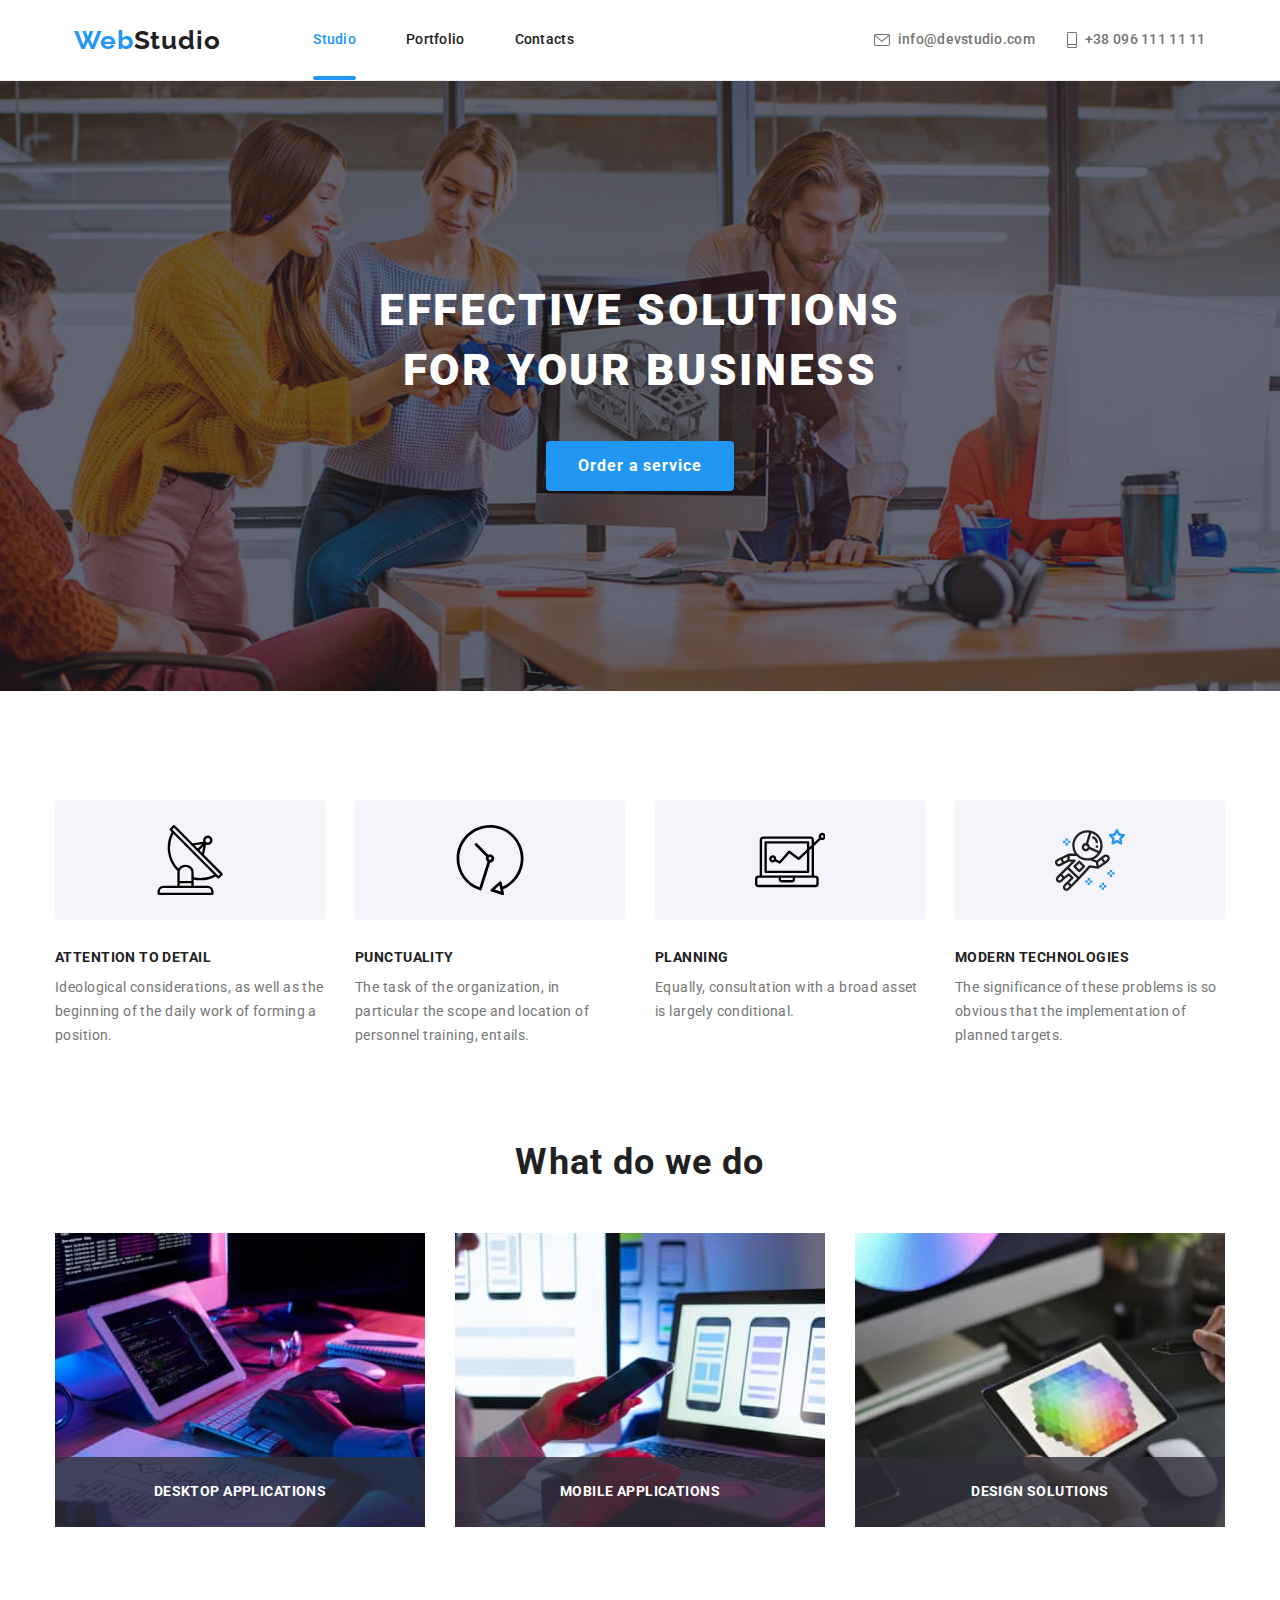
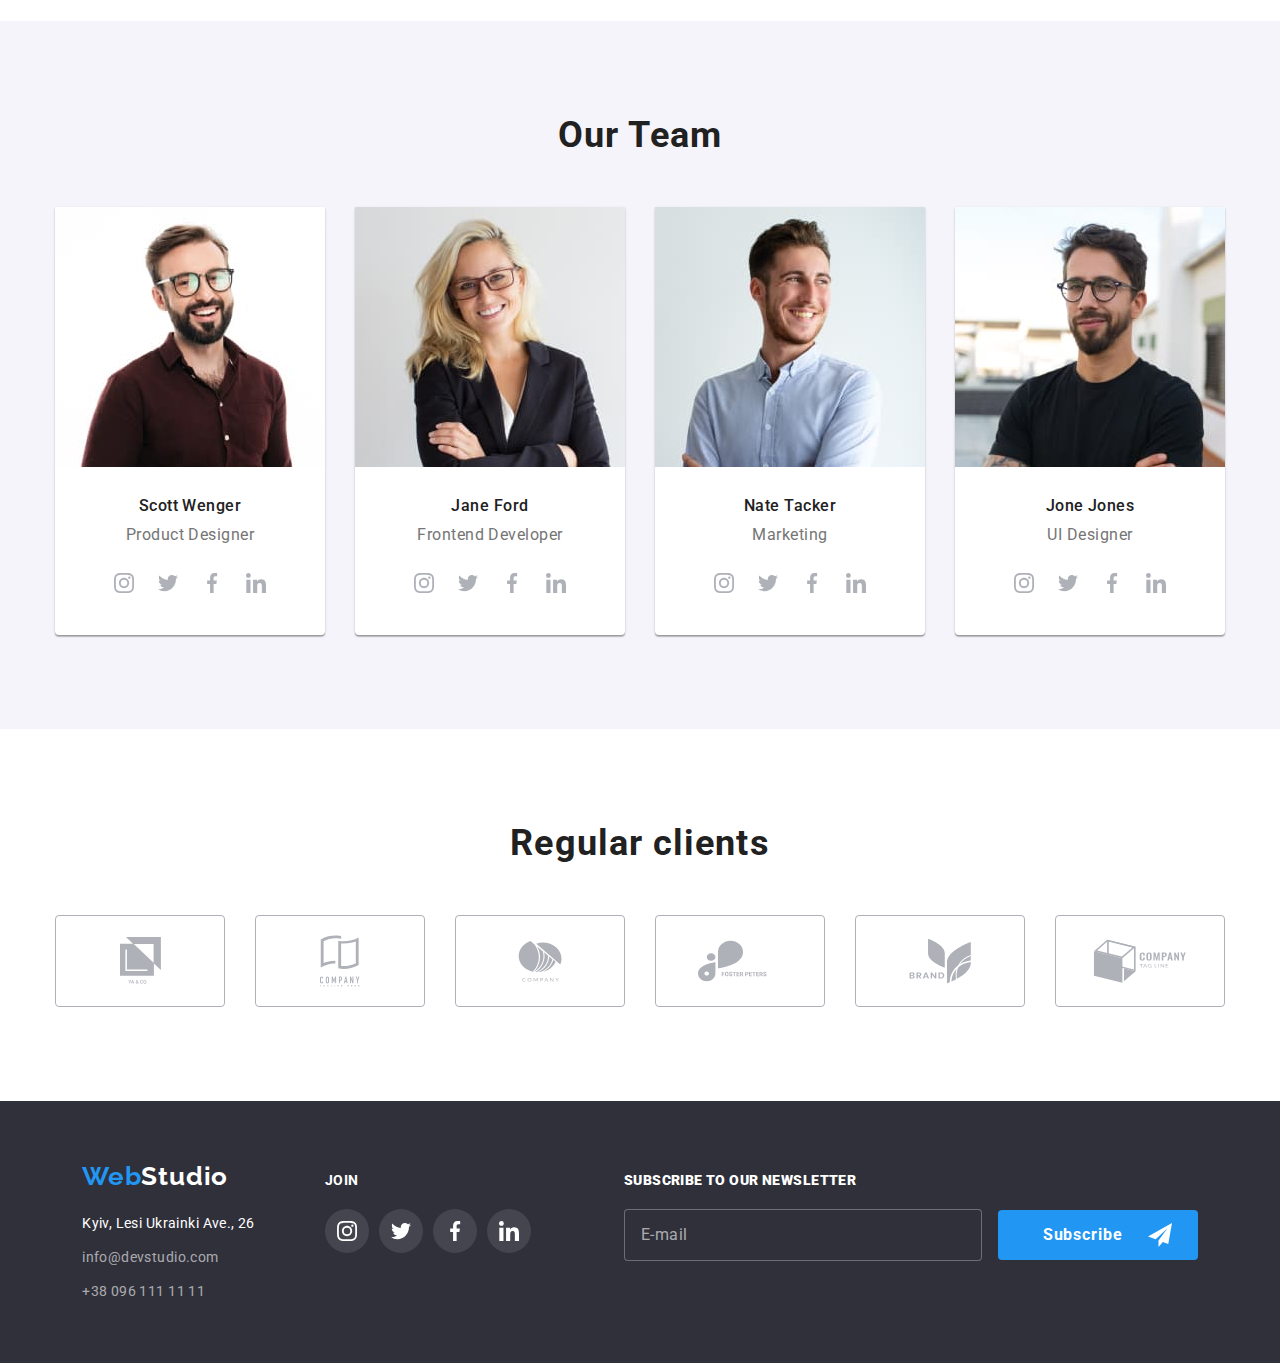
==== commit 99f4195b: "change language" ====
--- a/index.html
+++ b/index.html
@@ -25,18 +25,25 @@
    <svg width="40" height="40" aria-label="Переключатель мобильного меню">
       <use class="mobile-button__icon-open" href="./imagesforhomwork/sprite.svg#icon-menu-header-open_40px"></use>
       </svg>
-      
+
       <svg class="cross-icon" width="40" height="40" aria-label="Переключатель мобильного меню">
       <use class="mobile-button__icon-close" href="./imagesforhomwork/sprite.svg#icon-menu-header-close_40px"></use> 
    </svg>
 </button>
      
 <div class="menu-container" data-menu id="menu-container">
+
+
+
+      
       <ul class="site-nav list">
-         <li class="site-nav__item"><a href="" class="site-nav__link site-nav__link--current">Студия</a></li>
-         <li class="site-nav__item"><a href="./portfolio.html" class="site-nav__link">Портфолио</a></li>
-         <li class="site-nav__item"><a href="" class="site-nav__link">Контакты</a></li>
-      </ul>
+         <li class="site-nav__item"><a href="" class="site-nav__link site-nav__link--current">Studio</a></li>
+         <li class="site-nav__item"><a href="./portfolio.html" class="site-nav__link">Portfolio</a></li>
+         <li class="site-nav__item"><a href="" class="site-nav__link">Contacts</a></li>
+      </ul>
+
+
+      <div class="adaptive">
       
       <ul class="contacts list">
       
@@ -70,21 +77,23 @@
 </li>
       </ul>
       </div>
+
+      </div>
       </nav>
       
    </header>
    <main>
-      <!--Герой-->  
+      <!--Герой-->      
   <section class="hero">
      <div class="container">
-         <h1 class="hero__title">Эффективные решения <br/> для вашего бизнеса</h1>
-       <button  type="button" class="button-primary" data-modal-open>Заказать услугу</button>
+         <h1 class="hero__title">Effective solutions <br/> for your business</h1>
+       <button  type="button" class="button-primary" data-modal-open>Order a service</button>
       </div>  
   </section>     
    <!-- Наши преимущества -->
 <section class="features section "> 
    <div class="container ">
-   <h2 class="features__title " > Наши преимущества</h2>
+   <h2 class="features__title " > Our advantages</h2>
    <ul class="features-list list">
      <li class="features-list__item "> 
         <div class="features-list__icon">
@@ -92,8 +101,9 @@
            <use href="./imagesforhomwork/sprite.svg#icon-plane" ></use>
         </svg>
       </div>
-      <h3 class="features-list__title">Внимание к деталям</h3>
-<p class="features-list__text">Идейные соображения, а также начало повседневной работы по формированию позиции.</p>
+      <h3 class="features-list__title">
+         Attention to detail</h3>
+<p class="features-list__text">Ideological considerations, as well as the beginning of the daily work of forming a position.</p>
    </li>
      <li class="features-list__item "> 
         <div class="features-list__icon">
@@ -101,8 +111,8 @@
           <use href="./imagesforhomwork/sprite.svg#icon-clock2"></use>
         </svg>
       </div>
-    <h3 class="features-list__title">Пунктуальность</h3>
-<p class="features-list__text">Задача организации, в особенности же рамки и место обучения кадров влечет за собой. </p>
+    <h3 class="features-list__title">Punctuality</h3>
+<p class="features-list__text">The task of the organization, in particular the scope and location of personnel training, entails. </p>
    </li>
       <li class="features-list__item "> 
           <div class="features-list__icon">
@@ -110,8 +120,8 @@
           <use href="./imagesforhomwork/sprite.svg#icon-computer3"></use>
          </svg>
          </div>
-       <h3 class="features-list__title">Планирование</h3>
-<p class="features-list__text">Равным образом консультация с широким активом в значительной степени обуславливает.</p>
+       <h3 class="features-list__title">Planning</h3>
+<p class="features-list__text">Equally, consultation with a broad asset is largely conditional.</p>
    </li>
 <li class="features-list__item ">
        <div class="features-list__icon">
@@ -119,8 +129,8 @@
            <use href="./imagesforhomwork/sprite.svg#icon-astronaut-1"></use>
         </svg>
       </div>
-   <h3 class="features-list__title">Современные технологии</h3>
-<p class="features-list__text">Значимость этих проблем настолько очевидна, что реализация плановых заданий.</p>
+   <h3 class="features-list__title">Modern technologies</h3>
+<p class="features-list__text">The significance of these problems is so obvious that the implementation of planned targets.</p>
 </li>
    </ul>
    </div>
@@ -128,25 +138,25 @@
    <!-- Чем мы занимаемся -->
    <section  class="work section">
       <div class="container">
-      <h3 class="work__title">Чем мы занимаемся</h3>
+      <h3 class="work__title">What do we do</h3>
       <ul class="job-list list">
          <li class="job-list__item">
             <img class="job-list__image" 
             srcset="./imagesforhomwork/work-section-1-img1x.jpg 1x ,./imagesforhomwork/work-section-1-img@2x.jpg 2x"
             src="./imagesforhomwork/photo1.jpg" alt="Верстка дизайна сайта на компьютере" width="370"/>
-         <p class="job-list__text">Десктопные приложения</p></li>
+         <p class="job-list__text">Desktop applications</p></li>
 
          <li class="job-list__item">
             <img class="job-list__image"
              srcset="./imagesforhomwork/work-section-2-img1x.jpg 1x ,./imagesforhomwork/work-section-2-img@2x.jpg 2x"
             src="./imagesforhomwork/photo-2.jpg" alt="Разработка мобильных предложений на компьютере" width="370"/>
-            <p class="job-list__text">Мобильные приложения</p></li>
+            <p class="job-list__text">Mobile applications</p></li>
 
          <li class="job-list__item">
             <img class="job-list__image" 
              srcset="./imagesforhomwork/work-section-3-img1x.jpg 1x ,./imagesforhomwork/work-section-3-img@2x.jpg 2x"
             src="./imagesforhomwork/photo-3.jpg" alt="Работа с палитрой на планшете" width="370"/>
-            <p class="job-list__text">Дизайнерские решения</p></li>
+            <p class="job-list__text">Design solutions</p></li>
       </ul>  
       </div>
    </section>
@@ -155,7 +165,7 @@
 
       <div class="container">
 
-      <h2 class="team__title">Наша команда </h2>
+      <h2 class="team__title">Our Team </h2>
       <ul class="team-members list">
           <li class="team-members__card">
             <picture>
@@ -170,7 +180,7 @@
             <img class="team-members__thumb" src="./imagesforhomwork/img-4.jpg" alt="Игорь Демьяненко Работник 1" width=""/>
             </picture>
      
-       <h3 class="team-members__title">Игорь Демьяненко</h3>
+       <h3 class="team-members__title">Scott Wenger</h3>
       <p class="team-members__text">Product Designer</p>
 
       <ul class="social-net list">
@@ -222,7 +232,7 @@
    <img class="team-members__thumb" src="./imagesforhomwork/img-7.jpg" alt="Ольга Репина Работник 2" width=""/>
    </picture>
       
-      <h3 class="team-members__title" >Ольга Репина</h3>
+      <h3 class="team-members__title" >Jane Ford</h3>
       <p class=" team-members__text">Frontend Developer</p>
      <ul class="social-net list">
          <li >
@@ -273,7 +283,7 @@
    <img class="team-members__thumb" src="./imagesforhomwork/img-5.jpg" alt="Николай Тарасов Работник 3" width=""/>
    </picture>
       
-       <h3 class="team-members__title">Николай Тарасов</h3>
+       <h3 class="team-members__title">Nate Tacker</h3>
       <p class=" team-members__text">Marketing</p>
      <ul class="social-net list">
          <li >
@@ -324,7 +334,7 @@
   <img class="team-members__thumb" src="./imagesforhomwork/img-6.jpg" alt="Михаил Ермаков Работник 4" width=""/>
   </picture>
       
-       <h3 class="team-members__title">Михаил Ермаков</h3>
+       <h3 class="team-members__title">Jone Jones</h3>
       <p class=" team-members__text">UI Designer</p>
     <ul class="social-net list">
          <li >
@@ -367,7 +377,7 @@
  <!-- Постоянные клиенты -->
  <section class="clients section"> 
     <div class="container ">
-       <h2 class="clients__title">Постоянные клиенты</h2>
+       <h2 class="clients__title">Regular clients</h2>
 
        <ul class="constant-clients list">
       
@@ -419,7 +429,7 @@
 
 <div class="footer-main">
   <a href="./index.html" lang="en" class=" logo">Web<span class="logo logo__footer-accent ">Studio</span></a>
-  <p class="footer-main__text">г. Киев, пр-т Леси Украинки,26 </p>
+  <p class="footer-main__text">Kyiv, Lesi Ukrainki Ave., 26 </p>
 
    <address>
       <ul class="address-list list">
@@ -430,7 +440,7 @@
 </div>
 
 <div class="footer-join">
-   <b class="footer-join__title">присоединяйтесь</b>
+   <b class="footer-join__title">join</b>
    <ul class="social-net social-net__footer list">
       <li class="social-net__item">
          <a href="#" class="social-net__link social-net__link--footer">
@@ -469,11 +479,11 @@
 </div>
 
 <div class="footer-form">
-   <p class="footer-form__text">Подпишитесь на рассылку</p>
+   <p class="footer-form__text">Subscribe to our newsletter</p>
    <form class="form-two">
       <input class=" footer-form__input" type="email" name="email" placeholder="E-mail">
       
-      <button type="submit" class="button-footer">Подписаться
+      <button type="submit" class="button-footer">Subscribe
          <svg class="button-footer__icon" width="24" height="24">
             <use href="./imagesforhomwork/sprite.svg#icon-icon-send"></use>
          </svg>
@@ -497,13 +507,13 @@
       </button> 
          
       <div class="modal-inner">
-      <h2 class="modal-inner__title">Оставьте свои данные, мы вам перезвоним</h2>
+      <h2 class="modal-inner__title">Leave your details, we will call you back</h2>
 
         <form class="form" name="main-form" autocomplete="on" novalidate>
           
            <div class=" form-field">
 
-           <label class="form-field__label" for="user-name">Имя</label>
+           <label class="form-field__label" for="user-name">Name</label>
 
            <div class="form-field__inner">
            <input class="form-field__input" id="user-name" type="text" name="user-name" required minlength="3">
@@ -515,7 +525,7 @@
            
          <div class=" form-field">
            <label class="form-field__label" for="user-celephone">
-           Телефон
+           Phone
            </label>
 
             <div class="form-field__inner">
@@ -528,7 +538,7 @@
            
 
          <div class=" form-field">
-           <label class="form-field__label" for="user-mail">Почта</label>
+           <label class="form-field__label" for="user-mail">Mail</label>
 
             <div class="form-field__inner">
            <input class=" form-field__input" id="user-mail" type="email" name="user-mail" required>
@@ -540,8 +550,8 @@
            
 
       <div  class="form-field">            
-            <label class="form-field__label" for="user-comment">Комментарий</label>
-            <textarea class="form-field__textarea" name="user-comment" id="user-comment" rows="10" placeholder="Введите текст" ></textarea>
+            <label class="form-field__label" for="user-comment">Comment</label>
+            <textarea class="form-field__textarea" name="user-comment" id="user-comment" rows="10" placeholder="Type text" ></textarea>
             </div>
 
          <div class="check-box">
@@ -556,11 +566,11 @@
             <svg class="check-box__icon1" width="15" height="15">
                <use href="./imagesforhomwork/sprite.svg#icon-Vector-7"></use>
             </svg> 
-            Соглашаюсь с рассылкой и принимаю <a class="check-box__link" href="#"> Условия договора</a>
+            I agree with the newsletter and accept <a class="check-box__link" href="#">Terms of agreement</a>
          </label>
          </div>
 
-         <button class="send-button" type="submit">Отправить</button>
+         <button class="send-button" type="submit">Send</button>
         </form>   
       </div>
    </div> 
--- a/css/main.min.css
+++ b/css/main.min.css
@@ -1 +1 @@
-html{-webkit-box-sizing:border-box;box-sizing:border-box}*,*::before *::after{-webkit-box-sizing:inherit;box-sizing:inherit}:root{--primary-text-color: #757575;--second-text-color: #212121;--accent-text-color: #2196F3;--accent-text-color-white: #FFFFFF;--footer-text-color: #FFFFFF99;--back-round-color: #FFFFFF;--back-round-color-footer-hero: #2F303A;--back-round-color-section: #E5E5E5;--back-round-color-team: #F5F4FA;--color-icon: #AFB1B8;--color-footer-icon-area: rgba(255, 255, 255, 0.1);--color-shadow-proects: rgba(0, 0, 0, 0.16);--cubic-bazer: cubic-bezier(0.4, 0, 0.2, 1);--overlay-color: rgba(33, 150, 243, 0.9)}body{background-color:var(--back-round-color);color:var(--primary-text-color);font-family:Roboto,Oxygen,Ubuntu,Cantarell,"Open Sans","Helvetica Neue",sans-serif;font-weight:400;font-style:normal}.list{padding:0;margin:0;list-style:none}img{display:block;width:100%;height:auto}.section{padding-top:94px;padding-bottom:94px}@media screen and (max-width: 1200px){.section{padding-top:60px;padding-bottom:60px}}.container{padding-left:15px;padding-right:15px;margin-left:auto;margin-right:auto}@media screen and (min-width: 480px){.container{width:480px}}@media screen and (min-width: 768px){.container{width:768px}}@media screen and (min-width: 1200px){.container{width:1200px}}.page-header{border-bottom-width:1px;border-bottom-style:solid;border-bottom-color:#ececec}.logo{color:var(--accent-text-color);font-family:"Raleway",sans-serif;font-style:normal;font-weight:700;font-size:26px;line-height:1.19;letter-spacing:.03em;text-decoration:none}.logo__accent{color:var(--second-text-color)}.main-nav{display:-webkit-box;display:-ms-flexbox;display:flex;-webkit-box-align:center;-ms-flex-align:center;align-items:center;-webkit-box-pack:center;-ms-flex-pack:center;justify-content:center;min-height:60px}@media screen and (max-width: 768px){.main-nav{-webkit-box-pack:justify;-ms-flex-pack:justify;justify-content:space-between}}.mobile-button{display:-webkit-inline-box;display:-ms-inline-flexbox;display:inline-flex;background-color:rgba(0,0,0,0);margin:0;padding:0;border:none;cursor:pointer;z-index:990}@media screen and (min-width: 768px){.mobile-button{display:none}}.mobile-button:hover .mobile-button__icon-open{fill:var(--accent-text-color)}.mobile-button:hover .mobile-button__icon-close{fill:var(--accent-text-color)}.mobile-button__icon-close{display:none}.mobile-button.is-open .mobile-button__icon-close{display:block}.mobile-button.is-open .mobile-button__icon-open{display:none}.cross-icon{position:fixed;top:10px;right:15px}.menu-container{background-color:#fff;padding:48px 40px;text-align:center}@media screen and (max-width: 767px){.menu-container{display:none;position:fixed;top:0;left:0;width:100vw;height:100vh;z-index:900}.menu-container.is-open{display:block}}@media screen and (min-width: 768px){.menu-container{display:-webkit-box;display:-ms-flexbox;display:flex;-webkit-box-pack:center;-ms-flex-pack:center;justify-content:center;-webkit-box-align:center;-ms-flex-align:center;align-items:center;padding:0}}@media screen and (min-width: 1200px){.menu-container{gap:300px}}.site-nav{display:-webkit-box;display:-ms-flexbox;display:flex;-webkit-box-orient:vertical;-webkit-box-direction:normal;-ms-flex-direction:column;flex-direction:column;-webkit-box-align:start;-ms-flex-align:start;align-items:flex-start}@media screen and (max-width: 768px){.site-nav{margin-bottom:306px;margin-left:0}}@media screen and (min-width: 768px){.site-nav{-webkit-box-orient:horizontal;-webkit-box-direction:normal;-ms-flex-direction:row;flex-direction:row;gap:50px;margin-left:88px;margin-bottom:0}}@media screen and (min-width: 1200px){.site-nav{margin-left:93px}}.site-nav__link{position:relative;display:block;padding-top:16px;padding-bottom:16px;font-size:40px;font-weight:500;line-height:1.17;color:var(--second-text-color);letter-spacing:.02em;text-decoration:none;-webkit-transition:color 250ms var(--cubic-bazer);transition:color 250ms var(--cubic-bazer)}@media screen and (min-width: 768px){.site-nav__link{padding-top:32px;padding-bottom:32px;font-size:14px;line-height:1.14}}.site-nav__link:hover,.site-nav__link:focus{color:var(--accent-text-color);-webkit-transition:color 250ms var(--cubic-bazer);transition:color 250ms var(--cubic-bazer)}.site-nav__link::after{content:" ";position:absolute;width:100%;height:4px;border-radius:3px;left:0;bottom:0;background-color:var(--accent-text-color);opacity:0;-webkit-transition:opacity 250ms var(--cubic-bazer);transition:opacity 250ms var(--cubic-bazer)}@media screen and (max-width: 767px){.site-nav__link::after{display:none}}.site-nav__link:hover::after{opacity:1}.site-nav__link--current::after{opacity:1}.site-nav__link--current{color:var(--accent-text-color)}.contacts{display:-webkit-box;display:-ms-flexbox;display:flex;-webkit-box-orient:vertical;-webkit-box-direction:reverse;-ms-flex-direction:column-reverse;flex-direction:column-reverse}@media screen and (max-width: 768px){.contacts{margin-bottom:64px}}@media screen and (min-width: 768px){.contacts{-webkit-box-orient:vertical;-webkit-box-direction:normal;-ms-flex-direction:column;flex-direction:column;-webkit-box-pack:center;-ms-flex-pack:center;justify-content:center;margin-bottom:0}}@media screen and (min-width: 1200px){.contacts{display:-webkit-box;display:-ms-flexbox;display:flex;-webkit-box-orient:horizontal;-webkit-box-direction:normal;-ms-flex-direction:row;flex-direction:row;-webkit-box-align:center;-ms-flex-align:center;align-items:center}}@media screen and (min-width: 768px)and (max-width: 1199px){.contacts__item{margin-left:90px}}@media screen and (min-width: 1200px){.contacts__item:first-child{margin-right:32px}}.contacts__link{display:-webkit-box;display:-ms-flexbox;display:flex;-webkit-box-align:center;-ms-flex-align:center;align-items:center;padding-top:16px;padding-bottom:16px;color:var(--primary-text-color);font-weight:500;font-size:14px;line-height:1.14;letter-spacing:.02em;text-decoration:none;-webkit-transition:color 250ms var(--cubic-bazer);transition:color 250ms var(--cubic-bazer)}@media screen and (max-width: 768px){.contacts__link{font-size:34px;line-height:1.17}}@media screen and (min-width: 768px)and (max-width: 1200px){.contacts__link{padding:5px 0px;font-size:12px;line-height:1.14}}@media screen and (min-width: 1200px){.contacts__link{padding-top:32px;padding-bottom:32px}}.contacts__link:hover,.contacts__link:focus{color:var(--accent-text-color)}.contacts__icon{fill:currentColor;margin-right:10px;display:none}.contacts__icon:hover{fill:currentColor}@media screen and (min-width: 768px){.contacts__icon{display:block}}@media screen and (min-width: 768px){.contacts__icon{margin-right:8px}}.mobile-list{display:-webkit-box;display:-ms-flexbox;display:flex}@media screen and (min-width: 768px){.mobile-list{display:none}}.mobile-list__item{border-right:1px solid rgba(33,33,33,.2);margin-right:10px}.mobile-list__link{padding-right:10px;text-decoration:none;color:var(--accent-text-color);font-size:24px}.hero{max-width:1600px;margin-left:auto;margin-right:auto;background-image:-webkit-gradient(linear, left top, right top, from(rgba(47, 48, 58, 0.4)), to(rgba(47, 48, 58, 0.4))),url("../imagesforhomwork/herobaner.jpg");background-image:linear-gradient(to right, rgba(47, 48, 58, 0.4), rgba(47, 48, 58, 0.4)),url("../imagesforhomwork/herobaner.jpg");background-size:cover;background-repeat:no-repeat;background-position:center;background-color:var(--back-round-color-footer-hero);padding-top:118px;padding-bottom:118px;text-align:center}@media screen and (max-width: 576px){.hero{background-image:-webkit-gradient(linear, left top, right top, from(rgba(47, 48, 58, 0.4)), to(rgba(47, 48, 58, 0.4))),url("../imagesforhomwork/mobile-img1x.jpg");background-image:linear-gradient(to right, rgba(47, 48, 58, 0.4), rgba(47, 48, 58, 0.4)),url("../imagesforhomwork/mobile-img1x.jpg")}}@media not all,screen and (max-width: 576px)and (-webkit-min-device-pixel-ratio: 2),screen and (max-width: 576px)and (min-resolution: 192dpi),screen and (max-width: 576px)and (min-resolution: 2dppx){.hero{background-image:-webkit-gradient(linear, left top, right top, from(rgba(47, 48, 58, 0.4)), to(rgba(47, 48, 58, 0.4))),url("../imagesforhomwork/mobile-img@2x.jpg");background-image:linear-gradient(to right, rgba(47, 48, 58, 0.4), rgba(47, 48, 58, 0.4)),url("../imagesforhomwork/mobile-img@2x.jpg")}}@media screen and (min-width: 576px){.hero{background-image:-webkit-gradient(linear, left top, right top, from(rgba(47, 48, 58, 0.4)), to(rgba(47, 48, 58, 0.4))),url("../imagesforhomwork/tablet-img1x.jpg");background-image:linear-gradient(to right, rgba(47, 48, 58, 0.4), rgba(47, 48, 58, 0.4)),url("../imagesforhomwork/tablet-img1x.jpg")}}@media not all,screen and (min-width: 576px)and (-webkit-min-device-pixel-ratio: 2),screen and (min-width: 576px)and (min-resolution: 192dpi),screen and (min-width: 576px)and (min-resolution: 2dppx){.hero{background-image:-webkit-gradient(linear, left top, right top, from(rgba(47, 48, 58, 0.4)), to(rgba(47, 48, 58, 0.4))),url("../imagesforhomwork/tablet-img@2x.jpg");background-image:linear-gradient(to right, rgba(47, 48, 58, 0.4), rgba(47, 48, 58, 0.4)),url("../imagesforhomwork/tablet-img@2x.jpg")}}@media screen and (min-width: 1200px){.hero{padding-top:200px;padding-bottom:200px;background-image:-webkit-gradient(linear, left top, right top, from(rgba(47, 48, 58, 0.4)), to(rgba(47, 48, 58, 0.4))),url("../imagesforhomwork/dekstop-img1x.jpg");background-image:linear-gradient(to right, rgba(47, 48, 58, 0.4), rgba(47, 48, 58, 0.4)),url("../imagesforhomwork/dekstop-img1x.jpg")}}@media not all,screen and (min-width: 1200px)and (-webkit-min-device-pixel-ratio: 2),screen and (min-width: 1200px)and (min-resolution: 192dpi),screen and (min-width: 1200px)and (min-resolution: 2dppx){.hero{background-image:-webkit-gradient(linear, left top, right top, from(rgba(47, 48, 58, 0.4)), to(rgba(47, 48, 58, 0.4))),url("../imagesforhomwork/dekstop-img@2x.jpg");background-image:linear-gradient(to right, rgba(47, 48, 58, 0.4), rgba(47, 48, 58, 0.4)),url("../imagesforhomwork/dekstop-img@2x.jpg")}}.hero__title{margin-top:0;margin-bottom:40px;color:var(--accent-text-color-white);font-weight:900;font-size:44px;line-height:1.36;text-align:center;letter-spacing:.06em;text-transform:uppercase}@media screen and (max-width: 1199px){.hero__title{font-size:26px;line-height:1.61}}.button-primary{letter-spacing:.06em;cursor:pointer;-webkit-box-shadow:0px 4px 4px rgba(0,0,0,.15);box-shadow:0px 4px 4px rgba(0,0,0,.15);border-radius:4px;border:none;padding-top:10px;padding-bottom:10px;padding-left:32px;padding-right:32px;background-color:var(--accent-text-color);color:var(--accent-text-color-white);font-family:inherit;font-weight:700;font-size:16px;line-height:1.87}.portfolio__title{text-align:center;margin-top:0;margin-bottom:0;position:absolute;width:1px;height:1px;margin:-1px;border:0;padding:0;clip:rect(0 0 0 0);overflow:hidden}.portfolio-list-btn{margin-bottom:30px;display:-webkit-box;display:-ms-flexbox;display:flex;-ms-flex-wrap:wrap;flex-wrap:wrap;gap:8px}@media screen and (min-width: 768px){.portfolio-list-btn{-webkit-box-pack:center;-ms-flex-pack:center;justify-content:center}}.portfolio-list-btn__item{border-radius:4px;-webkit-transition:-webkit-box-shadow 250ms var(--cubic-bazer);transition:-webkit-box-shadow 250ms var(--cubic-bazer);transition:box-shadow 250ms var(--cubic-bazer);transition:box-shadow 250ms var(--cubic-bazer), -webkit-box-shadow 250ms var(--cubic-bazer)}.portfolio-list-btn__item:hover,.portfolio-list-btn__item:focus{-webkit-transition:-webkit-box-shadow 250ms var(--cubic-bazer);transition:-webkit-box-shadow 250ms var(--cubic-bazer);transition:box-shadow 250ms var(--cubic-bazer);transition:box-shadow 250ms var(--cubic-bazer), -webkit-box-shadow 250ms var(--cubic-bazer);-webkit-box-shadow:0 2px 2px 0 rgba(0,0,0,.12),0 1px 2px 0 rgba(0,0,0,.08),0 3px 1px 0 rgba(0,0,0,.1);box-shadow:0 2px 2px 0 rgba(0,0,0,.12),0 1px 2px 0 rgba(0,0,0,.08),0 3px 1px 0 rgba(0,0,0,.1)}.button-secondary{padding:6px 22px;border-radius:4px;border:none;background-color:var(--back-round-color-team);color:var(--second-text-color);font-family:"Roboto";font-style:normal;font-weight:500;font-size:16px;line-height:1.62;text-align:center;letter-spacing:.03em;-webkit-transition:color 250ms var(--cubic-bazer),background-color 250ms var(--cubic-bazer);transition:color 250ms var(--cubic-bazer),background-color 250ms var(--cubic-bazer);cursor:pointer}.button-secondary:hover,.button-secondary:focus{-webkit-transition:color 250ms var(--cubic-bazer),background-color 250ms var(--cubic-bazer);transition:color 250ms var(--cubic-bazer),background-color 250ms var(--cubic-bazer);background-color:var(--accent-text-color);color:var(--accent-text-color-white)}.portfolio-proects{display:-webkit-box;display:-ms-flexbox;display:flex;-ms-flex-wrap:wrap;flex-wrap:wrap;gap:30px}@media screen and (min-width: 1200px){.portfolio-proects{-webkit-box-pack:center;-ms-flex-pack:center;justify-content:center}}.portfolio-proects__item{width:450px;border:1px solid #eee;-webkit-transition:-webkit-box-shadow 250ms var(--cubic-bazer);transition:-webkit-box-shadow 250ms var(--cubic-bazer);transition:box-shadow 250ms var(--cubic-bazer);transition:box-shadow 250ms var(--cubic-bazer), -webkit-box-shadow 250ms var(--cubic-bazer)}@media screen and (min-width: 768px){.portfolio-proects__item{width:354px}}@media screen and (min-width: 1200px){.portfolio-proects__item{width:370px}}.portfolio-proects__item:hover,.portfolio-proects__item:focus{-webkit-box-shadow:1px 4px 6px 0 var(--color-shadow-proects),0 4px 4px 0 rgba(0,0,0,.06),0 1px 1px 0 rgba(0,0,0,.12);box-shadow:1px 4px 6px 0 var(--color-shadow-proects),0 4px 4px 0 rgba(0,0,0,.06),0 1px 1px 0 rgba(0,0,0,.12);-webkit-transition:-webkit-box-shadow 250ms var(--cubic-bazer);transition:-webkit-box-shadow 250ms var(--cubic-bazer);transition:box-shadow 250ms var(--cubic-bazer);transition:box-shadow 250ms var(--cubic-bazer), -webkit-box-shadow 250ms var(--cubic-bazer)}.portfolio-proects__link{margin:0;padding:0;text-decoration:none}.portfolio-proects__description{padding:20px 20px}@media screen and (min-width: 768px){.portfolio-proects__description{padding:18px 18px}}.portfolio-proects__title{margin-top:0px;margin-bottom:6px;color:var(--second-text-color);font-family:"Roboto";font-style:normal;font-weight:700;font-size:18px;line-height:2;letter-spacing:.06em}.portfolio-proects__text{margin-top:0;margin-bottom:0;color:var(--primary-text-color);font-family:"Roboto";font-style:normal;font-weight:400;font-size:16px;line-height:1.87;letter-spacing:.03em}.thumb-proects{position:relative;overflow:hidden}.thumb-proects__overlay{position:absolute;top:0;left:0;width:100%;height:100%;background-color:var(--overlay-color);-webkit-transform:translateY(100%);transform:translateY(100%);-webkit-transition:-webkit-transform 250ms var(--cubic-bazer);transition:-webkit-transform 250ms var(--cubic-bazer);transition:transform 250ms var(--cubic-bazer);transition:transform 250ms var(--cubic-bazer), -webkit-transform 250ms var(--cubic-bazer);padding:63px 24px}.thumb-proects__text-overlay{padding:0;margin:0;font-family:Roboto;font-weight:400;font-size:18px;line-height:1.55;letter-spacing:3%;color:var(--accent-text-color-white)}.portfolio-proects__item:hover .thumb-proects__overlay,.portfolio-proects__item:focus .thumb-proects__overlay{-webkit-transform:translateY(0);transform:translateY(0)}.features__title{margin-top:0;margin-bottom:0;text-align:center;color:var(--second-text-color);font-weight:700;font-size:14px;line-height:1.1;letter-spacing:.03em;text-transform:uppercase;visibility:hidden}@media screen and (min-width: 768px){.features-list{display:-webkit-box;display:-ms-flexbox;display:flex;-ms-flex-wrap:wrap;flex-wrap:wrap;margin:-15px}}@media screen and (max-width: 767px){.features-list__item:not(:last-child){margin-bottom:30px}}@media screen and (min-width: 768px){.features-list__item{width:calc((100% - 60px)/2);margin:15px}}@media screen and (min-width: 1200px){.features-list__item{width:calc((100% - 120px)/4);margin:15px}}.features-list__title{margin-top:0;margin-bottom:10px;color:var(--second-text-color);font-weight:700;font-size:14px;line-height:1.14;letter-spacing:.03em;text-transform:uppercase}.features-list__text{margin-top:0;margin-bottom:0;color:var(--primary-text-color);font-weight:400;font-size:14px;line-height:1.71;letter-spacing:.03em}.features-list__icon{height:120px;display:-webkit-box;display:-ms-flexbox;display:flex;-webkit-box-pack:center;-ms-flex-pack:center;justify-content:center;-webkit-box-align:center;-ms-flex-align:center;align-items:center;background-color:var(--back-round-color-team);margin-bottom:30px;border-radius:4px}.work{padding-top:0;padding-bottom:94px}.work__title{margin-top:0;margin-bottom:50px;color:var(--second-text-color);font-weight:700;font-size:36px;line-height:1.16;text-align:center;letter-spacing:.03em}@media screen and (max-width: 1200px){.work{display:none}}@media screen and (min-width: 1200px){.work{display:block}}.job-list{display:-webkit-box;display:-ms-flexbox;display:flex;-ms-flex-wrap:wrap;flex-wrap:wrap}.job-list__item{position:relative;overflow:hidden}.job-list__item:not(:last-child):not(:last-child){margin-right:30px}.job-list__image{display:block}.job-list__text{display:-webkit-box;display:-ms-flexbox;display:flex;-webkit-box-pack:center;-ms-flex-pack:center;justify-content:center;-webkit-box-align:center;-ms-flex-align:center;align-items:center;position:absolute;width:100%;height:70px;color:var(--accent-text-color-white);background-color:rgba(47,48,58,.8);left:0;bottom:0;margin:0;font-family:"Roboto";font-style:normal;font-weight:700;font-size:14px;line-height:1.14;letter-spacing:.03em;text-transform:uppercase}.team{background-color:var(--back-round-color-team)}.team__title{margin-top:0;margin-bottom:50px;color:var(--second-text-color);font-weight:700;font-size:36px;line-height:1.16;text-align:center;letter-spacing:.03em}@media screen and (max-width: 1199px){.team__title{margin-bottom:30px;font-size:28px}}.team-members{-webkit-box-pack:center;-ms-flex-pack:center;justify-content:center;text-align:center}@media screen and (min-width: 768px){.team-members{display:-webkit-box;display:-ms-flexbox;display:flex;-ms-flex-wrap:wrap;flex-wrap:wrap;margin:-15px}}.team-members__card{background-color:var(--back-round-color);-webkit-box-shadow:0px 1px 3px rgba(0,0,0,.12),0px 1px 1px rgba(0,0,0,.14),0px 2px 1px rgba(0,0,0,.2);box-shadow:0px 1px 3px rgba(0,0,0,.12),0px 1px 1px rgba(0,0,0,.14),0px 2px 1px rgba(0,0,0,.2);border-radius:0px 0px 4px 4px}@media screen and (max-width: 767px){.team-members__card:not(:last-child){margin-bottom:30px}}@media screen and (min-width: 768px){.team-members__card{width:calc((100% - 60px)/2);margin:15px}}@media screen and (min-width: 1200px){.team-members__card{width:calc((100% - 120px)/4);margin:15px}}.team-members__thumb{width:100%;margin-bottom:30px}.team-members__title{margin-top:0;margin-bottom:10px;color:var(--second-text-color);font-weight:500;font-size:16px;line-height:1.18;letter-spacing:.03em}.team-members__text{margin-top:0;margin-bottom:0;color:var(--primary-text-color);font-weight:400;font-size:16px;line-height:1.18;letter-spacing:.03em;margin-bottom:16px}.social-net{display:-webkit-box;display:-ms-flexbox;display:flex;list-style:none;padding-bottom:30px;-webkit-box-pack:center;-ms-flex-pack:center;justify-content:center}.social-net__link{display:-webkit-box;display:-ms-flexbox;display:flex;-webkit-box-pack:center;-ms-flex-pack:center;justify-content:center;-webkit-box-align:center;-ms-flex-align:center;align-items:center;width:44px;height:44px;border-radius:50% 50%;color:var(--color-icon);-webkit-transition:color 250ms var(--cubic-bazer),background-color 250ms var(--cubic-bazer);transition:color 250ms var(--cubic-bazer),background-color 250ms var(--cubic-bazer)}.social-net__link:hover,.social-net__link:focus{-webkit-transition:color 250ms var(--cubic-bazer),background-color 250ms var(--cubic-bazer);transition:color 250ms var(--cubic-bazer),background-color 250ms var(--cubic-bazer);color:var(--accent-text-color-white);background-color:var(--accent-text-color)}.social-net__icon{fill:currentColor}.clients__title{margin-top:0;margin-bottom:50px;color:var(--second-text-color);font-weight:700;font-size:36px;line-height:1.16;text-align:center;letter-spacing:.03em}@media screen and (max-width: 1199px){.clients__title{margin-bottom:30px;font-size:28px}}.constant-clients{display:-webkit-box;display:-ms-flexbox;display:flex;list-style:none;-webkit-box-pack:center;-ms-flex-pack:center;justify-content:center;margin:-15px}@media screen and (max-width: 1199px){.constant-clients{-ms-flex-wrap:wrap;flex-wrap:wrap}}.constant-clients__item{margin:15px}@media screen and (max-width: 767px){.constant-clients__item{width:calc((100% - 60px)/2)}}@media screen and (min-width: 768px)and (max-width: 1199px){.constant-clients__item{width:calc((100% - 90px)/3)}}@media screen and (min-width: 1200px){.constant-clients__item{width:calc(100% - 30px)}}.constant-clients__link{display:-webkit-box;display:-ms-flexbox;display:flex;-webkit-box-pack:center;-ms-flex-pack:center;justify-content:center;-webkit-box-align:center;-ms-flex-align:center;align-items:center;width:100%;height:92px;border:1px solid var(--color-icon);border-radius:4px;color:var(--color-icon);-webkit-transition:color 250ms var(--cubic-bazer),border-color 250ms var(--cubic-bazer);transition:color 250ms var(--cubic-bazer),border-color 250ms var(--cubic-bazer)}.constant-clients__link:hover,.constant-clients__link:focus{-webkit-transition:color 250ms var(--cubic-bazer),border-color 250ms var(--cubic-bazer);transition:color 250ms var(--cubic-bazer),border-color 250ms var(--cubic-bazer);color:var(--accent-text-color);border-color:var(--accent-text-color)}.constant-clients__icon:nth-child(-n+6){fill:currentColor}.footer{padding-top:60px;padding-bottom:60px;background-color:var(--back-round-color-footer-hero)}@media screen and (max-width: 1199px){.footer__navigation{display:-webkit-box;display:-ms-flexbox;display:flex;-ms-flex-wrap:wrap;flex-wrap:wrap;-webkit-box-pack:center;-ms-flex-pack:center;justify-content:center;-webkit-box-align:baseline;-ms-flex-align:baseline;align-items:baseline;-webkit-column-gap:165px;-moz-column-gap:165px;column-gap:165px}}@media screen and (min-width: 1200px){.footer__navigation{display:-webkit-box;display:-ms-flexbox;display:flex;-ms-flex-wrap:nowrap;flex-wrap:nowrap;-webkit-box-align:baseline;-ms-flex-align:baseline;align-items:baseline;-webkit-box-pack:center;-ms-flex-pack:center;justify-content:center}}.logo__footer-accent{margin-top:0;margin-bottom:0;color:var(--accent-text-color-white)}.footer-main{text-align:center}@media screen and (max-width: 1199px){.footer-main{margin-bottom:60px}}@media screen and (min-width: 1200px){.footer-main{text-align:left}}.footer-main__text{margin-top:20px;margin-bottom:10px;color:var(--accent-text-color-white);font-weight:400;font-size:14px;line-height:1.71;letter-spacing:.03em}.address-list__item:not(:last-child){margin-bottom:10px}.address-list__link{color:var(--footer-text-color);font-style:normal;font-weight:400;font-size:14px;line-height:1.71;letter-spacing:.03em;text-decoration:none;-webkit-transition:color 250ms var(--cubic-bazer);transition:color 250ms var(--cubic-bazer)}.address-list__link:hover,.address-list__link:focus{-webkit-transition:color 250ms var(--cubic-bazer);transition:color 250ms var(--cubic-bazer);color:var(--accent-text-color)}.footer-join{display:-webkit-box;display:-ms-flexbox;display:flex;-webkit-box-orient:vertical;-webkit-box-direction:normal;-ms-flex-direction:column;flex-direction:column;-webkit-box-align:center;-ms-flex-align:center;align-items:center;margin-bottom:60px}@media screen and (min-width: 768px){.footer-join{margin-bottom:0}}@media screen and (min-width: 1200px){.footer-join{margin-left:70px;-webkit-box-align:start;-ms-flex-align:start;align-items:flex-start}}.footer-join__title{font-family:Roboto;font-weight:700;font-style:normal;font-size:14px;color:var(--accent-text-color-white);text-transform:uppercase;line-height:1.14;letter-spacing:.03em;margin-top:0}.social-net{display:-webkit-box;display:-ms-flexbox;display:flex}.social-net__footer{list-style:none;margin-top:20px;padding:0}.social-net__item:not(:last-child){margin-right:10px}.social-net__link--footer{color:var(--accent-text-color-white);background-color:var(--color-footer-icon-area)}.social-net__icon--footer{fill:currentColor}@media screen and (max-width: 1199px){.footer-form{text-align:center}}@media screen and (min-width: 1200px){.footer-form{-webkit-box-align:end;-ms-flex-align:end;align-items:flex-end;margin-left:93px}}.footer-form__text{margin-top:0;margin-bottom:20px;font-size:14px;font-weight:900;line-height:1.14;letter-spacing:.03em;color:var(--accent-text-color-white);text-transform:uppercase}.footer-form__input{border:1px solid rgba(255,255,255,.3);border-radius:4px;background-color:var(--back-round-color-footer-hero);padding:16px 16px;-webkit-transition:border-color 250ms var(--cubic-bazer);transition:border-color 250ms var(--cubic-bazer);color:var(--accent-text-color-white)}@media screen and (min-width: 480px){.footer-form__input{width:450px}}@media screen and (min-width: 1200px){.footer-form__input{width:358px}}.footer-form__input::-webkit-input-placeholder{font-weight:400;font-size:16px;line-height:1.25;letter-spacing:.03em;color:rgba(255,255,255,.6)}.footer-form__input::-moz-placeholder{font-weight:400;font-size:16px;line-height:1.25;letter-spacing:.03em;color:rgba(255,255,255,.6)}.footer-form__input:-ms-input-placeholder{font-weight:400;font-size:16px;line-height:1.25;letter-spacing:.03em;color:rgba(255,255,255,.6)}.footer-form__input::-ms-input-placeholder{font-weight:400;font-size:16px;line-height:1.25;letter-spacing:.03em;color:rgba(255,255,255,.6)}.footer-form__input::placeholder{font-weight:400;font-size:16px;line-height:1.25;letter-spacing:.03em;color:rgba(255,255,255,.6)}.footer-form__input:hover,.footer-form__input:focus{border-color:var(--accent-text-color);outline:none}@media screen and (max-width: 1199px){.form-two{display:-webkit-box;display:-ms-flexbox;display:flex;-webkit-box-orient:vertical;-webkit-box-direction:normal;-ms-flex-direction:column;flex-direction:column;-webkit-box-align:center;-ms-flex-align:center;align-items:center}}.button-footer{position:relative;height:50px;width:200px;color:var(--accent-text-color-white);background-color:var(--accent-text-color);font-family:inherit;font-weight:700;font-size:16px;border-radius:4px;border:0;margin-top:20px;padding-top:10px;padding-bottom:10px;padding-left:30px;padding-right:60px;line-height:1.87;letter-spacing:.06em;cursor:pointer}@media screen and (min-width: 1200px){.button-footer{margin-top:0;margin-left:12px}}.button-footer__icon{margin-left:10px;top:50%;left:70%;-webkit-transform:translateY(-50%);transform:translateY(-50%);position:absolute}.backdrop{position:fixed;width:100%;height:100%;left:0;top:0;background:rgba(0,0,0,.2);opacity:1;-webkit-transition:opacity 250ms var(--cubic-bazer);transition:opacity 250ms var(--cubic-bazer);overflow-y:scroll}.backdrop.is-hidden{opacity:0;pointer-events:none}.backdrop.is-hidden .modal{-webkit-transform:scale(1.1) translate(-50%, -50%);transform:scale(1.1) translate(-50%, -50%)}.modal{position:absolute;top:50%;left:50%;-webkit-transform:scale(1) translate(-50%, -50%);transform:scale(1) translate(-50%, -50%)}.modal{-webkit-transition:-webkit-transform 250ms var(--cubic-bazer);transition:-webkit-transform 250ms var(--cubic-bazer);transition:transform 250ms var(--cubic-bazer);transition:transform 250ms var(--cubic-bazer), -webkit-transform 250ms var(--cubic-bazer);background-color:var(--back-round-color);-webkit-box-shadow:0px 1px 3px rgba(0,0,0,.12),0px 1px 1px rgba(0,0,0,.14),0px 2px 1px rgba(0,0,0,.2);box-shadow:0px 1px 3px rgba(0,0,0,.12),0px 1px 1px rgba(0,0,0,.14),0px 2px 1px rgba(0,0,0,.2);border-radius:4px}@media screen and (min-width: 480px)and (max-width: 1199px){.modal{width:450px}}@media screen and (min-width: 1200px){.modal{min-width:528px;min-height:581px}}.modal__button-close{position:absolute;display:-webkit-box;display:-ms-flexbox;display:flex;-webkit-box-pack:center;-ms-flex-pack:center;justify-content:center;-webkit-box-align:center;-ms-flex-align:center;align-items:center;width:30px;height:30px;top:8px;right:8px;background-color:var(--back-round-color);border:1px solid rgba(0,0,0,.1);border-radius:50%;margin:0;padding:0;cursor:pointer;color:#212121;-webkit-transition:color 250ms var(--cubic-bazer);transition:color 250ms var(--cubic-bazer)}.modal__button-close:hover{color:var(--accent-text-color);-webkit-transition:color 250ms var(--cubic-bazer);transition:color 250ms var(--cubic-bazer)}.modal__close-icon{fill:currentColor}.modal-inner{padding:40px 40px}.modal-inner__title{margin-top:0;margin-bottom:12px;font-family:Roboto;font-weight:700;font-size:20px;line-height:1.15;color:var(--second-text-color);text-align:center;letter-spacing:.03rem}.form-field{display:-webkit-box;display:-ms-flexbox;display:flex;-webkit-box-orient:vertical;-webkit-box-direction:normal;-ms-flex-direction:column;flex-direction:column;margin-bottom:10px}.form-field:nth-child(4){margin-bottom:0}.form-field__label{font-size:12px;line-height:1.16;font-weight:400;margin-bottom:4px;color:var(--primary-text-color)}.form-field__input{width:100%;height:40px;border:1px solid rgba(33,33,33,.2);border-radius:4px;padding-left:2rem;padding-top:.875rem;padding-bottom:.875rem;padding-right:.875rem;-webkit-transition:border 250ms var(--cubic-bazer);transition:border 250ms var(--cubic-bazer)}.form-field__inner{position:relative}.form-field__icon{position:absolute;top:50%;left:1rem;-webkit-transform:translateY(-50%);transform:translateY(-50%);fill:var(--second-text-color);-webkit-transition:fill 250ms var(--cubic-bazer);transition:fill 250ms var(--cubic-bazer)}.form-field__input:focus,.form-field__input:hover,.form-field__input:hover+.form-field__icon,.form-field__input:focus+.form-field__icon{fill:#2196f3;border-color:#2196f3;outline:none}.form-field__textarea{width:100%;height:120px;padding:.875rem .875rem;border:1px solid rgba(33,33,33,.2);border-radius:4px;resize:none;-webkit-transition:border 259ms var(--cubic-bazer);transition:border 259ms var(--cubic-bazer)}.form-field__textarea:focus,.form-field__textarea:hover{border-color:#2196f3;outline:none}.form-field__textarea::-webkit-input-placeholder{font-weight:400;font-size:14px;line-height:1.14;color:rgba(117,117,117,.5);letter-spacing:.01rem}.form-field__textarea::-moz-placeholder{font-weight:400;font-size:14px;line-height:1.14;color:rgba(117,117,117,.5);letter-spacing:.01rem}.form-field__textarea:-ms-input-placeholder{font-weight:400;font-size:14px;line-height:1.14;color:rgba(117,117,117,.5);letter-spacing:.01rem}.form-field__textarea::-ms-input-placeholder{font-weight:400;font-size:14px;line-height:1.14;color:rgba(117,117,117,.5);letter-spacing:.01rem}.form-field__textarea::placeholder{font-weight:400;font-size:14px;line-height:1.14;color:rgba(117,117,117,.5);letter-spacing:.01rem}.check-box__label{position:relative;display:-webkit-box;display:-ms-flexbox;display:flex;-webkit-box-pack:center;-ms-flex-pack:center;justify-content:center;-webkit-box-align:center;-ms-flex-align:center;align-items:center;color:var(--primary-text-color);font-size:14px;line-height:1.71;letter-spacing:.06em;margin-top:20px;margin-bottom:30px;padding-left:8px}@media screen and (max-width: 1199px){.check-box__label{font-size:11.5px;padding-left:12.5px}}.check-box__link{text-decoration:underline;color:var(--accent-text-color)}.check-box__input{position:absolute;width:1px;height:1px;margin:-1px;border:0;padding:0;clip:rect(0 0 0 0);overflow:hidden}.check-box__icon{opacity:0;-webkit-transition:opacity 250ms var(--cubic-bazer);transition:opacity 250ms var(--cubic-bazer);width:16px;height:16px;border-radius:2px;background-color:#fff;-webkit-transition:background-color 250ms var(--cubic-bazer);transition:background-color 250ms var(--cubic-bazer);border:2px solid var(--second-text-color);-webkit-transition:border 250ms var(--cubic-bazer);transition:border 250ms var(--cubic-bazer);position:absolute;top:50%;left:0;-webkit-transform:translateY(-50%);transform:translateY(-50%)}.check-box__input:checked+.check-box__icon{opacity:1;-webkit-transition:opacity 250ms var(--cubic-bazer);transition:opacity 250ms var(--cubic-bazer);background-color:#2196f3;-webkit-transition:background-color 250ms var(--cubic-bazer);transition:background-color 250ms var(--cubic-bazer);border-color:#2196f3;-webkit-transition:border 250ms var(--cubic-bazer);transition:border 250ms var(--cubic-bazer)}.check-box__icon1{position:absolute;top:50%;left:0;-webkit-transform:translateY(-50%);transform:translateY(-50%);opacity:1;-webkit-transition:opacity 250ms var(--cubic-bazer);transition:opacity 250ms var(--cubic-bazer)}.check-box__input:checked~.check-box__icon1{opacity:0;-webkit-transition:opacity 250ms var(--cubic-bazer);transition:opacity 250ms var(--cubic-bazer)}.send-button{display:block;margin-left:auto;margin-right:auto;height:50px;width:200px;color:var(--accent-text-color-white);background-color:var(--accent-text-color);font-family:inherit;font-weight:700;font-size:16px;-webkit-box-shadow:0px 4px 4px 0px rgba(0,0,0,.15);box-shadow:0px 4px 4px 0px rgba(0,0,0,.15);border-radius:4px;border:0;padding-top:10px;padding-bottom:10px;padding-left:55px;padding-right:55px;line-height:1.87;letter-spacing:.06em;cursor:pointer}/*# sourceMappingURL=main.min.css.map */+html{-webkit-box-sizing:border-box;box-sizing:border-box}*,*::before *::after{-webkit-box-sizing:inherit;box-sizing:inherit}:root{--primary-text-color: #757575;--second-text-color: #212121;--accent-text-color: #2196F3;--accent-text-color-white: #FFFFFF;--footer-text-color: #FFFFFF99;--back-round-color: #FFFFFF;--back-round-color-footer-hero: #2F303A;--back-round-color-section: #E5E5E5;--back-round-color-team: #F5F4FA;--color-icon: #AFB1B8;--color-footer-icon-area: rgba(255, 255, 255, 0.1);--color-shadow-proects: rgba(0, 0, 0, 0.16);--cubic-bazer: cubic-bezier(0.4, 0, 0.2, 1);--overlay-color: rgba(33, 150, 243, 0.9)}body{background-color:var(--back-round-color);color:var(--primary-text-color);font-family:Roboto,Oxygen,Ubuntu,Cantarell,"Open Sans","Helvetica Neue",sans-serif;font-weight:400;font-style:normal}.list{padding:0;margin:0;list-style:none}img{display:block;width:100%;height:auto}.section{padding-top:94px;padding-bottom:94px}@media screen and (max-width: 1200px){.section{padding-top:60px;padding-bottom:60px}}.container{padding-left:15px;padding-right:15px;margin-left:auto;margin-right:auto}@media screen and (min-width: 480px){.container{width:480px}}@media screen and (min-width: 768px){.container{width:768px}}@media screen and (min-width: 1200px){.container{width:1200px}}.page-header{border-bottom-width:1px;border-bottom-style:solid;border-bottom-color:#ececec}.logo{color:var(--accent-text-color);font-family:"Raleway",sans-serif;font-style:normal;font-weight:700;font-size:26px;line-height:1.19;letter-spacing:.03em;text-decoration:none}.logo__accent{color:var(--second-text-color)}.main-nav{display:-webkit-box;display:-ms-flexbox;display:flex;-webkit-box-align:center;-ms-flex-align:center;align-items:center;-webkit-box-pack:center;-ms-flex-pack:center;justify-content:center;min-height:60px}@media screen and (max-width: 768px){.main-nav{-webkit-box-pack:justify;-ms-flex-pack:justify;justify-content:space-between}}.mobile-button{display:-webkit-inline-box;display:-ms-inline-flexbox;display:inline-flex;background-color:rgba(0,0,0,0);margin:0;padding:0;border:none;cursor:pointer;z-index:990}@media screen and (min-width: 768px){.mobile-button{display:none}}.mobile-button:hover .mobile-button__icon-open{fill:var(--accent-text-color)}.mobile-button:hover .mobile-button__icon-close{fill:var(--accent-text-color)}.mobile-button__icon-close{display:none}.mobile-button.is-open .mobile-button__icon-close{display:block}.mobile-button.is-open .mobile-button__icon-open{display:none}.cross-icon{position:fixed;top:10px;right:15px}.menu-container{background-color:#fff;padding:48px 40px;text-align:center}@media screen and (max-width: 767px){.menu-container{display:none;position:fixed;top:0;left:0;width:100vw;height:100vh;z-index:900}.menu-container.is-open{display:-webkit-box;display:-ms-flexbox;display:flex;-webkit-box-orient:vertical;-webkit-box-direction:normal;-ms-flex-direction:column;flex-direction:column;-webkit-box-pack:justify;-ms-flex-pack:justify;justify-content:space-between}}@media screen and (min-width: 768px){.menu-container{display:-webkit-box;display:-ms-flexbox;display:flex;-webkit-box-pack:center;-ms-flex-pack:center;justify-content:center;-webkit-box-align:center;-ms-flex-align:center;align-items:center;padding:0}}@media screen and (min-width: 1200px){.menu-container{gap:300px}}.site-nav{display:-webkit-box;display:-ms-flexbox;display:flex;-webkit-box-orient:vertical;-webkit-box-direction:normal;-ms-flex-direction:column;flex-direction:column;-webkit-box-align:start;-ms-flex-align:start;align-items:flex-start}@media screen and (max-width: 768px){.site-nav{margin-left:0}}@media screen and (min-width: 768px){.site-nav{-webkit-box-orient:horizontal;-webkit-box-direction:normal;-ms-flex-direction:row;flex-direction:row;gap:50px;margin-left:88px;margin-bottom:0}}@media screen and (min-width: 1200px){.site-nav{margin-left:93px}}.site-nav__link{position:relative;display:block;padding-top:16px;padding-bottom:16px;font-size:40px;font-weight:500;line-height:1.17;color:var(--second-text-color);letter-spacing:.02em;text-decoration:none;-webkit-transition:color 250ms var(--cubic-bazer);transition:color 250ms var(--cubic-bazer)}@media screen and (min-width: 768px){.site-nav__link{padding-top:32px;padding-bottom:32px;font-size:14px;line-height:1.14}}.site-nav__link:hover,.site-nav__link:focus{color:var(--accent-text-color);-webkit-transition:color 250ms var(--cubic-bazer);transition:color 250ms var(--cubic-bazer)}.site-nav__link::after{content:" ";position:absolute;width:100%;height:4px;border-radius:3px;left:0;bottom:0;background-color:var(--accent-text-color);opacity:0;-webkit-transition:opacity 250ms var(--cubic-bazer);transition:opacity 250ms var(--cubic-bazer)}@media screen and (max-width: 767px){.site-nav__link::after{display:none}}.site-nav__link:hover::after{opacity:1}.site-nav__link--current::after{opacity:1}.site-nav__link--current{color:var(--accent-text-color)}.contacts{display:-webkit-box;display:-ms-flexbox;display:flex;-webkit-box-orient:vertical;-webkit-box-direction:reverse;-ms-flex-direction:column-reverse;flex-direction:column-reverse}@media screen and (max-width: 768px){.contacts{margin-bottom:64px}}@media screen and (min-width: 768px){.contacts{-webkit-box-orient:vertical;-webkit-box-direction:normal;-ms-flex-direction:column;flex-direction:column;-webkit-box-pack:center;-ms-flex-pack:center;justify-content:center;margin-bottom:0}}@media screen and (min-width: 1200px){.contacts{display:-webkit-box;display:-ms-flexbox;display:flex;-webkit-box-orient:horizontal;-webkit-box-direction:normal;-ms-flex-direction:row;flex-direction:row;-webkit-box-align:center;-ms-flex-align:center;align-items:center}}@media screen and (min-width: 768px)and (max-width: 1199px){.contacts__item{margin-left:90px}}@media screen and (min-width: 1200px){.contacts__item:first-child{margin-right:32px}}.contacts__link{display:-webkit-box;display:-ms-flexbox;display:flex;-webkit-box-align:center;-ms-flex-align:center;align-items:center;padding-top:16px;padding-bottom:16px;color:var(--primary-text-color);font-weight:500;font-size:14px;line-height:1.14;letter-spacing:.02em;text-decoration:none;-webkit-transition:color 250ms var(--cubic-bazer);transition:color 250ms var(--cubic-bazer)}@media screen and (max-width: 768px){.contacts__link{font-size:34px;line-height:1.17}}@media screen and (min-width: 768px)and (max-width: 1200px){.contacts__link{padding:5px 0px;font-size:12px;line-height:1.14}}@media screen and (min-width: 1200px){.contacts__link{padding-top:32px;padding-bottom:32px}}.contacts__link:hover,.contacts__link:focus{color:var(--accent-text-color)}.contacts__icon{fill:currentColor;margin-right:10px;display:none}.contacts__icon:hover{fill:currentColor}@media screen and (min-width: 768px){.contacts__icon{display:block}}@media screen and (min-width: 768px){.contacts__icon{margin-right:8px}}.mobile-list{display:-webkit-box;display:-ms-flexbox;display:flex}@media screen and (min-width: 768px){.mobile-list{display:none}}.mobile-list__item{border-right:1px solid rgba(33,33,33,.2);margin-right:10px}.mobile-list__link{padding-right:10px;text-decoration:none;color:var(--accent-text-color);font-weight:500;font-size:18px;line-height:1.2}.hero{max-width:1600px;margin-left:auto;margin-right:auto;background-image:-webkit-gradient(linear, left top, right top, from(rgba(47, 48, 58, 0.4)), to(rgba(47, 48, 58, 0.4))),url("../imagesforhomwork/herobaner.jpg");background-image:linear-gradient(to right, rgba(47, 48, 58, 0.4), rgba(47, 48, 58, 0.4)),url("../imagesforhomwork/herobaner.jpg");background-size:cover;background-repeat:no-repeat;background-position:center;background-color:var(--back-round-color-footer-hero);padding-top:118px;padding-bottom:118px;text-align:center}@media screen and (max-width: 576px){.hero{background-image:-webkit-gradient(linear, left top, right top, from(rgba(47, 48, 58, 0.4)), to(rgba(47, 48, 58, 0.4))),url("../imagesforhomwork/mobile-img1x.jpg");background-image:linear-gradient(to right, rgba(47, 48, 58, 0.4), rgba(47, 48, 58, 0.4)),url("../imagesforhomwork/mobile-img1x.jpg")}}@media not all,screen and (max-width: 576px)and (-webkit-min-device-pixel-ratio: 2),screen and (max-width: 576px)and (min-resolution: 192dpi),screen and (max-width: 576px)and (min-resolution: 2dppx){.hero{background-image:-webkit-gradient(linear, left top, right top, from(rgba(47, 48, 58, 0.4)), to(rgba(47, 48, 58, 0.4))),url("../imagesforhomwork/mobile-img@2x.jpg");background-image:linear-gradient(to right, rgba(47, 48, 58, 0.4), rgba(47, 48, 58, 0.4)),url("../imagesforhomwork/mobile-img@2x.jpg")}}@media screen and (min-width: 576px){.hero{background-image:-webkit-gradient(linear, left top, right top, from(rgba(47, 48, 58, 0.4)), to(rgba(47, 48, 58, 0.4))),url("../imagesforhomwork/tablet-img1x.jpg");background-image:linear-gradient(to right, rgba(47, 48, 58, 0.4), rgba(47, 48, 58, 0.4)),url("../imagesforhomwork/tablet-img1x.jpg")}}@media not all,screen and (min-width: 576px)and (-webkit-min-device-pixel-ratio: 2),screen and (min-width: 576px)and (min-resolution: 192dpi),screen and (min-width: 576px)and (min-resolution: 2dppx){.hero{background-image:-webkit-gradient(linear, left top, right top, from(rgba(47, 48, 58, 0.4)), to(rgba(47, 48, 58, 0.4))),url("../imagesforhomwork/tablet-img@2x.jpg");background-image:linear-gradient(to right, rgba(47, 48, 58, 0.4), rgba(47, 48, 58, 0.4)),url("../imagesforhomwork/tablet-img@2x.jpg")}}@media screen and (min-width: 1200px){.hero{padding-top:200px;padding-bottom:200px;background-image:-webkit-gradient(linear, left top, right top, from(rgba(47, 48, 58, 0.4)), to(rgba(47, 48, 58, 0.4))),url("../imagesforhomwork/dekstop-img1x.jpg");background-image:linear-gradient(to right, rgba(47, 48, 58, 0.4), rgba(47, 48, 58, 0.4)),url("../imagesforhomwork/dekstop-img1x.jpg")}}@media not all,screen and (min-width: 1200px)and (-webkit-min-device-pixel-ratio: 2),screen and (min-width: 1200px)and (min-resolution: 192dpi),screen and (min-width: 1200px)and (min-resolution: 2dppx){.hero{background-image:-webkit-gradient(linear, left top, right top, from(rgba(47, 48, 58, 0.4)), to(rgba(47, 48, 58, 0.4))),url("../imagesforhomwork/dekstop-img@2x.jpg");background-image:linear-gradient(to right, rgba(47, 48, 58, 0.4), rgba(47, 48, 58, 0.4)),url("../imagesforhomwork/dekstop-img@2x.jpg")}}.hero__title{margin-top:0;margin-bottom:40px;color:var(--accent-text-color-white);font-weight:900;font-size:44px;line-height:1.36;text-align:center;letter-spacing:.06em;text-transform:uppercase}@media screen and (max-width: 1199px){.hero__title{font-size:26px;line-height:1.61}}.button-primary{letter-spacing:.06em;cursor:pointer;-webkit-box-shadow:0px 4px 4px rgba(0,0,0,.15);box-shadow:0px 4px 4px rgba(0,0,0,.15);border-radius:4px;border:none;padding-top:10px;padding-bottom:10px;padding-left:32px;padding-right:32px;background-color:var(--accent-text-color);color:var(--accent-text-color-white);font-family:inherit;font-weight:700;font-size:16px;line-height:1.87}.portfolio__title{text-align:center;margin-top:0;margin-bottom:0;position:absolute;width:1px;height:1px;margin:-1px;border:0;padding:0;clip:rect(0 0 0 0);overflow:hidden}.portfolio-list-btn{margin-bottom:30px;display:-webkit-box;display:-ms-flexbox;display:flex;-ms-flex-wrap:wrap;flex-wrap:wrap;gap:8px}@media screen and (min-width: 1200px){.portfolio-list-btn{margin-bottom:50px}}@media screen and (min-width: 768px){.portfolio-list-btn{-webkit-box-pack:center;-ms-flex-pack:center;justify-content:center}}.portfolio-list-btn__item{border-radius:4px;-webkit-transition:-webkit-box-shadow 250ms var(--cubic-bazer);transition:-webkit-box-shadow 250ms var(--cubic-bazer);transition:box-shadow 250ms var(--cubic-bazer);transition:box-shadow 250ms var(--cubic-bazer), -webkit-box-shadow 250ms var(--cubic-bazer)}.portfolio-list-btn__item:hover,.portfolio-list-btn__item:focus{-webkit-transition:-webkit-box-shadow 250ms var(--cubic-bazer);transition:-webkit-box-shadow 250ms var(--cubic-bazer);transition:box-shadow 250ms var(--cubic-bazer);transition:box-shadow 250ms var(--cubic-bazer), -webkit-box-shadow 250ms var(--cubic-bazer);-webkit-box-shadow:0 2px 2px 0 rgba(0,0,0,.12),0 1px 2px 0 rgba(0,0,0,.08),0 3px 1px 0 rgba(0,0,0,.1);box-shadow:0 2px 2px 0 rgba(0,0,0,.12),0 1px 2px 0 rgba(0,0,0,.08),0 3px 1px 0 rgba(0,0,0,.1)}.button-secondary{padding:6px 22px;border-radius:4px;border:none;background-color:var(--back-round-color-team);color:var(--second-text-color);font-family:"Roboto";font-style:normal;font-weight:500;font-size:16px;line-height:1.62;text-align:center;letter-spacing:.03em;-webkit-transition:color 250ms var(--cubic-bazer),background-color 250ms var(--cubic-bazer);transition:color 250ms var(--cubic-bazer),background-color 250ms var(--cubic-bazer);cursor:pointer}.button-secondary:hover,.button-secondary:focus{-webkit-transition:color 250ms var(--cubic-bazer),background-color 250ms var(--cubic-bazer);transition:color 250ms var(--cubic-bazer),background-color 250ms var(--cubic-bazer);background-color:var(--accent-text-color);color:var(--accent-text-color-white)}.portfolio-proects{display:-webkit-box;display:-ms-flexbox;display:flex;-ms-flex-wrap:wrap;flex-wrap:wrap;gap:30px}@media screen and (min-width: 1200px){.portfolio-proects{-webkit-box-pack:center;-ms-flex-pack:center;justify-content:center}}.portfolio-proects__item{width:450px;border:1px solid #eee;-webkit-transition:-webkit-box-shadow 250ms var(--cubic-bazer);transition:-webkit-box-shadow 250ms var(--cubic-bazer);transition:box-shadow 250ms var(--cubic-bazer);transition:box-shadow 250ms var(--cubic-bazer), -webkit-box-shadow 250ms var(--cubic-bazer)}@media screen and (min-width: 768px){.portfolio-proects__item{width:354px}}@media screen and (min-width: 1200px){.portfolio-proects__item{width:370px}}.portfolio-proects__item:hover,.portfolio-proects__item:focus{-webkit-box-shadow:1px 4px 6px 0 var(--color-shadow-proects),0 4px 4px 0 rgba(0,0,0,.06),0 1px 1px 0 rgba(0,0,0,.12);box-shadow:1px 4px 6px 0 var(--color-shadow-proects),0 4px 4px 0 rgba(0,0,0,.06),0 1px 1px 0 rgba(0,0,0,.12);-webkit-transition:-webkit-box-shadow 250ms var(--cubic-bazer);transition:-webkit-box-shadow 250ms var(--cubic-bazer);transition:box-shadow 250ms var(--cubic-bazer);transition:box-shadow 250ms var(--cubic-bazer), -webkit-box-shadow 250ms var(--cubic-bazer)}.portfolio-proects__link{margin:0;padding:0;text-decoration:none}.portfolio-proects__description{padding:20px 20px}@media screen and (min-width: 768px){.portfolio-proects__description{padding:18px 18px}}.portfolio-proects__title{margin-top:0px;margin-bottom:6px;color:var(--second-text-color);font-family:"Roboto";font-style:normal;font-weight:700;font-size:18px;line-height:2;letter-spacing:.06em}.portfolio-proects__text{margin-top:0;margin-bottom:0;color:var(--primary-text-color);font-family:"Roboto";font-style:normal;font-weight:400;font-size:16px;line-height:1.87;letter-spacing:.03em}.thumb-proects{position:relative;overflow:hidden}.thumb-proects__overlay{position:absolute;top:0;left:0;width:100%;height:100%;background-color:var(--overlay-color);-webkit-transform:translateY(100%);transform:translateY(100%);-webkit-transition:-webkit-transform 250ms var(--cubic-bazer);transition:-webkit-transform 250ms var(--cubic-bazer);transition:transform 250ms var(--cubic-bazer);transition:transform 250ms var(--cubic-bazer), -webkit-transform 250ms var(--cubic-bazer);padding:63px 24px}.thumb-proects__text-overlay{padding:0;margin:0;font-family:Roboto;font-weight:400;font-size:18px;line-height:1.55;letter-spacing:3%;color:var(--accent-text-color-white)}.portfolio-proects__item:hover .thumb-proects__overlay,.portfolio-proects__item:focus .thumb-proects__overlay{-webkit-transform:translateY(0);transform:translateY(0)}.features__title{margin-top:0;margin-bottom:0;text-align:center;color:var(--second-text-color);font-weight:700;font-size:14px;line-height:1.1;letter-spacing:.03em;text-transform:uppercase;visibility:hidden}@media screen and (min-width: 768px){.features-list{display:-webkit-box;display:-ms-flexbox;display:flex;-ms-flex-wrap:wrap;flex-wrap:wrap;margin:-15px}}@media screen and (max-width: 767px){.features-list__item:not(:last-child){margin-bottom:30px}}@media screen and (min-width: 768px){.features-list__item{width:calc((100% - 60px)/2);margin:15px}}@media screen and (min-width: 1200px){.features-list__item{width:calc((100% - 120px)/4);margin:15px}}.features-list__title{margin-top:0;margin-bottom:10px;color:var(--second-text-color);font-weight:700;font-size:14px;line-height:1.14;letter-spacing:.03em;text-transform:uppercase}@media screen and (max-width: 767px){.features-list__title{text-align:center}}.features-list__text{margin-top:0;margin-bottom:0;color:var(--primary-text-color);font-weight:400;font-size:14px;line-height:1.71;letter-spacing:.03em}.features-list__icon{height:120px;display:-webkit-box;display:-ms-flexbox;display:flex;-webkit-box-pack:center;-ms-flex-pack:center;justify-content:center;-webkit-box-align:center;-ms-flex-align:center;align-items:center;background-color:var(--back-round-color-team);margin-bottom:30px;border-radius:4px}.work{padding-top:0;padding-bottom:94px}.work__title{margin-top:0;margin-bottom:50px;color:var(--second-text-color);font-weight:700;font-size:36px;line-height:1.16;text-align:center;letter-spacing:.03em}@media screen and (max-width: 1200px){.work{display:none}}@media screen and (min-width: 1200px){.work{display:block}}.job-list{display:-webkit-box;display:-ms-flexbox;display:flex;-ms-flex-wrap:wrap;flex-wrap:wrap}.job-list__item{position:relative;overflow:hidden}.job-list__item:not(:last-child):not(:last-child){margin-right:30px}.job-list__image{display:block}.job-list__text{display:-webkit-box;display:-ms-flexbox;display:flex;-webkit-box-pack:center;-ms-flex-pack:center;justify-content:center;-webkit-box-align:center;-ms-flex-align:center;align-items:center;position:absolute;width:100%;height:70px;color:var(--accent-text-color-white);background-color:rgba(47,48,58,.8);left:0;bottom:0;margin:0;font-family:"Roboto";font-style:normal;font-weight:700;font-size:14px;line-height:1.14;letter-spacing:.03em;text-transform:uppercase}.team{background-color:var(--back-round-color-team)}.team__title{margin-top:0;margin-bottom:50px;color:var(--second-text-color);font-weight:700;font-size:36px;line-height:1.16;text-align:center;letter-spacing:.03em}@media screen and (max-width: 1199px){.team__title{margin-bottom:30px;font-size:28px}}.team-members{-webkit-box-pack:center;-ms-flex-pack:center;justify-content:center;text-align:center}@media screen and (min-width: 768px){.team-members{display:-webkit-box;display:-ms-flexbox;display:flex;-ms-flex-wrap:wrap;flex-wrap:wrap;margin:-15px}}.team-members__card{background-color:var(--back-round-color);-webkit-box-shadow:0px 1px 3px rgba(0,0,0,.12),0px 1px 1px rgba(0,0,0,.14),0px 2px 1px rgba(0,0,0,.2);box-shadow:0px 1px 3px rgba(0,0,0,.12),0px 1px 1px rgba(0,0,0,.14),0px 2px 1px rgba(0,0,0,.2);border-radius:0px 0px 4px 4px}@media screen and (max-width: 767px){.team-members__card:not(:last-child){margin-bottom:30px}}@media screen and (min-width: 768px){.team-members__card{width:calc((100% - 60px)/2);margin:15px}}@media screen and (min-width: 1200px){.team-members__card{width:calc((100% - 120px)/4);margin:15px}}.team-members__thumb{width:100%;margin-bottom:30px}.team-members__title{margin-top:0;margin-bottom:10px;color:var(--second-text-color);font-weight:500;font-size:16px;line-height:1.18;letter-spacing:.03em}.team-members__text{margin-top:0;margin-bottom:0;color:var(--primary-text-color);font-weight:400;font-size:16px;line-height:1.18;letter-spacing:.03em;margin-bottom:16px}.social-net{display:-webkit-box;display:-ms-flexbox;display:flex;list-style:none;padding-bottom:30px;-webkit-box-pack:center;-ms-flex-pack:center;justify-content:center}.social-net__link{display:-webkit-box;display:-ms-flexbox;display:flex;-webkit-box-pack:center;-ms-flex-pack:center;justify-content:center;-webkit-box-align:center;-ms-flex-align:center;align-items:center;width:44px;height:44px;border-radius:50% 50%;color:var(--color-icon);-webkit-transition:color 250ms var(--cubic-bazer),background-color 250ms var(--cubic-bazer);transition:color 250ms var(--cubic-bazer),background-color 250ms var(--cubic-bazer)}.social-net__link:hover,.social-net__link:focus{-webkit-transition:color 250ms var(--cubic-bazer),background-color 250ms var(--cubic-bazer);transition:color 250ms var(--cubic-bazer),background-color 250ms var(--cubic-bazer);color:var(--accent-text-color-white);background-color:var(--accent-text-color)}.social-net__icon{fill:currentColor}.clients__title{margin-top:0;margin-bottom:50px;color:var(--second-text-color);font-weight:700;font-size:36px;line-height:1.16;text-align:center;letter-spacing:.03em}@media screen and (max-width: 1199px){.clients__title{margin-bottom:30px;font-size:28px}}.constant-clients{display:-webkit-box;display:-ms-flexbox;display:flex;list-style:none;-webkit-box-pack:center;-ms-flex-pack:center;justify-content:center;margin:-15px}@media screen and (max-width: 1199px){.constant-clients{-ms-flex-wrap:wrap;flex-wrap:wrap}}.constant-clients__item{margin:15px}@media screen and (max-width: 767px){.constant-clients__item{width:calc((100% - 60px)/2)}}@media screen and (min-width: 768px)and (max-width: 1199px){.constant-clients__item{width:calc((100% - 90px)/3)}}@media screen and (min-width: 1200px){.constant-clients__item{width:calc(100% - 30px)}}.constant-clients__link{display:-webkit-box;display:-ms-flexbox;display:flex;-webkit-box-pack:center;-ms-flex-pack:center;justify-content:center;-webkit-box-align:center;-ms-flex-align:center;align-items:center;width:100%;height:92px;border:1px solid var(--color-icon);border-radius:4px;color:var(--color-icon);-webkit-transition:color 250ms var(--cubic-bazer),border-color 250ms var(--cubic-bazer);transition:color 250ms var(--cubic-bazer),border-color 250ms var(--cubic-bazer)}.constant-clients__link:hover,.constant-clients__link:focus{-webkit-transition:color 250ms var(--cubic-bazer),border-color 250ms var(--cubic-bazer);transition:color 250ms var(--cubic-bazer),border-color 250ms var(--cubic-bazer);color:var(--accent-text-color);border-color:var(--accent-text-color)}.constant-clients__icon:nth-child(-n+6){fill:currentColor}.footer{padding-top:60px;padding-bottom:60px;background-color:var(--back-round-color-footer-hero)}@media screen and (max-width: 1199px){.footer__navigation{display:-webkit-box;display:-ms-flexbox;display:flex;-ms-flex-wrap:wrap;flex-wrap:wrap;-webkit-box-pack:center;-ms-flex-pack:center;justify-content:center;-webkit-box-align:baseline;-ms-flex-align:baseline;align-items:baseline;-webkit-column-gap:165px;-moz-column-gap:165px;column-gap:165px}}@media screen and (min-width: 1200px){.footer__navigation{display:-webkit-box;display:-ms-flexbox;display:flex;-ms-flex-wrap:nowrap;flex-wrap:nowrap;-webkit-box-align:baseline;-ms-flex-align:baseline;align-items:baseline;-webkit-box-pack:center;-ms-flex-pack:center;justify-content:center}}.logo__footer-accent{margin-top:0;margin-bottom:0;color:var(--accent-text-color-white)}.footer-main{text-align:center}@media screen and (max-width: 1199px){.footer-main{margin-bottom:60px}}@media screen and (min-width: 1200px){.footer-main{text-align:left}}.footer-main__text{margin-top:20px;margin-bottom:10px;color:var(--accent-text-color-white);font-weight:400;font-size:14px;line-height:1.71;letter-spacing:.03em}.address-list__item:not(:last-child){margin-bottom:10px}.address-list__link{color:var(--footer-text-color);font-style:normal;font-weight:400;font-size:14px;line-height:1.71;letter-spacing:.03em;text-decoration:none;-webkit-transition:color 250ms var(--cubic-bazer);transition:color 250ms var(--cubic-bazer)}.address-list__link:hover,.address-list__link:focus{-webkit-transition:color 250ms var(--cubic-bazer);transition:color 250ms var(--cubic-bazer);color:var(--accent-text-color)}.footer-join{display:-webkit-box;display:-ms-flexbox;display:flex;-webkit-box-orient:vertical;-webkit-box-direction:normal;-ms-flex-direction:column;flex-direction:column;-webkit-box-align:center;-ms-flex-align:center;align-items:center;margin-bottom:60px}@media screen and (min-width: 768px){.footer-join{margin-bottom:0}}@media screen and (min-width: 1200px){.footer-join{margin-left:70px;-webkit-box-align:start;-ms-flex-align:start;align-items:flex-start}}.footer-join__title{font-family:Roboto;font-weight:700;font-style:normal;font-size:14px;color:var(--accent-text-color-white);text-transform:uppercase;line-height:1.14;letter-spacing:.03em;margin-top:0}.social-net{display:-webkit-box;display:-ms-flexbox;display:flex}.social-net__footer{list-style:none;margin-top:20px;padding:0}.social-net__item:not(:last-child){margin-right:10px}.social-net__link--footer{color:var(--accent-text-color-white);background-color:var(--color-footer-icon-area)}.social-net__icon--footer{fill:currentColor}@media screen and (max-width: 1199px){.footer-form{text-align:center}}@media screen and (min-width: 1200px){.footer-form{-webkit-box-align:end;-ms-flex-align:end;align-items:flex-end;margin-left:93px}}.footer-form__text{margin-top:0;margin-bottom:20px;font-size:14px;font-weight:900;line-height:1.14;letter-spacing:.03em;color:var(--accent-text-color-white);text-transform:uppercase}.footer-form__input{border:1px solid rgba(255,255,255,.3);border-radius:4px;background-color:var(--back-round-color-footer-hero);padding:16px 16px;-webkit-transition:border-color 250ms var(--cubic-bazer);transition:border-color 250ms var(--cubic-bazer);color:var(--accent-text-color-white)}@media screen and (min-width: 480px){.footer-form__input{width:450px}}@media screen and (min-width: 1200px){.footer-form__input{width:358px}}.footer-form__input::-webkit-input-placeholder{font-weight:400;font-size:16px;line-height:1.25;letter-spacing:.03em;color:rgba(255,255,255,.6)}.footer-form__input::-moz-placeholder{font-weight:400;font-size:16px;line-height:1.25;letter-spacing:.03em;color:rgba(255,255,255,.6)}.footer-form__input:-ms-input-placeholder{font-weight:400;font-size:16px;line-height:1.25;letter-spacing:.03em;color:rgba(255,255,255,.6)}.footer-form__input::-ms-input-placeholder{font-weight:400;font-size:16px;line-height:1.25;letter-spacing:.03em;color:rgba(255,255,255,.6)}.footer-form__input::placeholder{font-weight:400;font-size:16px;line-height:1.25;letter-spacing:.03em;color:rgba(255,255,255,.6)}.footer-form__input:hover,.footer-form__input:focus{border-color:var(--accent-text-color);outline:none}@media screen and (max-width: 1199px){.form-two{display:-webkit-box;display:-ms-flexbox;display:flex;-webkit-box-orient:vertical;-webkit-box-direction:normal;-ms-flex-direction:column;flex-direction:column;-webkit-box-align:center;-ms-flex-align:center;align-items:center}}.button-footer{position:relative;height:50px;width:200px;color:var(--accent-text-color-white);background-color:var(--accent-text-color);font-family:inherit;font-weight:700;font-size:16px;border-radius:4px;border:0;margin-top:20px;padding-top:10px;padding-bottom:10px;padding-left:30px;padding-right:60px;line-height:1.87;letter-spacing:.06em;cursor:pointer}@media screen and (min-width: 1200px){.button-footer{margin-top:0;margin-left:12px}}.button-footer__icon{margin-left:10px;top:50%;left:70%;-webkit-transform:translateY(-50%);transform:translateY(-50%);position:absolute}.backdrop{position:fixed;width:100%;height:100%;left:0;top:0;background:rgba(0,0,0,.2);opacity:1;-webkit-transition:opacity 250ms var(--cubic-bazer);transition:opacity 250ms var(--cubic-bazer);overflow-y:scroll}.backdrop.is-hidden{opacity:0;pointer-events:none}.backdrop.is-hidden .modal{-webkit-transform:scale(1.1) translate(-50%, -50%);transform:scale(1.1) translate(-50%, -50%)}.modal{position:absolute;top:50%;left:50%;-webkit-transform:scale(1) translate(-50%, -50%);transform:scale(1) translate(-50%, -50%)}.modal{-webkit-transition:-webkit-transform 250ms var(--cubic-bazer);transition:-webkit-transform 250ms var(--cubic-bazer);transition:transform 250ms var(--cubic-bazer);transition:transform 250ms var(--cubic-bazer), -webkit-transform 250ms var(--cubic-bazer);background-color:var(--back-round-color);-webkit-box-shadow:0px 1px 3px rgba(0,0,0,.12),0px 1px 1px rgba(0,0,0,.14),0px 2px 1px rgba(0,0,0,.2);box-shadow:0px 1px 3px rgba(0,0,0,.12),0px 1px 1px rgba(0,0,0,.14),0px 2px 1px rgba(0,0,0,.2);border-radius:4px}@media screen and (min-width: 480px)and (max-width: 1199px){.modal{width:450px}}@media screen and (min-width: 1200px){.modal{min-width:528px;min-height:581px}}.modal__button-close{position:absolute;display:-webkit-box;display:-ms-flexbox;display:flex;-webkit-box-pack:center;-ms-flex-pack:center;justify-content:center;-webkit-box-align:center;-ms-flex-align:center;align-items:center;width:30px;height:30px;top:8px;right:8px;background-color:var(--back-round-color);border:1px solid rgba(0,0,0,.1);border-radius:50%;margin:0;padding:0;cursor:pointer;color:#212121;-webkit-transition:color 250ms var(--cubic-bazer);transition:color 250ms var(--cubic-bazer)}.modal__button-close:hover{color:var(--accent-text-color);-webkit-transition:color 250ms var(--cubic-bazer);transition:color 250ms var(--cubic-bazer)}.modal__close-icon{fill:currentColor}.modal-inner{padding:40px 40px}.modal-inner__title{margin-top:0;margin-bottom:12px;font-family:Roboto;font-weight:700;font-size:20px;line-height:1.15;color:var(--second-text-color);text-align:center;letter-spacing:.03rem}.form-field{display:-webkit-box;display:-ms-flexbox;display:flex;-webkit-box-orient:vertical;-webkit-box-direction:normal;-ms-flex-direction:column;flex-direction:column;margin-bottom:10px}.form-field:nth-child(4){margin-bottom:0}.form-field__label{font-size:12px;line-height:1.16;font-weight:400;margin-bottom:4px;color:var(--primary-text-color)}.form-field__input{width:100%;height:40px;border:1px solid rgba(33,33,33,.2);border-radius:4px;padding-left:2rem;padding-top:.875rem;padding-bottom:.875rem;padding-right:.875rem;-webkit-transition:border 250ms var(--cubic-bazer);transition:border 250ms var(--cubic-bazer)}.form-field__inner{position:relative}.form-field__icon{position:absolute;top:50%;left:1rem;-webkit-transform:translateY(-50%);transform:translateY(-50%);fill:var(--second-text-color);-webkit-transition:fill 250ms var(--cubic-bazer);transition:fill 250ms var(--cubic-bazer)}.form-field__input:focus,.form-field__input:hover,.form-field__input:hover+.form-field__icon,.form-field__input:focus+.form-field__icon{fill:#2196f3;border-color:#2196f3;outline:none}.form-field__textarea{width:100%;height:120px;padding:.875rem .875rem;border:1px solid rgba(33,33,33,.2);border-radius:4px;resize:none;-webkit-transition:border 259ms var(--cubic-bazer);transition:border 259ms var(--cubic-bazer)}.form-field__textarea:focus,.form-field__textarea:hover{border-color:#2196f3;outline:none}.form-field__textarea::-webkit-input-placeholder{font-weight:400;font-size:14px;line-height:1.14;color:rgba(117,117,117,.5);letter-spacing:.01rem}.form-field__textarea::-moz-placeholder{font-weight:400;font-size:14px;line-height:1.14;color:rgba(117,117,117,.5);letter-spacing:.01rem}.form-field__textarea:-ms-input-placeholder{font-weight:400;font-size:14px;line-height:1.14;color:rgba(117,117,117,.5);letter-spacing:.01rem}.form-field__textarea::-ms-input-placeholder{font-weight:400;font-size:14px;line-height:1.14;color:rgba(117,117,117,.5);letter-spacing:.01rem}.form-field__textarea::placeholder{font-weight:400;font-size:14px;line-height:1.14;color:rgba(117,117,117,.5);letter-spacing:.01rem}.check-box__label{position:relative;display:-webkit-box;display:-ms-flexbox;display:flex;-webkit-box-pack:center;-ms-flex-pack:center;justify-content:center;-webkit-box-align:center;-ms-flex-align:center;align-items:center;color:var(--primary-text-color);font-size:14px;line-height:1.71;letter-spacing:.06em;margin-top:20px;margin-bottom:30px;padding-left:8px}@media screen and (max-width: 1199px){.check-box__label{font-size:11.5px;padding-left:12.5px}}.check-box__link{text-decoration:underline;color:var(--accent-text-color)}.check-box__input{position:absolute;width:1px;height:1px;margin:-1px;border:0;padding:0;clip:rect(0 0 0 0);overflow:hidden}.check-box__icon{opacity:0;-webkit-transition:opacity 250ms var(--cubic-bazer);transition:opacity 250ms var(--cubic-bazer);width:16px;height:16px;border-radius:2px;background-color:#fff;-webkit-transition:background-color 250ms var(--cubic-bazer);transition:background-color 250ms var(--cubic-bazer);border:2px solid var(--second-text-color);-webkit-transition:border 250ms var(--cubic-bazer);transition:border 250ms var(--cubic-bazer);position:absolute;top:50%;left:0;-webkit-transform:translateY(-50%);transform:translateY(-50%)}.check-box__input:checked+.check-box__icon{opacity:1;-webkit-transition:opacity 250ms var(--cubic-bazer);transition:opacity 250ms var(--cubic-bazer);background-color:#2196f3;-webkit-transition:background-color 250ms var(--cubic-bazer);transition:background-color 250ms var(--cubic-bazer);border-color:#2196f3;-webkit-transition:border 250ms var(--cubic-bazer);transition:border 250ms var(--cubic-bazer)}.check-box__icon1{position:absolute;top:50%;left:0;-webkit-transform:translateY(-50%);transform:translateY(-50%);opacity:1;-webkit-transition:opacity 250ms var(--cubic-bazer);transition:opacity 250ms var(--cubic-bazer)}.check-box__input:checked~.check-box__icon1{opacity:0;-webkit-transition:opacity 250ms var(--cubic-bazer);transition:opacity 250ms var(--cubic-bazer)}.send-button{display:block;margin-left:auto;margin-right:auto;height:50px;width:200px;color:var(--accent-text-color-white);background-color:var(--accent-text-color);font-family:inherit;font-weight:700;font-size:16px;-webkit-box-shadow:0px 4px 4px 0px rgba(0,0,0,.15);box-shadow:0px 4px 4px 0px rgba(0,0,0,.15);border-radius:4px;border:0;padding-top:10px;padding-bottom:10px;padding-left:55px;padding-right:55px;line-height:1.87;letter-spacing:.06em;cursor:pointer}/*# sourceMappingURL=main.min.css.map */